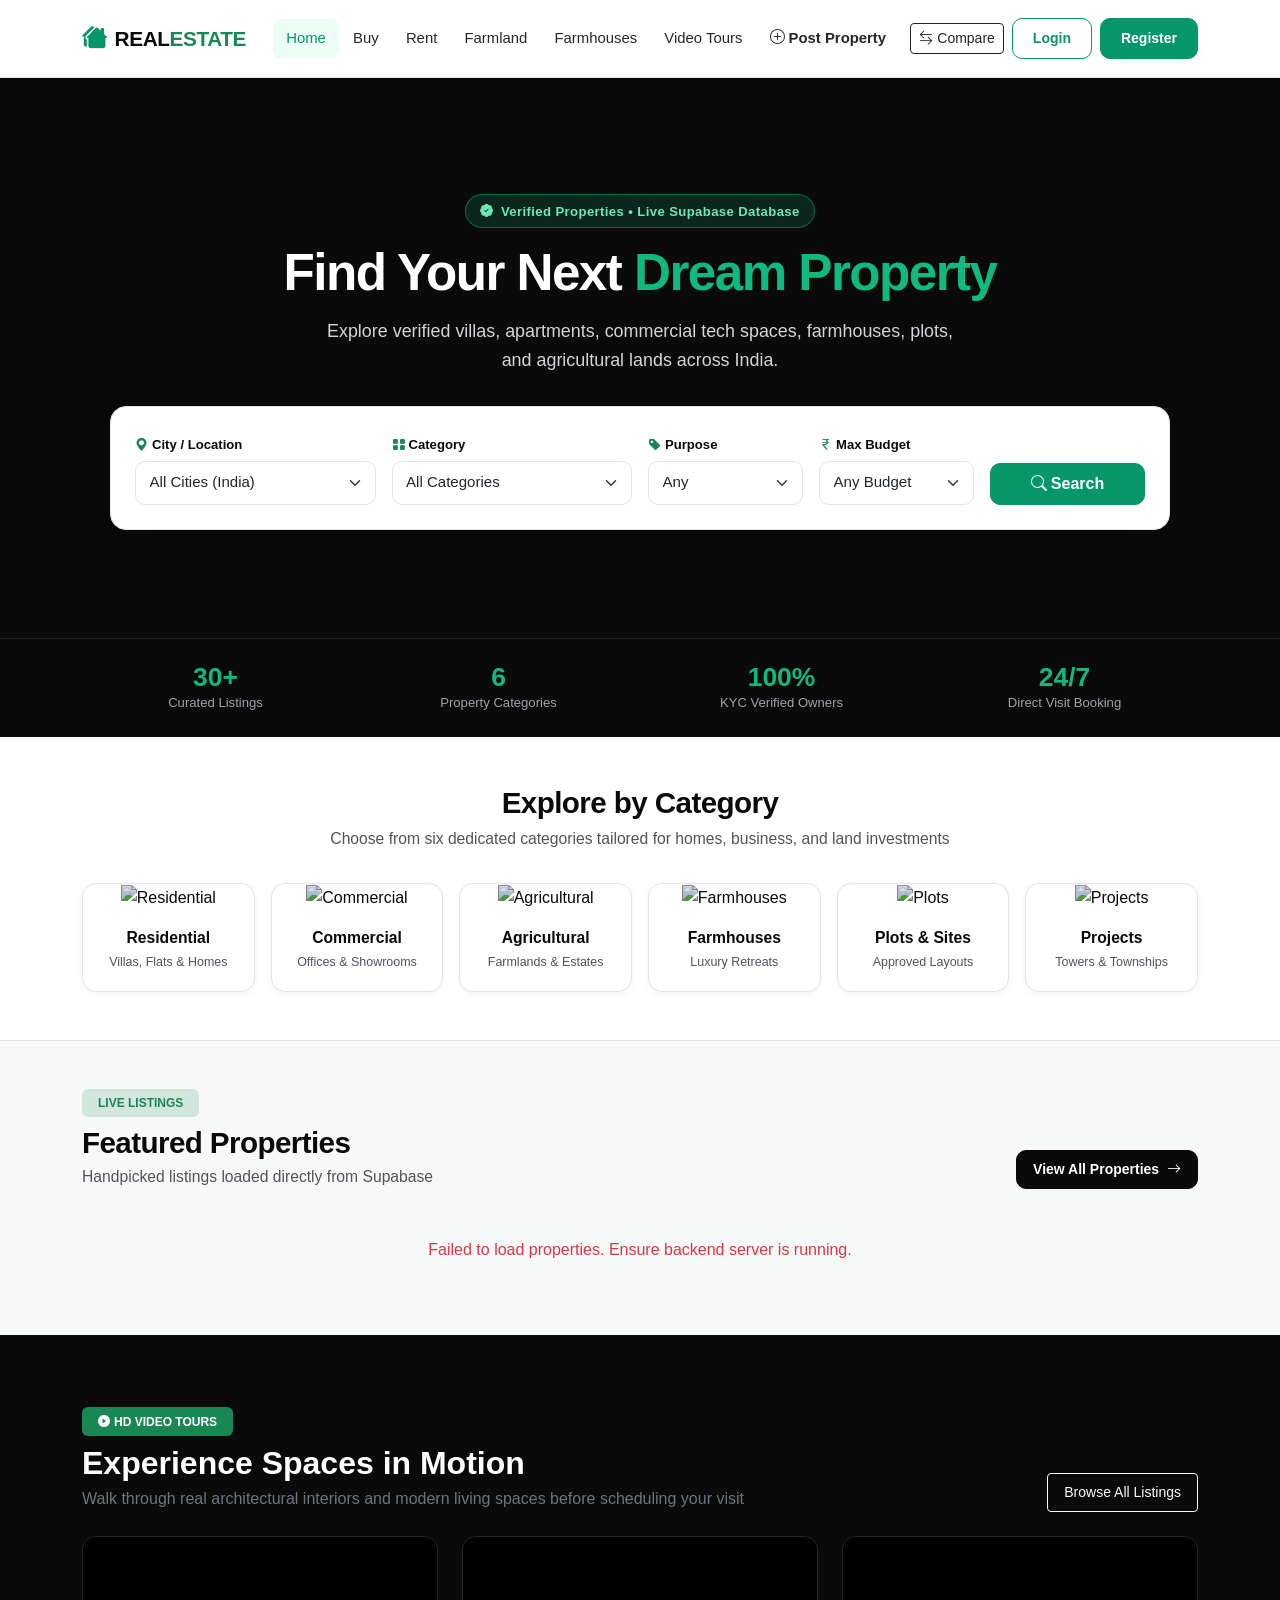
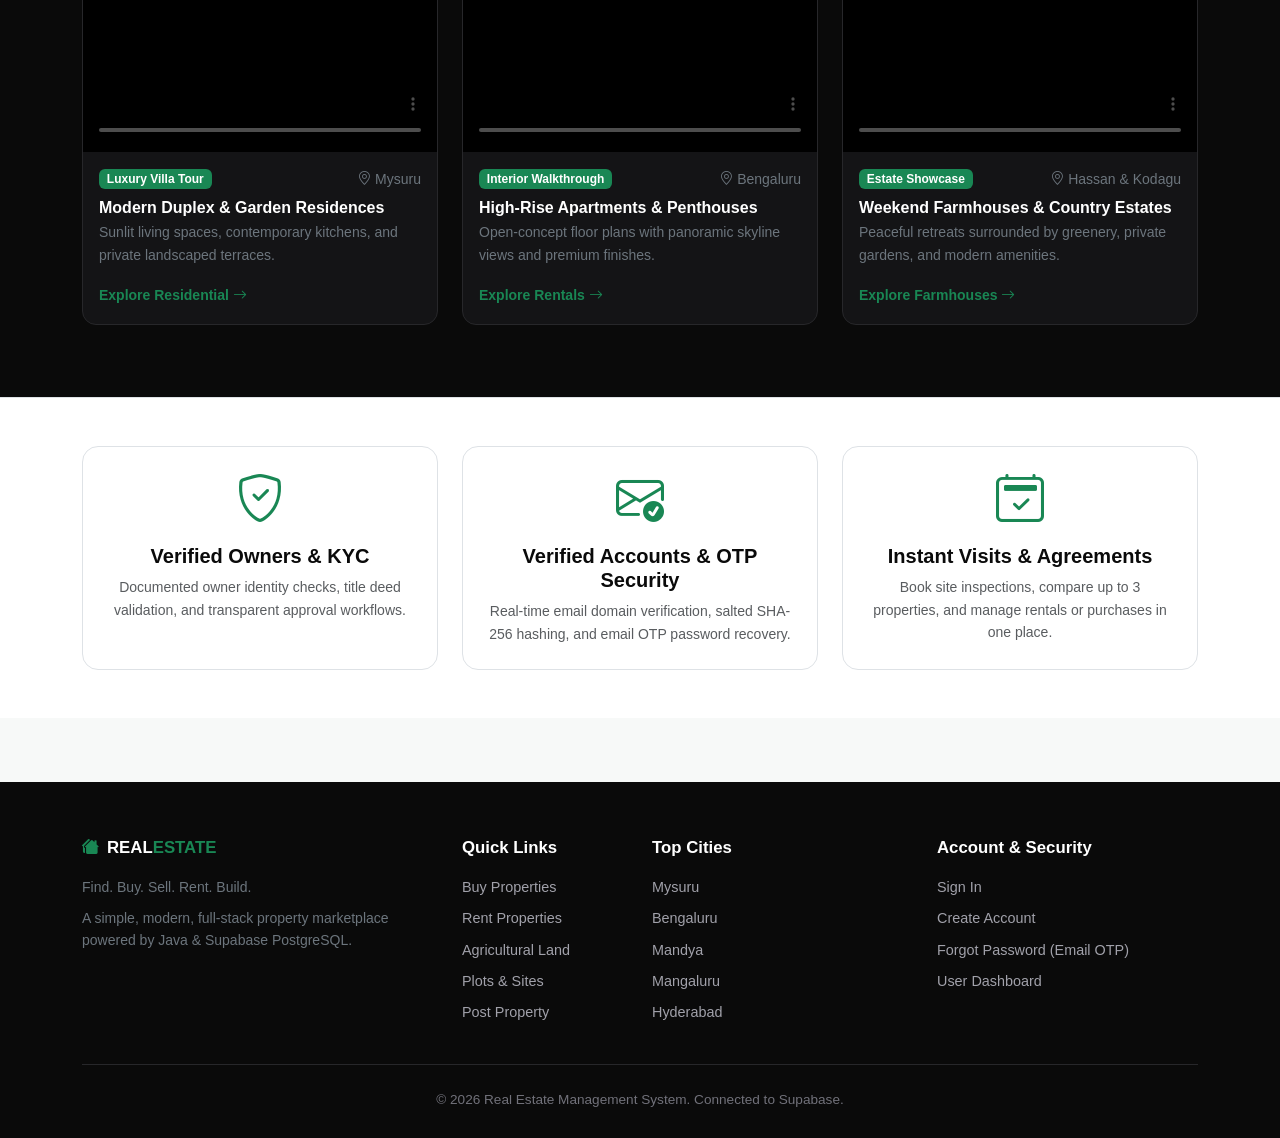
==== src/main/webapp/index.html @ 127e5653 "Initial commit: Real Estate web app with Java 11 backend, Supabase DB, and single-file frontend" ====
<!DOCTYPE html>
<html lang="en">
<head>
  <meta charset="UTF-8">
  <meta name="viewport" content="width=device-width, initial-scale=1.0">
  <title>Real Estate Management System | Find. Buy. Sell. Rent. Build.</title>
  <link href="https://cdn.jsdelivr.net/npm/bootstrap@5.3.2/dist/css/bootstrap.min.css" rel="stylesheet">
  <link href="https://cdn.jsdelivr.net/npm/bootstrap-icons@1.11.2/font/bootstrap-icons.min.css" rel="stylesheet">
  <link href="css/style.css" rel="stylesheet">
</head>
<body>

  <!-- NAVIGATION BAR -->
  <nav class="navbar navbar-expand-lg navbar-custom sticky-top">
    <div class="container">
      <a class="navbar-brand" href="index.html">
        <i class="bi bi-houses-fill"></i>
        <span>REAL<span class="text-success">ESTATE</span></span>
      </a>
      <button class="navbar-toggler" type="button" data-bs-toggle="collapse" data-bs-target="#mainNav">
        <span class="navbar-toggler-icon"></span>
      </button>

      <div class="collapse navbar-collapse" id="mainNav">
        <ul class="navbar-nav mx-auto mb-2 mb-lg-0">
          <li class="nav-item"><a class="nav-link active" href="index.html">Home</a></li>
          <li class="nav-item"><a class="nav-link" href="properties.html?purpose=BUY">Buy</a></li>
          <li class="nav-item"><a class="nav-link" href="properties.html?purpose=RENT">Rent</a></li>
          <li class="nav-item"><a class="nav-link" href="properties.html?category=AGRICULTURAL">Farmland</a></li>
          <li class="nav-item"><a class="nav-link" href="properties.html?category=FARMHOUSE">Farmhouses</a></li>
          <li class="nav-item"><a class="nav-link" href="#video-tours">Video Tours</a></li>
          <li class="nav-item"><a class="nav-link fw-semibold text-success" href="post-property.html"><i class="bi bi-plus-circle me-1"></i>Post Property</a></li>
        </ul>

        <div class="d-flex align-items-center gap-2">
          <a href="compare.html" id="nav-compare-link" class="btn btn-outline-dark btn-sm position-relative">
            <i class="bi bi-arrow-left-right me-1"></i>Compare
            <span id="compare-count-badge" class="position-absolute top-0 start-100 translate-middle badge rounded-pill bg-success" style="display:none">0</span>
          </a>
          <div id="nav-auth-container">
            <a href="login.html" class="btn btn-outline-custom btn-sm">Login</a>
            <a href="register.html" class="btn btn-primary-custom btn-sm">Register</a>
          </div>
        </div>
      </div>
    </div>
  </nav>

  <!-- VIDEO HERO & SEARCH -->
  <header class="hero-video-section">
    <video class="hero-bg-video" autoplay muted loop playsinline poster="https://images.unsplash.com/photo-1600596542815-ffad4c1539a9?auto=format&fit=crop&w=1600&q=80">
      <source src="https://videos.pexels.com/video-files/7578552/7578552-hd_1280_720_30fps.mp4" type="video/mp4">
    </video>
    <div class="hero-video-overlay"></div>

    <div class="container text-center hero-content">
      <div class="hero-pill">
        <i class="bi bi-patch-check-fill"></i>
        <span>Verified Properties &bull; Live Supabase Database</span>
      </div>
      <h1 class="hero-title">Find Your Next <span class="text-accent">Dream Property</span></h1>
      <p class="hero-subtitle">Explore verified villas, apartments, commercial tech spaces, farmhouses, plots, and agricultural lands across India.</p>

      <!-- SEARCH FORM -->
      <div class="search-card mx-auto mt-4" style="max-width: 1060px;">
        <form id="hero-search-form" onsubmit="handleSearch(event)">
          <div class="row g-3 align-items-end text-start">
            <div class="col-md-3 col-sm-6">
              <label class="form-label"><i class="bi bi-geo-alt-fill text-success me-1"></i>City / Location</label>
              <select class="form-select" id="search-city">
                <option value="ALL">All Cities (India)</option>
                <option value="Mysuru">Mysuru</option>
                <option value="Bengaluru">Bengaluru</option>
                <option value="Mandya">Mandya</option>
                <option value="Hassan">Hassan</option>
                <option value="Kodagu">Kodagu</option>
                <option value="Mangaluru">Mangaluru</option>
                <option value="Chennai">Chennai</option>
                <option value="Hyderabad">Hyderabad</option>
                <option value="Mumbai">Mumbai</option>
                <option value="Pune">Pune</option>
              </select>
            </div>

            <div class="col-md-3 col-sm-6">
              <label class="form-label"><i class="bi bi-grid-fill text-success me-1"></i>Category</label>
              <select class="form-select" id="search-category">
                <option value="ALL">All Categories</option>
                <option value="RESIDENTIAL">Residential Properties</option>
                <option value="COMMERCIAL">Commercial Spaces</option>
                <option value="AGRICULTURAL">Agricultural Land</option>
                <option value="FARMHOUSE">Farmhouses</option>
                <option value="PLOT">Plots &amp; Sites</option>
                <option value="BUILDING">Buildings &amp; Projects</option>
              </select>
            </div>

            <div class="col-md-2 col-sm-6">
              <label class="form-label"><i class="bi bi-tag-fill text-success me-1"></i>Purpose</label>
              <select class="form-select" id="search-purpose">
                <option value="ALL">Any</option>
                <option value="BUY">Buy</option>
                <option value="RENT">Rent</option>
                <option value="LEASE">Lease</option>
              </select>
            </div>

            <div class="col-md-2 col-sm-6">
              <label class="form-label"><i class="bi bi-currency-rupee text-success me-1"></i>Max Budget</label>
              <select class="form-select" id="search-max-price">
                <option value="">Any Budget</option>
                <option value="100000">Up to ₹ 1 Lakh</option>
                <option value="5000000">Up to ₹ 50 Lakhs</option>
                <option value="10000000">Up to ₹ 1 Crore</option>
                <option value="25000000">Up to ₹ 2.5 Crores</option>
                <option value="50000000">Up to ₹ 5 Crores</option>
              </select>
            </div>

            <div class="col-md-2 col-sm-12">
              <button type="submit" class="btn btn-primary-custom w-100 py-2">
                <i class="bi bi-search me-1"></i>Search
              </button>
            </div>
          </div>
        </form>
      </div>
    </div>
  </header>

  <!-- LIVE METRICS BAR -->
  <section class="metrics-strip">
    <div class="container">
      <div class="row g-3 text-center">
        <div class="col-6 col-md-3">
          <div class="metric-value">30+</div>
          <div class="metric-label">Curated Listings</div>
        </div>
        <div class="col-6 col-md-3">
          <div class="metric-value">6</div>
          <div class="metric-label">Property Categories</div>
        </div>
        <div class="col-6 col-md-3">
          <div class="metric-value">100%</div>
          <div class="metric-label">KYC Verified Owners</div>
        </div>
        <div class="col-6 col-md-3">
          <div class="metric-value">24/7</div>
          <div class="metric-label">Direct Visit Booking</div>
        </div>
      </div>
    </div>
  </section>

  <!-- 6 VISUAL PROPERTY CATEGORIES WITH REAL IMAGES -->
  <section class="py-5 bg-white border-bottom">
    <div class="container">
      <div class="section-header text-center">
        <h2 class="section-title">Explore by Category</h2>
        <p class="section-subtitle">Choose from six dedicated categories tailored for homes, business, and land investments</p>
      </div>

      <div class="row g-3">
        <div class="col-lg-2 col-md-4 col-6">
          <a href="properties.html?category=RESIDENTIAL" class="category-card">
            <img src="https://images.unsplash.com/photo-1600596542815-ffad4c1539a9?auto=format&fit=crop&w=500&q=80" alt="Residential" class="category-thumb">
            <div class="category-card-body">
              <div class="category-title">Residential</div>
              <p class="category-desc">Villas, Flats &amp; Homes</p>
            </div>
          </a>
        </div>
        <div class="col-lg-2 col-md-4 col-6">
          <a href="properties.html?category=COMMERCIAL" class="category-card">
            <img src="https://images.unsplash.com/photo-1497366216548-37526070297c?auto=format&fit=crop&w=500&q=80" alt="Commercial" class="category-thumb">
            <div class="category-card-body">
              <div class="category-title">Commercial</div>
              <p class="category-desc">Offices &amp; Showrooms</p>
            </div>
          </a>
        </div>
        <div class="col-lg-2 col-md-4 col-6">
          <a href="properties.html?category=AGRICULTURAL" class="category-card">
            <img src="https://images.unsplash.com/photo-1500382017468-9049fed747ef?auto=format&fit=crop&w=500&q=80" alt="Agricultural" class="category-thumb">
            <div class="category-card-body">
              <div class="category-title">Agricultural</div>
              <p class="category-desc">Farmlands &amp; Estates</p>
            </div>
          </a>
        </div>
        <div class="col-lg-2 col-md-4 col-6">
          <a href="properties.html?category=FARMHOUSE" class="category-card">
            <img src="https://images.unsplash.com/photo-1580587771525-78b9dba3b914?auto=format&fit=crop&w=500&q=80" alt="Farmhouses" class="category-thumb">
            <div class="category-card-body">
              <div class="category-title">Farmhouses</div>
              <p class="category-desc">Luxury Retreats</p>
            </div>
          </a>
        </div>
        <div class="col-lg-2 col-md-4 col-6">
          <a href="properties.html?category=PLOT" class="category-card">
            <img src="https://images.unsplash.com/photo-1524813686514-a57563d77d61?auto=format&fit=crop&w=500&q=80" alt="Plots" class="category-thumb">
            <div class="category-card-body">
              <div class="category-title">Plots &amp; Sites</div>
              <p class="category-desc">Approved Layouts</p>
            </div>
          </a>
        </div>
        <div class="col-lg-2 col-md-4 col-6">
          <a href="properties.html?category=BUILDING" class="category-card">
            <img src="https://images.unsplash.com/photo-1545324418-cc1a3fa10c00?auto=format&fit=crop&w=500&q=80" alt="Projects" class="category-thumb">
            <div class="category-card-body">
              <div class="category-title">Projects</div>
              <p class="category-desc">Towers &amp; Townships</p>
            </div>
          </a>
        </div>
      </div>
    </div>
  </section>

  <!-- FEATURED PROPERTIES (DYNAMIC FROM SUPABASE) -->
  <section class="py-5">
    <div class="container">
      <div class="d-flex flex-wrap justify-content-between align-items-end gap-3 mb-4">
        <div>
          <span class="badge bg-success-subtle text-success fw-semibold px-3 py-2 mb-2">LIVE LISTINGS</span>
          <h2 class="section-title mb-1">Featured Properties</h2>
          <p class="section-subtitle mb-0">Handpicked listings loaded directly from Supabase</p>
        </div>
        <a href="properties.html" class="btn btn-black btn-sm px-3 py-2">View All Properties <i class="bi bi-arrow-right ms-1"></i></a>
      </div>

      <div class="row g-4" id="featured-properties-container">
        <div class="col-12 text-center py-5">
          <div class="spinner-border text-success" role="status"></div>
          <p class="text-muted mt-2">Loading verified properties from Supabase...</p>
        </div>
      </div>
    </div>
  </section>

  <!-- VIRTUAL PROPERTY VIDEO TOURS (BLACK + EMERALD SHOWCASE) -->
  <section class="video-showcase-section" id="video-tours">
    <div class="container">
      <div class="d-flex flex-wrap justify-content-between align-items-end gap-3 mb-4">
        <div>
          <span class="badge bg-success text-white px-3 py-2 mb-2"><i class="bi bi-play-circle-fill me-1"></i>HD VIDEO TOURS</span>
          <h2 class="fw-bold text-white mb-1">Experience Spaces in Motion</h2>
          <p class="text-secondary mb-0">Walk through real architectural interiors and modern living spaces before scheduling your visit</p>
        </div>
        <a href="properties.html" class="btn btn-outline-light btn-sm px-3 py-2">Browse All Listings</a>
      </div>

      <div class="row g-4">
        <div class="col-lg-4 col-md-6">
          <div class="video-tour-card">
            <video class="video-tour-player" controls muted playsinline preload="metadata" poster="https://images.unsplash.com/photo-1600585154340-be6161a56a0c?auto=format&fit=crop&w=900&q=80">
              <source src="https://videos.pexels.com/video-files/7578552/7578552-hd_1280_720_30fps.mp4" type="video/mp4">
            </video>
            <div class="p-3">
              <div class="d-flex justify-content-between align-items-center mb-1">
                <span class="badge bg-success">Luxury Villa Tour</span>
                <span class="text-secondary small"><i class="bi bi-geo-alt me-1"></i>Mysuru</span>
              </div>
              <h5 class="fw-bold text-white fs-6 mt-2 mb-1">Modern Duplex &amp; Garden Residences</h5>
              <p class="text-secondary small mb-3">Sunlit living spaces, contemporary kitchens, and private landscaped terraces.</p>
              <a href="properties.html?category=RESIDENTIAL" class="text-success fw-semibold small text-decoration-none">Explore Residential <i class="bi bi-arrow-right"></i></a>
            </div>
          </div>
        </div>

        <div class="col-lg-4 col-md-6">
          <div class="video-tour-card">
            <video class="video-tour-player" controls muted playsinline preload="metadata" poster="https://images.unsplash.com/photo-1512917774080-9991f1c4c750?auto=format&fit=crop&w=900&q=80">
              <source src="https://videos.pexels.com/video-files/7578544/7578544-hd_1280_720_30fps.mp4" type="video/mp4">
            </video>
            <div class="p-3">
              <div class="d-flex justify-content-between align-items-center mb-1">
                <span class="badge bg-success">Interior Walkthrough</span>
                <span class="text-secondary small"><i class="bi bi-geo-alt me-1"></i>Bengaluru</span>
              </div>
              <h5 class="fw-bold text-white fs-6 mt-2 mb-1">High-Rise Apartments &amp; Penthouses</h5>
              <p class="text-secondary small mb-3">Open-concept floor plans with panoramic skyline views and premium finishes.</p>
              <a href="properties.html?purpose=RENT" class="text-success fw-semibold small text-decoration-none">Explore Rentals <i class="bi bi-arrow-right"></i></a>
            </div>
          </div>
        </div>

        <div class="col-lg-4 col-md-12">
          <div class="video-tour-card">
            <video class="video-tour-player" controls muted playsinline preload="metadata" poster="https://images.unsplash.com/photo-1580587771525-78b9dba3b914?auto=format&fit=crop&w=900&q=80">
              <source src="https://videos.pexels.com/video-files/7578550/7578550-hd_1280_720_30fps.mp4" type="video/mp4">
            </video>
            <div class="p-3">
              <div class="d-flex justify-content-between align-items-center mb-1">
                <span class="badge bg-success">Estate Showcase</span>
                <span class="text-secondary small"><i class="bi bi-geo-alt me-1"></i>Hassan &amp; Kodagu</span>
              </div>
              <h5 class="fw-bold text-white fs-6 mt-2 mb-1">Weekend Farmhouses &amp; Country Estates</h5>
              <p class="text-secondary small mb-3">Peaceful retreats surrounded by greenery, private gardens, and modern amenities.</p>
              <a href="properties.html?category=FARMHOUSE" class="text-success fw-semibold small text-decoration-none">Explore Farmhouses <i class="bi bi-arrow-right"></i></a>
            </div>
          </div>
        </div>
      </div>
    </div>
  </section>

  <!-- TRUST & SECURITY FEATURES -->
  <section class="py-5 bg-white border-top">
    <div class="container">
      <div class="row g-4 text-center">
        <div class="col-md-4">
          <div class="p-4 rounded-4 border h-100">
            <i class="bi bi-shield-check text-success display-5 mb-3 d-inline-block"></i>
            <h5 class="fw-bold">Verified Owners &amp; KYC</h5>
            <p class="text-muted small mb-0">Documented owner identity checks, title deed validation, and transparent approval workflows.</p>
          </div>
        </div>
        <div class="col-md-4">
          <div class="p-4 rounded-4 border h-100">
            <i class="bi bi-envelope-check text-success display-5 mb-3 d-inline-block"></i>
            <h5 class="fw-bold">Verified Accounts &amp; OTP Security</h5>
            <p class="text-muted small mb-0">Real-time email domain verification, salted SHA-256 hashing, and email OTP password recovery.</p>
          </div>
        </div>
        <div class="col-md-4">
          <div class="p-4 rounded-4 border h-100">
            <i class="bi bi-calendar2-check text-success display-5 mb-3 d-inline-block"></i>
            <h5 class="fw-bold">Instant Visits &amp; Agreements</h5>
            <p class="text-muted small mb-0">Book site inspections, compare up to 3 properties, and manage rentals or purchases in one place.</p>
          </div>
        </div>
      </div>
    </div>
  </section>

  <!-- FOOTER -->
  <footer class="footer-custom">
    <div class="container">
      <div class="row g-4">
        <div class="col-lg-4 col-md-6">
          <h5><i class="bi bi-houses-fill text-success me-2"></i>REAL<span class="text-success">ESTATE</span></h5>
          <p class="small text-secondary mb-2">Find. Buy. Sell. Rent. Build.</p>
          <p class="small text-secondary mb-0">A simple, modern, full-stack property marketplace powered by Java &amp; Supabase PostgreSQL.</p>
        </div>
        <div class="col-lg-2 col-md-3 col-6">
          <h5>Quick Links</h5>
          <a href="properties.html?purpose=BUY">Buy Properties</a>
          <a href="properties.html?purpose=RENT">Rent Properties</a>
          <a href="properties.html?category=AGRICULTURAL">Agricultural Land</a>
          <a href="properties.html?category=PLOT">Plots &amp; Sites</a>
          <a href="post-property.html">Post Property</a>
        </div>
        <div class="col-lg-3 col-md-3 col-6">
          <h5>Top Cities</h5>
          <a href="properties.html?city=Mysuru">Mysuru</a>
          <a href="properties.html?city=Bengaluru">Bengaluru</a>
          <a href="properties.html?city=Mandya">Mandya</a>
          <a href="properties.html?city=Mangaluru">Mangaluru</a>
          <a href="properties.html?city=Hyderabad">Hyderabad</a>
        </div>
        <div class="col-lg-3 col-md-12">
          <h5>Account &amp; Security</h5>
          <a href="login.html">Sign In</a>
          <a href="register.html">Create Account</a>
          <a href="forgot-password.html">Forgot Password (Email OTP)</a>
          <a href="dashboard.html">User Dashboard</a>
        </div>
      </div>
      <div class="footer-bottom text-center">
        <p class="mb-0">&copy; 2026 Real Estate Management System. Connected to Supabase.</p>
      </div>
    </div>
  </footer>

  <script src="https://cdn.jsdelivr.net/npm/bootstrap@5.3.2/dist/js/bootstrap.bundle.min.js"></script>
  <script src="js/app.js"></script>
  <script>
    function handleSearch(e) {
      e.preventDefault();
      const params = new URLSearchParams();
      const city = document.getElementById('search-city').value;
      const category = document.getElementById('search-category').value;
      const purpose = document.getElementById('search-purpose').value;
      const maxPrice = document.getElementById('search-max-price').value;
      if (city && city !== 'ALL') params.append('city', city);
      if (category && category !== 'ALL') params.append('category', category);
      if (purpose && purpose !== 'ALL') params.append('purpose', purpose);
      if (maxPrice) params.append('maxPrice', maxPrice);
      window.location.href = 'properties.html?' + params.toString();
    }

    async function loadFeaturedProperties() {
      const container = document.getElementById('featured-properties-container');
      try {
        const res = await fetch('/api/properties?featured=true');
        const json = await res.json();
        if (json.status === 'success' && json.data && json.data.length > 0) {
          container.innerHTML = json.data.map(p => renderPropertyCard(p)).join('');
        } else {
          container.innerHTML = '<div class="col-12 text-center text-muted py-4">No featured properties available right now.</div>';
        }
      } catch (err) {
        container.innerHTML = '<div class="col-12 text-center text-danger py-4">Failed to load properties. Ensure backend server is running.</div>';
      }
    }

    function renderPropertyCard(p) {
      const purposeBadgeClass = p.purpose === 'BUY' ? 'badge-buy' : (p.purpose === 'RENT' ? 'badge-rent' : 'badge-lease');
      const inCompare = App.compareList.includes(p.propertyId);

      return `
        <div class="col-lg-4 col-md-6">
          <div class="property-card">
            <div class="property-img-wrapper">
              <img src="${p.primaryImageUrl || 'https://images.unsplash.com/photo-1600596542815-ffad4c1539a9?auto=format&fit=crop&w=1000&q=80'}" alt="${App.escapeHtml(p.title)}" class="property-img">
              <span class="badge-purpose ${purposeBadgeClass}">${App.escapeHtml(p.purpose)}</span>
              <span class="badge-category">${App.escapeHtml(p.categoryName)}</span>
            </div>
            <div class="property-body">
              <div class="d-flex justify-content-between align-items-center mb-1">
                <div class="property-price">${App.formatPrice(p.price, p.purpose)}</div>
                ${p.ownerVerified ? '<span class="badge-verified"><i class="bi bi-patch-check-fill"></i> Verified</span>' : ''}
              </div>
              <h5 class="property-title">${App.escapeHtml(p.title)}</h5>
              <div class="property-location">
                <i class="bi bi-geo-alt text-success"></i> ${App.escapeHtml(p.locality)}, ${App.escapeHtml(p.city)}
              </div>
              <div class="property-features">
                <span><i class="bi bi-aspect-ratio text-success"></i> ${p.propertyArea} ${App.escapeHtml(p.areaUnit)}</span>
                ${p.bedrooms > 0 ? `<span><i class="bi bi-door-open text-success"></i> ${p.bedrooms} Beds</span>` : ''}
                ${p.bathrooms > 0 ? `<span><i class="bi bi-droplet text-success"></i> ${p.bathrooms} Baths</span>` : ''}
              </div>
              <div class="d-flex gap-2 mt-3 pt-2">
                <a href="property-details.html?id=${p.propertyId}" class="btn btn-black btn-sm flex-grow-1 py-2">View Details</a>
                <button type="button" class="btn ${inCompare ? 'btn-primary-custom' : 'btn-outline-dark'} btn-sm px-3" onclick="App.toggleCompare(${p.propertyId}, this)" title="Compare">
                  <i class="bi ${inCompare ? 'bi-check2' : 'bi-arrow-left-right'}"></i>
                </button>
              </div>
            </div>
          </div>
        </div>
      `;
    }

    document.addEventListener('DOMContentLoaded', loadFeaturedProperties);
  </script>
</body>
</html>
---- src/main/webapp/css/style.css ----
/* =============================================================================
   REAL ESTATE MANAGEMENT SYSTEM - WHITE, GREEN & BLACK THEME
   Clean, Simple, Modern & User-Friendly Design
   Palette:
     - White:   #ffffff / #f7faf8
     - Black:   #0a0a0a / #141414 / #1f1f23
     - Green:   #059669 (primary) / #10b981 (bright) / #047857 (hover)
============================================================================= */

:root {
  --black-pure: #0a0a0a;
  --black-soft: #141416;
  --black-muted: #27272a;
  --green-primary: #059669;
  --green-bright: #10b981;
  --green-hover: #047857;
  --green-soft: #ecfdf5;
  --white-pure: #ffffff;
  --bg-surface: #f7f9f8;
  --text-main: #0a0a0a;
  --text-muted: #52525b;
  --border-light: #e4e4e7;
  --card-radius: 14px;
  --shadow-sm: 0 2px 6px rgba(0, 0, 0, 0.05);
  --shadow-md: 0 8px 20px rgba(0, 0, 0, 0.08);
  --shadow-lg: 0 18px 36px rgba(0, 0, 0, 0.12);

  /* Backward-compatible aliases so all existing pages adopt White/Green/Black */
  --primary-navy: var(--black-pure);
  --secondary-navy: var(--black-soft);
  --accent-green: var(--green-primary);
  --accent-green-hover: var(--green-hover);
  --accent-blue: var(--green-primary);
  --bg-light: var(--bg-surface);
  --bg-white: var(--white-pure);
  --text-dark: var(--text-main);
  --border-color: var(--border-light);
}

* {
  box-sizing: border-box;
}

body {
  font-family: "Inter", -apple-system, BlinkMacSystemFont, "Segoe UI", Roboto, "Helvetica Neue", Arial, sans-serif;
  color: var(--text-main);
  background-color: var(--bg-surface);
  line-height: 1.6;
  margin: 0;
  padding: 0;
}

/* =============================================================================
   NAVBAR (Crisp White + Black Text + Emerald Green Accents)
============================================================================= */
.navbar-custom {
  background-color: var(--white-pure);
  border-bottom: 1px solid var(--border-light);
  padding: 0.85rem 0;
  box-shadow: var(--shadow-sm);
}

.navbar-brand {
  font-weight: 800;
  font-size: 1.3rem;
  color: var(--black-pure) !important;
  display: flex;
  align-items: center;
  gap: 0.5rem;
  letter-spacing: -0.02em;
}

.navbar-brand i {
  color: var(--green-primary);
  font-size: 1.55rem;
}

.nav-link {
  color: var(--black-muted) !important;
  font-weight: 500;
  font-size: 0.93rem;
  padding: 0.48rem 0.85rem !important;
  border-radius: 8px;
  transition: all 0.2s ease;
}

.nav-link:hover, .nav-link.active {
  color: var(--green-primary) !important;
  background-color: var(--green-soft);
}

/* =============================================================================
   BUTTONS (Green Primary + Rich Black + Crisp Outline)
============================================================================= */
.btn-primary-custom {
  background-color: var(--green-primary);
  border: 1.5px solid var(--green-primary);
  color: var(--white-pure);
  font-weight: 600;
  border-radius: 10px;
  padding: 0.55rem 1.25rem;
  transition: all 0.2s ease;
}

.btn-primary-custom:hover, .btn-primary-custom:focus {
  background-color: var(--green-hover);
  border-color: var(--green-hover);
  color: var(--white-pure);
  transform: translateY(-1px);
}

.btn-outline-custom {
  color: var(--green-primary);
  border: 1.5px solid var(--green-primary);
  background-color: transparent;
  font-weight: 600;
  border-radius: 10px;
  padding: 0.55rem 1.25rem;
  transition: all 0.2s ease;
}

.btn-outline-custom:hover {
  background-color: var(--green-primary);
  color: var(--white-pure);
}

.btn-black, .btn-navy {
  background-color: var(--black-pure);
  border: 1.5px solid var(--black-pure);
  color: var(--white-pure);
  font-weight: 600;
  border-radius: 10px;
  transition: all 0.2s ease;
}

.btn-black:hover, .btn-navy:hover {
  background-color: var(--black-muted);
  border-color: var(--black-muted);
  color: var(--white-pure);
}

.bg-navy {
  background-color: var(--black-pure) !important;
  color: var(--white-pure) !important;
}

/* =============================================================================
   VIDEO HERO SECTION (Black Overlay + Real Looping Video + Green Accent)
============================================================================= */
.hero-video-section {
  position: relative;
  min-height: 560px;
  display: flex;
  align-items: center;
  background-color: var(--black-pure);
  overflow: hidden;
  padding: 4.5rem 0 4rem 0;
}

.hero-bg-video {
  position: absolute;
  inset: 0;
  width: 100%;
  height: 100%;
  object-fit: cover;
  opacity: 0.48;
  z-index: 0;
}

.hero-video-overlay {
  position: absolute;
  inset: 0;
  background: linear-gradient(180deg, rgba(10, 10, 10, 0.72) 0%, rgba(10, 10, 10, 0.58) 50%, rgba(10, 10, 10, 0.85) 100%);
  z-index: 1;
}

.hero-content {
  position: relative;
  z-index: 2;
}

.hero-pill {
  display: inline-flex;
  align-items: center;
  gap: 0.45rem;
  background: rgba(16, 185, 129, 0.16);
  border: 1px solid rgba(16, 185, 129, 0.45);
  color: #6ee7b7;
  font-size: 0.82rem;
  font-weight: 600;
  padding: 0.35rem 0.9rem;
  border-radius: 999px;
  margin-bottom: 1rem;
  letter-spacing: 0.03em;
}

.hero-section {
  background-color: var(--white-pure);
  padding: 3.5rem 0 2.5rem 0;
  border-bottom: 1px solid var(--border-light);
}

.hero-title {
  font-weight: 800;
  font-size: clamp(2.1rem, 4vw, 3.25rem);
  color: var(--white-pure);
  letter-spacing: -0.03em;
  line-height: 1.15;
}

.hero-title .text-accent {
  color: var(--green-bright);
}

.hero-subtitle {
  color: #d4d4d8;
  font-size: 1.12rem;
  max-width: 660px;
  margin: 0.85rem auto 2rem auto;
}

/* SEARCH CARD */
.search-card {
  background: var(--white-pure);
  border: 1px solid var(--border-light);
  border-radius: 16px;
  box-shadow: var(--shadow-lg);
  padding: 1.5rem;
}

.search-card .form-label {
  font-weight: 600;
  font-size: 0.82rem;
  color: var(--black-pure);
  margin-bottom: 0.35rem;
}

.search-card .form-control,
.search-card .form-select,
.form-control,
.form-select {
  border: 1.5px solid var(--border-light);
  border-radius: 10px;
  padding: 0.6rem 0.85rem;
  font-size: 0.94rem;
}

.form-control:focus,
.form-select:focus {
  border-color: var(--green-primary);
  box-shadow: 0 0 0 3px rgba(5, 150, 105, 0.16);
}

/* =============================================================================
   LIVE METRICS STRIP (Black Bar with Emerald Numbers)
============================================================================= */
.metrics-strip {
  background-color: var(--black-pure);
  color: var(--white-pure);
  padding: 1.5rem 0;
  border-top: 1px solid #1f1f23;
}

.metric-value {
  font-size: 1.65rem;
  font-weight: 800;
  color: var(--green-bright);
  line-height: 1.1;
}

.metric-label {
  font-size: 0.82rem;
  color: #a1a1aa;
}

/* =============================================================================
   CATEGORY CARDS (With Real Images)
============================================================================= */
.category-card {
  background: var(--white-pure);
  border: 1.5px solid var(--border-light);
  border-radius: var(--card-radius);
  overflow: hidden;
  text-align: center;
  transition: all 0.25s ease;
  text-decoration: none;
  display: block;
  color: var(--black-pure);
  box-shadow: var(--shadow-sm);
  height: 100%;
}

.category-card:hover {
  transform: translateY(-5px);
  box-shadow: var(--shadow-md);
  border-color: var(--green-primary);
  color: var(--green-primary);
}

.category-thumb {
  height: 92px;
  width: 100%;
  object-fit: cover;
  filter: brightness(0.88);
  transition: transform 0.3s ease;
}

.category-card:hover .category-thumb {
  transform: scale(1.06);
  filter: brightness(1);
}

.category-card-body {
  padding: 0.9rem 0.75rem 1.1rem;
}

.category-icon {
  font-size: 1.7rem;
  color: var(--green-primary);
  margin-bottom: 0.35rem;
}

.category-title {
  font-weight: 700;
  font-size: 0.98rem;
  margin-bottom: 0.2rem;
}

.category-desc {
  font-size: 0.78rem;
  color: var(--text-muted);
  margin: 0;
}

/* =============================================================================
   PROPERTY CARDS
============================================================================= */
.property-card {
  background: var(--white-pure);
  border: 1px solid var(--border-light);
  border-radius: var(--card-radius);
  overflow: hidden;
  box-shadow: var(--shadow-sm);
  transition: all 0.25s ease;
  display: flex;
  flex-direction: column;
  height: 100%;
}

.property-card:hover {
  transform: translateY(-5px);
  box-shadow: var(--shadow-lg);
  border-color: var(--green-primary);
}

.property-img-wrapper {
  position: relative;
  height: 220px;
  overflow: hidden;
  background-color: #18181b;
}

.property-img {
  width: 100%;
  height: 100%;
  object-fit: cover;
  transition: transform 0.35s ease;
}

.property-card:hover .property-img {
  transform: scale(1.05);
}

.badge-purpose {
  position: absolute;
  top: 12px;
  left: 12px;
  font-size: 0.72rem;
  font-weight: 700;
  padding: 0.32rem 0.68rem;
  border-radius: 6px;
  text-transform: uppercase;
  letter-spacing: 0.04em;
}

.badge-buy { background-color: var(--black-pure); color: var(--white-pure); }
.badge-rent { background-color: var(--green-primary); color: var(--white-pure); }
.badge-lease { background-color: #18181b; color: #6ee7b7; border: 1px solid var(--green-bright); }

.badge-category {
  position: absolute;
  bottom: 12px;
  left: 12px;
  background: rgba(10, 10, 10, 0.82);
  color: var(--white-pure);
  font-size: 0.74rem;
  padding: 0.25rem 0.6rem;
  border-radius: 6px;
  backdrop-filter: blur(4px);
}

.badge-verified {
  background-color: var(--green-soft);
  color: var(--green-hover);
  font-size: 0.74rem;
  font-weight: 600;
  padding: 0.22rem 0.55rem;
  border-radius: 6px;
  display: inline-flex;
  align-items: center;
  gap: 0.25rem;
}

.property-body {
  padding: 1.25rem;
  display: flex;
  flex-direction: column;
  flex-grow: 1;
}

.property-price {
  font-size: 1.32rem;
  font-weight: 800;
  color: var(--green-primary);
  margin-bottom: 0.3rem;
}

.property-title {
  font-size: 1.04rem;
  font-weight: 700;
  color: var(--black-pure);
  margin-bottom: 0.4rem;
  line-height: 1.35;
  display: -webkit-box;
  -webkit-line-clamp: 2;
  -webkit-box-orient: vertical;
  overflow: hidden;
}

.property-location {
  color: var(--text-muted);
  font-size: 0.87rem;
  margin-bottom: 0.85rem;
  display: flex;
  align-items: center;
  gap: 0.35rem;
}

.property-features {
  display: flex;
  flex-wrap: wrap;
  gap: 0.75rem;
  padding: 0.75rem 0;
  margin-top: auto;
  border-top: 1px solid var(--border-light);
  font-size: 0.84rem;
  color: var(--black-muted);
}

.property-features span {
  display: flex;
  align-items: center;
  gap: 0.3rem;
}

/* =============================================================================
   VIDEO TOURS SECTION (Dark Black Showcase + Emerald Accents)
============================================================================= */
.video-showcase-section {
  background-color: var(--black-pure);
  color: var(--white-pure);
  padding: 4.5rem 0;
}

.video-tour-card {
  background-color: var(--black-soft);
  border: 1px solid #27272a;
  border-radius: var(--card-radius);
  overflow: hidden;
  transition: all 0.25s ease;
  height: 100%;
}

.video-tour-card:hover {
  border-color: var(--green-bright);
  transform: translateY(-4px);
}

.video-tour-player {
  width: 100%;
  height: 215px;
  object-fit: cover;
  background-color: #000;
  display: block;
}

/* =============================================================================
   SECTION HEADERS & MISC COMPONENTS
============================================================================= */
.section-header {
  margin-bottom: 2rem;
}

.section-title {
  font-weight: 800;
  color: var(--black-pure);
  font-size: 1.85rem;
  margin-bottom: 0.35rem;
  letter-spacing: -0.02em;
}

.section-subtitle {
  color: var(--text-muted);
  font-size: 0.98rem;
}

.option-select-card {
  background: var(--white-pure);
  border: 2px solid var(--border-light);
  border-radius: var(--card-radius);
  padding: 2rem 1.5rem;
  text-align: center;
  cursor: pointer;
  transition: all 0.2s ease;
}

.option-select-card:hover, .option-select-card.selected {
  border-color: var(--green-primary);
  background-color: var(--green-soft);
}

.option-select-card i {
  font-size: 2.4rem;
  color: var(--green-primary);
  margin-bottom: 1rem;
}

.table-compare th {
  background-color: var(--black-pure);
  color: var(--white-pure);
  font-weight: 600;
}

.table-compare td, .table-compare th {
  padding: 1rem;
  vertical-align: middle;
}

/* =============================================================================
   AUTH PAGES (Split-Screen White/Green/Black + Email Validator + OTP Inputs)
============================================================================= */
.auth-page {
  min-height: 100vh;
  background-color: var(--bg-surface);
  display: flex;
  align-items: center;
  justify-content: center;
  padding: 2rem 1rem;
}

.auth-split-card {
  background: var(--white-pure);
  border: 1px solid var(--border-light);
  border-radius: 20px;
  overflow: hidden;
  box-shadow: var(--shadow-lg);
  max-width: 980px;
  width: 100%;
}

.auth-visual-panel {
  position: relative;
  background-color: var(--black-pure);
  color: var(--white-pure);
  min-height: 100%;
  overflow: hidden;
  display: flex;
  flex-direction: column;
  justify-content: space-between;
  padding: 2.5rem;
}

.auth-visual-media {
  position: absolute;
  inset: 0;
  width: 100%;
  height: 100%;
  object-fit: cover;
  opacity: 0.42;
}

.auth-visual-overlay {
  position: absolute;
  inset: 0;
  background: linear-gradient(180deg, rgba(10, 10, 10, 0.55) 0%, rgba(10, 10, 10, 0.88) 100%);
}

.auth-visual-content {
  position: relative;
  z-index: 2;
}

.email-feedback {
  font-size: 0.8rem;
  margin-top: 0.35rem;
  display: flex;
  align-items: center;
  gap: 0.35rem;
  min-height: 1.2rem;
}

.email-feedback.valid { color: var(--green-primary); font-weight: 600; }
.email-feedback.invalid { color: #dc2626; font-weight: 500; }
.email-feedback.checking { color: var(--text-muted); }

.otp-inputs-group {
  display: flex;
  gap: 0.6rem;
  justify-content: center;
  margin: 1.25rem 0;
}

.otp-digit {
  width: 50px;
  height: 58px;
  text-align: center;
  font-size: 1.5rem;
  font-weight: 800;
  border: 2px solid var(--border-light);
  border-radius: 12px;
  background: var(--white-pure);
  color: var(--black-pure);
  transition: all 0.2s ease;
}

.otp-digit:focus {
  outline: none;
  border-color: var(--green-primary);
  box-shadow: 0 0 0 3px rgba(5, 150, 105, 0.18);
}

.step-indicator {
  display: flex;
  align-items: center;
  justify-content: space-between;
  margin-bottom: 1.75rem;
  position: relative;
}

.step-item {
  display: flex;
  flex-direction: column;
  align-items: center;
  gap: 0.35rem;
  z-index: 1;
  flex: 1;
}

.step-circle {
  width: 34px;
  height: 34px;
  border-radius: 50%;
  display: flex;
  align-items: center;
  justify-content: center;
  font-weight: 700;
  font-size: 0.85rem;
  background: #e4e4e7;
  color: #52525b;
  transition: all 0.25s ease;
}

.step-item.active .step-circle {
  background: var(--green-primary);
  color: var(--white-pure);
  box-shadow: 0 0 0 4px rgba(5, 150, 105, 0.18);
}

.step-item.done .step-circle {
  background: var(--black-pure);
  color: var(--green-bright);
}

.step-label {
  font-size: 0.74rem;
  font-weight: 600;
  color: var(--text-muted);
}

.step-item.active .step-label {
  color: var(--black-pure);
}

/* =============================================================================
   FOOTER (Rich Black + White + Green Hover)
============================================================================= */
.footer-custom {
  background-color: var(--black-pure);
  color: #d4d4d8;
  padding: 3.5rem 0 1.75rem 0;
  margin-top: 4rem;
}

.footer-custom h5 {
  color: var(--white-pure);
  font-weight: 700;
  font-size: 1.05rem;
  margin-bottom: 1.15rem;
}

.footer-custom a {
  color: #a1a1aa;
  text-decoration: none;
  font-size: 0.9rem;
  display: block;
  margin-bottom: 0.5rem;
  transition: color 0.2s ease;
}

.footer-custom a:hover {
  color: var(--green-bright);
}

.footer-bottom {
  border-top: 1px solid #27272a;
  padding-top: 1.5rem;
  margin-top: 2rem;
  font-size: 0.85rem;
  color: #71717a;
}

/* TOAST / ALERTS */
.toast-container-custom {
  position: fixed;
  bottom: 24px;
  right: 24px;
  z-index: 1090;
}
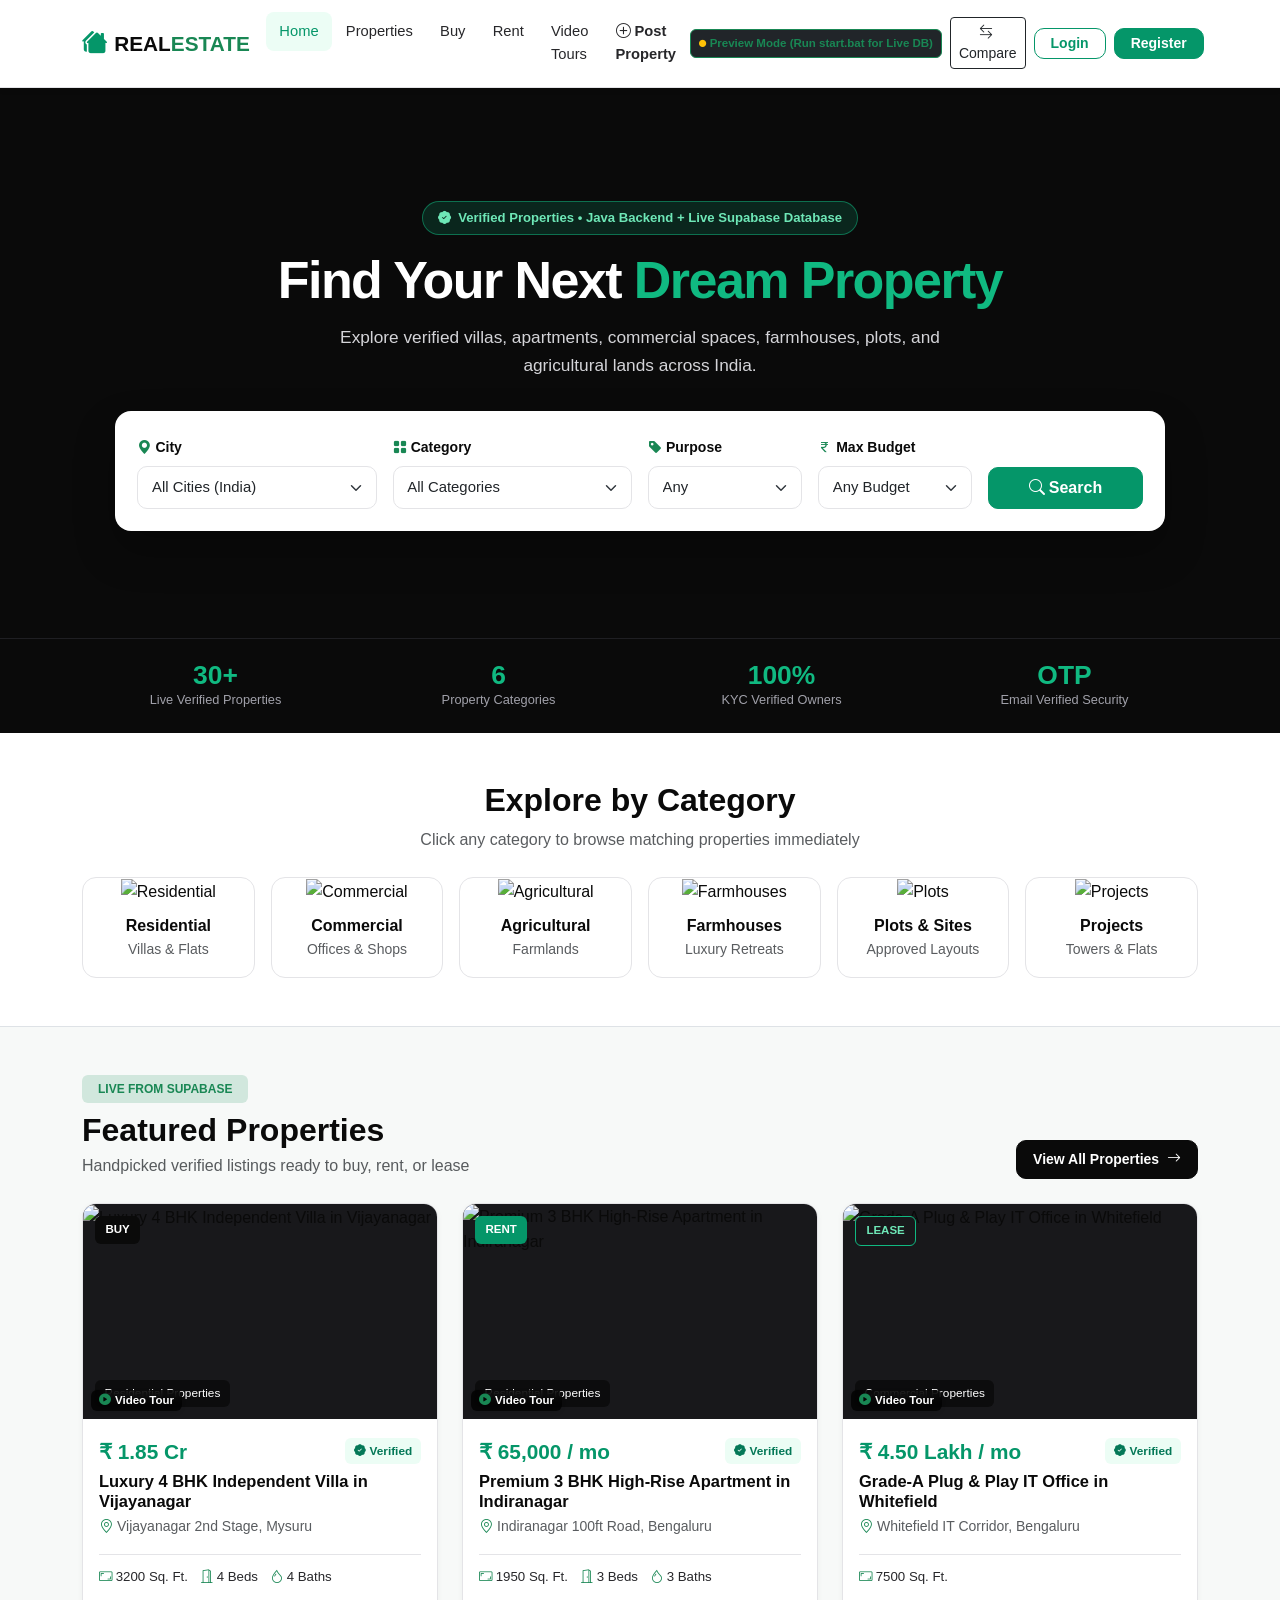
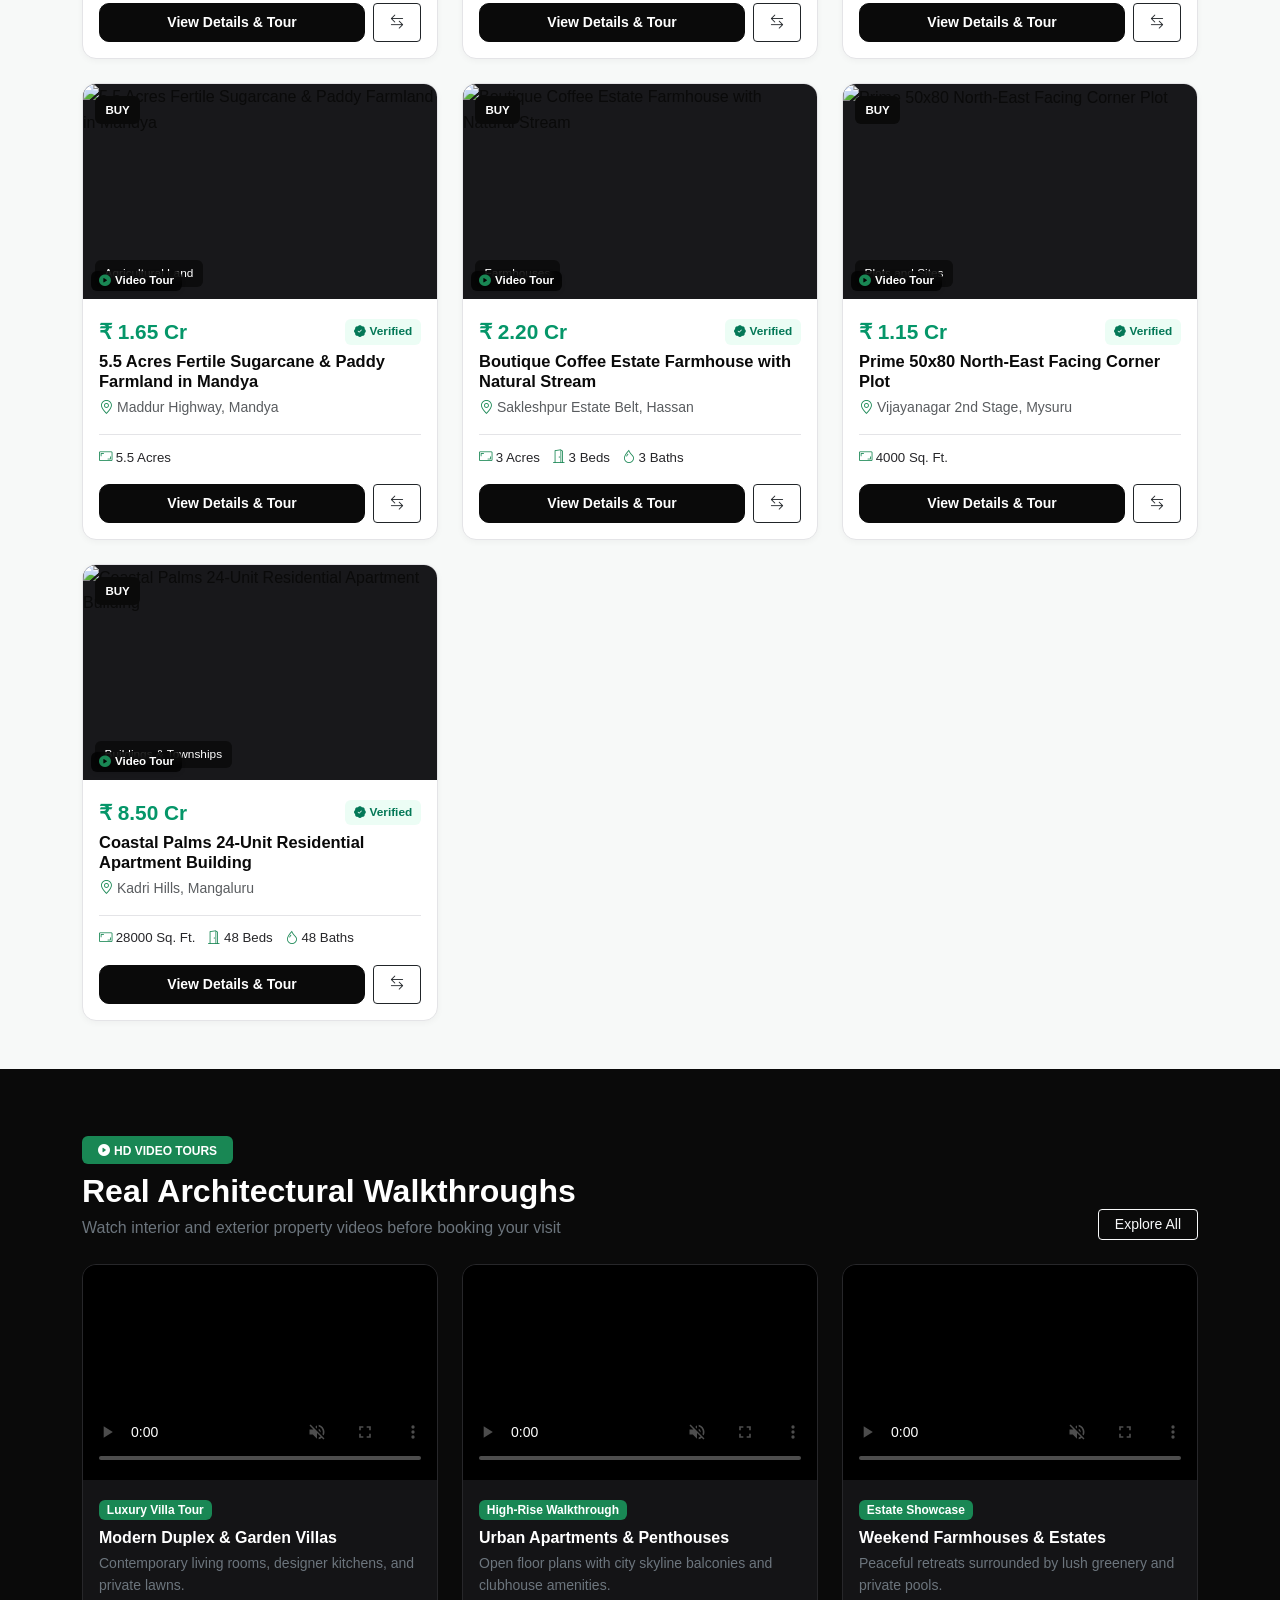
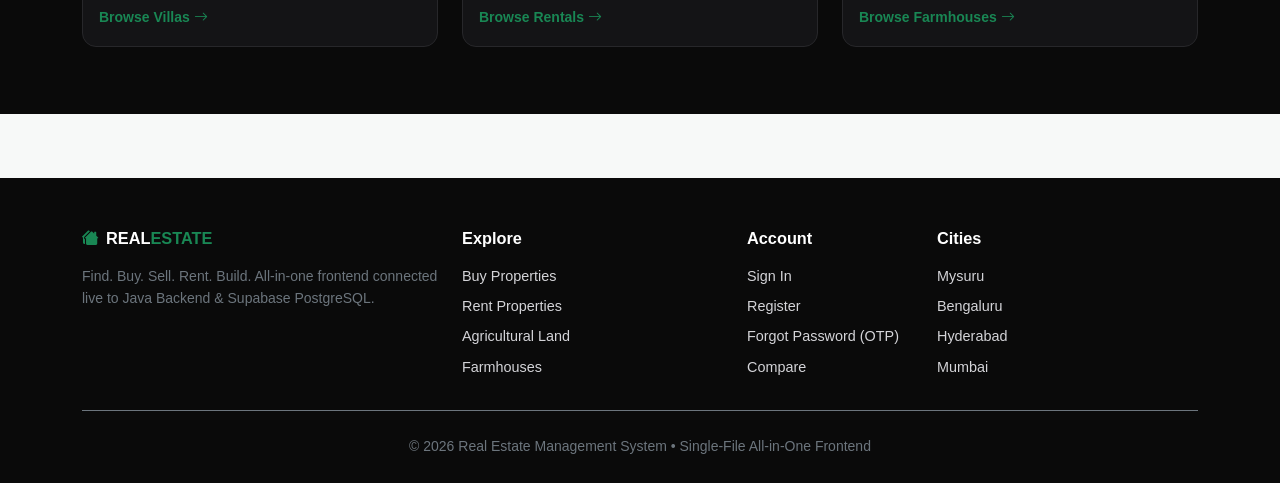
==== commit 69257cb8: "Add category-specific HD video walkthroughs and matching image galleries" ====
--- a/src/main/webapp/index.html
+++ b/src/main/webapp/index.html
@@ -6,14 +6,283 @@
   <title>Real Estate Management System | Find. Buy. Sell. Rent. Build.</title>
   <link href="https://cdn.jsdelivr.net/npm/bootstrap@5.3.2/dist/css/bootstrap.min.css" rel="stylesheet">
   <link href="https://cdn.jsdelivr.net/npm/bootstrap-icons@1.11.2/font/bootstrap-icons.min.css" rel="stylesheet">
-  <link href="css/style.css" rel="stylesheet">
+  <style>
+    /* =========================================================================
+       WHITE, GREEN & BLACK REAL ESTATE DESIGN SYSTEM (ALL-IN-ONE)
+    ========================================================================= */
+    :root {
+      --black: #0a0a0a;
+      --black-soft: #141416;
+      --black-muted: #27272a;
+      --green: #059669;
+      --green-bright: #10b981;
+      --green-hover: #047857;
+      --green-soft: #ecfdf5;
+      --white: #ffffff;
+      --surface: #f7f9f8;
+      --text-muted: #52525b;
+      --border: #e4e4e7;
+    }
+
+    * { box-sizing: border-box; }
+    body {
+      font-family: "Inter", -apple-system, BlinkMacSystemFont, "Segoe UI", Roboto, Arial, sans-serif;
+      color: var(--black);
+      background-color: var(--surface);
+      margin: 0;
+      line-height: 1.6;
+    }
+
+    /* NAVBAR */
+    .navbar-custom {
+      background: var(--white);
+      border-bottom: 1px solid var(--border);
+      padding: 0.78rem 0;
+      box-shadow: 0 2px 8px rgba(0,0,0,0.04);
+    }
+    .navbar-brand {
+      font-weight: 800;
+      font-size: 1.3rem;
+      color: var(--black) !important;
+      display: flex;
+      align-items: center;
+      gap: 0.45rem;
+      cursor: pointer;
+    }
+    .navbar-brand i { color: var(--green); font-size: 1.55rem; }
+    .nav-link {
+      color: var(--black-muted) !important;
+      font-weight: 500;
+      font-size: 0.92rem;
+      padding: 0.46rem 0.85rem !important;
+      border-radius: 8px;
+      cursor: pointer;
+      transition: all 0.2s;
+    }
+    .nav-link:hover, .nav-link.active {
+      color: var(--green) !important;
+      background: var(--green-soft);
+    }
+
+    /* BUTTONS */
+    .btn-green {
+      background: var(--green);
+      border: 1.5px solid var(--green);
+      color: var(--white);
+      font-weight: 600;
+      border-radius: 10px;
+      transition: all 0.2s;
+    }
+    .btn-green:hover { background: var(--green-hover); border-color: var(--green-hover); color: var(--white); transform: translateY(-1px); }
+    .btn-outline-green {
+      color: var(--green);
+      border: 1.5px solid var(--green);
+      background: transparent;
+      font-weight: 600;
+      border-radius: 10px;
+    }
+    .btn-outline-green:hover { background: var(--green); color: var(--white); }
+    .btn-black {
+      background: var(--black);
+      border: 1.5px solid var(--black);
+      color: var(--white);
+      font-weight: 600;
+      border-radius: 10px;
+    }
+    .btn-black:hover { background: var(--black-muted); border-color: var(--black-muted); color: var(--white); }
+
+    .form-control, .form-select {
+      border: 1.5px solid var(--border);
+      border-radius: 10px;
+      padding: 0.58rem 0.85rem;
+      font-size: 0.93rem;
+    }
+    .form-control:focus, .form-select:focus {
+      border-color: var(--green);
+      box-shadow: 0 0 0 3px rgba(5, 150, 105, 0.16);
+    }
+
+    /* SPA VIEWS */
+    .spa-view { display: none; animation: fadeIn 0.25s ease; }
+    .spa-view.active { display: block; }
+    @keyframes fadeIn { from { opacity: 0; transform: translateY(6px); } to { opacity: 1; transform: translateY(0); } }
+
+    /* VIDEO HERO */
+    .hero-video-section {
+      position: relative;
+      min-height: 550px;
+      display: flex;
+      align-items: center;
+      background: var(--black);
+      overflow: hidden;
+      padding: 4.2rem 0 3.8rem;
+    }
+    .hero-bg-video {
+      position: absolute;
+      inset: 0;
+      width: 100%;
+      height: 100%;
+      object-fit: cover;
+      opacity: 0.46;
+      z-index: 0;
+    }
+    .hero-overlay {
+      position: absolute;
+      inset: 0;
+      background: linear-gradient(180deg, rgba(10,10,10,0.72), rgba(10,10,10,0.62), rgba(10,10,10,0.88));
+      z-index: 1;
+    }
+    .hero-content { position: relative; z-index: 2; }
+    .hero-pill {
+      display: inline-flex;
+      align-items: center;
+      gap: 0.45rem;
+      background: rgba(16,185,129,0.16);
+      border: 1px solid rgba(16,185,129,0.5);
+      color: #6ee7b7;
+      font-size: 0.82rem;
+      font-weight: 600;
+      padding: 0.35rem 0.95rem;
+      border-radius: 999px;
+      margin-bottom: 1rem;
+    }
+    .hero-title {
+      font-weight: 800;
+      font-size: clamp(2.1rem, 4.2vw, 3.25rem);
+      color: var(--white);
+      letter-spacing: -0.03em;
+      line-height: 1.15;
+    }
+    .hero-title span { color: var(--green-bright); }
+    .hero-subtitle { color: #d4d4d8; font-size: 1.08rem; max-width: 650px; margin: 0.85rem auto 2rem; }
+    .search-card {
+      background: var(--white);
+      border-radius: 16px;
+      box-shadow: 0 20px 40px rgba(0,0,0,0.28);
+      padding: 1.4rem;
+    }
+
+    /* METRICS STRIP */
+    .metrics-strip {
+      background: var(--black);
+      color: var(--white);
+      padding: 1.4rem 0;
+      border-top: 1px solid #1f1f23;
+    }
+    .metric-val { font-size: 1.65rem; font-weight: 800; color: var(--green-bright); line-height: 1.1; }
+    .metric-lbl { font-size: 0.8rem; color: #a1a1aa; }
+
+    /* CATEGORIES */
+    .cat-card {
+      background: var(--white);
+      border: 1.5px solid var(--border);
+      border-radius: 14px;
+      overflow: hidden;
+      text-align: center;
+      cursor: pointer;
+      transition: all 0.25s;
+      height: 100%;
+    }
+    .cat-card:hover { transform: translateY(-5px); border-color: var(--green); box-shadow: 0 10px 22px rgba(0,0,0,0.08); }
+    .cat-thumb { width: 100%; height: 92px; object-fit: cover; transition: transform 0.3s; }
+    .cat-card:hover .cat-thumb { transform: scale(1.06); }
+
+    /* PROPERTY CARDS */
+    .prop-card {
+      background: var(--white);
+      border: 1px solid var(--border);
+      border-radius: 14px;
+      overflow: hidden;
+      transition: all 0.25s;
+      display: flex;
+      flex-direction: column;
+      height: 100%;
+      box-shadow: 0 2px 6px rgba(0,0,0,0.04);
+    }
+    .prop-card:hover { transform: translateY(-5px); border-color: var(--green); box-shadow: 0 16px 32px rgba(0,0,0,0.1); }
+    .prop-img-box { position: relative; height: 215px; overflow: hidden; background: #18181b; }
+    .prop-img { width: 100%; height: 100%; object-fit: cover; transition: transform 0.35s; }
+    .prop-card:hover .prop-img { transform: scale(1.05); }
+    .badge-purpose {
+      position: absolute; top: 12px; left: 12px; font-size: 0.72rem; font-weight: 700;
+      padding: 0.3rem 0.65rem; border-radius: 6px; text-transform: uppercase;
+    }
+    .b-buy { background: var(--black); color: var(--white); }
+    .b-rent { background: var(--green); color: var(--white); }
+    .b-lease { background: #18181b; color: #6ee7b7; border: 1px solid var(--green-bright); }
+    .badge-cat {
+      position: absolute; bottom: 12px; left: 12px; background: rgba(10,10,10,0.82);
+      color: var(--white); font-size: 0.74rem; padding: 0.25rem 0.6rem; border-radius: 6px;
+    }
+    .badge-verified {
+      background: var(--green-soft); color: var(--green-hover); font-size: 0.74rem;
+      font-weight: 600; padding: 0.22rem 0.55rem; border-radius: 6px;
+    }
+    .prop-price { font-size: 1.3rem; font-weight: 800; color: var(--green); }
+    .prop-title {
+      font-size: 1.03rem; font-weight: 700; color: var(--black);
+      display: -webkit-box; -webkit-line-clamp: 2; -webkit-box-orient: vertical; overflow: hidden;
+    }
+    .prop-features {
+      display: flex; flex-wrap: wrap; gap: 0.75rem; padding-top: 0.7rem; margin-top: auto;
+      border-top: 1px solid var(--border); font-size: 0.83rem; color: var(--black-muted);
+    }
+
+    /* VIDEO SHOWCASE */
+    .video-section { background: var(--black); color: var(--white); padding: 4.2rem 0; }
+    .video-card {
+      background: var(--black-soft); border: 1px solid #27272a; border-radius: 14px;
+      overflow: hidden; transition: all 0.25s; height: 100%;
+    }
+    .video-card:hover { border-color: var(--green-bright); transform: translateY(-4px); }
+    .video-player { width: 100%; height: 215px; object-fit: cover; background: #000; display: block; }
+
+    /* AUTH & OTP */
+    .email-feedback { font-size: 0.8rem; margin-top: 0.35rem; min-height: 1.2rem; display: flex; align-items: center; gap: 0.35rem; }
+    .email-feedback.valid { color: var(--green); font-weight: 600; }
+    .email-feedback.invalid { color: #dc2626; font-weight: 500; }
+    .email-feedback.checking { color: var(--text-muted); }
+
+    .otp-group { display: flex; gap: 0.55rem; justify-content: center; margin: 1.15rem 0; }
+    .otp-digit {
+      width: 48px; height: 56px; text-align: center; font-size: 1.45rem; font-weight: 800;
+      border: 2px solid var(--border); border-radius: 12px; color: var(--black);
+    }
+    .otp-digit:focus { outline: none; border-color: var(--green); box-shadow: 0 0 0 3px rgba(5,150,105,0.18); }
+
+    .step-bar { display: flex; justify-content: space-between; margin-bottom: 1.4rem; }
+    .step-node { flex: 1; text-align: center; }
+    .step-dot {
+      width: 32px; height: 32px; border-radius: 50%; margin: 0 auto 0.3rem;
+      display: flex; align-items: center; justify-content: center; font-weight: 700; font-size: 0.85rem;
+      background: #e4e4e7; color: #52525b;
+    }
+    .step-node.active .step-dot { background: var(--green); color: var(--white); box-shadow: 0 0 0 4px rgba(5,150,105,0.2); }
+    .step-node.done .step-dot { background: var(--black); color: var(--green-bright); }
+    .step-lbl { font-size: 0.74rem; font-weight: 600; color: var(--text-muted); }
+
+    /* GALLERY THUMBS */
+    .detail-thumb { width: 76px; height: 54px; object-fit: cover; border-radius: 8px; cursor: pointer; border: 2px solid transparent; opacity: 0.75; }
+    .detail-thumb.active, .detail-thumb:hover { border-color: var(--green); opacity: 1; }
+
+    /* FOOTER */
+    .footer-custom { background: var(--black); color: #d4d4d8; padding: 3.2rem 0 1.6rem; margin-top: 4rem; }
+    .footer-custom h5 { color: var(--white); font-weight: 700; font-size: 1.02rem; margin-bottom: 1rem; }
+    .footer-custom a { color: #a1a1aa; text-decoration: none; display: block; margin-bottom: 0.45rem; font-size: 0.9rem; cursor: pointer; }
+    .footer-custom a:hover { color: var(--green-bright); }
+
+    /* TOASTS */
+    .toast-box { position: fixed; bottom: 22px; right: 22px; z-index: 2000; max-width: 360px; }
+  </style>
 </head>
 <body>
 
-  <!-- NAVIGATION BAR -->
+  <!-- =========================================================================
+       NAVIGATION BAR
+  ========================================================================= -->
   <nav class="navbar navbar-expand-lg navbar-custom sticky-top">
     <div class="container">
-      <a class="navbar-brand" href="index.html">
+      <a class="navbar-brand" onclick="navigate('home')">
         <i class="bi bi-houses-fill"></i>
         <span>REAL<span class="text-success">ESTATE</span></span>
       </a>
@@ -23,429 +292,1612 @@
 
       <div class="collapse navbar-collapse" id="mainNav">
         <ul class="navbar-nav mx-auto mb-2 mb-lg-0">
-          <li class="nav-item"><a class="nav-link active" href="index.html">Home</a></li>
-          <li class="nav-item"><a class="nav-link" href="properties.html?purpose=BUY">Buy</a></li>
-          <li class="nav-item"><a class="nav-link" href="properties.html?purpose=RENT">Rent</a></li>
-          <li class="nav-item"><a class="nav-link" href="properties.html?category=AGRICULTURAL">Farmland</a></li>
-          <li class="nav-item"><a class="nav-link" href="properties.html?category=FARMHOUSE">Farmhouses</a></li>
-          <li class="nav-item"><a class="nav-link" href="#video-tours">Video Tours</a></li>
-          <li class="nav-item"><a class="nav-link fw-semibold text-success" href="post-property.html"><i class="bi bi-plus-circle me-1"></i>Post Property</a></li>
+          <li class="nav-item"><a class="nav-link active" id="nav-home" onclick="navigate('home')">Home</a></li>
+          <li class="nav-item"><a class="nav-link" id="nav-properties" onclick="openProperties({})">Properties</a></li>
+          <li class="nav-item"><a class="nav-link" onclick="openProperties({purpose:'BUY'})">Buy</a></li>
+          <li class="nav-item"><a class="nav-link" onclick="openProperties({purpose:'RENT'})">Rent</a></li>
+          <li class="nav-item"><a class="nav-link" onclick="navigate('home'); setTimeout(()=>document.getElementById('video-tours').scrollIntoView({behavior:'smooth'}),120)">Video Tours</a></li>
+          <li class="nav-item"><a class="nav-link fw-semibold text-success" id="nav-post" onclick="navigate('post')"><i class="bi bi-plus-circle me-1"></i>Post Property</a></li>
         </ul>
 
         <div class="d-flex align-items-center gap-2">
-          <a href="compare.html" id="nav-compare-link" class="btn btn-outline-dark btn-sm position-relative">
+          <span id="backend-status-pill" class="badge bg-dark text-success border border-success d-none d-xl-inline-flex align-items-center gap-1 py-2 px-2" style="font-size:0.72rem">
+            <i class="bi bi-circle-fill" style="font-size:0.45rem"></i> Connecting...
+          </span>
+          <button class="btn btn-outline-dark btn-sm position-relative" onclick="navigate('compare')">
             <i class="bi bi-arrow-left-right me-1"></i>Compare
-            <span id="compare-count-badge" class="position-absolute top-0 start-100 translate-middle badge rounded-pill bg-success" style="display:none">0</span>
-          </a>
-          <div id="nav-auth-container">
-            <a href="login.html" class="btn btn-outline-custom btn-sm">Login</a>
-            <a href="register.html" class="btn btn-primary-custom btn-sm">Register</a>
+            <span id="compare-badge" class="position-absolute top-0 start-100 translate-middle badge rounded-pill bg-success" style="display:none">0</span>
+          </button>
+          <div id="nav-auth-slot" class="d-flex gap-2">
+            <button class="btn btn-outline-green btn-sm px-3" onclick="openAuthModal('login')">Login</button>
+            <button class="btn btn-green btn-sm px-3" onclick="openAuthModal('register')">Register</button>
           </div>
         </div>
       </div>
     </div>
   </nav>
 
-  <!-- VIDEO HERO & SEARCH -->
-  <header class="hero-video-section">
-    <video class="hero-bg-video" autoplay muted loop playsinline poster="https://images.unsplash.com/photo-1600596542815-ffad4c1539a9?auto=format&fit=crop&w=1600&q=80">
-      <source src="https://videos.pexels.com/video-files/7578552/7578552-hd_1280_720_30fps.mp4" type="video/mp4">
-    </video>
-    <div class="hero-video-overlay"></div>
-
-    <div class="container text-center hero-content">
-      <div class="hero-pill">
-        <i class="bi bi-patch-check-fill"></i>
-        <span>Verified Properties &bull; Live Supabase Database</span>
+  <!-- =========================================================================
+       VIEW 1: HOME PAGE (VIDEO HERO + CATEGORIES + FEATURED + HD VIDEO TOURS)
+  ========================================================================= -->
+  <section id="view-home" class="spa-view active">
+    <header class="hero-video-section">
+      <video class="hero-bg-video" autoplay muted loop playsinline poster="https://images.unsplash.com/photo-1600596542815-ffad4c1539a9?auto=format&fit=crop&w=1600&q=80">
+        <source src="https://videos.pexels.com/video-files/7578552/7578552-hd_1280_720_30fps.mp4" type="video/mp4">
+      </video>
+      <div class="hero-overlay"></div>
+
+      <div class="container text-center hero-content">
+        <div class="hero-pill">
+          <i class="bi bi-patch-check-fill"></i>
+          <span>Verified Properties &bull; Java Backend + Live Supabase Database</span>
+        </div>
+        <h1 class="hero-title">Find Your Next <span>Dream Property</span></h1>
+        <p class="hero-subtitle">Explore verified villas, apartments, commercial spaces, farmhouses, plots, and agricultural lands across India.</p>
+
+        <div class="search-card mx-auto mt-4" style="max-width: 1050px;">
+          <form onsubmit="handleHeroSearch(event)">
+            <div class="row g-3 align-items-end text-start">
+              <div class="col-md-3 col-sm-6">
+                <label class="form-label small fw-bold"><i class="bi bi-geo-alt-fill text-success me-1"></i>City</label>
+                <select class="form-select" id="hero-city">
+                  <option value="ALL">All Cities (India)</option>
+                  <option value="Mysuru">Mysuru</option>
+                  <option value="Bengaluru">Bengaluru</option>
+                  <option value="Mandya">Mandya</option>
+                  <option value="Hassan">Hassan</option>
+                  <option value="Kodagu">Kodagu</option>
+                  <option value="Mangaluru">Mangaluru</option>
+                  <option value="Chennai">Chennai</option>
+                  <option value="Hyderabad">Hyderabad</option>
+                  <option value="Mumbai">Mumbai</option>
+                  <option value="Pune">Pune</option>
+                </select>
+              </div>
+              <div class="col-md-3 col-sm-6">
+                <label class="form-label small fw-bold"><i class="bi bi-grid-fill text-success me-1"></i>Category</label>
+                <select class="form-select" id="hero-cat">
+                  <option value="ALL">All Categories</option>
+                  <option value="RESIDENTIAL">Residential</option>
+                  <option value="COMMERCIAL">Commercial</option>
+                  <option value="AGRICULTURAL">Agricultural Land</option>
+                  <option value="FARMHOUSE">Farmhouses</option>
+                  <option value="PLOT">Plots &amp; Sites</option>
+                  <option value="BUILDING">Buildings &amp; Projects</option>
+                </select>
+              </div>
+              <div class="col-md-2 col-sm-6">
+                <label class="form-label small fw-bold"><i class="bi bi-tag-fill text-success me-1"></i>Purpose</label>
+                <select class="form-select" id="hero-purpose">
+                  <option value="ALL">Any</option>
+                  <option value="BUY">Buy</option>
+                  <option value="RENT">Rent</option>
+                  <option value="LEASE">Lease</option>
+                </select>
+              </div>
+              <div class="col-md-2 col-sm-6">
+                <label class="form-label small fw-bold"><i class="bi bi-currency-rupee text-success me-1"></i>Max Budget</label>
+                <select class="form-select" id="hero-max">
+                  <option value="">Any Budget</option>
+                  <option value="100000">Up to ₹ 1 Lakh</option>
+                  <option value="5000000">Up to ₹ 50 Lakhs</option>
+                  <option value="10000000">Up to ₹ 1 Crore</option>
+                  <option value="25000000">Up to ₹ 2.5 Crores</option>
+                  <option value="50000000">Up to ₹ 5 Crores</option>
+                </select>
+              </div>
+              <div class="col-md-2 col-sm-12">
+                <button type="submit" class="btn btn-green w-100 py-2"><i class="bi bi-search me-1"></i>Search</button>
+              </div>
+            </div>
+          </form>
+        </div>
       </div>
-      <h1 class="hero-title">Find Your Next <span class="text-accent">Dream Property</span></h1>
-      <p class="hero-subtitle">Explore verified villas, apartments, commercial tech spaces, farmhouses, plots, and agricultural lands across India.</p>
-
-      <!-- SEARCH FORM -->
-      <div class="search-card mx-auto mt-4" style="max-width: 1060px;">
-        <form id="hero-search-form" onsubmit="handleSearch(event)">
-          <div class="row g-3 align-items-end text-start">
-            <div class="col-md-3 col-sm-6">
-              <label class="form-label"><i class="bi bi-geo-alt-fill text-success me-1"></i>City / Location</label>
-              <select class="form-select" id="search-city">
-                <option value="ALL">All Cities (India)</option>
-                <option value="Mysuru">Mysuru</option>
-                <option value="Bengaluru">Bengaluru</option>
-                <option value="Mandya">Mandya</option>
-                <option value="Hassan">Hassan</option>
-                <option value="Kodagu">Kodagu</option>
-                <option value="Mangaluru">Mangaluru</option>
-                <option value="Chennai">Chennai</option>
-                <option value="Hyderabad">Hyderabad</option>
-                <option value="Mumbai">Mumbai</option>
-                <option value="Pune">Pune</option>
+    </header>
+
+    <!-- METRICS -->
+    <div class="metrics-strip">
+      <div class="container">
+        <div class="row g-3 text-center">
+          <div class="col-6 col-md-3"><div class="metric-val">30+</div><div class="metric-lbl">Live Verified Properties</div></div>
+          <div class="col-6 col-md-3"><div class="metric-val">6</div><div class="metric-lbl">Property Categories</div></div>
+          <div class="col-6 col-md-3"><div class="metric-val">100%</div><div class="metric-lbl">KYC Verified Owners</div></div>
+          <div class="col-6 col-md-3"><div class="metric-val">OTP</div><div class="metric-lbl">Email Verified Security</div></div>
+        </div>
+      </div>
+    </div>
+
+    <!-- 6 CATEGORIES WITH REAL PHOTOS -->
+    <section class="py-5 bg-white border-bottom">
+      <div class="container">
+        <div class="text-center mb-4">
+          <h2 class="fw-bold">Explore by Category</h2>
+          <p class="text-muted">Click any category to browse matching properties immediately</p>
+        </div>
+        <div class="row g-3">
+          <div class="col-lg-2 col-md-4 col-6">
+            <div class="cat-card" onclick="openProperties({category:'RESIDENTIAL'})">
+              <img src="https://images.unsplash.com/photo-1600596542815-ffad4c1539a9?auto=format&fit=crop&w=500&q=80" class="cat-thumb" alt="Residential">
+              <div class="p-2 pb-3"><div class="fw-bold">Residential</div><div class="small text-muted">Villas &amp; Flats</div></div>
+            </div>
+          </div>
+          <div class="col-lg-2 col-md-4 col-6">
+            <div class="cat-card" onclick="openProperties({category:'COMMERCIAL'})">
+              <img src="https://images.unsplash.com/photo-1497366216548-37526070297c?auto=format&fit=crop&w=500&q=80" class="cat-thumb" alt="Commercial">
+              <div class="p-2 pb-3"><div class="fw-bold">Commercial</div><div class="small text-muted">Offices &amp; Shops</div></div>
+            </div>
+          </div>
+          <div class="col-lg-2 col-md-4 col-6">
+            <div class="cat-card" onclick="openProperties({category:'AGRICULTURAL'})">
+              <img src="https://images.unsplash.com/photo-1500382017468-9049fed747ef?auto=format&fit=crop&w=500&q=80" class="cat-thumb" alt="Agricultural">
+              <div class="p-2 pb-3"><div class="fw-bold">Agricultural</div><div class="small text-muted">Farmlands</div></div>
+            </div>
+          </div>
+          <div class="col-lg-2 col-md-4 col-6">
+            <div class="cat-card" onclick="openProperties({category:'FARMHOUSE'})">
+              <img src="https://images.unsplash.com/photo-1580587771525-78b9dba3b914?auto=format&fit=crop&w=500&q=80" class="cat-thumb" alt="Farmhouses">
+              <div class="p-2 pb-3"><div class="fw-bold">Farmhouses</div><div class="small text-muted">Luxury Retreats</div></div>
+            </div>
+          </div>
+          <div class="col-lg-2 col-md-4 col-6">
+            <div class="cat-card" onclick="openProperties({category:'PLOT'})">
+              <img src="https://images.unsplash.com/photo-1524813686514-a57563d77d61?auto=format&fit=crop&w=500&q=80" class="cat-thumb" alt="Plots">
+              <div class="p-2 pb-3"><div class="fw-bold">Plots &amp; Sites</div><div class="small text-muted">Approved Layouts</div></div>
+            </div>
+          </div>
+          <div class="col-lg-2 col-md-4 col-6">
+            <div class="cat-card" onclick="openProperties({category:'BUILDING'})">
+              <img src="https://images.unsplash.com/photo-1545324418-cc1a3fa10c00?auto=format&fit=crop&w=500&q=80" class="cat-thumb" alt="Projects">
+              <div class="p-2 pb-3"><div class="fw-bold">Projects</div><div class="small text-muted">Towers &amp; Flats</div></div>
+            </div>
+          </div>
+        </div>
+      </div>
+    </section>
+
+    <!-- FEATURED PROPERTIES -->
+    <section class="py-5">
+      <div class="container">
+        <div class="d-flex flex-wrap justify-content-between align-items-end gap-2 mb-4">
+          <div>
+            <span class="badge bg-success-subtle text-success px-3 py-2 mb-2">LIVE FROM SUPABASE</span>
+            <h2 class="fw-bold mb-1">Featured Properties</h2>
+            <p class="text-muted mb-0">Handpicked verified listings ready to buy, rent, or lease</p>
+          </div>
+          <button class="btn btn-black btn-sm px-3 py-2" onclick="openProperties({})">View All Properties <i class="bi bi-arrow-right ms-1"></i></button>
+        </div>
+        <div class="row g-4" id="featured-grid">
+          <div class="col-12 text-center py-5"><div class="spinner-border text-success"></div><p class="text-muted mt-2">Loading properties...</p></div>
+        </div>
+      </div>
+    </section>
+
+    <!-- HD VIRTUAL VIDEO TOURS -->
+    <section class="video-section" id="video-tours">
+      <div class="container">
+        <div class="d-flex flex-wrap justify-content-between align-items-end gap-2 mb-4">
+          <div>
+            <span class="badge bg-success px-3 py-2 mb-2"><i class="bi bi-play-circle-fill me-1"></i>HD VIDEO TOURS</span>
+            <h2 class="fw-bold text-white mb-1">Real Architectural Walkthroughs</h2>
+            <p class="text-secondary mb-0">Watch interior and exterior property videos before booking your visit</p>
+          </div>
+          <button class="btn btn-outline-light btn-sm px-3" onclick="openProperties({})">Explore All</button>
+        </div>
+
+        <div class="row g-4">
+          <div class="col-lg-4 col-md-6">
+            <div class="video-card">
+              <video class="video-player" controls muted playsinline preload="metadata" poster="https://images.unsplash.com/photo-1600585154340-be6161a56a0c?auto=format&fit=crop&w=900&q=80">
+                <source src="https://videos.pexels.com/video-files/7578552/7578552-hd_1280_720_30fps.mp4" type="video/mp4">
+              </video>
+              <div class="p-3">
+                <span class="badge bg-success mb-2">Luxury Villa Tour</span>
+                <h5 class="text-white fs-6 fw-bold mb-1">Modern Duplex &amp; Garden Villas</h5>
+                <p class="text-secondary small mb-2">Contemporary living rooms, designer kitchens, and private lawns.</p>
+                <a class="text-success small fw-semibold text-decoration-none" style="cursor:pointer" onclick="openProperties({category:'RESIDENTIAL'})">Browse Villas <i class="bi bi-arrow-right"></i></a>
+              </div>
+            </div>
+          </div>
+          <div class="col-lg-4 col-md-6">
+            <div class="video-card">
+              <video class="video-player" controls muted playsinline preload="metadata" poster="https://images.unsplash.com/photo-1512917774080-9991f1c4c750?auto=format&fit=crop&w=900&q=80">
+                <source src="https://videos.pexels.com/video-files/7578544/7578544-hd_1280_720_30fps.mp4" type="video/mp4">
+              </video>
+              <div class="p-3">
+                <span class="badge bg-success mb-2">High-Rise Walkthrough</span>
+                <h5 class="text-white fs-6 fw-bold mb-1">Urban Apartments &amp; Penthouses</h5>
+                <p class="text-secondary small mb-2">Open floor plans with city skyline balconies and clubhouse amenities.</p>
+                <a class="text-success small fw-semibold text-decoration-none" style="cursor:pointer" onclick="openProperties({purpose:'RENT'})">Browse Rentals <i class="bi bi-arrow-right"></i></a>
+              </div>
+            </div>
+          </div>
+          <div class="col-lg-4 col-md-12">
+            <div class="video-card">
+              <video class="video-player" controls muted playsinline preload="metadata" poster="https://images.unsplash.com/photo-1580587771525-78b9dba3b914?auto=format&fit=crop&w=900&q=80">
+                <source src="https://videos.pexels.com/video-files/7578550/7578550-hd_1280_720_30fps.mp4" type="video/mp4">
+              </video>
+              <div class="p-3">
+                <span class="badge bg-success mb-2">Estate Showcase</span>
+                <h5 class="text-white fs-6 fw-bold mb-1">Weekend Farmhouses &amp; Estates</h5>
+                <p class="text-secondary small mb-2">Peaceful retreats surrounded by lush greenery and private pools.</p>
+                <a class="text-success small fw-semibold text-decoration-none" style="cursor:pointer" onclick="openProperties({category:'FARMHOUSE'})">Browse Farmhouses <i class="bi bi-arrow-right"></i></a>
+              </div>
+            </div>
+          </div>
+        </div>
+      </div>
+    </section>
+  </section>
+
+  <!-- =========================================================================
+       VIEW 2: ALL PROPERTIES EXPLORER
+  ========================================================================= -->
+  <section id="view-properties" class="spa-view py-5">
+    <div class="container">
+      <div class="bg-white p-4 rounded-4 border shadow-sm mb-4">
+        <div class="row g-3 align-items-end">
+          <div class="col-md-2">
+            <label class="form-label small fw-bold">City</label>
+            <select class="form-select form-select-sm" id="f-city">
+              <option value="ALL">All Cities</option>
+              <option value="Mysuru">Mysuru</option><option value="Bengaluru">Bengaluru</option>
+              <option value="Mandya">Mandya</option><option value="Hassan">Hassan</option>
+              <option value="Kodagu">Kodagu</option><option value="Mangaluru">Mangaluru</option>
+              <option value="Chennai">Chennai</option><option value="Hyderabad">Hyderabad</option>
+              <option value="Mumbai">Mumbai</option><option value="Pune">Pune</option>
+            </select>
+          </div>
+          <div class="col-md-2">
+            <label class="form-label small fw-bold">Category</label>
+            <select class="form-select form-select-sm" id="f-cat">
+              <option value="ALL">All</option>
+              <option value="RESIDENTIAL">Residential</option><option value="COMMERCIAL">Commercial</option>
+              <option value="AGRICULTURAL">Agricultural</option><option value="FARMHOUSE">Farmhouse</option>
+              <option value="PLOT">Plot</option><option value="BUILDING">Building</option>
+            </select>
+          </div>
+          <div class="col-md-2">
+            <label class="form-label small fw-bold">Purpose</label>
+            <select class="form-select form-select-sm" id="f-purpose">
+              <option value="ALL">All</option>
+              <option value="BUY">Buy</option><option value="RENT">Rent</option><option value="LEASE">Lease</option>
+            </select>
+          </div>
+          <div class="col-md-2">
+            <label class="form-label small fw-bold">Keyword</label>
+            <input type="text" class="form-control form-control-sm" id="f-keyword" placeholder="Villa, IT Park...">
+          </div>
+          <div class="col-md-2">
+            <label class="form-label small fw-bold">Sort By</label>
+            <select class="form-select form-select-sm" id="f-sort">
+              <option value="newest">Newest</option>
+              <option value="price_asc">Price: Low to High</option>
+              <option value="price_desc">Price: High to Low</option>
+              <option value="area_desc">Area: Largest</option>
+            </select>
+          </div>
+          <div class="col-md-2 d-grid">
+            <button class="btn btn-green btn-sm py-2" onclick="loadAllProperties()"><i class="bi bi-funnel me-1"></i>Apply</button>
+          </div>
+        </div>
+      </div>
+
+      <div class="d-flex justify-content-between align-items-center mb-3">
+        <h4 class="fw-bold mb-0">Available Properties <span class="badge bg-dark ms-1" id="prop-count">0</span></h4>
+        <button class="btn btn-outline-dark btn-sm" onclick="resetFilters()">Reset Filters</button>
+      </div>
+      <div class="row g-4" id="all-properties-grid"></div>
+    </div>
+  </section>
+
+  <!-- =========================================================================
+       VIEW 3: COMPARE PROPERTIES
+  ========================================================================= -->
+  <section id="view-compare" class="spa-view py-5">
+    <div class="container">
+      <div class="d-flex justify-content-between align-items-center mb-4">
+        <div>
+          <h2 class="fw-bold mb-1">Side-by-Side Property Comparison</h2>
+          <p class="text-muted small mb-0">Compare up to 3 selected properties across price, area, registration fees, and specs</p>
+        </div>
+        <button class="btn btn-outline-danger btn-sm" onclick="clearCompare()">Clear List</button>
+      </div>
+      <div id="compare-container" class="bg-white rounded-4 border shadow-sm p-4"></div>
+    </div>
+  </section>
+
+  <!-- =========================================================================
+       VIEW 4: POST PROPERTY
+  ========================================================================= -->
+  <section id="view-post" class="spa-view py-5">
+    <div class="container" style="max-width: 820px;">
+      <div class="bg-white p-4 p-md-5 rounded-4 border shadow-sm">
+        <span class="badge bg-success mb-2">SUBMIT TO SUPABASE</span>
+        <h2 class="fw-bold mb-1">Post a New Property Listing</h2>
+        <p class="text-muted small mb-4">New listings are submitted for administrator approval before going live publicly.</p>
+
+        <form id="post-prop-form" onsubmit="submitNewProperty(event)">
+          <div class="row g-3">
+            <div class="col-md-4">
+              <label class="form-label small fw-bold">Category *</label>
+              <select class="form-select" name="categoryCode" id="post-cat" onchange="renderCategoryExtra()">
+                <option value="RESIDENTIAL">Residential</option>
+                <option value="COMMERCIAL">Commercial</option>
+                <option value="AGRICULTURAL">Agricultural Land</option>
+                <option value="FARMHOUSE">Farmhouse</option>
+                <option value="PLOT">Plot / Site</option>
+                <option value="BUILDING">Building / Project</option>
               </select>
             </div>
-
-            <div class="col-md-3 col-sm-6">
-              <label class="form-label"><i class="bi bi-grid-fill text-success me-1"></i>Category</label>
-              <select class="form-select" id="search-category">
-                <option value="ALL">All Categories</option>
-                <option value="RESIDENTIAL">Residential Properties</option>
-                <option value="COMMERCIAL">Commercial Spaces</option>
-                <option value="AGRICULTURAL">Agricultural Land</option>
-                <option value="FARMHOUSE">Farmhouses</option>
-                <option value="PLOT">Plots &amp; Sites</option>
-                <option value="BUILDING">Buildings &amp; Projects</option>
-              </select>
-            </div>
-
-            <div class="col-md-2 col-sm-6">
-              <label class="form-label"><i class="bi bi-tag-fill text-success me-1"></i>Purpose</label>
-              <select class="form-select" id="search-purpose">
-                <option value="ALL">Any</option>
-                <option value="BUY">Buy</option>
+            <div class="col-md-4">
+              <label class="form-label small fw-bold">Purpose *</label>
+              <select class="form-select" name="purpose">
+                <option value="BUY">Sell (Buy)</option>
                 <option value="RENT">Rent</option>
                 <option value="LEASE">Lease</option>
               </select>
             </div>
-
-            <div class="col-md-2 col-sm-6">
-              <label class="form-label"><i class="bi bi-currency-rupee text-success me-1"></i>Max Budget</label>
-              <select class="form-select" id="search-max-price">
-                <option value="">Any Budget</option>
-                <option value="100000">Up to ₹ 1 Lakh</option>
-                <option value="5000000">Up to ₹ 50 Lakhs</option>
-                <option value="10000000">Up to ₹ 1 Crore</option>
-                <option value="25000000">Up to ₹ 2.5 Crores</option>
-                <option value="50000000">Up to ₹ 5 Crores</option>
-              </select>
-            </div>
-
-            <div class="col-md-2 col-sm-12">
-              <button type="submit" class="btn btn-primary-custom w-100 py-2">
-                <i class="bi bi-search me-1"></i>Search
-              </button>
-            </div>
+            <div class="col-md-4">
+              <label class="form-label small fw-bold">Price (₹) *</label>
+              <input type="number" class="form-control" name="price" placeholder="e.g. 9500000" required min="1">
+            </div>
+            <div class="col-12">
+              <label class="form-label small fw-bold">Property Title *</label>
+              <input type="text" class="form-control" name="title" placeholder="e.g. Modern 3 BHK Independent Villa in Vijayanagar" required minlength="5">
+            </div>
+            <div class="col-md-4">
+              <label class="form-label small fw-bold">Area *</label>
+              <input type="number" step="0.01" class="form-control" name="propertyArea" placeholder="e.g. 2400" required min="1">
+            </div>
+            <div class="col-md-4">
+              <label class="form-label small fw-bold">Area Unit</label>
+              <input type="text" class="form-control" name="areaUnit" id="post-area-unit" value="Sq. Ft.">
+            </div>
+            <div class="col-md-4">
+              <label class="form-label small fw-bold">City *</label>
+              <input type="text" class="form-control" name="city" placeholder="e.g. Mysuru" required>
+            </div>
+            <div class="col-md-6">
+              <label class="form-label small fw-bold">Locality *</label>
+              <input type="text" class="form-control" name="locality" placeholder="e.g. Vijayanagar 2nd Stage" required>
+            </div>
+            <div class="col-md-6">
+              <label class="form-label small fw-bold">Full Address *</label>
+              <input type="text" class="form-control" name="address" placeholder="Door No, Street, Landmark" required>
+            </div>
+            <div class="col-12">
+              <label class="form-label small fw-bold">Description *</label>
+              <textarea class="form-control" name="description" rows="3" placeholder="Highlight key features, connectivity, and highlights..." required></textarea>
+            </div>
+            <div class="col-12 p-3 bg-light rounded-3 border" id="post-extra-fields"></div>
+            <div class="col-md-6">
+              <label class="form-label small fw-bold">Image URL (optional)</label>
+              <input type="url" class="form-control" name="imageUrls" placeholder="https://images.unsplash.com/...">
+            </div>
+            <div class="col-md-6">
+              <label class="form-label small fw-bold">Amenities (comma-separated)</label>
+              <input type="text" class="form-control" name="amenities" placeholder="Garden, Parking, Security, Power Backup">
+            </div>
+          </div>
+          <div class="d-grid mt-4">
+            <button type="submit" class="btn btn-green py-2 fw-bold" id="btn-post-prop"><i class="bi bi-cloud-arrow-up-fill me-2"></i>Submit Property</button>
           </div>
         </form>
       </div>
     </div>
-  </header>
-
-  <!-- LIVE METRICS BAR -->
-  <section class="metrics-strip">
+  </section>
+
+  <!-- =========================================================================
+       VIEW 5: USER DASHBOARD
+  ========================================================================= -->
+  <section id="view-dashboard" class="spa-view py-5">
     <div class="container">
-      <div class="row g-3 text-center">
-        <div class="col-6 col-md-3">
-          <div class="metric-value">30+</div>
-          <div class="metric-label">Curated Listings</div>
-        </div>
-        <div class="col-6 col-md-3">
-          <div class="metric-value">6</div>
-          <div class="metric-label">Property Categories</div>
-        </div>
-        <div class="col-6 col-md-3">
-          <div class="metric-value">100%</div>
-          <div class="metric-label">KYC Verified Owners</div>
-        </div>
-        <div class="col-6 col-md-3">
-          <div class="metric-value">24/7</div>
-          <div class="metric-label">Direct Visit Booking</div>
+      <div class="d-flex flex-wrap justify-content-between align-items-center mb-4">
+        <div>
+          <h2 class="fw-bold mb-1" id="dash-welcome">My Dashboard</h2>
+          <p class="text-muted small mb-0">Manage your posted properties, site visits, rental agreements, purchases, and KYC verification.</p>
+        </div>
+        <button class="btn btn-green btn-sm" onclick="navigate('post')"><i class="bi bi-plus-circle me-1"></i>Post New Listing</button>
+      </div>
+
+      <ul class="nav nav-pills gap-2 mb-4" id="dash-tabs">
+        <li class="nav-item"><button class="btn btn-black btn-sm" onclick="showDashTab('listings', this)">My Listings</button></li>
+        <li class="nav-item"><button class="btn btn-outline-dark btn-sm" onclick="showDashTab('visits', this)">Visits</button></li>
+        <li class="nav-item"><button class="btn btn-outline-dark btn-sm" onclick="showDashTab('rentals', this)">Rentals</button></li>
+        <li class="nav-item"><button class="btn btn-outline-dark btn-sm" onclick="showDashTab('purchases', this)">Purchases</button></li>
+        <li class="nav-item"><button class="btn btn-outline-dark btn-sm" onclick="showDashTab('kyc', this)">Owner KYC</button></li>
+      </ul>
+
+      <div class="bg-white rounded-4 border shadow-sm p-4">
+        <div id="dash-tab-listings"><div class="row g-3" id="dash-my-props"></div></div>
+        <div id="dash-tab-visits" style="display:none"><div class="table-responsive"><table class="table align-middle mb-0"><thead class="table-dark"><tr><th>Property</th><th>Date</th><th>Time</th><th>Contact</th><th>Status</th><th>Notes</th></tr></thead><tbody id="dash-visits-body"></tbody></table></div></div>
+        <div id="dash-tab-rentals" style="display:none"><div class="table-responsive"><table class="table align-middle mb-0"><thead class="table-dark"><tr><th>Property</th><th>Monthly Rent</th><th>Deposit</th><th>Term</th><th>Status</th><th>Action</th></tr></thead><tbody id="dash-rentals-body"></tbody></table></div></div>
+        <div id="dash-tab-purchases" style="display:none"><div class="table-responsive"><table class="table align-middle mb-0"><thead class="table-dark"><tr><th>Property</th><th>Price</th><th>Reference</th><th>Status</th><th>Remarks</th></tr></thead><tbody id="dash-purchases-body"></tbody></table></div></div>
+        <div id="dash-tab-kyc" style="display:none">
+          <div id="dash-kyc-status" class="alert alert-secondary small">Checking KYC status...</div>
+          <form id="dash-kyc-form" onsubmit="submitKyc(event)" style="max-width:560px">
+            <div class="mb-3">
+              <label class="form-label small fw-bold">Identity Proof Type</label>
+              <select class="form-select" id="kyc-type">
+                <option value="AADHAAR">Aadhaar Card</option>
+                <option value="PAN">PAN Card</option>
+                <option value="PASSPORT">Passport</option>
+                <option value="DRIVING_LICENSE">Driving License</option>
+                <option value="RERA_CERT">RERA Certificate</option>
+              </select>
+            </div>
+            <div class="mb-3"><label class="form-label small fw-bold">Document Number</label><input type="text" class="form-control" id="kyc-num" required placeholder="e.g. XXXX-XXXX-9821"></div>
+            <div class="mb-3"><label class="form-label small fw-bold">Property Address</label><textarea class="form-control" id="kyc-addr" rows="2" required></textarea></div>
+            <button type="submit" class="btn btn-green btn-sm px-4">Submit KYC</button>
+          </form>
         </div>
       </div>
     </div>
   </section>
 
-  <!-- 6 VISUAL PROPERTY CATEGORIES WITH REAL IMAGES -->
-  <section class="py-5 bg-white border-bottom">
+  <!-- =========================================================================
+       VIEW 6: ADMIN PORTAL
+  ========================================================================= -->
+  <section id="view-admin" class="spa-view py-5">
     <div class="container">
-      <div class="section-header text-center">
-        <h2 class="section-title">Explore by Category</h2>
-        <p class="section-subtitle">Choose from six dedicated categories tailored for homes, business, and land investments</p>
+      <div class="d-flex justify-content-between align-items-center mb-4">
+        <div>
+          <span class="badge bg-dark text-success mb-1">ADMINISTRATOR</span>
+          <h2 class="fw-bold mb-0">Admin Governance Portal</h2>
+        </div>
+        <button class="btn btn-outline-dark btn-sm" onclick="loadAdminPortal()"><i class="bi bi-arrow-clockwise me-1"></i>Refresh</button>
       </div>
 
-      <div class="row g-3">
-        <div class="col-lg-2 col-md-4 col-6">
-          <a href="properties.html?category=RESIDENTIAL" class="category-card">
-            <img src="https://images.unsplash.com/photo-1600596542815-ffad4c1539a9?auto=format&fit=crop&w=500&q=80" alt="Residential" class="category-thumb">
-            <div class="category-card-body">
-              <div class="category-title">Residential</div>
-              <p class="category-desc">Villas, Flats &amp; Homes</p>
-            </div>
-          </a>
-        </div>
-        <div class="col-lg-2 col-md-4 col-6">
-          <a href="properties.html?category=COMMERCIAL" class="category-card">
-            <img src="https://images.unsplash.com/photo-1497366216548-37526070297c?auto=format&fit=crop&w=500&q=80" alt="Commercial" class="category-thumb">
-            <div class="category-card-body">
-              <div class="category-title">Commercial</div>
-              <p class="category-desc">Offices &amp; Showrooms</p>
-            </div>
-          </a>
-        </div>
-        <div class="col-lg-2 col-md-4 col-6">
-          <a href="properties.html?category=AGRICULTURAL" class="category-card">
-            <img src="https://images.unsplash.com/photo-1500382017468-9049fed747ef?auto=format&fit=crop&w=500&q=80" alt="Agricultural" class="category-thumb">
-            <div class="category-card-body">
-              <div class="category-title">Agricultural</div>
-              <p class="category-desc">Farmlands &amp; Estates</p>
-            </div>
-          </a>
-        </div>
-        <div class="col-lg-2 col-md-4 col-6">
-          <a href="properties.html?category=FARMHOUSE" class="category-card">
-            <img src="https://images.unsplash.com/photo-1580587771525-78b9dba3b914?auto=format&fit=crop&w=500&q=80" alt="Farmhouses" class="category-thumb">
-            <div class="category-card-body">
-              <div class="category-title">Farmhouses</div>
-              <p class="category-desc">Luxury Retreats</p>
-            </div>
-          </a>
-        </div>
-        <div class="col-lg-2 col-md-4 col-6">
-          <a href="properties.html?category=PLOT" class="category-card">
-            <img src="https://images.unsplash.com/photo-1524813686514-a57563d77d61?auto=format&fit=crop&w=500&q=80" alt="Plots" class="category-thumb">
-            <div class="category-card-body">
-              <div class="category-title">Plots &amp; Sites</div>
-              <p class="category-desc">Approved Layouts</p>
-            </div>
-          </a>
-        </div>
-        <div class="col-lg-2 col-md-4 col-6">
-          <a href="properties.html?category=BUILDING" class="category-card">
-            <img src="https://images.unsplash.com/photo-1545324418-cc1a3fa10c00?auto=format&fit=crop&w=500&q=80" alt="Projects" class="category-thumb">
-            <div class="category-card-body">
-              <div class="category-title">Projects</div>
-              <p class="category-desc">Towers &amp; Townships</p>
-            </div>
-          </a>
-        </div>
+      <div class="row g-3 mb-4" id="admin-kpi-row"></div>
+
+      <div class="bg-white rounded-4 border shadow-sm p-4 mb-4">
+        <h5 class="fw-bold mb-3">Pending Property Approvals</h5>
+        <div class="table-responsive"><table class="table align-middle mb-0"><thead class="table-dark"><tr><th>Property</th><th>Category</th><th>Owner</th><th>Price</th><th class="text-end">Action</th></tr></thead><tbody id="admin-pending-body"></tbody></table></div>
+      </div>
+
+      <div class="bg-white rounded-4 border shadow-sm p-4 mb-4">
+        <h5 class="fw-bold mb-3">Pending Owner KYC Verifications</h5>
+        <div class="table-responsive"><table class="table align-middle mb-0"><thead class="table-dark"><tr><th>Owner</th><th>Proof</th><th>Number</th><th>Address</th><th class="text-end">Action</th></tr></thead><tbody id="admin-kyc-body"></tbody></table></div>
+      </div>
+
+      <div class="bg-white rounded-4 border shadow-sm p-4">
+        <h5 class="fw-bold mb-3">All Registered Users</h5>
+        <div class="table-responsive"><table class="table align-middle mb-0"><thead class="table-dark"><tr><th>ID</th><th>Name</th><th>Email</th><th>Mobile</th><th>Role</th><th>Status</th></tr></thead><tbody id="admin-users-body"></tbody></table></div>
       </div>
     </div>
   </section>
 
-  <!-- FEATURED PROPERTIES (DYNAMIC FROM SUPABASE) -->
-  <section class="py-5">
-    <div class="container">
-      <div class="d-flex flex-wrap justify-content-between align-items-end gap-3 mb-4">
-        <div>
-          <span class="badge bg-success-subtle text-success fw-semibold px-3 py-2 mb-2">LIVE LISTINGS</span>
-          <h2 class="section-title mb-1">Featured Properties</h2>
-          <p class="section-subtitle mb-0">Handpicked listings loaded directly from Supabase</p>
-        </div>
-        <a href="properties.html" class="btn btn-black btn-sm px-3 py-2">View All Properties <i class="bi bi-arrow-right ms-1"></i></a>
-      </div>
-
-      <div class="row g-4" id="featured-properties-container">
-        <div class="col-12 text-center py-5">
-          <div class="spinner-border text-success" role="status"></div>
-          <p class="text-muted mt-2">Loading verified properties from Supabase...</p>
-        </div>
+  <!-- =========================================================================
+       MODAL: PROPERTY DETAILS + VIDEO + VISIT BOOKING + BUY/RENT
+  ========================================================================= -->
+  <div class="modal fade" id="propertyModal" tabindex="-1">
+    <div class="modal-dialog modal-xl modal-dialog-scrollable">
+      <div class="modal-content rounded-4 overflow-hidden">
+        <div class="modal-header bg-dark text-white border-0">
+          <div>
+            <span class="badge bg-success me-2" id="md-purpose">BUY</span>
+            <span class="fw-bold" id="md-title">Property Details</span>
+          </div>
+          <button type="button" class="btn-close btn-close-white" data-bs-dismiss="modal"></button>
+        </div>
+        <div class="modal-body p-4" id="md-body"></div>
       </div>
     </div>
-  </section>
-
-  <!-- VIRTUAL PROPERTY VIDEO TOURS (BLACK + EMERALD SHOWCASE) -->
-  <section class="video-showcase-section" id="video-tours">
-    <div class="container">
-      <div class="d-flex flex-wrap justify-content-between align-items-end gap-3 mb-4">
-        <div>
-          <span class="badge bg-success text-white px-3 py-2 mb-2"><i class="bi bi-play-circle-fill me-1"></i>HD VIDEO TOURS</span>
-          <h2 class="fw-bold text-white mb-1">Experience Spaces in Motion</h2>
-          <p class="text-secondary mb-0">Walk through real architectural interiors and modern living spaces before scheduling your visit</p>
-        </div>
-        <a href="properties.html" class="btn btn-outline-light btn-sm px-3 py-2">Browse All Listings</a>
-      </div>
-
-      <div class="row g-4">
-        <div class="col-lg-4 col-md-6">
-          <div class="video-tour-card">
-            <video class="video-tour-player" controls muted playsinline preload="metadata" poster="https://images.unsplash.com/photo-1600585154340-be6161a56a0c?auto=format&fit=crop&w=900&q=80">
-              <source src="https://videos.pexels.com/video-files/7578552/7578552-hd_1280_720_30fps.mp4" type="video/mp4">
-            </video>
-            <div class="p-3">
-              <div class="d-flex justify-content-between align-items-center mb-1">
-                <span class="badge bg-success">Luxury Villa Tour</span>
-                <span class="text-secondary small"><i class="bi bi-geo-alt me-1"></i>Mysuru</span>
+  </div>
+
+  <!-- =========================================================================
+       MODAL: AUTHENTICATION (LOGIN + REGISTER + 3-STEP FORGOT PASSWORD OTP)
+  ========================================================================= -->
+  <div class="modal fade" id="authModal" tabindex="-1">
+    <div class="modal-dialog modal-lg modal-dialog-centered">
+      <div class="modal-content rounded-4 overflow-hidden border-0 shadow-lg">
+        <div class="row g-0">
+          <!-- LEFT FORM PANEL -->
+          <div class="col-lg-7 p-4 p-md-5 bg-white position-relative">
+            <button type="button" class="btn-close position-absolute top-0 end-0 m-3" data-bs-dismiss="modal"></button>
+
+            <!-- PANEL A: LOGIN -->
+            <div id="auth-panel-login">
+              <h3 class="fw-bold mb-1">Sign In</h3>
+              <p class="text-muted small mb-4">Access your properties, bookings, and dashboard.</p>
+              <form onsubmit="handleLogin(event)" novalidate>
+                <div class="mb-3">
+                  <label class="form-label small fw-bold">Email Address</label>
+                  <input type="email" class="form-control" id="in-login-email" placeholder="name@example.com" required>
+                  <div id="fb-login-email" class="email-feedback"></div>
+                </div>
+                <div class="mb-3">
+                  <div class="d-flex justify-content-between mb-1">
+                    <label class="form-label small fw-bold mb-0">Password</label>
+                    <a class="small text-success fw-semibold text-decoration-none" style="cursor:pointer" onclick="switchAuthTab('forgot')">Forgot Password?</a>
+                  </div>
+                  <div class="input-group">
+                    <input type="password" class="form-control" id="in-login-pwd" placeholder="Enter password" required>
+                    <button class="btn btn-outline-secondary" type="button" onclick="toggleEye('in-login-pwd', this)"><i class="bi bi-eye"></i></button>
+                  </div>
+                </div>
+                <div class="d-grid mb-3">
+                  <button type="submit" class="btn btn-green py-2 fw-bold" id="btn-do-login">Sign In</button>
+                </div>
+                <div class="border-top pt-3 text-center">
+                  <div class="small text-muted mb-2">1-Click Demo Credentials:</div>
+                  <div class="d-flex justify-content-center gap-1 flex-wrap">
+                    <button type="button" class="btn btn-outline-dark btn-sm py-0 px-2" onclick="fillDemo('admin@realestate.com','Admin@123')">Admin</button>
+                    <button type="button" class="btn btn-outline-dark btn-sm py-0 px-2" onclick="fillDemo('rajesh.owner@example.com','Password@123')">Owner</button>
+                    <button type="button" class="btn btn-outline-dark btn-sm py-0 px-2" onclick="fillDemo('priya.buyer@example.com','Password@123')">Buyer</button>
+                    <button type="button" class="btn btn-outline-dark btn-sm py-0 px-2" onclick="fillDemo('kiran.tenant@example.com','Password@123')">Tenant</button>
+                  </div>
+                </div>
+                <p class="text-center small text-muted mt-3 mb-0">New here? <a class="text-success fw-bold text-decoration-none" style="cursor:pointer" onclick="switchAuthTab('register')">Create Account</a></p>
+              </form>
+            </div>
+
+            <!-- PANEL B: REGISTER -->
+            <div id="auth-panel-register" style="display:none">
+              <h3 class="fw-bold mb-1">Create Account</h3>
+              <p class="text-muted small mb-3">Verified email registration connected directly to Supabase.</p>
+              <form onsubmit="handleRegister(event)" novalidate>
+                <div class="row g-2">
+                  <div class="col-6"><label class="form-label small fw-bold">Full Name</label><input type="text" class="form-control" id="in-reg-name" required minlength="2"></div>
+                  <div class="col-6"><label class="form-label small fw-bold">Mobile</label><input type="tel" class="form-control" id="in-reg-mobile" required minlength="8" placeholder="+91 ..."></div>
+                  <div class="col-12">
+                    <label class="form-label small fw-bold">Email Address</label>
+                    <input type="email" class="form-control" id="in-reg-email" placeholder="you@gmail.com" required>
+                    <div id="fb-reg-email" class="email-feedback"></div>
+                  </div>
+                  <div class="col-6">
+                    <label class="form-label small fw-bold">Password</label>
+                    <input type="password" class="form-control" id="in-reg-pwd" minlength="6" required placeholder="Min 6 chars">
+                  </div>
+                  <div class="col-6">
+                    <label class="form-label small fw-bold">Role</label>
+                    <select class="form-select" id="in-reg-role">
+                      <option value="BUYER">Buyer</option>
+                      <option value="SELLER">Seller</option>
+                      <option value="PROPERTY_OWNER">Property Owner</option>
+                      <option value="TENANT">Tenant</option>
+                      <option value="AGENT">Agent / Broker</option>
+                    </select>
+                  </div>
+                </div>
+                <div class="d-grid mt-3">
+                  <button type="submit" class="btn btn-green py-2 fw-bold" id="btn-do-reg">Create Account</button>
+                </div>
+                <p class="text-center small text-muted mt-3 mb-0">Already registered? <a class="text-success fw-bold text-decoration-none" style="cursor:pointer" onclick="switchAuthTab('login')">Sign In</a></p>
+              </form>
+            </div>
+
+            <!-- PANEL C: FORGOT PASSWORD (3-STEP EMAIL OTP) -->
+            <div id="auth-panel-forgot" style="display:none">
+              <h3 class="fw-bold mb-1">Forgot Password</h3>
+              <p class="text-muted small mb-3">We will send a 6-digit OTP to your registered email address.</p>
+
+              <div class="step-bar">
+                <div class="step-node active" id="fp-dot-1"><div class="step-dot">1</div><div class="step-lbl">Email</div></div>
+                <div class="step-node" id="fp-dot-2"><div class="step-dot">2</div><div class="step-lbl">OTP</div></div>
+                <div class="step-node" id="fp-dot-3"><div class="step-dot">3</div><div class="step-lbl">Reset</div></div>
               </div>
-              <h5 class="fw-bold text-white fs-6 mt-2 mb-1">Modern Duplex &amp; Garden Residences</h5>
-              <p class="text-secondary small mb-3">Sunlit living spaces, contemporary kitchens, and private landscaped terraces.</p>
-              <a href="properties.html?category=RESIDENTIAL" class="text-success fw-semibold small text-decoration-none">Explore Residential <i class="bi bi-arrow-right"></i></a>
-            </div>
-          </div>
-        </div>
-
-        <div class="col-lg-4 col-md-6">
-          <div class="video-tour-card">
-            <video class="video-tour-player" controls muted playsinline preload="metadata" poster="https://images.unsplash.com/photo-1512917774080-9991f1c4c750?auto=format&fit=crop&w=900&q=80">
+
+              <!-- Step 1 -->
+              <div id="fp-step-1">
+                <form onsubmit="handleSendOtp(event)" novalidate>
+                  <label class="form-label small fw-bold">Registered Email</label>
+                  <input type="email" class="form-control" id="in-fp-email" placeholder="Enter your registered email" required>
+                  <div id="fb-fp-email" class="email-feedback"></div>
+                  <div class="d-grid mt-3">
+                    <button type="submit" class="btn btn-green py-2 fw-bold" id="btn-fp-send"><i class="bi bi-send-fill me-1"></i>Send 6-Digit OTP</button>
+                  </div>
+                </form>
+              </div>
+
+              <!-- Step 2 -->
+              <div id="fp-step-2" style="display:none">
+                <div id="fp-otp-banner" class="alert alert-success small mb-2"></div>
+                <form onsubmit="handleVerifyOtp(event)">
+                  <div class="otp-group" id="fp-otp-boxes">
+                    <input maxlength="1" inputmode="numeric" class="otp-digit" required>
+                    <input maxlength="1" inputmode="numeric" class="otp-digit" required>
+                    <input maxlength="1" inputmode="numeric" class="otp-digit" required>
+                    <input maxlength="1" inputmode="numeric" class="otp-digit" required>
+                    <input maxlength="1" inputmode="numeric" class="otp-digit" required>
+                    <input maxlength="1" inputmode="numeric" class="otp-digit" required>
+                  </div>
+                  <div class="d-flex justify-content-between small text-muted mb-3">
+                    <span>Expires in <strong id="fp-timer" class="text-dark">05:00</strong></span>
+                    <button type="button" class="btn btn-link btn-sm p-0 text-success fw-semibold text-decoration-none" onclick="handleResendOtp()">Resend OTP</button>
+                  </div>
+                  <div class="d-grid"><button type="submit" class="btn btn-green py-2 fw-bold" id="btn-fp-verify">Verify OTP</button></div>
+                </form>
+              </div>
+
+              <!-- Step 3 -->
+              <div id="fp-step-3" style="display:none">
+                <form onsubmit="handleResetPassword(event)">
+                  <div class="mb-3"><label class="form-label small fw-bold">New Password</label><input type="password" class="form-control" id="in-fp-newpwd" minlength="6" required></div>
+                  <div class="mb-3"><label class="form-label small fw-bold">Confirm Password</label><input type="password" class="form-control" id="in-fp-confpwd" minlength="6" required></div>
+                  <div class="d-grid"><button type="submit" class="btn btn-green py-2 fw-bold" id="btn-fp-reset">Update Password</button></div>
+                </form>
+              </div>
+
+              <p class="text-center small mt-3 mb-0"><a class="text-success fw-semibold text-decoration-none" style="cursor:pointer" onclick="switchAuthTab('login')"><i class="bi bi-arrow-left me-1"></i>Back to Sign In</a></p>
+            </div>
+          </div>
+
+          <!-- RIGHT BLACK VISUAL PANEL -->
+          <div class="col-lg-5 d-none d-lg-flex flex-column justify-content-between p-4 position-relative bg-dark text-white" style="min-height:460px;overflow:hidden">
+            <video autoplay muted loop playsinline style="position:absolute;inset:0;width:100%;height:100%;object-fit:cover;opacity:0.38">
               <source src="https://videos.pexels.com/video-files/7578544/7578544-hd_1280_720_30fps.mp4" type="video/mp4">
             </video>
-            <div class="p-3">
-              <div class="d-flex justify-content-between align-items-center mb-1">
-                <span class="badge bg-success">Interior Walkthrough</span>
-                <span class="text-secondary small"><i class="bi bi-geo-alt me-1"></i>Bengaluru</span>
-              </div>
-              <h5 class="fw-bold text-white fs-6 mt-2 mb-1">High-Rise Apartments &amp; Penthouses</h5>
-              <p class="text-secondary small mb-3">Open-concept floor plans with panoramic skyline views and premium finishes.</p>
-              <a href="properties.html?purpose=RENT" class="text-success fw-semibold small text-decoration-none">Explore Rentals <i class="bi bi-arrow-right"></i></a>
-            </div>
-          </div>
-        </div>
-
-        <div class="col-lg-4 col-md-12">
-          <div class="video-tour-card">
-            <video class="video-tour-player" controls muted playsinline preload="metadata" poster="https://images.unsplash.com/photo-1580587771525-78b9dba3b914?auto=format&fit=crop&w=900&q=80">
-              <source src="https://videos.pexels.com/video-files/7578550/7578550-hd_1280_720_30fps.mp4" type="video/mp4">
-            </video>
-            <div class="p-3">
-              <div class="d-flex justify-content-between align-items-center mb-1">
-                <span class="badge bg-success">Estate Showcase</span>
-                <span class="text-secondary small"><i class="bi bi-geo-alt me-1"></i>Hassan &amp; Kodagu</span>
-              </div>
-              <h5 class="fw-bold text-white fs-6 mt-2 mb-1">Weekend Farmhouses &amp; Country Estates</h5>
-              <p class="text-secondary small mb-3">Peaceful retreats surrounded by greenery, private gardens, and modern amenities.</p>
-              <a href="properties.html?category=FARMHOUSE" class="text-success fw-semibold small text-decoration-none">Explore Farmhouses <i class="bi bi-arrow-right"></i></a>
+            <div style="position:relative;z-index:2"><span class="badge bg-success px-3 py-2">WHITE &bull; GREEN &bull; BLACK</span></div>
+            <div style="position:relative;z-index:2">
+              <h4 class="fw-bold mb-2">Verified Real Estate Access</h4>
+              <p class="small text-light opacity-75 mb-3">Live DNS email validation, salted SHA-256 authentication, and 6-digit Email OTP password recovery backed by Supabase.</p>
+              <div class="small text-success fw-semibold"><i class="bi bi-shield-lock-fill me-1"></i>End-to-End Protected</div>
             </div>
           </div>
         </div>
       </div>
     </div>
-  </section>
-
-  <!-- TRUST & SECURITY FEATURES -->
-  <section class="py-5 bg-white border-top">
-    <div class="container">
-      <div class="row g-4 text-center">
-        <div class="col-md-4">
-          <div class="p-4 rounded-4 border h-100">
-            <i class="bi bi-shield-check text-success display-5 mb-3 d-inline-block"></i>
-            <h5 class="fw-bold">Verified Owners &amp; KYC</h5>
-            <p class="text-muted small mb-0">Documented owner identity checks, title deed validation, and transparent approval workflows.</p>
-          </div>
-        </div>
-        <div class="col-md-4">
-          <div class="p-4 rounded-4 border h-100">
-            <i class="bi bi-envelope-check text-success display-5 mb-3 d-inline-block"></i>
-            <h5 class="fw-bold">Verified Accounts &amp; OTP Security</h5>
-            <p class="text-muted small mb-0">Real-time email domain verification, salted SHA-256 hashing, and email OTP password recovery.</p>
-          </div>
-        </div>
-        <div class="col-md-4">
-          <div class="p-4 rounded-4 border h-100">
-            <i class="bi bi-calendar2-check text-success display-5 mb-3 d-inline-block"></i>
-            <h5 class="fw-bold">Instant Visits &amp; Agreements</h5>
-            <p class="text-muted small mb-0">Book site inspections, compare up to 3 properties, and manage rentals or purchases in one place.</p>
-          </div>
-        </div>
-      </div>
-    </div>
-  </section>
+  </div>
 
   <!-- FOOTER -->
   <footer class="footer-custom">
     <div class="container">
       <div class="row g-4">
-        <div class="col-lg-4 col-md-6">
+        <div class="col-lg-4">
           <h5><i class="bi bi-houses-fill text-success me-2"></i>REAL<span class="text-success">ESTATE</span></h5>
-          <p class="small text-secondary mb-2">Find. Buy. Sell. Rent. Build.</p>
-          <p class="small text-secondary mb-0">A simple, modern, full-stack property marketplace powered by Java &amp; Supabase PostgreSQL.</p>
-        </div>
-        <div class="col-lg-2 col-md-3 col-6">
-          <h5>Quick Links</h5>
-          <a href="properties.html?purpose=BUY">Buy Properties</a>
-          <a href="properties.html?purpose=RENT">Rent Properties</a>
-          <a href="properties.html?category=AGRICULTURAL">Agricultural Land</a>
-          <a href="properties.html?category=PLOT">Plots &amp; Sites</a>
-          <a href="post-property.html">Post Property</a>
-        </div>
-        <div class="col-lg-3 col-md-3 col-6">
-          <h5>Top Cities</h5>
-          <a href="properties.html?city=Mysuru">Mysuru</a>
-          <a href="properties.html?city=Bengaluru">Bengaluru</a>
-          <a href="properties.html?city=Mandya">Mandya</a>
-          <a href="properties.html?city=Mangaluru">Mangaluru</a>
-          <a href="properties.html?city=Hyderabad">Hyderabad</a>
-        </div>
-        <div class="col-lg-3 col-md-12">
-          <h5>Account &amp; Security</h5>
-          <a href="login.html">Sign In</a>
-          <a href="register.html">Create Account</a>
-          <a href="forgot-password.html">Forgot Password (Email OTP)</a>
-          <a href="dashboard.html">User Dashboard</a>
+          <p class="small text-secondary">Find. Buy. Sell. Rent. Build. All-in-one frontend connected live to Java Backend &amp; Supabase PostgreSQL.</p>
+        </div>
+        <div class="col-lg-3 col-6">
+          <h5>Explore</h5>
+          <a onclick="openProperties({purpose:'BUY'})">Buy Properties</a>
+          <a onclick="openProperties({purpose:'RENT'})">Rent Properties</a>
+          <a onclick="openProperties({category:'AGRICULTURAL'})">Agricultural Land</a>
+          <a onclick="openProperties({category:'FARMHOUSE'})">Farmhouses</a>
+        </div>
+        <div class="col-lg-2 col-6">
+          <h5>Account</h5>
+          <a onclick="openAuthModal('login')">Sign In</a>
+          <a onclick="openAuthModal('register')">Register</a>
+          <a onclick="openAuthModal('forgot')">Forgot Password (OTP)</a>
+          <a onclick="navigate('compare')">Compare</a>
+        </div>
+        <div class="col-lg-3">
+          <h5>Cities</h5>
+          <a onclick="openProperties({city:'Mysuru'})">Mysuru</a>
+          <a onclick="openProperties({city:'Bengaluru'})">Bengaluru</a>
+          <a onclick="openProperties({city:'Hyderabad'})">Hyderabad</a>
+          <a onclick="openProperties({city:'Mumbai'})">Mumbai</a>
         </div>
       </div>
-      <div class="footer-bottom text-center">
-        <p class="mb-0">&copy; 2026 Real Estate Management System. Connected to Supabase.</p>
+      <div class="text-center pt-4 mt-4 border-top border-secondary small text-secondary">
+        &copy; 2026 Real Estate Management System &bull; Single-File All-in-One Frontend
       </div>
     </div>
   </footer>
 
+  <div class="toast-box" id="toast-box"></div>
+
   <script src="https://cdn.jsdelivr.net/npm/bootstrap@5.3.2/dist/js/bootstrap.bundle.min.js"></script>
-  <script src="js/app.js"></script>
   <script>
-    function handleSearch(e) {
+    /* =========================================================================
+       ALL-IN-ONE REAL ESTATE SPA CLIENT
+       Works both via double-click (file:// -> http://localhost:8080) & HTTP!
+    ========================================================================= */
+    const API_BASE = (window.location.protocol === 'file:') ? 'http://localhost:8080' : '';
+    let authToken = localStorage.getItem('re_auth_token') || '';
+    let currentUser = null;
+    let backendOnline = false;
+    let compareIds = JSON.parse(localStorage.getItem('re_compare') || '[]');
+    let fpEmail = '', fpOtp = '', fpResetToken = '', fpTimer = null;
+    let cachedProps = [];
+
+    // Built-in showcase fallback (rich category-accurate images & walkthrough videos)
+    const FALLBACK_PROPERTIES = [
+      {
+        propertyId: 1, ownerId: 2, title: 'Luxury 4 BHK Independent Villa in Vijayanagar', categoryCode: 'RESIDENTIAL', categoryName: 'Residential Properties', purpose: 'BUY', price: 18500000, propertyArea: 3200, areaUnit: 'Sq. Ft.', city: 'Mysuru', locality: 'Vijayanagar 2nd Stage', address: 'No 45, 12th Cross, Vijayanagar 2nd Stage, Mysuru', description: 'Exquisite brand-new 4 BHK duplex villa with Burma teakwood finish, landscaped garden, and Italian marble flooring.', bedrooms: 4, bathrooms: 4, ownerName: 'Rajesh Gowda', ownerPhone: '+91 9845012345', ownerVerified: true, estMaintenance: 8000, estRegistration: 1221000,
+        primaryImageUrl: 'https://images.unsplash.com/photo-1600596542815-ffad4c1539a9?auto=format&fit=crop&w=1200&q=80',
+        images: ['https://images.unsplash.com/photo-1600596542815-ffad4c1539a9?auto=format&fit=crop&w=1200&q=80','https://images.unsplash.com/photo-1600585154340-be6161a56a0c?auto=format&fit=crop&w=1200&q=80','https://images.unsplash.com/photo-1600566753376-12c8ab7fb75b?auto=format&fit=crop&w=1200&q=80','https://images.unsplash.com/photo-1600566753086-00f18fb6b3ea?auto=format&fit=crop&w=1200&q=80'],
+        videoUrl: 'https://videos.pexels.com/video-files/7578552/7578552-hd_1280_720_30fps.mp4',
+        videoLabel: 'Luxury 4 BHK Duplex Villa Tour',
+        amenities: ['Private Garden','Modular Kitchen','Covered Parking','Solar Water Heater','24/7 CCTV Security']
+      },
+      {
+        propertyId: 2, ownerId: 3, title: 'Premium 3 BHK High-Rise Apartment in Indiranagar', categoryCode: 'RESIDENTIAL', categoryName: 'Residential Properties', purpose: 'RENT', price: 65000, propertyArea: 1950, areaUnit: 'Sq. Ft.', city: 'Bengaluru', locality: 'Indiranagar 100ft Road', address: 'Flat 802, Prestige Ozone Towers, Indiranagar, Bengaluru', description: 'Spacious semi-furnished apartment with panoramic Bengaluru skyline views, modular kitchen, and clubhouse access.', bedrooms: 3, bathrooms: 3, ownerName: 'Anand Kulkarni', ownerPhone: '+91 9845198765', ownerVerified: true, estMaintenance: 4875, estRegistration: 0,
+        primaryImageUrl: 'https://images.unsplash.com/photo-1545324418-cc1a3fa10c00?auto=format&fit=crop&w=1200&q=80',
+        images: ['https://images.unsplash.com/photo-1545324418-cc1a3fa10c00?auto=format&fit=crop&w=1200&q=80','https://images.unsplash.com/photo-1502672260266-1c1ef2d93688?auto=format&fit=crop&w=1200&q=80','https://images.unsplash.com/photo-1560448204-e02f11c3d0e2?auto=format&fit=crop&w=1200&q=80','https://images.unsplash.com/photo-1512917774080-9991f1c4c750?auto=format&fit=crop&w=1200&q=80'],
+        videoUrl: 'https://videos.pexels.com/video-files/7578547/7578547-hd_1280_720_30fps.mp4',
+        videoLabel: 'High-Rise Apartment & Skyline Living Tour',
+        amenities: ['Swimming Pool','Gymnasium','Clubhouse','24/7 Security','High Speed Elevators']
+      },
+      {
+        propertyId: 8, ownerId: 6, title: 'Grade-A Plug & Play IT Office in Whitefield', categoryCode: 'COMMERCIAL', categoryName: 'Commercial Properties', purpose: 'LEASE', price: 450000, propertyArea: 7500, areaUnit: 'Sq. Ft.', city: 'Bengaluru', locality: 'Whitefield IT Corridor', address: 'Level 4, Sigma Tech Park, Whitefield, Bengaluru', description: 'Fully furnished 90-seater IT office space with boardrooms, server room, cafeteria, and 24/7 security.', bedrooms: 0, bathrooms: 0, ownerName: 'Suresh Reddy Properties', ownerPhone: '+91 9900887766', ownerVerified: true, estMaintenance: 33750, estRegistration: 0,
+        primaryImageUrl: 'https://images.unsplash.com/photo-1486406146926-c627a92ad1ab?auto=format&fit=crop&w=1200&q=80',
+        images: ['https://images.unsplash.com/photo-1486406146926-c627a92ad1ab?auto=format&fit=crop&w=1200&q=80','https://images.unsplash.com/photo-1497366216548-37526070297c?auto=format&fit=crop&w=1200&q=80','https://images.unsplash.com/photo-1497215728101-856f4ea42174?auto=format&fit=crop&w=1200&q=80','https://images.unsplash.com/photo-1586528116311-ad8dd3c8310d?auto=format&fit=crop&w=1200&q=80'],
+        videoUrl: 'https://videos.pexels.com/video-files/853870/853870-hd_1280_720_25fps.mp4',
+        videoLabel: 'Grade-A Commercial IT Park Tour',
+        amenities: ['High Speed Fiber Internet','Central HVAC','Executive Cafeteria','100% DG Power Backup']
+      },
+      {
+        propertyId: 12, ownerId: 3, title: '5.5 Acres Fertile Sugarcane & Paddy Farmland in Mandya', categoryCode: 'AGRICULTURAL', categoryName: 'Agricultural Land', purpose: 'BUY', price: 16500000, propertyArea: 5.5, areaUnit: 'Acres', city: 'Mandya', locality: 'Maddur Highway', address: 'Survey No 142/3, Maddur Taluk, Mandya', description: 'Highly fertile irrigated agricultural land with perennial Cauvery canal water supply and 2 running borewells.', bedrooms: 0, bathrooms: 0, ownerName: 'Anand Kulkarni', ownerPhone: '+91 9845198765', ownerVerified: true, estMaintenance: 8250, estRegistration: 1089000,
+        primaryImageUrl: 'https://images.unsplash.com/photo-1500382017468-9049fed747ef?auto=format&fit=crop&w=1200&q=80',
+        images: ['https://images.unsplash.com/photo-1500382017468-9049fed747ef?auto=format&fit=crop&w=1200&q=80','https://images.unsplash.com/photo-1500937386664-56d1dfef3854?auto=format&fit=crop&w=1200&q=80','https://images.unsplash.com/photo-1464226184884-fa280b87c399?auto=format&fit=crop&w=1200&q=80','https://images.unsplash.com/photo-1523348837708-15d4a09cfac2?auto=format&fit=crop&w=1200&q=80'],
+        videoUrl: 'https://videos.pexels.com/video-files/1851190/1851190-hd_1280_720_25fps.mp4',
+        videoLabel: 'Fertile Sugarcane & Paddy Farmland Drone Tour',
+        amenities: ['Perennial Canal Water','2 Running Borewells','3-Phase Agri Power','Tar Road Access']
+      },
+      {
+        propertyId: 17, ownerId: 2, title: 'Boutique Coffee Estate Farmhouse with Natural Stream', categoryCode: 'FARMHOUSE', categoryName: 'Farmhouses', purpose: 'BUY', price: 22000000, propertyArea: 3.0, areaUnit: 'Acres', city: 'Hassan', locality: 'Sakleshpur Estate Belt', address: 'Valley View Estate, NH 75, Sakleshpur, Hassan', description: 'Scenic weekend farmhouse inside a 3-acre coffee plantation with natural stream and organic orchard.', bedrooms: 3, bathrooms: 3, ownerName: 'Rajesh Gowda', ownerPhone: '+91 9845012345', ownerVerified: true, estMaintenance: 8000, estRegistration: 1452000,
+        primaryImageUrl: 'https://images.unsplash.com/photo-1580587771525-78b9dba3b914?auto=format&fit=crop&w=1200&q=80',
+        images: ['https://images.unsplash.com/photo-1580587771525-78b9dba3b914?auto=format&fit=crop&w=1200&q=80','https://images.unsplash.com/photo-1564013799919-ab600027ffc6?auto=format&fit=crop&w=1200&q=80','https://images.unsplash.com/photo-1613490493576-7fde63acd811?auto=format&fit=crop&w=1200&q=80','https://images.unsplash.com/photo-1600585154340-be6161a56a0c?auto=format&fit=crop&w=1200&q=80'],
+        videoUrl: 'https://videos.pexels.com/video-files/5527788/5527788-hd_1280_720_25fps.mp4',
+        videoLabel: 'Coffee Estate Farmhouse & Countryside Tour',
+        amenities: ['Natural Running Stream','Private Swimming Pool','Garden Gazebo','Organic Fruit Orchard']
+      },
+      {
+        propertyId: 22, ownerId: 3, title: 'Prime 50x80 North-East Facing Corner Plot', categoryCode: 'PLOT', categoryName: 'Plots and Sites', purpose: 'BUY', price: 11500000, propertyArea: 4000, areaUnit: 'Sq. Ft.', city: 'Mysuru', locality: 'Vijayanagar 2nd Stage', address: 'Site No 102, H-Block, Vijayanagar, Mysuru', description: 'MUDA-approved residential corner site in a fully developed gated layout with 60ft asphalt road.', bedrooms: 0, bathrooms: 0, ownerName: 'Anand Kulkarni', ownerPhone: '+91 9845198765', ownerVerified: true, estMaintenance: 500, estRegistration: 759000,
+        primaryImageUrl: 'https://images.unsplash.com/photo-1524813686514-a57563d77d61?auto=format&fit=crop&w=1200&q=80',
+        images: ['https://images.unsplash.com/photo-1524813686514-a57563d77d61?auto=format&fit=crop&w=1200&q=80','https://images.unsplash.com/photo-1513694203232-719a280e022f?auto=format&fit=crop&w=1200&q=80','https://images.unsplash.com/photo-1500382017468-9049fed747ef?auto=format&fit=crop&w=1200&q=80'],
+        videoUrl: 'https://videos.pexels.com/video-files/3129957/3129957-hd_1280_720_25fps.mp4',
+        videoLabel: 'Plot Boundary & Gated Layout Drone Flyover',
+        amenities: ['MUDA Approved','Gated Asphalt Road','Underground Drainage','A-Khata Clear Title']
+      },
+      {
+        propertyId: 27, ownerId: 2, title: 'Coastal Palms 24-Unit Residential Apartment Building', categoryCode: 'BUILDING', categoryName: 'Buildings & Townships', purpose: 'BUY', price: 85000000, propertyArea: 28000, areaUnit: 'Sq. Ft.', city: 'Mangaluru', locality: 'Kadri Hills', address: 'Coastal Palms, Kadri Main Road, Mangaluru', description: 'Fully approved 24-unit stilt+4 residential complex with automatic elevators, terrace garden, and power backup.', bedrooms: 48, bathrooms: 48, ownerName: 'Rajesh Gowda', ownerPhone: '+91 9845012345', ownerVerified: true, estMaintenance: 45000, estRegistration: 5610000,
+        primaryImageUrl: 'https://images.unsplash.com/photo-1545324418-cc1a3fa10c00?auto=format&fit=crop&w=1200&q=80',
+        images: ['https://images.unsplash.com/photo-1545324418-cc1a3fa10c00?auto=format&fit=crop&w=1200&q=80','https://images.unsplash.com/photo-1486406146926-c627a92ad1ab?auto=format&fit=crop&w=1200&q=80','https://images.unsplash.com/photo-1497366216548-37526070297c?auto=format&fit=crop&w=1200&q=80','https://images.unsplash.com/photo-1512917774080-9991f1c4c750?auto=format&fit=crop&w=1200&q=80'],
+        videoUrl: 'https://videos.pexels.com/video-files/2882118/2882118-hd_1280_720_24fps.mp4',
+        videoLabel: '24-Unit Apartment Building Architectural Tour',
+        amenities: ['Twin Elevators','100% Generator Backup','Rainwater Harvesting','Basement Parking']
+      }
+    ];
+
+    /* Dynamic Video and Gallery Resolvers - Matches each property to its exact category tour */
+    function getPropertyVideo(p) {
+      if (p.videoUrl && String(p.videoUrl).trim()) {
+        return { url: p.videoUrl.trim(), label: p.videoLabel || 'HD Walkthrough Tour' };
+      }
+      const cat = (p.categoryCode || '').toUpperCase();
+      const title = (p.title || '').toLowerCase();
+      if (cat === 'AGRICULTURAL') {
+        return {
+          url: 'https://videos.pexels.com/video-files/1851190/1851190-hd_1280_720_25fps.mp4',
+          label: 'Aerial Farmland & Crop Survey Tour'
+        };
+      }
+      if (cat === 'FARMHOUSE') {
+        return {
+          url: 'https://videos.pexels.com/video-files/5527788/5527788-hd_1280_720_25fps.mp4',
+          label: 'Scenic Countryside Farmhouse & Orchard Tour'
+        };
+      }
+      if (cat === 'PLOT') {
+        return {
+          url: 'https://videos.pexels.com/video-files/3129957/3129957-hd_1280_720_25fps.mp4',
+          label: 'Plot Boundary & Layout Drone Flyover'
+        };
+      }
+      if (cat === 'COMMERCIAL') {
+        return {
+          url: 'https://videos.pexels.com/video-files/853870/853870-hd_1280_720_25fps.mp4',
+          label: 'Commercial IT Park & Office Space Walkthrough'
+        };
+      }
+      if (cat === 'BUILDING') {
+        return {
+          url: 'https://videos.pexels.com/video-files/2882118/2882118-hd_1280_720_24fps.mp4',
+          label: 'Multi-Unit Complex Architecture Walkthrough'
+        };
+      }
+      // Residential category: differentiate between apartment/flat/PG vs Villa/Independent House
+      if (title.includes('apartment') || title.includes('flat') || title.includes('pg') || title.includes('high-rise') || title.includes('condo')) {
+        return {
+          url: 'https://videos.pexels.com/video-files/7578547/7578547-hd_1280_720_30fps.mp4',
+          label: 'Modern Apartment & High-Rise Tour'
+        };
+      }
+      return {
+        url: 'https://videos.pexels.com/video-files/7578552/7578552-hd_1280_720_30fps.mp4',
+        label: 'Luxury Villa & Duplex Walkthrough Tour'
+      };
+    }
+
+    function getPropertyGallery(p) {
+      if (p.images && p.images.length > 1) return p.images;
+      const cat = (p.categoryCode || '').toUpperCase();
+      const title = (p.title || '').toLowerCase();
+      const prim = p.primaryImageUrl;
+      let gallery = [];
+      if (cat === 'AGRICULTURAL') {
+        gallery = [
+          prim || 'https://images.unsplash.com/photo-1500382017468-9049fed747ef?auto=format&fit=crop&w=1200&q=80',
+          'https://images.unsplash.com/photo-1500937386664-56d1dfef3854?auto=format&fit=crop&w=1200&q=80',
+          'https://images.unsplash.com/photo-1464226184884-fa280b87c399?auto=format&fit=crop&w=1200&q=80',
+          'https://images.unsplash.com/photo-1523348837708-15d4a09cfac2?auto=format&fit=crop&w=1200&q=80'
+        ];
+      } else if (cat === 'FARMHOUSE') {
+        gallery = [
+          prim || 'https://images.unsplash.com/photo-1580587771525-78b9dba3b914?auto=format&fit=crop&w=1200&q=80',
+          'https://images.unsplash.com/photo-1564013799919-ab600027ffc6?auto=format&fit=crop&w=1200&q=80',
+          'https://images.unsplash.com/photo-1613490493576-7fde63acd811?auto=format&fit=crop&w=1200&q=80',
+          'https://images.unsplash.com/photo-1600585154340-be6161a56a0c?auto=format&fit=crop&w=1200&q=80'
+        ];
+      } else if (cat === 'PLOT') {
+        gallery = [
+          prim || 'https://images.unsplash.com/photo-1524813686514-a57563d77d61?auto=format&fit=crop&w=1200&q=80',
+          'https://images.unsplash.com/photo-1513694203232-719a280e022f?auto=format&fit=crop&w=1200&q=80',
+          'https://images.unsplash.com/photo-1500382017468-9049fed747ef?auto=format&fit=crop&w=1200&q=80'
+        ];
+      } else if (cat === 'COMMERCIAL') {
+        gallery = [
+          prim || 'https://images.unsplash.com/photo-1486406146926-c627a92ad1ab?auto=format&fit=crop&w=1200&q=80',
+          'https://images.unsplash.com/photo-1497366216548-37526070297c?auto=format&fit=crop&w=1200&q=80',
+          'https://images.unsplash.com/photo-1497215728101-856f4ea42174?auto=format&fit=crop&w=1200&q=80',
+          'https://images.unsplash.com/photo-1586528116311-ad8dd3c8310d?auto=format&fit=crop&w=1200&q=80'
+        ];
+      } else if (cat === 'BUILDING') {
+        gallery = [
+          prim || 'https://images.unsplash.com/photo-1545324418-cc1a3fa10c00?auto=format&fit=crop&w=1200&q=80',
+          'https://images.unsplash.com/photo-1486406146926-c627a92ad1ab?auto=format&fit=crop&w=1200&q=80',
+          'https://images.unsplash.com/photo-1497366216548-37526070297c?auto=format&fit=crop&w=1200&q=80',
+          'https://images.unsplash.com/photo-1512917774080-9991f1c4c750?auto=format&fit=crop&w=1200&q=80'
+        ];
+      } else {
+        if (title.includes('apartment') || title.includes('flat') || title.includes('pg')) {
+          gallery = [
+            prim || 'https://images.unsplash.com/photo-1545324418-cc1a3fa10c00?auto=format&fit=crop&w=1200&q=80',
+            'https://images.unsplash.com/photo-1502672260266-1c1ef2d93688?auto=format&fit=crop&w=1200&q=80',
+            'https://images.unsplash.com/photo-1560448204-e02f11c3d0e2?auto=format&fit=crop&w=1200&q=80',
+            'https://images.unsplash.com/photo-1512917774080-9991f1c4c750?auto=format&fit=crop&w=1200&q=80'
+          ];
+        } else {
+          gallery = [
+            prim || 'https://images.unsplash.com/photo-1600596542815-ffad4c1539a9?auto=format&fit=crop&w=1200&q=80',
+            'https://images.unsplash.com/photo-1600585154340-be6161a56a0c?auto=format&fit=crop&w=1200&q=80',
+            'https://images.unsplash.com/photo-1600566753376-12c8ab7fb75b?auto=format&fit=crop&w=1200&q=80',
+            'https://images.unsplash.com/photo-1600566753086-00f18fb6b3ea?auto=format&fit=crop&w=1200&q=80'
+          ];
+        }
+      }
+      return gallery;
+    }
+
+    async function apiFetch(path, options = {}) {
+      const headers = Object.assign({}, options.headers || {});
+      if (authToken) headers['X-Auth-Token'] = authToken;
+      const res = await fetch(API_BASE + path, Object.assign({}, options, { headers }));
+      return res.json();
+    }
+
+    function esc(s) {
+      if (!s) return '';
+      return String(s).replace(/&/g,'&amp;').replace(/</g,'&lt;').replace(/>/g,'&gt;').replace(/"/g,'&quot;');
+    }
+
+    function fmtPrice(price, purpose) {
+      const n = Number(price);
+      if (!n || isNaN(n)) return 'Price on Request';
+      const suf = (purpose === 'RENT' || purpose === 'LEASE') ? ' / mo' : '';
+      if (n >= 10000000) return '₹ ' + (n / 10000000).toFixed(2) + ' Cr' + suf;
+      if (n >= 100000) return '₹ ' + (n / 100000).toFixed(2) + ' Lakh' + suf;
+      return '₹ ' + n.toLocaleString('en-IN') + suf;
+    }
+
+    function toast(msg, type = 'success') {
+      const box = document.getElementById('toast-box');
+      const el = document.createElement('div');
+      const cls = type === 'success' ? 'bg-success' : (type === 'warning' ? 'bg-dark border border-success' : 'bg-danger');
+      el.className = `toast show text-white ${cls} border-0 shadow-lg mb-2`;
+      el.innerHTML = `<div class="d-flex align-items-center p-3 gap-2"><i class="bi ${type==='success'?'bi-check-circle-fill':'bi-exclamation-triangle-fill'}"></i><div class="small flex-grow-1">${esc(msg)}</div><button type="button" class="btn-close btn-close-white btn-sm" onclick="this.closest('.toast').remove()"></button></div>`;
+      box.appendChild(el);
+      setTimeout(() => el.remove(), 4500);
+    }
+
+    /* =========================================================================
+       NAVIGATION & INITIALIZATION
+    ========================================================================= */
+    function navigate(view) {
+      if (view === 'dashboard' && !currentUser) { openAuthModal('login'); toast('Please sign in to open your dashboard.', 'warning'); return; }
+      if (view === 'admin' && (!currentUser || currentUser.role !== 'ADMIN')) { openAuthModal('login'); toast('Administrator sign-in required.', 'warning'); return; }
+      if (view === 'post' && !currentUser) { openAuthModal('login'); toast('Please sign in to post a property.', 'warning'); return; }
+
+      document.querySelectorAll('.spa-view').forEach(v => v.classList.remove('active'));
+      const target = document.getElementById('view-' + view);
+      if (target) target.classList.add('active');
+      document.querySelectorAll('.nav-link').forEach(a => a.classList.remove('active'));
+      const navEl = document.getElementById('nav-' + view);
+      if (navEl) navEl.classList.add('active');
+      window.scrollTo({ top: 0, behavior: 'smooth' });
+
+      if (view === 'properties') loadAllProperties();
+      if (view === 'compare') loadCompareView();
+      if (view === 'post') renderCategoryExtra();
+      if (view === 'dashboard') loadDashboard();
+      if (view === 'admin') loadAdminPortal();
+    }
+
+    function openProperties(filters) {
+      document.getElementById('f-city').value = filters.city || 'ALL';
+      document.getElementById('f-cat').value = filters.category || 'ALL';
+      document.getElementById('f-purpose').value = filters.purpose || 'ALL';
+      document.getElementById('f-keyword').value = filters.keyword || '';
+      navigate('properties');
+    }
+
+    function handleHeroSearch(e) {
       e.preventDefault();
-      const params = new URLSearchParams();
-      const city = document.getElementById('search-city').value;
-      const category = document.getElementById('search-category').value;
-      const purpose = document.getElementById('search-purpose').value;
-      const maxPrice = document.getElementById('search-max-price').value;
-      if (city && city !== 'ALL') params.append('city', city);
-      if (category && category !== 'ALL') params.append('category', category);
-      if (purpose && purpose !== 'ALL') params.append('purpose', purpose);
-      if (maxPrice) params.append('maxPrice', maxPrice);
-      window.location.href = 'properties.html?' + params.toString();
-    }
-
-    async function loadFeaturedProperties() {
-      const container = document.getElementById('featured-properties-container');
-      try {
-        const res = await fetch('/api/properties?featured=true');
-        const json = await res.json();
-        if (json.status === 'success' && json.data && json.data.length > 0) {
-          container.innerHTML = json.data.map(p => renderPropertyCard(p)).join('');
-        } else {
-          container.innerHTML = '<div class="col-12 text-center text-muted py-4">No featured properties available right now.</div>';
-        }
-      } catch (err) {
-        container.innerHTML = '<div class="col-12 text-center text-danger py-4">Failed to load properties. Ensure backend server is running.</div>';
-      }
-    }
-
-    function renderPropertyCard(p) {
-      const purposeBadgeClass = p.purpose === 'BUY' ? 'badge-buy' : (p.purpose === 'RENT' ? 'badge-rent' : 'badge-lease');
-      const inCompare = App.compareList.includes(p.propertyId);
-
+      openProperties({
+        city: document.getElementById('hero-city').value,
+        category: document.getElementById('hero-cat').value,
+        purpose: document.getElementById('hero-purpose').value
+      });
+    }
+
+    function resetFilters() {
+      document.getElementById('f-city').value = 'ALL';
+      document.getElementById('f-cat').value = 'ALL';
+      document.getElementById('f-purpose').value = 'ALL';
+      document.getElementById('f-keyword').value = '';
+      document.getElementById('f-sort').value = 'newest';
+      loadAllProperties();
+    }
+
+    /* =========================================================================
+       PROPERTY CARDS, FEATURED & EXPLORER
+    ========================================================================= */
+    function renderPropCard(p) {
+      const bCls = p.purpose === 'BUY' ? 'b-buy' : (p.purpose === 'RENT' ? 'b-rent' : 'b-lease');
+      const inCmp = compareIds.includes(p.propertyId);
+      const gallery = getPropertyGallery(p);
+      const vid = getPropertyVideo(p);
+      const cardImg = p.primaryImageUrl || (gallery.length ? gallery[0] : 'https://images.unsplash.com/photo-1600596542815-ffad4c1539a9?auto=format&fit=crop&w=1000&q=80');
       return `
         <div class="col-lg-4 col-md-6">
-          <div class="property-card">
-            <div class="property-img-wrapper">
-              <img src="${p.primaryImageUrl || 'https://images.unsplash.com/photo-1600596542815-ffad4c1539a9?auto=format&fit=crop&w=1000&q=80'}" alt="${App.escapeHtml(p.title)}" class="property-img">
-              <span class="badge-purpose ${purposeBadgeClass}">${App.escapeHtml(p.purpose)}</span>
-              <span class="badge-category">${App.escapeHtml(p.categoryName)}</span>
-            </div>
-            <div class="property-body">
+          <div class="prop-card">
+            <div class="prop-img-box position-relative">
+              <img src="${esc(cardImg)}" class="prop-img" alt="${esc(p.title)}" loading="lazy">
+              <span class="badge-purpose ${bCls}">${esc(p.purpose)}</span>
+              <span class="badge-cat">${esc(p.categoryName || p.categoryCode)}</span>
+              <span class="badge bg-black bg-opacity-75 text-white position-absolute bottom-0 start-0 m-2 px-2 py-1 small rounded-2 d-inline-flex align-items-center gap-1 shadow-sm" style="font-size:0.72rem;backdrop-filter:blur(4px)">
+                <i class="bi bi-play-circle-fill text-success"></i> Video Tour
+              </span>
+            </div>
+            <div class="p-3 d-flex flex-column flex-grow-1">
               <div class="d-flex justify-content-between align-items-center mb-1">
-                <div class="property-price">${App.formatPrice(p.price, p.purpose)}</div>
+                <div class="prop-price">${fmtPrice(p.price, p.purpose)}</div>
                 ${p.ownerVerified ? '<span class="badge-verified"><i class="bi bi-patch-check-fill"></i> Verified</span>' : ''}
               </div>
-              <h5 class="property-title">${App.escapeHtml(p.title)}</h5>
-              <div class="property-location">
-                <i class="bi bi-geo-alt text-success"></i> ${App.escapeHtml(p.locality)}, ${App.escapeHtml(p.city)}
-              </div>
-              <div class="property-features">
-                <span><i class="bi bi-aspect-ratio text-success"></i> ${p.propertyArea} ${App.escapeHtml(p.areaUnit)}</span>
+              <h5 class="prop-title mb-1">${esc(p.title)}</h5>
+              <div class="small text-muted mb-3"><i class="bi bi-geo-alt text-success me-1"></i>${esc(p.locality)}, ${esc(p.city)}</div>
+              <div class="prop-features">
+                <span><i class="bi bi-aspect-ratio text-success"></i> ${p.propertyArea} ${esc(p.areaUnit || 'Sq. Ft.')}</span>
                 ${p.bedrooms > 0 ? `<span><i class="bi bi-door-open text-success"></i> ${p.bedrooms} Beds</span>` : ''}
                 ${p.bathrooms > 0 ? `<span><i class="bi bi-droplet text-success"></i> ${p.bathrooms} Baths</span>` : ''}
               </div>
-              <div class="d-flex gap-2 mt-3 pt-2">
-                <a href="property-details.html?id=${p.propertyId}" class="btn btn-black btn-sm flex-grow-1 py-2">View Details</a>
-                <button type="button" class="btn ${inCompare ? 'btn-primary-custom' : 'btn-outline-dark'} btn-sm px-3" onclick="App.toggleCompare(${p.propertyId}, this)" title="Compare">
-                  <i class="bi ${inCompare ? 'bi-check2' : 'bi-arrow-left-right'}"></i>
+              <div class="d-flex gap-2 mt-3">
+                <button class="btn btn-black btn-sm flex-grow-1 py-2" onclick="openPropertyDetails(${p.propertyId})">View Details & Tour</button>
+                <button class="btn ${inCmp ? 'btn-green' : 'btn-outline-dark'} btn-sm px-3" onclick="toggleCompare(${p.propertyId}, this)" title="Compare">
+                  <i class="bi ${inCmp ? 'bi-check2' : 'bi-arrow-left-right'}"></i>
                 </button>
               </div>
             </div>
           </div>
-        </div>
-      `;
-    }
-
-    document.addEventListener('DOMContentLoaded', loadFeaturedProperties);
+        </div>`;
+    }
+
+    async function loadFeatured() {
+      const grid = document.getElementById('featured-grid');
+      const pill = document.getElementById('backend-status-pill');
+      try {
+        const json = await apiFetch('/api/properties?featured=true');
+        if (json.status === 'success' && Array.isArray(json.data)) {
+          backendOnline = true;
+          cachedProps = json.data;
+          pill.innerHTML = '<i class="bi bi-circle-fill text-success" style="font-size:0.45rem"></i> Live: Supabase';
+          grid.innerHTML = json.data.map(renderPropCard).join('') || '<div class="col-12 text-center text-muted py-4">No properties found.</div>';
+          return;
+        }
+      } catch (e) {}
+      backendOnline = false;
+      cachedProps = FALLBACK_PROPERTIES;
+      pill.innerHTML = '<i class="bi bi-circle-fill text-warning" style="font-size:0.45rem"></i> Preview Mode (Run start.bat for Live DB)';
+      grid.innerHTML = FALLBACK_PROPERTIES.map(renderPropCard).join('');
+    }
+
+    async function loadAllProperties() {
+      const grid = document.getElementById('all-properties-grid');
+      grid.innerHTML = '<div class="col-12 text-center py-5"><div class="spinner-border text-success"></div></div>';
+      const params = new URLSearchParams();
+      const city = document.getElementById('f-city').value;
+      const cat = document.getElementById('f-cat').value;
+      const purpose = document.getElementById('f-purpose').value;
+      const kw = document.getElementById('f-keyword').value.trim();
+      const sort = document.getElementById('f-sort').value;
+      if (city !== 'ALL') params.set('city', city);
+      if (cat !== 'ALL') params.set('category', cat);
+      if (purpose !== 'ALL') params.set('purpose', purpose);
+      if (kw) params.set('keyword', kw);
+      if (sort) params.set('sortBy', sort);
+
+      try {
+        const json = await apiFetch('/api/properties?' + params.toString());
+        if (json.status === 'success' && Array.isArray(json.data)) {
+          cachedProps = json.data;
+          document.getElementById('prop-count').textContent = json.data.length;
+          grid.innerHTML = json.data.length ? json.data.map(renderPropCard).join('') : '<div class="col-12 text-center text-muted py-5">No properties match your filters.</div>';
+          return;
+        }
+      } catch (e) {}
+      let list = FALLBACK_PROPERTIES.filter(p =>
+        (city === 'ALL' || p.city.toLowerCase() === city.toLowerCase()) &&
+        (cat === 'ALL' || p.categoryCode === cat) &&
+        (purpose === 'ALL' || p.purpose === purpose) &&
+        (!kw || p.title.toLowerCase().includes(kw.toLowerCase()))
+      );
+      document.getElementById('prop-count').textContent = list.length;
+      grid.innerHTML = list.length ? list.map(renderPropCard).join('') : '<div class="col-12 text-center text-muted py-5">No matching properties.</div>';
+    }
+
+    /* =========================================================================
+       PROPERTY DETAILS MODAL + VISIT BOOKING + BUY/RENT
+    ========================================================================= */
+    async function openPropertyDetails(id) {
+      let p = null;
+      try {
+        const json = await apiFetch('/api/properties/details?id=' + id);
+        if (json.status === 'success' && json.data) p = json.data;
+      } catch (e) {}
+      if (!p) p = cachedProps.find(x => x.propertyId === id) || FALLBACK_PROPERTIES.find(x => x.propertyId === id);
+      if (!p) { toast('Property details unavailable.', 'danger'); return; }
+
+      document.getElementById('md-purpose').textContent = p.purpose;
+      document.getElementById('md-title').textContent = p.title;
+      const vid = getPropertyVideo(p);
+      const imgs = getPropertyGallery(p);
+      const amens = p.amenities || [];
+      const isBuy = p.purpose === 'BUY';
+
+      document.getElementById('md-body').innerHTML = `
+        <div class="row g-4">
+          <div class="col-lg-7">
+            <img id="md-main-img" src="${esc(imgs[0])}" class="w-100 rounded-3 mb-2" style="height:320px;object-fit:cover">
+            <div class="d-flex gap-2 mb-3 flex-wrap">
+              ${imgs.map((u,i) => `<img src="${esc(u)}" class="detail-thumb ${i===0?'active':''}" onclick="document.getElementById('md-main-img').src=this.src;document.querySelectorAll('.detail-thumb').forEach(t=>t.classList.remove('active'));this.classList.add('active')">`).join('')}
+            </div>
+            <h5 class="fw-bold mb-2">About This Property</h5>
+            <p class="text-muted small">${esc(p.description)}</p>
+            <div class="mb-3">
+              <h6 class="fw-bold mb-2">Amenities</h6>
+              <div class="d-flex flex-wrap gap-2">${amens.map(a => `<span class="badge bg-success-subtle text-success border border-success-subtle px-3 py-2">${esc(a)}</span>`).join('') || '<span class="text-muted small">Standard utilities</span>'}</div>
+            </div>
+            <!-- CATEGORY-SPECIFIC HD VIDEO TOUR -->
+            <div class="bg-dark text-white p-3 rounded-3 shadow-sm border border-secondary border-opacity-25 mt-3">
+              <div class="d-flex justify-content-between align-items-center mb-2">
+                <div class="small fw-bold text-white d-flex align-items-center gap-2">
+                  <i class="bi bi-camera-reels-fill text-success fs-6"></i>
+                  <span>${esc(vid.label)}</span>
+                </div>
+                <span class="badge bg-success-subtle text-success border border-success-subtle small px-2 py-1">HD Video Tour</span>
+              </div>
+              <video id="md-prop-video" class="w-100 rounded-2" style="max-height:260px;object-fit:cover;background:#000" controls playsinline preload="metadata" poster="${esc(imgs[0])}">
+                <source src="${esc(vid.url)}" type="video/mp4">
+                Your browser does not support HTML5 video.
+              </video>
+              <div class="small text-muted mt-2 d-flex align-items-center justify-content-between">
+                <span><i class="bi bi-geo-alt text-success me-1"></i>${esc(p.locality || p.address || '')}, ${esc(p.city || '')}</span>
+                <span class="text-secondary">${esc(p.categoryName || p.categoryCode || 'Property')} Verified Video</span>
+              </div>
+            </div>
+          </div>
+
+          <div class="col-lg-5">
+            <div class="p-3 rounded-3 bg-light border mb-3">
+              <div class="prop-price mb-1">${fmtPrice(p.price, p.purpose)}</div>
+              <div class="small text-muted mb-2"><i class="bi bi-geo-alt text-success me-1"></i>${esc(p.address || (p.locality + ', ' + p.city))}</div>
+              <div class="small"><strong>Area:</strong> ${p.propertyArea} ${esc(p.areaUnit)} &bull; <strong>Category:</strong> ${esc(p.categoryName)}</div>
+              <div class="small mt-1"><strong>Est. Maintenance:</strong> ₹ ${Math.round(p.estMaintenance || 0).toLocaleString('en-IN')} / mo</div>
+              ${isBuy ? `<div class="small"><strong>Est. Stamp Duty (6.6%):</strong> ₹ ${Math.round(p.estRegistration || 0).toLocaleString('en-IN')}</div>` : ''}
+            </div>
+
+            <div class="p-3 rounded-3 border mb-3">
+              <div class="small text-muted">Listed By</div>
+              <div class="fw-bold">${esc(p.ownerName || 'Verified Owner')} ${p.ownerVerified ? '<span class="badge-verified ms-1"><i class="bi bi-patch-check-fill"></i> Verified</span>' : ''}</div>
+              <div class="small text-muted">${esc(p.ownerPhone || '')}</div>
+            </div>
+
+            <!-- BOOK VISIT -->
+            <div class="p-3 rounded-3 border mb-3">
+              <h6 class="fw-bold mb-2"><i class="bi bi-calendar-check text-success me-1"></i>Book a Site Visit</h6>
+              <form onsubmit="bookVisit(event, ${p.propertyId})">
+                <div class="row g-2 mb-2">
+                  <div class="col-6"><input type="date" class="form-control form-control-sm" id="bv-date" required></div>
+                  <div class="col-6"><input type="time" class="form-control form-control-sm" id="bv-time" value="10:30" required></div>
+                </div>
+                <input type="text" class="form-control form-control-sm mb-2" id="bv-notes" placeholder="Notes (optional)">
+                <button type="submit" class="btn btn-green btn-sm w-100">Schedule Visit</button>
+              </form>
+            </div>
+
+            <!-- BUY / RENT -->
+            <div class="d-grid gap-2">
+              <button class="btn btn-black py-2" onclick="executeTransaction(${p.propertyId}, ${p.ownerId}, ${p.price}, '${esc(p.purpose)}')">
+                <i class="bi bi-cash-stack me-1"></i>${isBuy ? 'Simulate Property Purchase' : 'Initiate Rental Agreement'}
+              </button>
+            </div>
+          </div>
+        </div>`;
+
+      new bootstrap.Modal(document.getElementById('propertyModal')).show();
+    }
+
+    async function bookVisit(e, propertyId) {
+      e.preventDefault();
+      if (!currentUser) { openAuthModal('login'); toast('Please sign in to schedule a visit.', 'warning'); return; }
+      try {
+        const body = new URLSearchParams({
+          propertyId,
+          visitDate: document.getElementById('bv-date').value,
+          visitTime: document.getElementById('bv-time').value,
+          notes: document.getElementById('bv-notes').value
+        });
+        const json = await apiFetch('/api/appointments', { method: 'POST', headers: { 'Content-Type': 'application/x-www-form-urlencoded' }, body: body.toString() });
+        toast(json.message || 'Visit booked!', json.status === 'success' ? 'success' : 'danger');
+      } catch (err) { toast('Server error booking visit.', 'danger'); }
+    }
+
+    async function executeTransaction(propertyId, ownerId, price, purpose) {
+      if (!currentUser) { openAuthModal('login'); toast('Please sign in first.', 'warning'); return; }
+      const isBuy = purpose === 'BUY';
+      if (!confirm(isBuy ? `Confirm simulated purchase for ${fmtPrice(price, 'BUY')}?` : `Confirm rental agreement at ${fmtPrice(price, 'RENT')}?`)) return;
+      try {
+        const endpoint = isBuy ? '/api/purchases' : '/api/rentals';
+        const payload = isBuy
+          ? { propertyId, sellerId: ownerId, purchasePrice: price }
+          : { propertyId, ownerId, monthlyRent: price, securityDeposit: price * 5, startDate: '2026-12-01', endDate: '2027-11-30' };
+        const json = await apiFetch(endpoint, { method: 'POST', headers: { 'Content-Type': 'application/x-www-form-urlencoded' }, body: new URLSearchParams(payload).toString() });
+        toast(json.message || 'Completed!', json.status === 'success' ? 'success' : 'danger');
+        if (json.status === 'success') { bootstrap.Modal.getInstance(document.getElementById('propertyModal')).hide(); loadFeatured(); }
+      } catch (err) { toast('Transaction failed.', 'danger'); }
+    }
+
+    /* =========================================================================
+       COMPARE
+    ========================================================================= */
+    function updateCompareBadge() {
+      const b = document.getElementById('compare-badge');
+      b.textContent = compareIds.length;
+      b.style.display = compareIds.length ? 'inline-block' : 'none';
+    }
+
+    function toggleCompare(id, btn) {
+      const i = compareIds.indexOf(id);
+      if (i > -1) { compareIds.splice(i, 1); toast('Removed from comparison'); }
+      else {
+        if (compareIds.length >= 3) { toast('Maximum 3 properties can be compared.', 'warning'); return; }
+        compareIds.push(id); toast('Added to comparison');
+      }
+      localStorage.setItem('re_compare', JSON.stringify(compareIds));
+      updateCompareBadge();
+      if (btn) {
+        const on = compareIds.includes(id);
+        btn.className = `btn ${on ? 'btn-green' : 'btn-outline-dark'} btn-sm px-3`;
+        btn.innerHTML = `<i class="bi ${on ? 'bi-check2' : 'bi-arrow-left-right'}"></i>`;
+      }
+    }
+
+    function clearCompare() { compareIds = []; localStorage.setItem('re_compare', '[]'); updateCompareBadge(); loadCompareView(); }
+
+    async function loadCompareView() {
+      const box = document.getElementById('compare-container');
+      if (!compareIds.length) {
+        box.innerHTML = '<div class="text-center py-5 text-muted">No properties selected. Click the compare icon (<i class="bi bi-arrow-left-right"></i>) on any property card.</div>';
+        return;
+      }
+      let list = [];
+      try {
+        const json = await apiFetch('/api/properties/compare?ids=' + compareIds.join(','));
+        if (json.status === 'success' && json.data) list = json.data;
+      } catch (e) {}
+      if (!list.length) list = FALLBACK_PROPERTIES.filter(p => compareIds.includes(p.propertyId));
+
+      const rows = [
+        ['Image', p => `<img src="${esc(p.primaryImageUrl)}" class="rounded-3" style="width:160px;height:100px;object-fit:cover">`],
+        ['Title', p => `<strong>${esc(p.title)}</strong>`],
+        ['Price', p => `<span class="fw-bold text-success">${fmtPrice(p.price, p.purpose)}</span>`],
+        ['Purpose', p => `<span class="badge ${p.purpose==='BUY'?'bg-dark':'bg-success'}">${esc(p.purpose)}</span>`],
+        ['Category', p => esc(p.categoryName)],
+        ['Location', p => `${esc(p.locality)}, ${esc(p.city)}`],
+        ['Area', p => `${p.propertyArea} ${esc(p.areaUnit)}`],
+        ['Est. Maintenance', p => `₹ ${Math.round(p.estMaintenance || 0).toLocaleString('en-IN')} / mo`]
+      ];
+      box.innerHTML = `<div class="table-responsive"><table class="table table-bordered align-middle mb-0">
+        <thead class="table-dark"><tr><th>Attribute</th>${list.map(p => `<th>${esc(p.city)} #${p.propertyId}</th>`).join('')}</tr></thead>
+        <tbody>${rows.map(r => `<tr><td class="fw-bold bg-light">${r[0]}</td>${list.map(p => `<td>${r[1](p)}</td>`).join('')}</tr>`).join('')}</tbody>
+      </table></div>`;
+    }
+
+    /* =========================================================================
+       POST PROPERTY
+    ========================================================================= */
+    function renderCategoryExtra() {
+      const cat = document.getElementById('post-cat').value;
+      const box = document.getElementById('post-extra-fields');
+      const unit = document.getElementById('post-area-unit');
+      if (cat === 'RESIDENTIAL') {
+        unit.value = 'Sq. Ft.';
+        box.innerHTML = `<div class="row g-2"><div class="col-4"><label class="form-label small fw-bold">Type</label><select class="form-select form-select-sm" name="residentialType"><option value="APARTMENT">Apartment</option><option value="VILLA">Villa</option><option value="INDEPENDENT_HOUSE">Independent House</option></select></div><div class="col-4"><label class="form-label small fw-bold">Bedrooms</label><input type="number" class="form-control form-control-sm" name="bedrooms" value="3" min="1"></div><div class="col-4"><label class="form-label small fw-bold">Bathrooms</label><input type="number" class="form-control form-control-sm" name="bathrooms" value="2" min="1"></div></div>`;
+      } else if (cat === 'COMMERCIAL') {
+        unit.value = 'Sq. Ft.';
+        box.innerHTML = `<div class="row g-2"><div class="col-6"><label class="form-label small fw-bold">Commercial Type</label><select class="form-select form-select-sm" name="commercialType"><option value="OFFICE_SPACE">Office Space</option><option value="SHOWROOM">Showroom</option><option value="SHOP">Shop</option><option value="WAREHOUSE">Warehouse</option></select></div><div class="col-6"><label class="form-label small fw-bold">Usage</label><input type="text" class="form-control form-control-sm" name="commercialUsage" placeholder="IT Office / Retail"></div></div>`;
+      } else if (cat === 'AGRICULTURAL') {
+        unit.value = 'Acres';
+        box.innerHTML = `<div class="row g-2"><div class="col-4"><label class="form-label small fw-bold">Land Type</label><select class="form-select form-select-sm" name="landType"><option value="FARMLAND">Farmland</option><option value="PLANTATION">Plantation</option></select></div><div class="col-4"><label class="form-label small fw-bold">Soil Type</label><input type="text" class="form-control form-control-sm" name="soilType" placeholder="Red Loamy"></div><div class="col-4"><label class="form-label small fw-bold">Water</label><input type="text" class="form-control form-control-sm" name="waterAvailability" placeholder="Borewell / Canal"></div></div>`;
+      } else if (cat === 'FARMHOUSE') {
+        unit.value = 'Acres';
+        box.innerHTML = `<div class="row g-2"><div class="col-6"><label class="form-label small fw-bold">Bedrooms</label><input type="number" class="form-control form-control-sm" name="bedrooms" value="3" min="1"></div><div class="col-6"><label class="form-label small fw-bold">Swimming Pool</label><select class="form-select form-select-sm" name="hasSwimmingPool"><option value="true">Yes</option><option value="false">No</option></select></div></div>`;
+      } else if (cat === 'PLOT') {
+        unit.value = 'Sq. Ft.';
+        box.innerHTML = `<div class="row g-2"><div class="col-4"><label class="form-label small fw-bold">Dimensions</label><input type="text" class="form-control form-control-sm" name="plotDimensions" placeholder="40 x 60"></div><div class="col-4"><label class="form-label small fw-bold">Facing</label><select class="form-select form-select-sm" name="facingDirection"><option value="EAST">East</option><option value="NORTH">North</option><option value="NORTH_EAST">North-East</option></select></div><div class="col-4"><label class="form-label small fw-bold">Authority</label><input type="text" class="form-control form-control-sm" name="approvalAuthority" placeholder="MUDA / BDA"></div></div>`;
+      } else {
+        unit.value = 'Sq. Ft.';
+        box.innerHTML = `<div class="row g-2"><div class="col-6"><label class="form-label small fw-bold">Total Units</label><input type="number" class="form-control form-control-sm" name="totalUnits" value="20" min="1"></div><div class="col-6"><label class="form-label small fw-bold">Builder Name</label><input type="text" class="form-control form-control-sm" name="builderName" placeholder="Developer Name"></div></div>`;
+      }
+    }
+
+    async function submitNewProperty(e) {
+      e.preventDefault();
+      const form = new FormData(e.target);
+      const body = new URLSearchParams();
+      for (const [k, v] of form.entries()) body.append(k, v);
+      try {
+        const json = await apiFetch('/api/properties', { method: 'POST', headers: { 'Content-Type': 'application/x-www-form-urlencoded' }, body: body.toString() });
+        if (json.status === 'success') { toast('Property submitted for admin approval!'); e.target.reset(); navigate('dashboard'); }
+        else toast(json.message || 'Failed to save property', 'danger');
+      } catch (err) { toast('Server error submitting property.', 'danger'); }
+    }
+
+    /* =========================================================================
+       USER DASHBOARD & ADMIN PORTAL
+    ========================================================================= */
+    function showDashTab(name, btn) {
+      ['listings','visits','rentals','purchases','kyc'].forEach(t => document.getElementById('dash-tab-' + t).style.display = (t === name ? 'block' : 'none'));
+      document.querySelectorAll('#dash-tabs button').forEach(b => { b.className = 'btn btn-outline-dark btn-sm'; });
+      if (btn) btn.className = 'btn btn-black btn-sm';
+    }
+
+    async function loadDashboard() {
+      document.getElementById('dash-welcome').textContent = `Welcome, ${currentUser.fullName} (${currentUser.role})`;
+      try {
+        const [my, vis, ren, pur, kyc] = await Promise.all([
+          apiFetch('/api/properties/my'), apiFetch('/api/appointments'), apiFetch('/api/rentals'), apiFetch('/api/purchases'), apiFetch('/api/verifications')
+        ]);
+        document.getElementById('dash-my-props').innerHTML = (my.data && my.data.length)
+          ? my.data.map(p => `<div class="col-md-4"><div class="border rounded-3 p-3 h-100"><div class="d-flex justify-content-between mb-1"><span class="badge ${p.approvalStatus==='APPROVED'?'bg-success':'bg-dark'}">${p.approvalStatus}</span><span class="fw-bold text-success">${fmtPrice(p.price,p.purpose)}</span></div><div class="fw-bold small">${esc(p.title)}</div><div class="small text-muted mb-2">${esc(p.city)}</div><button class="btn btn-outline-danger btn-sm" onclick="deleteMyProp(${p.propertyId})">Delete</button></div></div>`).join('')
+          : '<div class="col-12 text-muted small">No properties posted yet.</div>';
+
+        document.getElementById('dash-visits-body').innerHTML = (vis.data && vis.data.length)
+          ? vis.data.map(v => `<tr><td>${esc(v.propertyTitle)}</td><td>${esc(v.visitDate)}</td><td>${esc(v.visitTime)}</td><td>${esc(v.contactNumber)}</td><td><span class="badge bg-success">${esc(v.status)}</span></td><td class="small">${esc(v.notes||'-')}</td></tr>`).join('')
+          : '<tr><td colspan="6" class="text-center text-muted">No scheduled visits.</td></tr>';
+
+        document.getElementById('dash-rentals-body').innerHTML = (ren.data && ren.data.length)
+          ? ren.data.map(r => `<tr><td>${esc(r.propertyTitle)}</td><td class="fw-bold text-success">₹ ${Number(r.monthlyRent).toLocaleString('en-IN')}</td><td>₹ ${Number(r.securityDeposit).toLocaleString('en-IN')}</td><td class="small">${esc(r.startDate)} → ${esc(r.endDate)}</td><td><span class="badge bg-success">${esc(r.status)}</span></td><td><button class="btn btn-green btn-sm" onclick="payRent(${r.agreementId},${r.monthlyRent})">Pay Rent</button></td></tr>`).join('')
+          : '<tr><td colspan="6" class="text-center text-muted">No rental agreements.</td></tr>';
+
+        document.getElementById('dash-purchases-body').innerHTML = (pur.data && pur.data.length)
+          ? pur.data.map(p => `<tr><td>${esc(p.propertyTitle)}</td><td class="fw-bold text-success">₹ ${Number(p.purchasePrice).toLocaleString('en-IN')}</td><td><code>${esc(p.txnRef)}</code></td><td><span class="badge bg-success">${esc(p.status)}</span></td><td class="small">${esc(p.remarks||'-')}</td></tr>`).join('')
+          : '<tr><td colspan="5" class="text-center text-muted">No purchase records.</td></tr>';
+
+        const k = kyc.data || { status: 'NOT_SUBMITTED' };
+        document.getElementById('dash-kyc-status').className = k.status === 'APPROVED' ? 'alert alert-success small' : 'alert alert-dark small';
+        document.getElementById('dash-kyc-status').innerHTML = `<strong>KYC Status:</strong> ${esc(k.status)}`;
+      } catch (e) { toast('Could not load dashboard data.', 'danger'); }
+    }
+
+    async function deleteMyProp(propertyId) {
+      if (!confirm('Delete this listing?')) return;
+      const json = await apiFetch('/api/properties/delete', { method: 'POST', headers: { 'Content-Type': 'application/x-www-form-urlencoded' }, body: 'propertyId=' + propertyId });
+      toast(json.message, json.status === 'success' ? 'success' : 'danger');
+      loadDashboard();
+    }
+
+    async function payRent(agreementId, amount) {
+      const month = prompt('Enter payment month (e.g. December 2026):', 'December 2026');
+      if (!month) return;
+      const json = await apiFetch('/api/rentals/pay', { method: 'POST', headers: { 'Content-Type': 'application/x-www-form-urlencoded' }, body: new URLSearchParams({ agreementId, paymentMonth: month, amount, paymentMethod: 'SIMULATED_UPI' }).toString() });
+      toast(json.message, json.status === 'success' ? 'success' : 'danger');
+    }
+
+    async function submitKyc(e) {
+      e.preventDefault();
+      const body = new URLSearchParams({
+        proofType: document.getElementById('kyc-type').value,
+        proofNumber: document.getElementById('kyc-num').value,
+        propertyAddress: document.getElementById('kyc-addr').value
+      });
+      const json = await apiFetch('/api/verifications', { method: 'POST', headers: { 'Content-Type': 'application/x-www-form-urlencoded' }, body: body.toString() });
+      toast(json.message, json.status === 'success' ? 'success' : 'danger');
+      loadDashboard();
+    }
+
+    async function loadAdminPortal() {
+      try {
+        const [st, pend, ver, usrs] = await Promise.all([
+          apiFetch('/api/admin/stats'), apiFetch('/api/admin/properties/pending'), apiFetch('/api/admin/verifications'), apiFetch('/api/admin/users')
+        ]);
+        const s = st.data || {};
+        const kpis = [['Total Users', s.totalUsers], ['Total Properties', s.totalProperties], ['For Sale', s.propertiesForSale], ['Rent / Lease', s.propertiesForRent], ['Pending Approvals', s.pendingApprovals], ['Verified Owners', s.verifiedOwners], ['Appointments', s.totalAppointments], ['Purchases', s.purchaseTransactions]];
+        document.getElementById('admin-kpi-row').innerHTML = kpis.map(k => `<div class="col-6 col-md-3"><div class="bg-white border rounded-3 p-3 shadow-sm"><div class="small text-muted">${k[0]}</div><div class="fs-3 fw-bold text-success">${k[1] || 0}</div></div></div>`).join('');
+
+        document.getElementById('admin-pending-body').innerHTML = (pend.data && pend.data.length)
+          ? pend.data.map(p => `<tr><td><strong>${esc(p.title)}</strong><div class="small text-muted">${esc(p.city)}</div></td><td>${esc(p.categoryName)}</td><td>${esc(p.ownerName)}</td><td class="text-success fw-bold">${fmtPrice(p.price,p.purpose)}</td><td class="text-end"><button class="btn btn-green btn-sm me-1" onclick="adminProp(${p.propertyId},'approve')">Approve</button><button class="btn btn-outline-danger btn-sm" onclick="adminProp(${p.propertyId},'reject')">Reject</button></td></tr>`).join('')
+          : '<tr><td colspan="5" class="text-center text-success">No pending approvals.</td></tr>';
+
+        document.getElementById('admin-kyc-body').innerHTML = (ver.data && ver.data.length)
+          ? ver.data.map(v => `<tr><td>${esc(v.userName)}</td><td>${esc(v.proofType)}</td><td><code>${esc(v.proofNumber)}</code></td><td class="small">${esc(v.address)}</td><td class="text-end"><button class="btn btn-green btn-sm me-1" onclick="adminKyc(${v.verificationId},'APPROVED')">Verify</button><button class="btn btn-outline-danger btn-sm" onclick="adminKyc(${v.verificationId},'REJECTED')">Reject</button></td></tr>`).join('')
+          : '<tr><td colspan="5" class="text-center text-muted">No pending KYC requests.</td></tr>';
+
+        document.getElementById('admin-users-body').innerHTML = (usrs.data || []).map(u => `<tr><td>#${u.userId}</td><td><strong>${esc(u.fullName)}</strong></td><td>${esc(u.email)}</td><td>${esc(u.mobile)}</td><td><span class="badge bg-dark">${esc(u.role)}</span></td><td>${u.isVerified?'<span class="badge bg-success">Verified</span>':'<span class="badge bg-secondary">Standard</span>'}</td></tr>`).join('');
+      } catch (e) { toast('Failed to load admin portal.', 'danger'); }
+    }
+
+    async function adminProp(propertyId, action) {
+      const json = await apiFetch('/api/admin/properties/' + action, { method: 'POST', headers: { 'Content-Type': 'application/x-www-form-urlencoded' }, body: new URLSearchParams({ propertyId, reason: 'Reviewed by admin' }).toString() });
+      toast(json.message); loadAdminPortal();
+    }
+
+    async function adminKyc(verificationId, status) {
+      const json = await apiFetch('/api/admin/verifications/action', { method: 'POST', headers: { 'Content-Type': 'application/x-www-form-urlencoded' }, body: new URLSearchParams({ verificationId, status, notes: 'Reviewed by admin' }).toString() });
+      toast(json.message); loadAdminPortal();
+    }
+
+    /* =========================================================================
+       LIVE EMAIL VALIDATOR + AUTH + FORGOT PASSWORD (EMAIL OTP)
+    ========================================================================= */
+    function isEmailSyntaxValid(email) {
+      return /^[A-Za-z0-9](?:[A-Za-z0-9._%+-]{0,62}[A-Za-z0-9])?@[A-Za-z0-9](?:[A-Za-z0-9-]{0,61}[A-Za-z0-9])?(?:\.[A-Za-z0-9](?:[A-Za-z0-9-]{0,61}[A-Za-z0-9])?)*\.[A-Za-z]{2,63}$/.test(email) && !email.includes('..');
+    }
+
+    function attachValidator(inputId, fbId, opts = {}) {
+      const inp = document.getElementById(inputId), fb = document.getElementById(fbId);
+      let ok = false, timer = null;
+      const run = async (now = false) => {
+        const val = inp.value.trim();
+        if (!val) { ok = false; inp.classList.remove('is-valid','is-invalid'); fb.className = 'email-feedback'; fb.innerHTML = ''; return false; }
+        if (!isEmailSyntaxValid(val)) {
+          ok = false; inp.classList.add('is-invalid'); inp.classList.remove('is-valid');
+          fb.className = 'email-feedback invalid'; fb.innerHTML = '<i class="bi bi-x-circle-fill"></i> Invalid email format (e.g. name@domain.com)';
+          return false;
+        }
+        const check = async () => {
+          fb.className = 'email-feedback checking'; fb.innerHTML = 'Checking email domain...';
+          try {
+            const json = await apiFetch('/api/auth/validate-email', {
+              method: 'POST', headers: { 'Content-Type': 'application/x-www-form-urlencoded' },
+              body: new URLSearchParams({ email: val, checkExists: opts.checkExists ? 'true' : 'false' }).toString()
+            });
+            const d = json.data || {};
+            if (!d.valid) {
+              ok = false; inp.classList.add('is-invalid'); inp.classList.remove('is-valid'); fb.className = 'email-feedback invalid';
+              fb.innerHTML = d.suggestion
+                ? `<i class="bi bi-exclamation-circle-fill"></i> ${esc(d.message)} <button type="button" class="btn btn-link btn-sm p-0 text-success fw-bold" id="${fbId}-fix">Fix</button>`
+                : `<i class="bi bi-x-circle-fill"></i> ${esc(d.message)}`;
+              const fx = document.getElementById(fbId + '-fix');
+              if (fx) fx.onclick = () => { inp.value = d.suggestion; run(true); };
+              return false;
+            }
+            if (opts.mustBeNew && d.registered) { ok = false; inp.classList.add('is-invalid'); fb.className = 'email-feedback invalid'; fb.innerHTML = '<i class="bi bi-x-circle-fill"></i> Email already registered.'; return false; }
+            if (opts.mustExist && !d.registered) { ok = false; inp.classList.add('is-invalid'); fb.className = 'email-feedback invalid'; fb.innerHTML = '<i class="bi bi-x-circle-fill"></i> No account found with this email.'; return false; }
+            ok = true; inp.classList.remove('is-invalid'); inp.classList.add('is-valid'); fb.className = 'email-feedback valid';
+            fb.innerHTML = `<i class="bi bi-check-circle-fill"></i> ${esc(d.message)}`;
+            return true;
+          } catch (e) { ok = true; inp.classList.add('is-valid'); fb.className = 'email-feedback valid'; fb.innerHTML = '<i class="bi bi-check-circle-fill"></i> Valid format'; return true; }
+        };
+        if (now) return check();
+        clearTimeout(timer); timer = setTimeout(check, 400); return ok;
+      };
+      inp.addEventListener('input', () => run(false));
+      inp.addEventListener('blur', () => run(true));
+      return { validateNow: () => run(true) };
+    }
+
+    let valLogin, valReg, valFp;
+
+    function openAuthModal(tab) {
+      switchAuthTab(tab);
+      new bootstrap.Modal(document.getElementById('authModal')).show();
+    }
+
+    function switchAuthTab(tab) {
+      ['login','register','forgot'].forEach(t => document.getElementById('auth-panel-' + t).style.display = (t === tab ? 'block' : 'none'));
+      if (tab === 'forgot') setFpStep(1);
+    }
+
+    function toggleEye(id, btn) {
+      const el = document.getElementById(id);
+      const show = el.type === 'password';
+      el.type = show ? 'text' : 'password';
+      btn.innerHTML = show ? '<i class="bi bi-eye-slash"></i>' : '<i class="bi bi-eye"></i>';
+    }
+
+    function fillDemo(email, pwd) {
+      document.getElementById('in-login-email').value = email;
+      document.getElementById('in-login-pwd').value = pwd;
+      valLogin.validateNow();
+    }
+
+    function renderAuthNav() {
+      const slot = document.getElementById('nav-auth-slot');
+      if (currentUser) {
+        slot.innerHTML = `
+          <div class="dropdown">
+            <button class="btn btn-black btn-sm dropdown-toggle d-flex align-items-center gap-2" data-bs-toggle="dropdown">
+              <i class="bi bi-person-circle text-success"></i><span>${esc(currentUser.fullName)}</span>
+              <span class="badge bg-success">${esc(currentUser.role)}</span>
+            </button>
+            <ul class="dropdown-menu dropdown-menu-end shadow border-0">
+              <li><a class="dropdown-item" style="cursor:pointer" onclick="navigate('dashboard')"><i class="bi bi-speedometer2 me-2 text-success"></i>Dashboard</a></li>
+              <li><a class="dropdown-item" style="cursor:pointer" onclick="navigate('post')"><i class="bi bi-plus-circle me-2 text-success"></i>Post Property</a></li>
+              ${currentUser.role === 'ADMIN' ? '<li><a class="dropdown-item text-success fw-bold" style="cursor:pointer" onclick="navigate(\'admin\')"><i class="bi bi-shield-check me-2"></i>Admin Portal</a></li>' : ''}
+              <li><hr class="dropdown-divider"></li>
+              <li><a class="dropdown-item text-danger" style="cursor:pointer" onclick="handleLogout()"><i class="bi bi-box-arrow-right me-2"></i>Logout</a></li>
+            </ul>
+          </div>`;
+      } else {
+        slot.innerHTML = `<button class="btn btn-outline-green btn-sm px-3" onclick="openAuthModal('login')">Login</button><button class="btn btn-green btn-sm px-3" onclick="openAuthModal('register')">Register</button>`;
+      }
+    }
+
+    async function checkSession() {
+      try {
+        const json = await apiFetch('/api/auth/me');
+        currentUser = (json.status === 'success' && json.data) ? json.data : null;
+      } catch (e) { currentUser = null; }
+      renderAuthNav();
+    }
+
+    async function handleLogin(e) {
+      e.preventDefault();
+      if (!(await valLogin.validateNow())) { toast('Enter a valid email address.', 'danger'); return; }
+      const email = document.getElementById('in-login-email').value.trim();
+      const password = document.getElementById('in-login-pwd').value;
+      try {
+        const json = await apiFetch('/api/auth/login', { method: 'POST', headers: { 'Content-Type': 'application/x-www-form-urlencoded' }, body: new URLSearchParams({ email, password }).toString() });
+        if (json.status === 'success' && json.data) {
+          currentUser = json.data;
+          if (json.data.authToken) { authToken = json.data.authToken; localStorage.setItem('re_auth_token', authToken); }
+          renderAuthNav();
+          bootstrap.Modal.getInstance(document.getElementById('authModal')).hide();
+          toast(`Welcome back, ${currentUser.fullName}!`);
+          navigate(currentUser.role === 'ADMIN' ? 'admin' : 'dashboard');
+        } else toast(json.message || 'Invalid credentials', 'danger');
+      } catch (err) { toast('Backend server offline. Run start.bat or java RealEstateBackend.java.', 'danger'); }
+    }
+
+    async function handleRegister(e) {
+      e.preventDefault();
+      if (!(await valReg.validateNow())) { toast('Enter a valid, unregistered email.', 'danger'); return; }
+      const body = new URLSearchParams({
+        fullName: document.getElementById('in-reg-name').value.trim(),
+        mobile: document.getElementById('in-reg-mobile').value.trim(),
+        email: document.getElementById('in-reg-email').value.trim(),
+        password: document.getElementById('in-reg-pwd').value,
+        role: document.getElementById('in-reg-role').value
+      });
+      try {
+        const json = await apiFetch('/api/auth/register', { method: 'POST', headers: { 'Content-Type': 'application/x-www-form-urlencoded' }, body: body.toString() });
+        if (json.status === 'success' && json.data) {
+          currentUser = json.data;
+          if (json.data.authToken) { authToken = json.data.authToken; localStorage.setItem('re_auth_token', authToken); }
+          renderAuthNav();
+          bootstrap.Modal.getInstance(document.getElementById('authModal')).hide();
+          toast('Account created in Supabase!');
+          navigate('dashboard');
+        } else toast(json.message || 'Registration failed', 'danger');
+      } catch (err) { toast('Backend server offline.', 'danger'); }
+    }
+
+    async function handleLogout() {
+      try { await apiFetch('/api/auth/logout', { method: 'POST' }); } catch (e) {}
+      authToken = ''; currentUser = null; localStorage.removeItem('re_auth_token');
+      renderAuthNav(); navigate('home'); toast('Signed out successfully.');
+    }
+
+    // FORGOT PASSWORD (3-STEP EMAIL OTP)
+    function setFpStep(n) {
+      [1,2,3].forEach(i => {
+        document.getElementById('fp-step-' + i).style.display = (i === n ? 'block' : 'none');
+        const d = document.getElementById('fp-dot-' + i);
+        d.classList.remove('active','done');
+        if (i < n) d.classList.add('done'); else if (i === n) d.classList.add('active');
+      });
+    }
+
+    function startFpTimer(sec) {
+      clearInterval(fpTimer);
+      let rem = sec;
+      const el = document.getElementById('fp-timer');
+      const tick = () => {
+        el.textContent = `${String(Math.floor(rem/60)).padStart(2,'0')}:${String(rem%60).padStart(2,'0')}`;
+        if (rem-- <= 0) { clearInterval(fpTimer); el.textContent = 'Expired'; }
+      };
+      tick(); fpTimer = setInterval(tick, 1000);
+    }
+
+    async function handleSendOtp(e) {
+      e.preventDefault();
+      if (!(await valFp.validateNow())) { toast('Enter a valid, registered email.', 'danger'); return; }
+      fpEmail = document.getElementById('in-fp-email').value.trim();
+      try {
+        const json = await apiFetch('/api/auth/forgot-password', { method: 'POST', headers: { 'Content-Type': 'application/x-www-form-urlencoded' }, body: new URLSearchParams({ email: fpEmail }).toString() });
+        if (json.status === 'success' && json.data) {
+          const d = json.data;
+          const b = document.getElementById('fp-otp-banner');
+          b.className = d.sentToInbox ? 'alert alert-success small mb-2' : 'alert alert-dark border-success small mb-2';
+          b.innerHTML = d.sentToInbox
+            ? `<i class="bi bi-envelope-check-fill me-1"></i>${esc(d.infoMessage)}`
+            : `<div>${esc(d.infoMessage)}</div>${d.demoOtp ? `<div class="mt-1">Dev OTP: <span class="badge bg-success fs-6">${esc(d.demoOtp)}</span></div>` : ''}`;
+          setFpStep(2); startFpTimer(d.expiresInSeconds || 300); toast('6-digit OTP sent!');
+        } else toast(json.message || 'Could not send OTP', 'danger');
+      } catch (err) { toast('Backend server offline.', 'danger'); }
+    }
+
+    async function handleResendOtp() {
+      if (!fpEmail) return;
+      const json = await apiFetch('/api/auth/forgot-password', { method: 'POST', headers: { 'Content-Type': 'application/x-www-form-urlencoded' }, body: new URLSearchParams({ email: fpEmail }).toString() });
+      if (json.status === 'success') {
+        startFpTimer(300); toast('Fresh OTP sent!');
+        if (json.data && json.data.demoOtp) document.getElementById('fp-otp-banner').innerHTML = `<div>${esc(json.data.infoMessage)}</div><div class="mt-1">Dev OTP: <span class="badge bg-success fs-6">${esc(json.data.demoOtp)}</span></div>`;
+      } else toast(json.message, 'warning');
+    }
+
+    async function handleVerifyOtp(e) {
+      e.preventDefault();
+      const otp = Array.from(document.querySelectorAll('#fp-otp-boxes .otp-digit')).map(i => i.value).join('');
+      if (otp.length !== 6) { toast('Enter all 6 digits.', 'danger'); return; }
+      const json = await apiFetch('/api/auth/verify-otp', { method: 'POST', headers: { 'Content-Type': 'application/x-www-form-urlencoded' }, body: new URLSearchParams({ email: fpEmail, otp }).toString() });
+      if (json.status === 'success' && json.data) {
+        fpOtp = otp; fpResetToken = json.data.resetToken; clearInterval(fpTimer);
+        setFpStep(3); toast('OTP verified! Set your new password.');
+      } else toast(json.message || 'Invalid OTP', 'danger');
+    }
+
+    async function handleResetPassword(e) {
+      e.preventDefault();
+      const p1 = document.getElementById('in-fp-newpwd').value, p2 = document.getElementById('in-fp-confpwd').value;
+      if (p1 !== p2) { toast('Passwords do not match.', 'danger'); return; }
+      const json = await apiFetch('/api/auth/reset-password', { method: 'POST', headers: { 'Content-Type': 'application/x-www-form-urlencoded' }, body: new URLSearchParams({ email: fpEmail, resetToken: fpResetToken, otp: fpOtp, newPassword: p1 }).toString() });
+      if (json.status === 'success') { toast('Password updated in Supabase! Sign in now.'); switchAuthTab('login'); }
+      else toast(json.message || 'Reset failed', 'danger');
+    }
+
+    document.addEventListener('DOMContentLoaded', () => {
+      valLogin = attachValidator('in-login-email', 'fb-login-email', { checkExists: false });
+      valReg = attachValidator('in-reg-email', 'fb-reg-email', { checkExists: true, mustBeNew: true });
+      valFp = attachValidator('in-fp-email', 'fb-fp-email', { checkExists: true, mustExist: true });
+
+      const boxes = document.querySelectorAll('#fp-otp-boxes .otp-digit');
+      boxes.forEach((b, idx) => {
+        b.addEventListener('input', () => { b.value = b.value.replace(/\D/g,'').slice(0,1); if (b.value && idx < 5) boxes[idx+1].focus(); });
+        b.addEventListener('keydown', e => { if (e.key === 'Backspace' && !b.value && idx > 0) boxes[idx-1].focus(); });
+        b.addEventListener('paste', e => {
+          e.preventDefault();
+          const d = (e.clipboardData.getData('text')||'').replace(/\D/g,'').slice(0,6);
+          d.split('').forEach((ch,i) => { if (boxes[i]) boxes[i].value = ch; });
+        });
+      });
+
+      const propModalEl = document.getElementById('propertyModal');
+      if (propModalEl) {
+        propModalEl.addEventListener('hidden.bs.modal', () => {
+          const v = document.getElementById('md-prop-video');
+          if (v) { v.pause(); v.currentTime = 0; }
+        });
+      }
+
+      updateCompareBadge();
+      checkSession();
+      loadFeatured();
+    });
   </script>
 </body>
 </html>
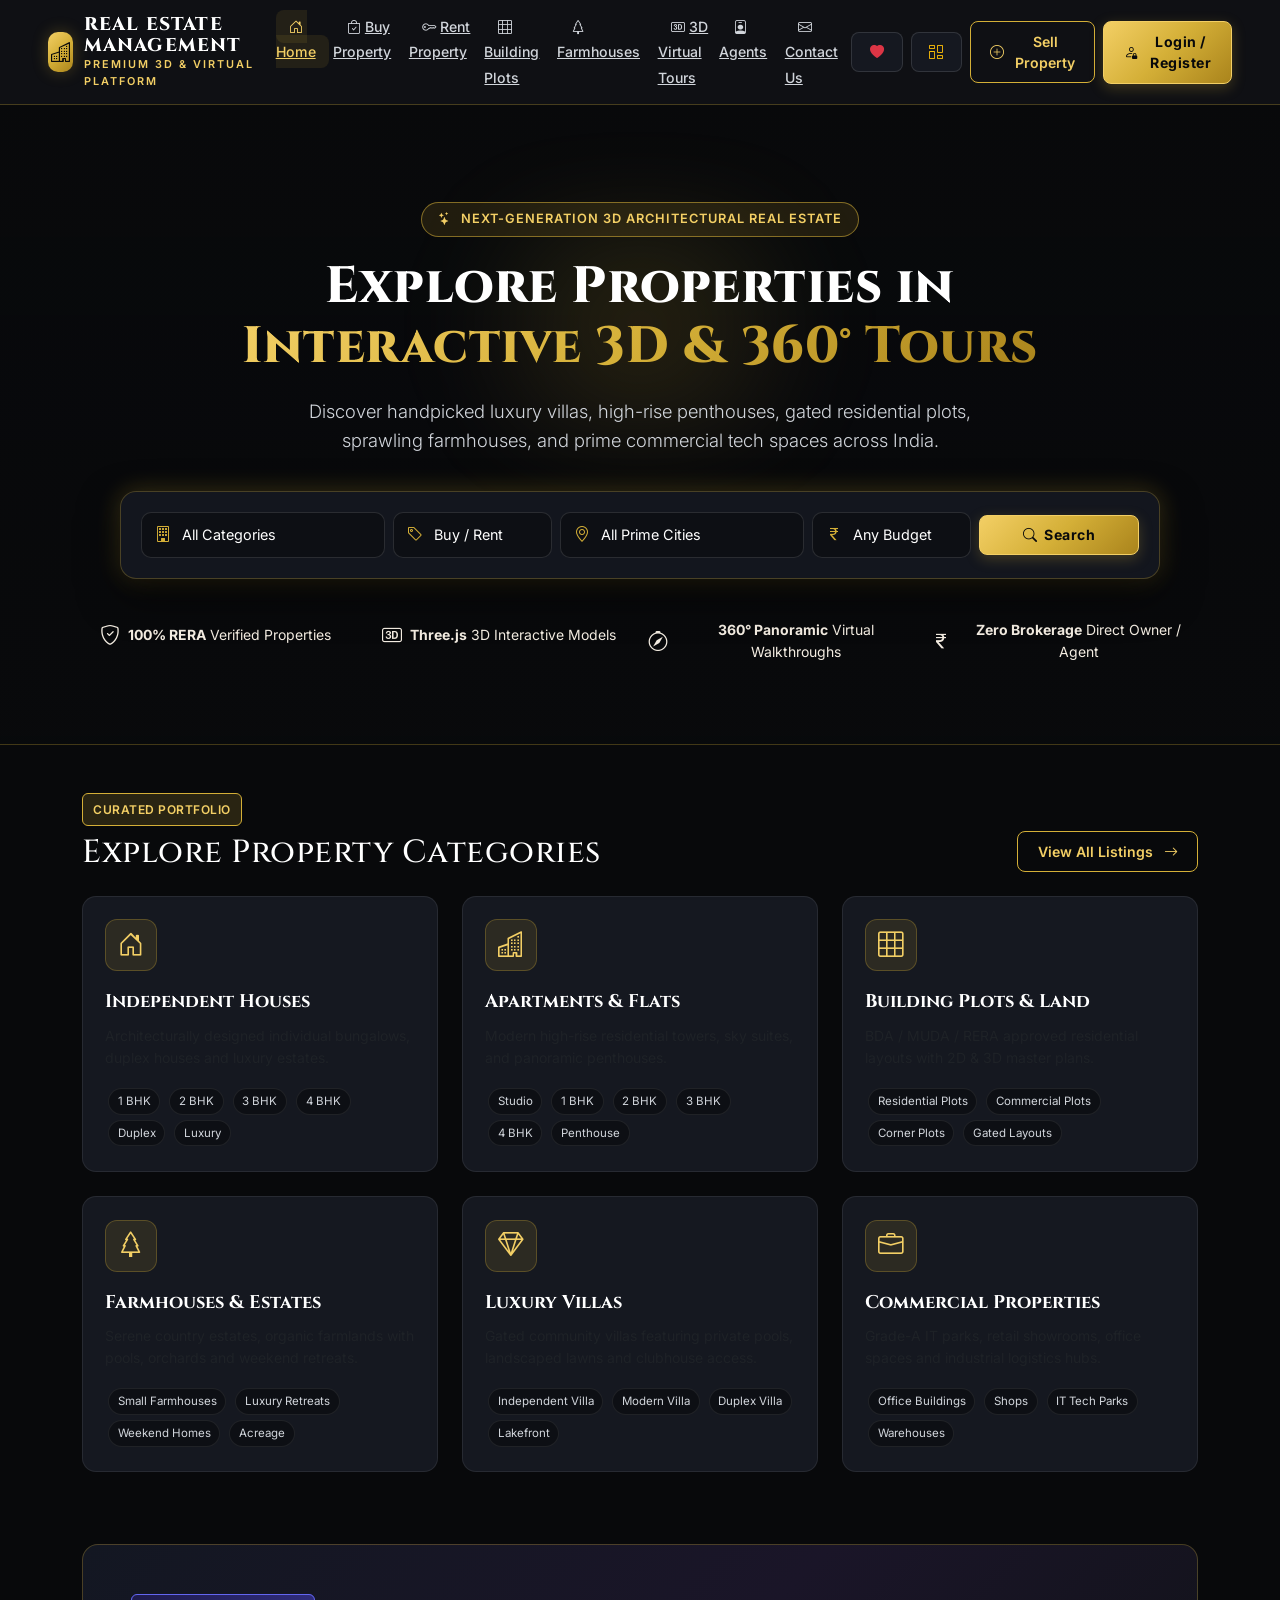
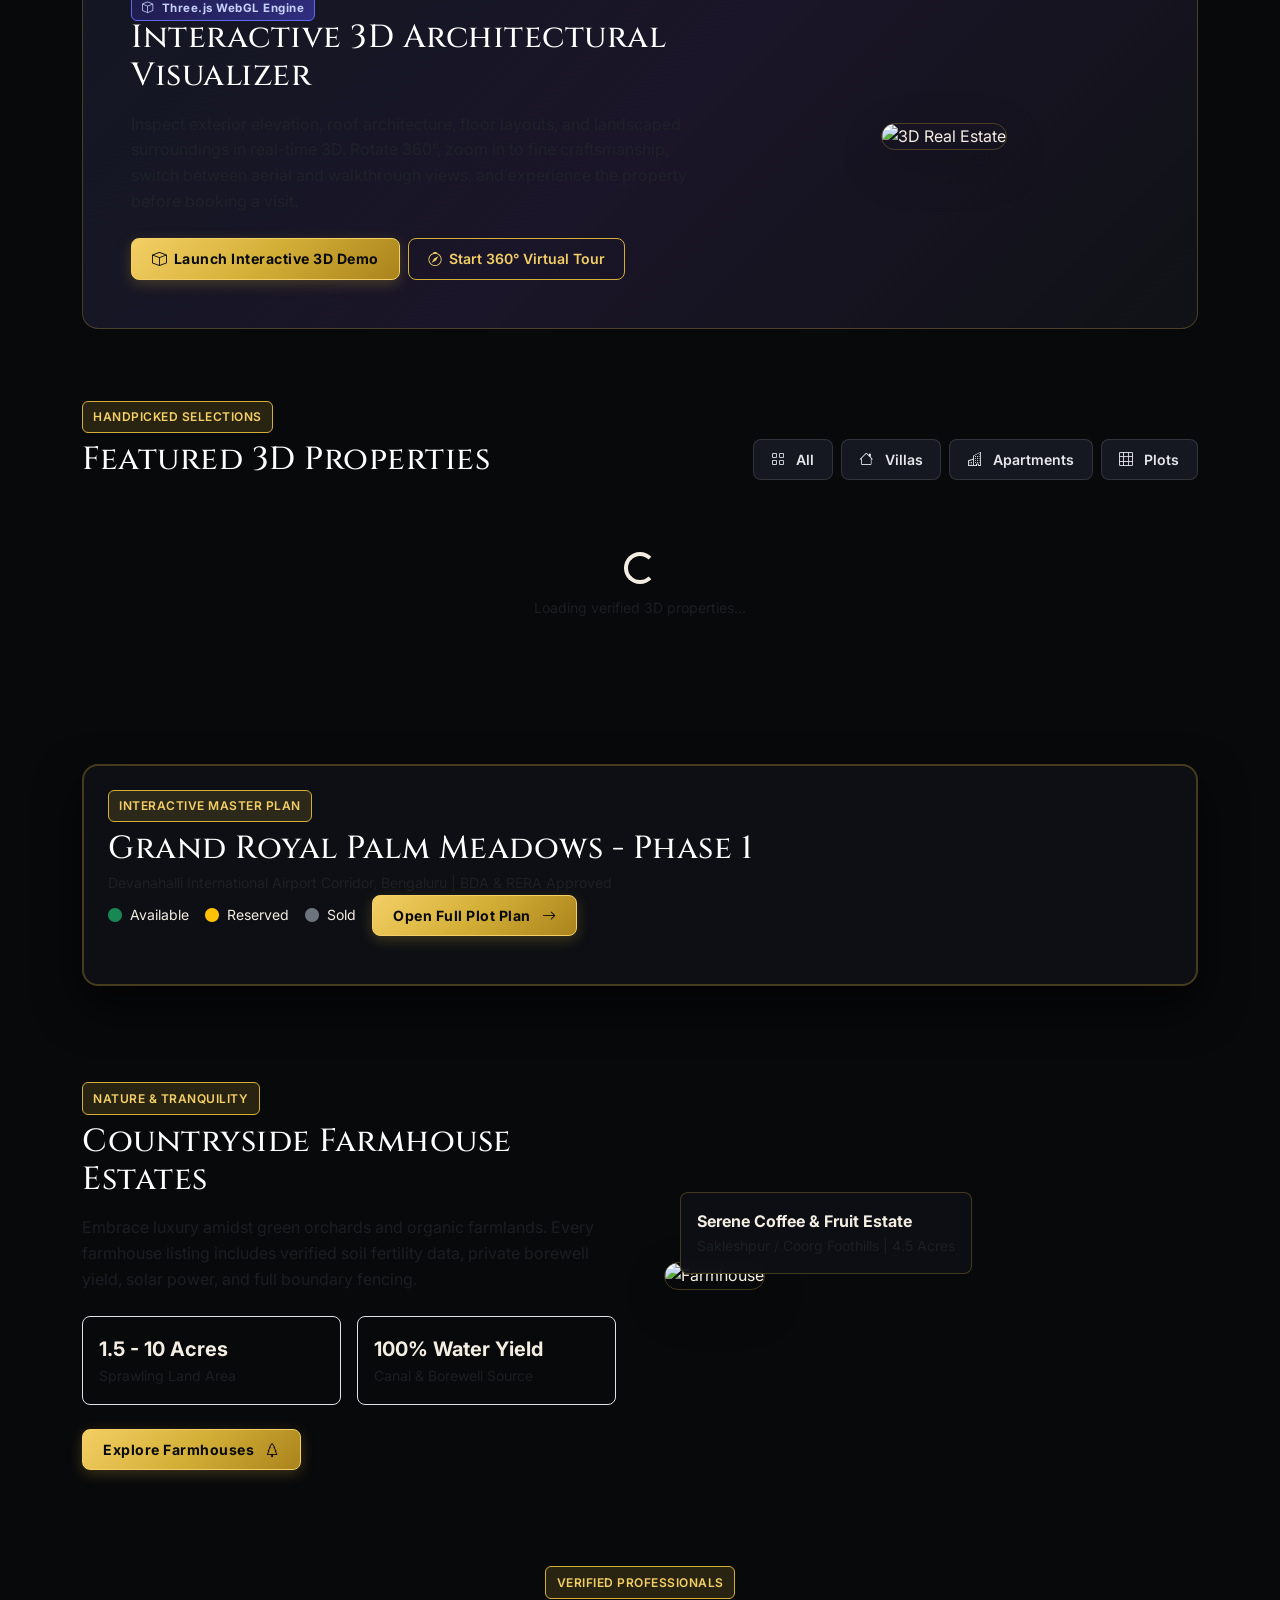
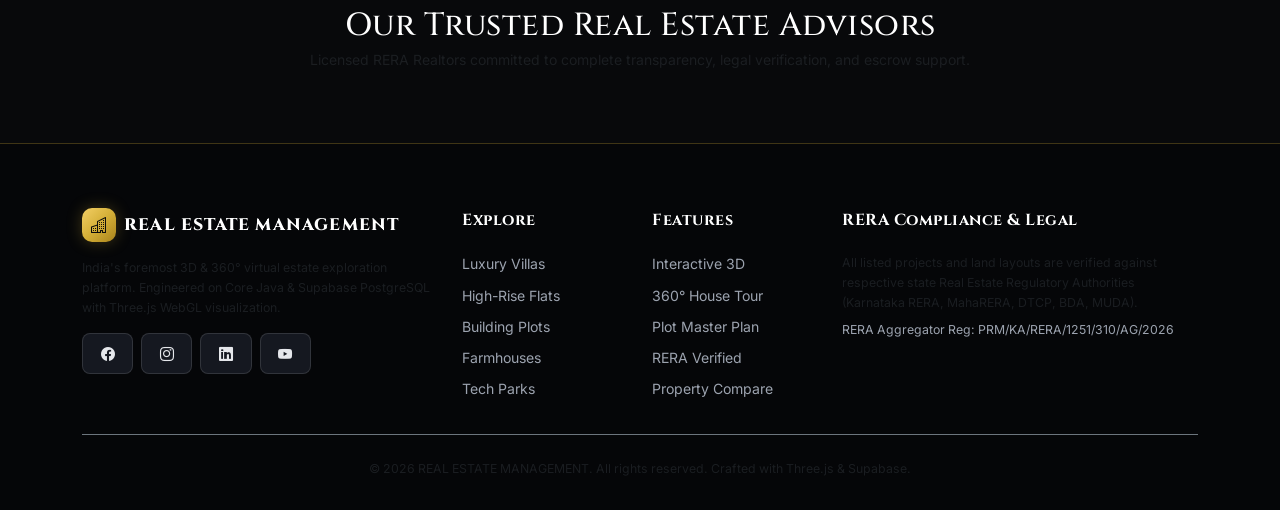
==== commit a5645788: "Upgrade to Premium 3D Real Estate Management Platform with Three.js WebGL, 360 virtual tours, plot l" ====
--- a/src/main/webapp/index.html
+++ b/src/main/webapp/index.html
@@ -3,684 +3,1635 @@
 <head>
   <meta charset="UTF-8">
   <meta name="viewport" content="width=device-width, initial-scale=1.0">
-  <title>Real Estate Management System | Find. Buy. Sell. Rent. Build.</title>
+  <title>REAL ESTATE MANAGEMENT | Luxury 3D & Virtual Tour Platform</title>
+  
+  <!-- Google Fonts: Cinzel, Playfair Display & Inter -->
+  <link rel="preconnect" href="https://fonts.googleapis.com">
+  <link rel="preconnect" href="https://fonts.gstatic.com" crossorigin>
+  <link href="https://fonts.googleapis.com/css2?family=Cinzel:wght@500;600;700;800;900&family=Inter:wght@300;400;500;600;700;800&family=Playfair+Display:ital,wght@0,600;0,700;0,800;1,600&display=swap" rel="stylesheet">
+  
+  <!-- Bootstrap 5.3.2 & Bootstrap Icons -->
   <link href="https://cdn.jsdelivr.net/npm/bootstrap@5.3.2/dist/css/bootstrap.min.css" rel="stylesheet">
   <link href="https://cdn.jsdelivr.net/npm/bootstrap-icons@1.11.2/font/bootstrap-icons.min.css" rel="stylesheet">
+  
+  <!-- Three.js r128, OrbitControls & GLTFLoader -->
+  <script src="https://cdnjs.cloudflare.com/ajax/libs/three.js/r128/three.min.js"></script>
+  <script src="https://cdn.jsdelivr.net/npm/three@0.128.0/examples/js/controls/OrbitControls.js"></script>
+  <script src="https://cdn.jsdelivr.net/npm/three@0.128.0/examples/js/loaders/GLTFLoader.js"></script>
+
   <style>
     /* =========================================================================
-       WHITE, GREEN & BLACK REAL ESTATE DESIGN SYSTEM (ALL-IN-ONE)
+       LUXURY BLACK, WHITE & GOLD DESIGN SYSTEM
+       REAL ESTATE MANAGEMENT - 3D PLATFORM
     ========================================================================= */
     :root {
-      --black: #0a0a0a;
-      --black-soft: #141416;
-      --black-muted: #27272a;
-      --green: #059669;
-      --green-bright: #10b981;
-      --green-hover: #047857;
-      --green-soft: #ecfdf5;
-      --white: #ffffff;
-      --surface: #f7f9f8;
-      --text-muted: #52525b;
-      --border: #e4e4e7;
+      --bg-base: #08090b;
+      --bg-surface: #101216;
+      --bg-card: #151820;
+      --bg-card-hover: #1c202a;
+      --bg-card-alt: #12141a;
+      --gold-primary: #d4af37;
+      --gold-light: #f3cf65;
+      --gold-dark: #9b7a1e;
+      --gold-glow: rgba(212, 175, 55, 0.28);
+      --gold-border: rgba(212, 175, 55, 0.22);
+      --gold-border-bright: rgba(212, 175, 55, 0.55);
+      --gold-gradient: linear-gradient(135deg, #f3cf65 0%, #d4af37 50%, #aa841c 100%);
+      --gold-gradient-subtle: linear-gradient(135deg, rgba(243, 207, 101, 0.12) 0%, rgba(212, 175, 55, 0.05) 100%);
+      --text-white: #ffffff;
+      --text-cream: #f4ede2;
+      --text-muted: #9ca3af;
+      --text-muted-dark: #6b7280;
+      --border-subtle: rgba(255, 255, 255, 0.08);
+      --border-gold: rgba(212, 175, 55, 0.28);
+      --font-display: "Cinzel", "Playfair Display", Georgia, serif;
+      --font-body: "Inter", -apple-system, BlinkMacSystemFont, "Segoe UI", Roboto, sans-serif;
     }
 
     * { box-sizing: border-box; }
     body {
-      font-family: "Inter", -apple-system, BlinkMacSystemFont, "Segoe UI", Roboto, Arial, sans-serif;
-      color: var(--black);
-      background-color: var(--surface);
+      background-color: var(--bg-base);
+      color: var(--text-cream);
+      font-family: var(--font-body);
       margin: 0;
       line-height: 1.6;
-    }
+      overflow-x: hidden;
+    }
+
+    /* Headings */
+    h1, h2, h3, h4, .font-luxury {
+      font-family: var(--font-display);
+      letter-spacing: 0.5px;
+    }
+
+    /* Scrollbar */
+    ::-webkit-scrollbar { width: 8px; height: 8px; }
+    ::-webkit-scrollbar-track { background: var(--bg-base); }
+    ::-webkit-scrollbar-thumb { background: #2a2e39; border-radius: 4px; }
+    ::-webkit-scrollbar-thumb:hover { background: var(--gold-dark); }
 
     /* NAVBAR */
-    .navbar-custom {
-      background: var(--white);
-      border-bottom: 1px solid var(--border);
-      padding: 0.78rem 0;
-      box-shadow: 0 2px 8px rgba(0,0,0,0.04);
-    }
-    .navbar-brand {
-      font-weight: 800;
-      font-size: 1.3rem;
-      color: var(--black) !important;
+    .navbar-luxury {
+      background: rgba(16, 18, 22, 0.94);
+      backdrop-filter: blur(14px);
+      -webkit-backdrop-filter: blur(14px);
+      border-bottom: 1px solid var(--border-gold);
+      padding: 0.85rem 0;
+      position: sticky;
+      top: 0;
+      z-index: 1040;
+      transition: all 0.3s ease;
+    }
+    .navbar-brand-luxury {
       display: flex;
       align-items: center;
-      gap: 0.45rem;
+      gap: 0.65rem;
+      text-decoration: none;
       cursor: pointer;
     }
-    .navbar-brand i { color: var(--green); font-size: 1.55rem; }
-    .nav-link {
-      color: var(--black-muted) !important;
-      font-weight: 500;
-      font-size: 0.92rem;
-      padding: 0.46rem 0.85rem !important;
-      border-radius: 8px;
-      cursor: pointer;
-      transition: all 0.2s;
-    }
-    .nav-link:hover, .nav-link.active {
-      color: var(--green) !important;
-      background: var(--green-soft);
-    }
-
-    /* BUTTONS */
-    .btn-green {
-      background: var(--green);
-      border: 1.5px solid var(--green);
-      color: var(--white);
-      font-weight: 600;
+    .navbar-brand-icon {
+      width: 40px;
+      height: 40px;
       border-radius: 10px;
-      transition: all 0.2s;
-    }
-    .btn-green:hover { background: var(--green-hover); border-color: var(--green-hover); color: var(--white); transform: translateY(-1px); }
-    .btn-outline-green {
-      color: var(--green);
-      border: 1.5px solid var(--green);
-      background: transparent;
-      font-weight: 600;
-      border-radius: 10px;
-    }
-    .btn-outline-green:hover { background: var(--green); color: var(--white); }
-    .btn-black {
-      background: var(--black);
-      border: 1.5px solid var(--black);
-      color: var(--white);
-      font-weight: 600;
-      border-radius: 10px;
-    }
-    .btn-black:hover { background: var(--black-muted); border-color: var(--black-muted); color: var(--white); }
-
-    .form-control, .form-select {
-      border: 1.5px solid var(--border);
-      border-radius: 10px;
-      padding: 0.58rem 0.85rem;
-      font-size: 0.93rem;
-    }
-    .form-control:focus, .form-select:focus {
-      border-color: var(--green);
-      box-shadow: 0 0 0 3px rgba(5, 150, 105, 0.16);
-    }
-
-    /* SPA VIEWS */
-    .spa-view { display: none; animation: fadeIn 0.25s ease; }
-    .spa-view.active { display: block; }
-    @keyframes fadeIn { from { opacity: 0; transform: translateY(6px); } to { opacity: 1; transform: translateY(0); } }
-
-    /* VIDEO HERO */
-    .hero-video-section {
-      position: relative;
-      min-height: 550px;
+      background: var(--gold-gradient);
       display: flex;
       align-items: center;
-      background: var(--black);
+      justify-content: center;
+      color: #08090b;
+      font-size: 1.25rem;
+      box-shadow: 0 0 16px var(--gold-glow);
+    }
+    .brand-title {
+      font-family: var(--font-display);
+      font-weight: 800;
+      font-size: 1.15rem;
+      color: var(--text-white);
+      letter-spacing: 1.2px;
+      line-height: 1.15;
+    }
+    .brand-subtitle {
+      font-size: 0.68rem;
+      letter-spacing: 2px;
+      color: var(--gold-light);
+      font-weight: 600;
+      text-transform: uppercase;
+    }
+    .nav-link-luxury {
+      color: #d1d5db !important;
+      font-size: 0.88rem;
+      font-weight: 500;
+      padding: 0.5rem 0.85rem !important;
+      border-radius: 8px;
+      transition: all 0.25s ease;
+      cursor: pointer;
+    }
+    .nav-link-luxury:hover, .nav-link-luxury.active {
+      color: var(--gold-light) !important;
+      background: rgba(212, 175, 55, 0.1);
+    }
+
+    /* BUTTONS */
+    .btn-gold {
+      background: var(--gold-gradient);
+      border: 1px solid var(--gold-light);
+      color: #08090b !important;
+      font-weight: 700;
+      font-size: 0.88rem;
+      letter-spacing: 0.5px;
+      border-radius: 8px;
+      padding: 0.58rem 1.25rem;
+      transition: all 0.3s cubic-bezier(0.16, 1, 0.3, 1);
+      box-shadow: 0 4px 14px rgba(212, 175, 55, 0.25);
+      display: inline-flex;
+      align-items: center;
+      justify-content: center;
+      gap: 0.45rem;
+      text-decoration: none;
+    }
+    .btn-gold:hover {
+      transform: translateY(-2px);
+      box-shadow: 0 6px 22px rgba(212, 175, 55, 0.45);
+      background: linear-gradient(135deg, #fce488 0%, #e2be4b 50%, #b88d22 100%);
+      color: #08090b !important;
+    }
+    .btn-outline-gold {
+      background: transparent;
+      border: 1.5px solid var(--gold-primary);
+      color: var(--gold-light) !important;
+      font-weight: 600;
+      font-size: 0.88rem;
+      border-radius: 8px;
+      padding: 0.55rem 1.2rem;
+      transition: all 0.25s ease;
+      display: inline-flex;
+      align-items: center;
+      justify-content: center;
+      gap: 0.45rem;
+      text-decoration: none;
+    }
+    .btn-outline-gold:hover {
+      background: rgba(212, 175, 55, 0.14);
+      border-color: var(--gold-light);
+      color: #ffffff !important;
+      transform: translateY(-1px);
+    }
+    .btn-dark-luxury {
+      background: var(--bg-card);
+      border: 1px solid rgba(255, 255, 255, 0.12);
+      color: #e5e7eb !important;
+      font-weight: 600;
+      font-size: 0.88rem;
+      border-radius: 8px;
+      padding: 0.55rem 1.1rem;
+      transition: all 0.2s ease;
+      display: inline-flex;
+      align-items: center;
+      gap: 0.45rem;
+    }
+    .btn-dark-luxury:hover {
+      background: var(--bg-card-hover);
+      border-color: var(--gold-primary);
+      color: var(--gold-light) !important;
+    }
+
+    /* BADGES */
+    .badge-gold {
+      background: rgba(212, 175, 55, 0.16);
+      border: 1px solid var(--gold-primary);
+      color: var(--gold-light);
+      font-weight: 600;
+      padding: 0.35rem 0.65rem;
+      border-radius: 6px;
+      font-size: 0.75rem;
+      display: inline-flex;
+      align-items: center;
+      gap: 0.3rem;
+      letter-spacing: 0.5px;
+    }
+    .badge-3d {
+      background: linear-gradient(135deg, #1e1b4b, #312e81);
+      border: 1px solid #6366f1;
+      color: #c7d2fe;
+      font-weight: 700;
+      font-size: 0.72rem;
+      padding: 0.35rem 0.6rem;
+      border-radius: 6px;
+      letter-spacing: 0.5px;
+    }
+    .badge-vr {
+      background: linear-gradient(135deg, #064e3b, #047857);
+      border: 1px solid #10b981;
+      color: #a7f3d0;
+      font-weight: 700;
+      font-size: 0.72rem;
+      padding: 0.35rem 0.6rem;
+      border-radius: 6px;
+      letter-spacing: 0.5px;
+    }
+    .badge-video {
+      background: linear-gradient(135deg, #701a75, #86198f);
+      border: 1px solid #c026d3;
+      color: #f5d0fe;
+      font-weight: 700;
+      font-size: 0.72rem;
+      padding: 0.35rem 0.6rem;
+      border-radius: 6px;
+      letter-spacing: 0.5px;
+    }
+
+    /* SPA VIEWS */
+    .spa-view { display: none; animation: fadeInView 0.3s ease; }
+    .spa-view.active { display: block; }
+    @keyframes fadeInView { from { opacity: 0; transform: translateY(8px); } to { opacity: 1; transform: translateY(0); } }
+
+    /* HERO SECTION */
+    .hero-luxury {
+      position: relative;
+      min-height: 640px;
+      background: linear-gradient(rgba(8,9,11,0.78), rgba(8,9,11,0.94)), url('https://images.unsplash.com/photo-1600596542815-ffad4c1539a9?auto=format&fit=crop&w=2000&q=85') center/cover no-repeat;
+      display: flex;
+      align-items: center;
+      padding: 5rem 0 4rem;
+      border-bottom: 1px solid var(--border-gold);
+    }
+    .hero-glow-blob {
+      position: absolute;
+      top: 15%;
+      left: 50%;
+      transform: translateX(-50%);
+      width: 500px;
+      height: 250px;
+      background: radial-gradient(circle, rgba(212, 175, 55, 0.16) 0%, transparent 70%);
+      pointer-events: none;
+      filter: blur(40px);
+    }
+    .hero-badge-pill {
+      display: inline-flex;
+      align-items: center;
+      gap: 0.55rem;
+      background: rgba(212, 175, 55, 0.12);
+      border: 1px solid var(--gold-border-bright);
+      padding: 0.4rem 1rem;
+      border-radius: 50px;
+      color: var(--gold-light);
+      font-size: 0.8rem;
+      font-weight: 600;
+      letter-spacing: 1px;
+      text-transform: uppercase;
+      margin-bottom: 1.25rem;
+    }
+    .hero-title {
+      font-size: 3.2rem;
+      font-weight: 800;
+      color: #ffffff;
+      line-height: 1.18;
+      margin-bottom: 1.2rem;
+    }
+    .hero-title span {
+      background: var(--gold-gradient);
+      -webkit-background-clip: text;
+      -webkit-text-fill-color: transparent;
+    }
+    .hero-subtitle {
+      font-size: 1.15rem;
+      color: #d1d5db;
+      max-width: 680px;
+      margin: 0 auto 2.2rem;
+      font-weight: 300;
+    }
+
+    /* SEARCH BAR */
+    .luxury-search-box {
+      background: rgba(21, 24, 32, 0.95);
+      border: 1.5px solid var(--border-gold);
+      border-radius: 16px;
+      padding: 1.25rem;
+      box-shadow: 0 16px 40px rgba(0, 0, 0, 0.6), 0 0 25px var(--gold-glow);
+      backdrop-filter: blur(12px);
+      max-width: 1040px;
+      margin: 0 auto;
+    }
+    .search-input-wrap {
+      position: relative;
+    }
+    .search-input-wrap i {
+      position: absolute;
+      left: 14px;
+      top: 50%;
+      transform: translateY(-50%);
+      color: var(--gold-primary);
+      font-size: 1rem;
+    }
+    .form-control-luxury, .form-select-luxury {
+      background: #0d0f14;
+      border: 1px solid rgba(255, 255, 255, 0.12);
+      color: #ffffff;
+      border-radius: 10px;
+      padding: 0.7rem 1rem 0.7rem 2.5rem;
+      font-size: 0.9rem;
+    }
+    .form-control-luxury:focus, .form-select-luxury:focus {
+      background: #0d0f14;
+      color: #ffffff;
+      border-color: var(--gold-primary);
+      box-shadow: 0 0 0 3px rgba(212, 175, 55, 0.2);
+    }
+    .form-select-luxury option {
+      background: #111317;
+      color: #ffffff;
+    }
+
+    /* LUXURY CARDS */
+    .luxury-card {
+      background: var(--bg-card);
+      border: 1px solid var(--border-subtle);
+      border-radius: 14px;
       overflow: hidden;
-      padding: 4.2rem 0 3.8rem;
-    }
-    .hero-bg-video {
-      position: absolute;
-      inset: 0;
+      transition: all 0.3s cubic-bezier(0.16, 1, 0.3, 1);
+      display: flex;
+      flex-direction: column;
+      height: 100%;
+      position: relative;
+    }
+    .luxury-card:hover {
+      transform: translateY(-6px);
+      border-color: var(--gold-border-bright);
+      box-shadow: 0 16px 36px rgba(0, 0, 0, 0.5), 0 0 24px rgba(212, 175, 55, 0.2);
+    }
+    .luxury-card-img-wrap {
+      position: relative;
+      height: 240px;
+      overflow: hidden;
+      background: #0d0f14;
+    }
+    .luxury-card-img {
       width: 100%;
       height: 100%;
       object-fit: cover;
-      opacity: 0.46;
-      z-index: 0;
-    }
-    .hero-overlay {
+      transition: transform 0.6s ease;
+    }
+    .luxury-card:hover .luxury-card-img {
+      transform: scale(1.06);
+    }
+    .card-top-badges {
       position: absolute;
-      inset: 0;
-      background: linear-gradient(180deg, rgba(10,10,10,0.72), rgba(10,10,10,0.62), rgba(10,10,10,0.88));
-      z-index: 1;
-    }
-    .hero-content { position: relative; z-index: 2; }
-    .hero-pill {
-      display: inline-flex;
+      top: 12px;
+      left: 12px;
+      right: 12px;
+      display: flex;
+      justify-content: space-between;
       align-items: center;
-      gap: 0.45rem;
-      background: rgba(16,185,129,0.16);
-      border: 1px solid rgba(16,185,129,0.5);
-      color: #6ee7b7;
-      font-size: 0.82rem;
-      font-weight: 600;
-      padding: 0.35rem 0.95rem;
-      border-radius: 999px;
-      margin-bottom: 1rem;
-    }
-    .hero-title {
-      font-weight: 800;
-      font-size: clamp(2.1rem, 4.2vw, 3.25rem);
-      color: var(--white);
-      letter-spacing: -0.03em;
-      line-height: 1.15;
-    }
-    .hero-title span { color: var(--green-bright); }
-    .hero-subtitle { color: #d4d4d8; font-size: 1.08rem; max-width: 650px; margin: 0.85rem auto 2rem; }
-    .search-card {
-      background: var(--white);
-      border-radius: 16px;
-      box-shadow: 0 20px 40px rgba(0,0,0,0.28);
-      padding: 1.4rem;
-    }
-
-    /* METRICS STRIP */
-    .metrics-strip {
-      background: var(--black);
-      color: var(--white);
-      padding: 1.4rem 0;
-      border-top: 1px solid #1f1f23;
-    }
-    .metric-val { font-size: 1.65rem; font-weight: 800; color: var(--green-bright); line-height: 1.1; }
-    .metric-lbl { font-size: 0.8rem; color: #a1a1aa; }
-
-    /* CATEGORIES */
-    .cat-card {
-      background: var(--white);
-      border: 1.5px solid var(--border);
-      border-radius: 14px;
-      overflow: hidden;
-      text-align: center;
+      z-index: 2;
+    }
+    .card-floating-actions {
+      position: absolute;
+      bottom: 12px;
+      right: 12px;
+      display: flex;
+      gap: 0.4rem;
+      z-index: 2;
+    }
+    .action-circle-btn {
+      width: 36px;
+      height: 36px;
+      border-radius: 50%;
+      background: rgba(16, 18, 22, 0.85);
+      border: 1px solid rgba(255, 255, 255, 0.15);
+      color: #ffffff;
+      display: flex;
+      align-items: center;
+      justify-content: center;
       cursor: pointer;
-      transition: all 0.25s;
-      height: 100%;
-    }
-    .cat-card:hover { transform: translateY(-5px); border-color: var(--green); box-shadow: 0 10px 22px rgba(0,0,0,0.08); }
-    .cat-thumb { width: 100%; height: 92px; object-fit: cover; transition: transform 0.3s; }
-    .cat-card:hover .cat-thumb { transform: scale(1.06); }
-
-    /* PROPERTY CARDS */
-    .prop-card {
-      background: var(--white);
-      border: 1px solid var(--border);
-      border-radius: 14px;
-      overflow: hidden;
-      transition: all 0.25s;
+      backdrop-filter: blur(6px);
+      transition: all 0.2s ease;
+    }
+    .action-circle-btn:hover {
+      background: var(--gold-gradient);
+      color: #08090b;
+      border-color: var(--gold-light);
+      transform: scale(1.1);
+    }
+    .action-circle-btn.favorited {
+      background: #ef4444;
+      color: #ffffff;
+      border-color: #ef4444;
+    }
+    .card-body-luxury {
+      padding: 1.3rem;
       display: flex;
       flex-direction: column;
+      flex-grow: 1;
+    }
+    .card-price-row {
+      display: flex;
+      justify-content: space-between;
+      align-items: baseline;
+      margin-bottom: 0.4rem;
+    }
+    .card-price {
+      font-family: var(--font-display);
+      font-size: 1.4rem;
+      font-weight: 700;
+      color: var(--gold-light);
+    }
+    .card-title {
+      font-size: 1.05rem;
+      font-weight: 600;
+      color: #ffffff;
+      margin-bottom: 0.4rem;
+      display: -webkit-box;
+      -webkit-line-clamp: 1;
+      -webkit-box-orient: vertical;
+      overflow: hidden;
+    }
+    .card-loc {
+      color: var(--text-muted);
+      font-size: 0.82rem;
+      margin-bottom: 0.85rem;
+      display: flex;
+      align-items: center;
+      gap: 0.35rem;
+    }
+    .specs-grid {
+      display: grid;
+      grid-template-columns: repeat(3, 1fr);
+      gap: 0.5rem;
+      background: #0d0f14;
+      border: 1px solid rgba(255, 255, 255, 0.05);
+      border-radius: 8px;
+      padding: 0.6rem 0.5rem;
+      margin-bottom: 1rem;
+      text-align: center;
+    }
+    .spec-item .spec-label {
+      font-size: 0.68rem;
+      color: var(--text-muted);
+      text-transform: uppercase;
+      letter-spacing: 0.5px;
+    }
+    .spec-item .spec-val {
+      font-size: 0.85rem;
+      font-weight: 700;
+      color: var(--text-cream);
+    }
+    .card-action-bar {
+      margin-top: auto;
+      display: grid;
+      grid-template-columns: 1fr 1fr;
+      gap: 0.45rem;
+    }
+
+    /* CATEGORIES GRID */
+    .category-card {
+      background: var(--bg-card);
+      border: 1px solid var(--border-subtle);
+      border-radius: 14px;
+      padding: 1.4rem;
+      transition: all 0.3s ease;
+      cursor: pointer;
+      position: relative;
+      overflow: hidden;
       height: 100%;
-      box-shadow: 0 2px 6px rgba(0,0,0,0.04);
-    }
-    .prop-card:hover { transform: translateY(-5px); border-color: var(--green); box-shadow: 0 16px 32px rgba(0,0,0,0.1); }
-    .prop-img-box { position: relative; height: 215px; overflow: hidden; background: #18181b; }
-    .prop-img { width: 100%; height: 100%; object-fit: cover; transition: transform 0.35s; }
-    .prop-card:hover .prop-img { transform: scale(1.05); }
-    .badge-purpose {
-      position: absolute; top: 12px; left: 12px; font-size: 0.72rem; font-weight: 700;
-      padding: 0.3rem 0.65rem; border-radius: 6px; text-transform: uppercase;
-    }
-    .b-buy { background: var(--black); color: var(--white); }
-    .b-rent { background: var(--green); color: var(--white); }
-    .b-lease { background: #18181b; color: #6ee7b7; border: 1px solid var(--green-bright); }
-    .badge-cat {
-      position: absolute; bottom: 12px; left: 12px; background: rgba(10,10,10,0.82);
-      color: var(--white); font-size: 0.74rem; padding: 0.25rem 0.6rem; border-radius: 6px;
-    }
-    .badge-verified {
-      background: var(--green-soft); color: var(--green-hover); font-size: 0.74rem;
-      font-weight: 600; padding: 0.22rem 0.55rem; border-radius: 6px;
-    }
-    .prop-price { font-size: 1.3rem; font-weight: 800; color: var(--green); }
-    .prop-title {
-      font-size: 1.03rem; font-weight: 700; color: var(--black);
-      display: -webkit-box; -webkit-line-clamp: 2; -webkit-box-orient: vertical; overflow: hidden;
-    }
-    .prop-features {
-      display: flex; flex-wrap: wrap; gap: 0.75rem; padding-top: 0.7rem; margin-top: auto;
-      border-top: 1px solid var(--border); font-size: 0.83rem; color: var(--black-muted);
-    }
-
-    /* VIDEO SHOWCASE */
-    .video-section { background: var(--black); color: var(--white); padding: 4.2rem 0; }
-    .video-card {
-      background: var(--black-soft); border: 1px solid #27272a; border-radius: 14px;
-      overflow: hidden; transition: all 0.25s; height: 100%;
-    }
-    .video-card:hover { border-color: var(--green-bright); transform: translateY(-4px); }
-    .video-player { width: 100%; height: 215px; object-fit: cover; background: #000; display: block; }
-
-    /* AUTH & OTP */
-    .email-feedback { font-size: 0.8rem; margin-top: 0.35rem; min-height: 1.2rem; display: flex; align-items: center; gap: 0.35rem; }
-    .email-feedback.valid { color: var(--green); font-weight: 600; }
-    .email-feedback.invalid { color: #dc2626; font-weight: 500; }
-    .email-feedback.checking { color: var(--text-muted); }
-
-    .otp-group { display: flex; gap: 0.55rem; justify-content: center; margin: 1.15rem 0; }
+    }
+    .category-card:hover {
+      border-color: var(--gold-primary);
+      transform: translateY(-4px);
+      box-shadow: 0 12px 28px rgba(0,0,0,0.4), 0 0 20px var(--gold-glow);
+    }
+    .category-icon-box {
+      width: 52px;
+      height: 52px;
+      border-radius: 12px;
+      background: rgba(212, 175, 55, 0.12);
+      border: 1px solid var(--border-gold);
+      display: flex;
+      align-items: center;
+      justify-content: center;
+      color: var(--gold-light);
+      font-size: 1.6rem;
+      margin-bottom: 1rem;
+    }
+    .category-title {
+      font-family: var(--font-display);
+      font-size: 1.15rem;
+      font-weight: 700;
+      color: #ffffff;
+      margin-bottom: 0.5rem;
+    }
+    .subcategory-pill {
+      display: inline-block;
+      font-size: 0.72rem;
+      color: #d1d5db;
+      background: #0d0f14;
+      border: 1px solid rgba(255,255,255,0.08);
+      padding: 0.2rem 0.55rem;
+      border-radius: 20px;
+      margin: 0.15rem;
+      transition: all 0.2s ease;
+    }
+    .subcategory-pill:hover {
+      background: var(--gold-primary);
+      color: #08090b;
+      border-color: var(--gold-primary);
+    }
+
+    /* BUILDING PLOTS INTERACTIVE MASTER PLAN */
+    .plot-layout-box {
+      background: #0d0f14;
+      border: 2px solid var(--border-gold);
+      border-radius: 16px;
+      padding: 1.5rem;
+      box-shadow: 0 20px 45px rgba(0,0,0,0.7);
+    }
+    .plot-grid {
+      display: grid;
+      grid-template-columns: repeat(4, 1fr);
+      gap: 1rem;
+    }
+    @media (max-width: 768px) {
+      .plot-grid { grid-template-columns: repeat(2, 1fr); }
+    }
+    .plot-tile {
+      background: #14171f;
+      border: 1.5px solid rgba(255,255,255,0.08);
+      border-radius: 12px;
+      padding: 1.1rem;
+      cursor: pointer;
+      transition: all 0.25s cubic-bezier(0.16, 1, 0.3, 1);
+      position: relative;
+    }
+    .plot-tile:hover {
+      transform: scale(1.03);
+      border-color: var(--gold-light);
+      box-shadow: 0 8px 24px rgba(0,0,0,0.5), 0 0 18px var(--gold-glow);
+    }
+    .plot-tile.selected {
+      border-color: var(--gold-light);
+      background: rgba(212, 175, 55, 0.12);
+      box-shadow: 0 0 20px var(--gold-glow);
+    }
+    .plot-tile.status-available { border-top: 4px solid #10b981; }
+    .plot-tile.status-reserved { border-top: 4px solid #f59e0b; }
+    .plot-tile.status-sold { border-top: 4px solid #6b7280; opacity: 0.75; }
+
+    /* 3D VIEWER MODAL & CANVAS */
+    .modal-3d-content {
+      background: #0b0d11;
+      border: 1.5px solid var(--border-gold);
+      border-radius: 16px;
+      overflow: hidden;
+      box-shadow: 0 25px 60px rgba(0,0,0,0.9), 0 0 30px var(--gold-glow);
+    }
+    .three-canvas-container {
+      width: 100%;
+      height: 520px;
+      position: relative;
+      background: radial-gradient(circle at 50% 50%, #1a1e28 0%, #0a0b0e 100%);
+      overflow: hidden;
+      cursor: grab;
+    }
+    .three-canvas-container:active { cursor: grabbing; }
+    .three-controls-overlay {
+      position: absolute;
+      bottom: 20px;
+      left: 50%;
+      transform: translateX(-50%);
+      display: flex;
+      gap: 0.5rem;
+      background: rgba(14, 16, 22, 0.88);
+      border: 1px solid var(--border-gold);
+      padding: 0.5rem 0.85rem;
+      border-radius: 50px;
+      backdrop-filter: blur(10px);
+      z-index: 10;
+    }
+    .three-btn {
+      background: transparent;
+      border: none;
+      color: #e5e7eb;
+      font-size: 0.85rem;
+      font-weight: 600;
+      padding: 0.4rem 0.75rem;
+      border-radius: 20px;
+      transition: all 0.2s ease;
+      cursor: pointer;
+      display: flex;
+      align-items: center;
+      gap: 0.35rem;
+    }
+    .three-btn:hover, .three-btn.active {
+      background: var(--gold-gradient);
+      color: #08090b;
+    }
+    .three-loading-spinner {
+      position: absolute;
+      top: 50%;
+      left: 50%;
+      transform: translate(-50%, -50%);
+      z-index: 20;
+      text-align: center;
+      color: var(--gold-light);
+      pointer-events: none;
+    }
+    .three-badge-watermark {
+      position: absolute;
+      top: 16px;
+      left: 16px;
+      z-index: 10;
+      background: rgba(14, 16, 22, 0.8);
+      border: 1px solid var(--border-gold);
+      padding: 0.4rem 0.8rem;
+      border-radius: 8px;
+      backdrop-filter: blur(6px);
+      font-size: 0.78rem;
+      color: var(--gold-light);
+      font-weight: 600;
+    }
+
+    /* 360 PANORAMA ROOM NAV */
+    .tour-rooms-nav {
+      position: absolute;
+      bottom: 20px;
+      left: 50%;
+      transform: translateX(-50%);
+      display: flex;
+      gap: 0.45rem;
+      background: rgba(10, 12, 16, 0.9);
+      border: 1px solid var(--border-gold);
+      padding: 0.5rem 0.85rem;
+      border-radius: 50px;
+      backdrop-filter: blur(10px);
+      z-index: 10;
+      overflow-x: auto;
+      max-width: 90%;
+    }
+    .tour-room-pill {
+      background: transparent;
+      border: 1px solid rgba(255,255,255,0.12);
+      color: #d1d5db;
+      font-size: 0.78rem;
+      font-weight: 600;
+      padding: 0.35rem 0.8rem;
+      border-radius: 20px;
+      white-space: nowrap;
+      cursor: pointer;
+      transition: all 0.2s ease;
+    }
+    .tour-room-pill:hover, .tour-room-pill.active {
+      background: var(--gold-gradient);
+      color: #08090b;
+      border-color: var(--gold-light);
+    }
+
+    /* MODAL BASE STYLING */
+    .modal-content-luxury {
+      background: var(--bg-surface);
+      border: 1.5px solid var(--border-gold);
+      border-radius: 16px;
+      color: #ffffff;
+      box-shadow: 0 25px 50px rgba(0,0,0,0.85);
+    }
+    .modal-header-luxury {
+      border-bottom: 1px solid var(--border-gold);
+      padding: 1.2rem 1.5rem;
+      display: flex;
+      justify-content: space-between;
+      align-items: center;
+    }
+    .modal-footer-luxury {
+      border-top: 1px solid rgba(255,255,255,0.08);
+      padding: 1rem 1.5rem;
+    }
+
+    /* TOAST */
+    #toast-container {
+      position: fixed;
+      top: 24px;
+      right: 24px;
+      z-index: 9999;
+      display: flex;
+      flex-direction: column;
+      gap: 0.65rem;
+    }
+    .toast-luxury {
+      background: rgba(20, 24, 32, 0.96);
+      border: 1px solid var(--gold-primary);
+      box-shadow: 0 10px 25px rgba(0,0,0,0.6), 0 0 15px var(--gold-glow);
+      color: #ffffff;
+      padding: 0.85rem 1.25rem;
+      border-radius: 10px;
+      backdrop-filter: blur(10px);
+      min-width: 280px;
+      font-size: 0.9rem;
+      animation: slideInToast 0.25s ease;
+    }
+    @keyframes slideInToast { from { transform: translateX(100%); opacity: 0; } to { transform: translateX(0); opacity: 1; } }
+
+    /* AUTH TABS & OTP STYLING */
+    .auth-tab-btn {
+      flex: 1;
+      padding: 0.65rem;
+      background: transparent;
+      border: none;
+      border-bottom: 2px solid transparent;
+      color: var(--text-muted);
+      font-weight: 600;
+      font-size: 0.92rem;
+      cursor: pointer;
+    }
+    .auth-tab-btn.active {
+      color: var(--gold-light);
+      border-bottom-color: var(--gold-primary);
+    }
     .otp-digit {
-      width: 48px; height: 56px; text-align: center; font-size: 1.45rem; font-weight: 800;
-      border: 2px solid var(--border); border-radius: 12px; color: var(--black);
-    }
-    .otp-digit:focus { outline: none; border-color: var(--green); box-shadow: 0 0 0 3px rgba(5,150,105,0.18); }
-
-    .step-bar { display: flex; justify-content: space-between; margin-bottom: 1.4rem; }
-    .step-node { flex: 1; text-align: center; }
-    .step-dot {
-      width: 32px; height: 32px; border-radius: 50%; margin: 0 auto 0.3rem;
-      display: flex; align-items: center; justify-content: center; font-weight: 700; font-size: 0.85rem;
-      background: #e4e4e7; color: #52525b;
-    }
-    .step-node.active .step-dot { background: var(--green); color: var(--white); box-shadow: 0 0 0 4px rgba(5,150,105,0.2); }
-    .step-node.done .step-dot { background: var(--black); color: var(--green-bright); }
-    .step-lbl { font-size: 0.74rem; font-weight: 600; color: var(--text-muted); }
-
-    /* GALLERY THUMBS */
-    .detail-thumb { width: 76px; height: 54px; object-fit: cover; border-radius: 8px; cursor: pointer; border: 2px solid transparent; opacity: 0.75; }
-    .detail-thumb.active, .detail-thumb:hover { border-color: var(--green); opacity: 1; }
+      width: 48px;
+      height: 52px;
+      font-size: 1.5rem;
+      font-weight: 700;
+      text-align: center;
+      background: #0d0f14;
+      border: 1.5px solid rgba(255,255,255,0.15);
+      border-radius: 10px;
+      color: var(--gold-light);
+    }
+    .otp-digit:focus {
+      border-color: var(--gold-primary);
+      box-shadow: 0 0 10px var(--gold-glow);
+      outline: none;
+    }
+    .email-feedback {
+      font-size: 0.8rem;
+      margin-top: 0.35rem;
+      display: none;
+    }
+    .email-feedback.valid { display: block; color: #10b981; }
+    .email-feedback.invalid { display: block; color: #ef4444; }
+    .email-feedback.checking { display: block; color: #f59e0b; }
+
+    /* TRUSTED AGENTS SECTION */
+    .agent-card {
+      background: var(--bg-card);
+      border: 1px solid var(--border-subtle);
+      border-radius: 14px;
+      padding: 1.4rem;
+      text-align: center;
+      transition: all 0.3s ease;
+      height: 100%;
+    }
+    .agent-card:hover {
+      border-color: var(--gold-primary);
+      transform: translateY(-4px);
+      box-shadow: 0 12px 28px rgba(0,0,0,0.5), 0 0 20px var(--gold-glow);
+    }
+    .agent-avatar {
+      width: 90px;
+      height: 90px;
+      border-radius: 50%;
+      object-fit: cover;
+      border: 2px solid var(--gold-primary);
+      margin: 0 auto 1rem;
+      box-shadow: 0 0 16px var(--gold-glow);
+    }
 
     /* FOOTER */
-    .footer-custom { background: var(--black); color: #d4d4d8; padding: 3.2rem 0 1.6rem; margin-top: 4rem; }
-    .footer-custom h5 { color: var(--white); font-weight: 700; font-size: 1.02rem; margin-bottom: 1rem; }
-    .footer-custom a { color: #a1a1aa; text-decoration: none; display: block; margin-bottom: 0.45rem; font-size: 0.9rem; cursor: pointer; }
-    .footer-custom a:hover { color: var(--green-bright); }
-
-    /* TOASTS */
-    .toast-box { position: fixed; bottom: 22px; right: 22px; z-index: 2000; max-width: 360px; }
+    .footer-luxury {
+      background: #050608;
+      border-top: 1px solid var(--border-gold);
+      padding: 4rem 0 2rem;
+      color: #9ca3af;
+      font-size: 0.88rem;
+    }
+    .footer-heading {
+      font-family: var(--font-display);
+      color: #ffffff;
+      font-size: 1rem;
+      font-weight: 700;
+      margin-bottom: 1.2rem;
+      letter-spacing: 0.5px;
+    }
+    .footer-link {
+      color: #9ca3af;
+      text-decoration: none;
+      display: block;
+      margin-bottom: 0.55rem;
+      transition: color 0.2s ease;
+    }
+    .footer-link:hover { color: var(--gold-light); }
   </style>
 </head>
 <body>
 
+  <!-- TOAST CONTAINER -->
+  <div id="toast-container"></div>
+
+  <!-- LUXURY NAVBAR -->
+  <nav class="navbar navbar-expand-lg navbar-luxury">
+    <div class="container-fluid px-lg-5">
+      <a class="navbar-brand-luxury" onclick="navigate('home')">
+        <div class="navbar-brand-icon"><i class="bi bi-buildings"></i></div>
+        <div>
+          <div class="brand-title">REAL ESTATE MANAGEMENT</div>
+          <div class="brand-subtitle">PREMIUM 3D &amp; VIRTUAL PLATFORM</div>
+        </div>
+      </a>
+      
+      <button class="navbar-toggler border-0 text-white" type="button" data-bs-toggle="collapse" data-bs-target="#navMenu">
+        <i class="bi bi-list fs-2 text-gold"></i>
+      </button>
+
+      <div class="collapse navbar-collapse" id="navMenu">
+        <ul class="navbar-nav mx-auto mb-2 mb-lg-0 gap-1">
+          <li class="nav-item"><a class="nav-link-luxury active" onclick="navigate('home')"><i class="bi bi-house-door me-1"></i>Home</a></li>
+          <li class="nav-item"><a class="nav-link-luxury" onclick="openProperties({purpose:'BUY'})"><i class="bi bi-bag-check me-1"></i>Buy Property</a></li>
+          <li class="nav-item"><a class="nav-link-luxury" onclick="openProperties({purpose:'RENT'})"><i class="bi bi-key me-1"></i>Rent Property</a></li>
+          <li class="nav-item"><a class="nav-link-luxury" onclick="navigate('plots')"><i class="bi bi-grid-3x3 me-1"></i>Building Plots</a></li>
+          <li class="nav-item"><a class="nav-link-luxury" onclick="navigate('farmhouses')"><i class="bi bi-tree me-1"></i>Farmhouses</a></li>
+          <li class="nav-item"><a class="nav-link-luxury" onclick="navigate('tours')"><i class="bi bi-badge-3d me-1"></i>3D Virtual Tours</a></li>
+          <li class="nav-item"><a class="nav-link-luxury" onclick="navigate('agents')"><i class="bi bi-person-badge me-1"></i>Agents</a></li>
+          <li class="nav-item"><a class="nav-link-luxury" onclick="navigate('contact')"><i class="bi bi-envelope me-1"></i>Contact Us</a></li>
+        </ul>
+
+        <div class="d-flex align-items-center gap-2">
+          <!-- Favorites Counter -->
+          <button class="btn btn-dark-luxury btn-sm position-relative" onclick="openFavoritesModal()" title="Saved Favorites">
+            <i class="bi bi-heart-fill text-danger"></i>
+            <span class="position-absolute top-0 start-100 translate-middle badge rounded-pill bg-gold text-dark" id="nav-fav-badge" style="font-size:0.7rem; display:none;">0</span>
+          </button>
+
+          <!-- Compare Counter -->
+          <button class="btn btn-dark-luxury btn-sm position-relative" onclick="navigate('compare')" title="Compare Properties">
+            <i class="bi bi-columns-gap text-warning"></i>
+            <span class="position-absolute top-0 start-100 translate-middle badge rounded-pill bg-warning text-dark" id="nav-compare-badge" style="font-size:0.7rem; display:none;">0</span>
+          </button>
+
+          <!-- Post Property CTA -->
+          <button class="btn btn-outline-gold btn-sm" onclick="navigate('post')">
+            <i class="bi bi-plus-circle me-1"></i>Sell Property
+          </button>
+
+          <!-- User Auth Slot -->
+          <div id="nav-auth-slot">
+            <button class="btn btn-gold btn-sm" onclick="openAuthModal('login')">
+              <i class="bi bi-person-lock me-1"></i>Login / Register
+            </button>
+          </div>
+        </div>
+      </div>
+    </div>
+  </nav>
+
   <!-- =========================================================================
-       NAVIGATION BAR
-  ========================================================================= -->
-  <nav class="navbar navbar-expand-lg navbar-custom sticky-top">
-    <div class="container">
-      <a class="navbar-brand" onclick="navigate('home')">
-        <i class="bi bi-houses-fill"></i>
-        <span>REAL<span class="text-success">ESTATE</span></span>
-      </a>
-      <button class="navbar-toggler" type="button" data-bs-toggle="collapse" data-bs-target="#mainNav">
-        <span class="navbar-toggler-icon"></span>
-      </button>
-
-      <div class="collapse navbar-collapse" id="mainNav">
-        <ul class="navbar-nav mx-auto mb-2 mb-lg-0">
-          <li class="nav-item"><a class="nav-link active" id="nav-home" onclick="navigate('home')">Home</a></li>
-          <li class="nav-item"><a class="nav-link" id="nav-properties" onclick="openProperties({})">Properties</a></li>
-          <li class="nav-item"><a class="nav-link" onclick="openProperties({purpose:'BUY'})">Buy</a></li>
-          <li class="nav-item"><a class="nav-link" onclick="openProperties({purpose:'RENT'})">Rent</a></li>
-          <li class="nav-item"><a class="nav-link" onclick="navigate('home'); setTimeout(()=>document.getElementById('video-tours').scrollIntoView({behavior:'smooth'}),120)">Video Tours</a></li>
-          <li class="nav-item"><a class="nav-link fw-semibold text-success" id="nav-post" onclick="navigate('post')"><i class="bi bi-plus-circle me-1"></i>Post Property</a></li>
-        </ul>
-
-        <div class="d-flex align-items-center gap-2">
-          <span id="backend-status-pill" class="badge bg-dark text-success border border-success d-none d-xl-inline-flex align-items-center gap-1 py-2 px-2" style="font-size:0.72rem">
-            <i class="bi bi-circle-fill" style="font-size:0.45rem"></i> Connecting...
-          </span>
-          <button class="btn btn-outline-dark btn-sm position-relative" onclick="navigate('compare')">
-            <i class="bi bi-arrow-left-right me-1"></i>Compare
-            <span id="compare-badge" class="position-absolute top-0 start-100 translate-middle badge rounded-pill bg-success" style="display:none">0</span>
-          </button>
-          <div id="nav-auth-slot" class="d-flex gap-2">
-            <button class="btn btn-outline-green btn-sm px-3" onclick="openAuthModal('login')">Login</button>
-            <button class="btn btn-green btn-sm px-3" onclick="openAuthModal('register')">Register</button>
-          </div>
-        </div>
-      </div>
-    </div>
-  </nav>
-
-  <!-- =========================================================================
-       VIEW 1: HOME PAGE (VIDEO HERO + CATEGORIES + FEATURED + HD VIDEO TOURS)
+       VIEW 1: LUXURY HOMEPAGE
   ========================================================================= -->
   <section id="view-home" class="spa-view active">
-    <header class="hero-video-section">
-      <video class="hero-bg-video" autoplay muted loop playsinline poster="https://images.unsplash.com/photo-1600596542815-ffad4c1539a9?auto=format&fit=crop&w=1600&q=80">
-        <source src="https://videos.pexels.com/video-files/7578552/7578552-hd_1280_720_30fps.mp4" type="video/mp4">
-      </video>
-      <div class="hero-overlay"></div>
-
-      <div class="container text-center hero-content">
-        <div class="hero-pill">
-          <i class="bi bi-patch-check-fill"></i>
-          <span>Verified Properties &bull; Java Backend + Live Supabase Database</span>
-        </div>
-        <h1 class="hero-title">Find Your Next <span>Dream Property</span></h1>
-        <p class="hero-subtitle">Explore verified villas, apartments, commercial spaces, farmhouses, plots, and agricultural lands across India.</p>
-
-        <div class="search-card mx-auto mt-4" style="max-width: 1050px;">
-          <form onsubmit="handleHeroSearch(event)">
-            <div class="row g-3 align-items-end text-start">
-              <div class="col-md-3 col-sm-6">
-                <label class="form-label small fw-bold"><i class="bi bi-geo-alt-fill text-success me-1"></i>City</label>
-                <select class="form-select" id="hero-city">
-                  <option value="ALL">All Cities (India)</option>
-                  <option value="Mysuru">Mysuru</option>
-                  <option value="Bengaluru">Bengaluru</option>
-                  <option value="Mandya">Mandya</option>
-                  <option value="Hassan">Hassan</option>
-                  <option value="Kodagu">Kodagu</option>
-                  <option value="Mangaluru">Mangaluru</option>
-                  <option value="Chennai">Chennai</option>
-                  <option value="Hyderabad">Hyderabad</option>
-                  <option value="Mumbai">Mumbai</option>
-                  <option value="Pune">Pune</option>
+    <!-- HERO SECTION -->
+    <div class="hero-luxury">
+      <div class="hero-glow-blob"></div>
+      <div class="container text-center position-relative" style="z-index: 2;">
+        <div class="hero-badge-pill">
+          <i class="bi bi-stars"></i> Next-Generation 3D Architectural Real Estate
+        </div>
+        <h1 class="hero-title">
+          Explore Properties in<br><span>Interactive 3D &amp; 360° Tours</span>
+        </h1>
+        <p class="hero-subtitle">
+          Discover handpicked luxury villas, high-rise penthouses, gated residential plots, sprawling farmhouses, and prime commercial tech spaces across India.
+        </p>
+
+        <!-- LUXURY QUICK SEARCH -->
+        <div class="luxury-search-box">
+          <form onsubmit="handleHeroSearch(event)" class="row g-2 align-items-center">
+            <div class="col-md-3">
+              <div class="search-input-wrap">
+                <i class="bi bi-building"></i>
+                <select class="form-select form-select-luxury" id="hero-cat">
+                  <option value="">All Categories</option>
+                  <option value="RESIDENTIAL">Villas &amp; Houses</option>
+                  <option value="APARTMENT">Luxury Apartments</option>
+                  <option value="PLOT">Building Plots</option>
+                  <option value="FARMHOUSE">Farmhouses &amp; Estates</option>
+                  <option value="COMMERCIAL">Commercial Tech Parks</option>
+                  <option value="AGRICULTURAL">Agricultural Land</option>
                 </select>
               </div>
-              <div class="col-md-3 col-sm-6">
-                <label class="form-label small fw-bold"><i class="bi bi-grid-fill text-success me-1"></i>Category</label>
-                <select class="form-select" id="hero-cat">
-                  <option value="ALL">All Categories</option>
-                  <option value="RESIDENTIAL">Residential</option>
-                  <option value="COMMERCIAL">Commercial</option>
-                  <option value="AGRICULTURAL">Agricultural Land</option>
-                  <option value="FARMHOUSE">Farmhouses</option>
-                  <option value="PLOT">Plots &amp; Sites</option>
-                  <option value="BUILDING">Buildings &amp; Projects</option>
+            </div>
+            <div class="col-md-2">
+              <div class="search-input-wrap">
+                <i class="bi bi-tag"></i>
+                <select class="form-select form-select-luxury" id="hero-purpose">
+                  <option value="">Buy / Rent</option>
+                  <option value="BUY">Buy</option>
+                  <option value="RENT">Rent / Lease</option>
                 </select>
               </div>
-              <div class="col-md-2 col-sm-6">
-                <label class="form-label small fw-bold"><i class="bi bi-tag-fill text-success me-1"></i>Purpose</label>
-                <select class="form-select" id="hero-purpose">
-                  <option value="ALL">Any</option>
-                  <option value="BUY">Buy</option>
-                  <option value="RENT">Rent</option>
-                  <option value="LEASE">Lease</option>
+            </div>
+            <div class="col-md-3">
+              <div class="search-input-wrap">
+                <i class="bi bi-geo-alt"></i>
+                <select class="form-select form-select-luxury" id="hero-city">
+                  <option value="">All Prime Cities</option>
+                  <option value="Bengaluru">Bengaluru</option>
+                  <option value="Mumbai">Mumbai</option>
+                  <option value="Delhi-NCR">Delhi-NCR</option>
+                  <option value="Hyderabad">Hyderabad</option>
+                  <option value="Pune">Pune</option>
+                  <option value="Goa">Goa</option>
                 </select>
               </div>
-              <div class="col-md-2 col-sm-6">
-                <label class="form-label small fw-bold"><i class="bi bi-currency-rupee text-success me-1"></i>Max Budget</label>
-                <select class="form-select" id="hero-max">
+            </div>
+            <div class="col-md-2">
+              <div class="search-input-wrap">
+                <i class="bi bi-currency-rupee"></i>
+                <select class="form-select form-select-luxury" id="hero-budget">
                   <option value="">Any Budget</option>
-                  <option value="100000">Up to ₹ 1 Lakh</option>
-                  <option value="5000000">Up to ₹ 50 Lakhs</option>
-                  <option value="10000000">Up to ₹ 1 Crore</option>
-                  <option value="25000000">Up to ₹ 2.5 Crores</option>
-                  <option value="50000000">Up to ₹ 5 Crores</option>
+                  <option value="5000000">Up to ₹50 Lakhs</option>
+                  <option value="15000000">₹50L - ₹1.5 Cr</option>
+                  <option value="30000000">₹1.5 Cr - ₹3 Cr</option>
+                  <option value="100000000">₹3 Cr &amp; Above</option>
                 </select>
               </div>
-              <div class="col-md-2 col-sm-12">
-                <button type="submit" class="btn btn-green w-100 py-2"><i class="bi bi-search me-1"></i>Search</button>
+            </div>
+            <div class="col-md-2">
+              <button type="submit" class="btn btn-gold w-100 py-2">
+                <i class="bi bi-search"></i> Search
+              </button>
+            </div>
+          </form>
+        </div>
+
+        <!-- LIVE KPIS RIBBON -->
+        <div class="row g-3 justify-content-center mt-4">
+          <div class="col-6 col-md-3">
+            <div class="d-flex align-items-center justify-content-center gap-2 text-cream small">
+              <i class="bi bi-shield-check text-gold fs-5"></i>
+              <span><strong>100% RERA</strong> Verified Properties</span>
+            </div>
+          </div>
+          <div class="col-6 col-md-3">
+            <div class="d-flex align-items-center justify-content-center gap-2 text-cream small">
+              <i class="bi bi-badge-3d text-gold fs-5"></i>
+              <span><strong>Three.js</strong> 3D Interactive Models</span>
+            </div>
+          </div>
+          <div class="col-6 col-md-3">
+            <div class="d-flex align-items-center justify-content-center gap-2 text-cream small">
+              <i class="bi bi-compass text-gold fs-5"></i>
+              <span><strong>360° Panoramic</strong> Virtual Walkthroughs</span>
+            </div>
+          </div>
+          <div class="col-6 col-md-3">
+            <div class="d-flex align-items-center justify-content-center gap-2 text-cream small">
+              <i class="bi bi-currency-rupee text-gold fs-5"></i>
+              <span><strong>Zero Brokerage</strong> Direct Owner / Agent</span>
+            </div>
+          </div>
+        </div>
+      </div>
+    </div>
+
+    <!-- 1. EXPLORE PROPERTY CATEGORIES SECTION -->
+    <div class="container py-5">
+      <div class="d-flex justify-content-between align-items-end mb-4">
+        <div>
+          <span class="badge-gold mb-2">CURATED PORTFOLIO</span>
+          <h2 class="text-white mb-0">Explore Property Categories</h2>
+        </div>
+        <button class="btn btn-outline-gold btn-sm" onclick="openProperties({})">
+          View All Listings <i class="bi bi-arrow-right ms-1"></i>
+        </button>
+      </div>
+
+      <div class="row g-4">
+        <!-- A. Independent Houses -->
+        <div class="col-md-4 col-sm-6">
+          <div class="category-card" onclick="openProperties({category:'RESIDENTIAL'})">
+            <div class="category-icon-box"><i class="bi bi-house-door"></i></div>
+            <div class="category-title">Independent Houses</div>
+            <p class="text-muted small mb-3">Architecturally designed individual bungalows, duplex houses and luxury estates.</p>
+            <div>
+              <span class="subcategory-pill" onclick="event.stopPropagation(); openProperties({category:'RESIDENTIAL', beds:1})">1 BHK</span>
+              <span class="subcategory-pill" onclick="event.stopPropagation(); openProperties({category:'RESIDENTIAL', beds:2})">2 BHK</span>
+              <span class="subcategory-pill" onclick="event.stopPropagation(); openProperties({category:'RESIDENTIAL', beds:3})">3 BHK</span>
+              <span class="subcategory-pill" onclick="event.stopPropagation(); openProperties({category:'RESIDENTIAL', beds:4})">4 BHK</span>
+              <span class="subcategory-pill" onclick="event.stopPropagation(); openProperties({category:'RESIDENTIAL'})">Duplex</span>
+              <span class="subcategory-pill" onclick="event.stopPropagation(); openProperties({category:'RESIDENTIAL'})">Luxury</span>
+            </div>
+          </div>
+        </div>
+
+        <!-- B. Apartments -->
+        <div class="col-md-4 col-sm-6">
+          <div class="category-card" onclick="openProperties({category:'RESIDENTIAL'})">
+            <div class="category-icon-box"><i class="bi bi-buildings"></i></div>
+            <div class="category-title">Apartments &amp; Flats</div>
+            <p class="text-muted small mb-3">Modern high-rise residential towers, sky suites, and panoramic penthouses.</p>
+            <div>
+              <span class="subcategory-pill" onclick="event.stopPropagation(); openProperties({category:'RESIDENTIAL'})">Studio</span>
+              <span class="subcategory-pill" onclick="event.stopPropagation(); openProperties({category:'RESIDENTIAL', beds:1})">1 BHK</span>
+              <span class="subcategory-pill" onclick="event.stopPropagation(); openProperties({category:'RESIDENTIAL', beds:2})">2 BHK</span>
+              <span class="subcategory-pill" onclick="event.stopPropagation(); openProperties({category:'RESIDENTIAL', beds:3})">3 BHK</span>
+              <span class="subcategory-pill" onclick="event.stopPropagation(); openProperties({category:'RESIDENTIAL', beds:4})">4 BHK</span>
+              <span class="subcategory-pill" onclick="event.stopPropagation(); openProperties({category:'RESIDENTIAL'})">Penthouse</span>
+            </div>
+          </div>
+        </div>
+
+        <!-- C. Building Plots -->
+        <div class="col-md-4 col-sm-6">
+          <div class="category-card" onclick="navigate('plots')">
+            <div class="category-icon-box"><i class="bi bi-grid-3x3"></i></div>
+            <div class="category-title">Building Plots &amp; Land</div>
+            <p class="text-muted small mb-3">BDA / MUDA / RERA approved residential layouts with 2D &amp; 3D master plans.</p>
+            <div>
+              <span class="subcategory-pill" onclick="event.stopPropagation(); navigate('plots')">Residential Plots</span>
+              <span class="subcategory-pill" onclick="event.stopPropagation(); navigate('plots')">Commercial Plots</span>
+              <span class="subcategory-pill" onclick="event.stopPropagation(); navigate('plots')">Corner Plots</span>
+              <span class="subcategory-pill" onclick="event.stopPropagation(); navigate('plots')">Gated Layouts</span>
+            </div>
+          </div>
+        </div>
+
+        <!-- D. Farmhouses -->
+        <div class="col-md-4 col-sm-6">
+          <div class="category-card" onclick="navigate('farmhouses')">
+            <div class="category-icon-box"><i class="bi bi-tree"></i></div>
+            <div class="category-title">Farmhouses &amp; Estates</div>
+            <p class="text-muted small mb-3">Serene country estates, organic farmlands with pools, orchards and weekend retreats.</p>
+            <div>
+              <span class="subcategory-pill" onclick="event.stopPropagation(); navigate('farmhouses')">Small Farmhouses</span>
+              <span class="subcategory-pill" onclick="event.stopPropagation(); navigate('farmhouses')">Luxury Retreats</span>
+              <span class="subcategory-pill" onclick="event.stopPropagation(); navigate('farmhouses')">Weekend Homes</span>
+              <span class="subcategory-pill" onclick="event.stopPropagation(); navigate('farmhouses')">Acreage</span>
+            </div>
+          </div>
+        </div>
+
+        <!-- E. Villas -->
+        <div class="col-md-4 col-sm-6">
+          <div class="category-card" onclick="openProperties({category:'RESIDENTIAL'})">
+            <div class="category-icon-box"><i class="bi bi-gem"></i></div>
+            <div class="category-title">Luxury Villas</div>
+            <p class="text-muted small mb-3">Gated community villas featuring private pools, landscaped lawns and clubhouse access.</p>
+            <div>
+              <span class="subcategory-pill" onclick="event.stopPropagation(); openProperties({category:'RESIDENTIAL'})">Independent Villa</span>
+              <span class="subcategory-pill" onclick="event.stopPropagation(); openProperties({category:'RESIDENTIAL'})">Modern Villa</span>
+              <span class="subcategory-pill" onclick="event.stopPropagation(); openProperties({category:'RESIDENTIAL'})">Duplex Villa</span>
+              <span class="subcategory-pill" onclick="event.stopPropagation(); openProperties({category:'RESIDENTIAL'})">Lakefront</span>
+            </div>
+          </div>
+        </div>
+
+        <!-- F. Commercial Properties -->
+        <div class="col-md-4 col-sm-6">
+          <div class="category-card" onclick="openProperties({category:'COMMERCIAL'})">
+            <div class="category-icon-box"><i class="bi bi-briefcase"></i></div>
+            <div class="category-title">Commercial Properties</div>
+            <p class="text-muted small mb-3">Grade-A IT parks, retail showrooms, office spaces and industrial logistics hubs.</p>
+            <div>
+              <span class="subcategory-pill" onclick="event.stopPropagation(); openProperties({category:'COMMERCIAL'})">Office Buildings</span>
+              <span class="subcategory-pill" onclick="event.stopPropagation(); openProperties({category:'COMMERCIAL'})">Shops</span>
+              <span class="subcategory-pill" onclick="event.stopPropagation(); openProperties({category:'COMMERCIAL'})">IT Tech Parks</span>
+              <span class="subcategory-pill" onclick="event.stopPropagation(); openProperties({category:'COMMERCIAL'})">Warehouses</span>
+            </div>
+          </div>
+        </div>
+      </div>
+    </div>
+
+    <!-- 2. 3D & VIRTUAL TOUR SHOWCASE BANNER -->
+    <div class="container py-4">
+      <div class="p-4 p-md-5 rounded-4 position-relative overflow-hidden" style="background: linear-gradient(135deg, #131722 0%, #1a1528 50%, #101216 100%); border: 1.5px solid var(--border-gold);">
+        <div class="row align-items-center">
+          <div class="col-lg-7">
+            <span class="badge-3d mb-2"><i class="bi bi-box me-1"></i> Three.js WebGL Engine</span>
+            <h2 class="text-white mb-3">Interactive 3D Architectural Visualizer</h2>
+            <p class="text-muted mb-4">
+              Inspect exterior elevation, roof architecture, floor layouts, and landscaped surroundings in real-time 3D. Rotate 360°, zoom in to fine craftsmanship, switch between aerial and walkthrough views, and experience the property before booking a visit.
+            </p>
+            <div class="d-flex flex-wrap gap-2">
+              <button class="btn btn-gold" onclick="open3dViewer(1, 'Luxury 4 BHK Signature Mysuru Villa', 'RESIDENTIAL')">
+                <i class="bi bi-box"></i> Launch Interactive 3D Demo
+              </button>
+              <button class="btn btn-outline-gold" onclick="openVirtualTour(1, 'Luxury 4 BHK Signature Mysuru Villa')">
+                <i class="bi bi-compass"></i> Start 360° Virtual Tour
+              </button>
+            </div>
+          </div>
+          <div class="col-lg-5 text-center mt-4 mt-lg-0">
+            <img src="https://images.unsplash.com/photo-1600585154340-be6161a56a0c?auto=format&fit=crop&w=800&q=80" alt="3D Real Estate" class="img-fluid rounded-4 shadow-lg" style="border: 1px solid var(--border-gold); max-height: 280px; object-fit: cover;">
+          </div>
+        </div>
+      </div>
+    </div>
+
+    <!-- 3. FEATURED PROPERTIES SECTION -->
+    <div class="container py-5">
+      <div class="d-flex justify-content-between align-items-end mb-4">
+        <div>
+          <span class="badge-gold mb-2">HANDPICKED SELECTIONS</span>
+          <h2 class="text-white mb-0">Featured 3D Properties</h2>
+        </div>
+        <div class="d-flex gap-2">
+          <button class="btn btn-dark-luxury btn-sm" onclick="filterFeatured('ALL', this)"><i class="bi bi-grid me-1"></i>All</button>
+          <button class="btn btn-dark-luxury btn-sm" onclick="filterFeatured('VILLA', this)"><i class="bi bi-house me-1"></i>Villas</button>
+          <button class="btn btn-dark-luxury btn-sm" onclick="filterFeatured('APARTMENT', this)"><i class="bi bi-buildings me-1"></i>Apartments</button>
+          <button class="btn btn-dark-luxury btn-sm" onclick="filterFeatured('PLOT', this)"><i class="bi bi-grid-3x3 me-1"></i>Plots</button>
+        </div>
+      </div>
+
+      <!-- GRID OF PROPERTIES -->
+      <div class="row g-4" id="home-featured-grid">
+        <div class="col-12 text-center py-5">
+          <div class="spinner-border text-gold" role="status"></div>
+          <div class="text-muted small mt-2">Loading verified 3D properties...</div>
+        </div>
+      </div>
+    </div>
+
+    <!-- 4. INTERACTIVE BUILDING PLOTS MASTER PLAN PREVIEW -->
+    <div class="container py-5">
+      <div class="plot-layout-box">
+        <div class="d-flex flex-wrap justify-content-between align-items-center mb-4">
+          <div>
+            <span class="badge-gold mb-2">INTERACTIVE MASTER PLAN</span>
+            <h2 class="text-white mb-1">Grand Royal Palm Meadows - Phase 1</h2>
+            <p class="text-muted small mb-0">Devanahalli International Airport Corridor, Bengaluru | BDA &amp; RERA Approved</p>
+          </div>
+          <div class="d-flex gap-3 align-items-center mt-3 mt-md-0">
+            <span class="small text-cream"><i class="bi bi-circle-fill text-success me-1"></i> Available</span>
+            <span class="small text-cream"><i class="bi bi-circle-fill text-warning me-1"></i> Reserved</span>
+            <span class="small text-cream"><i class="bi bi-circle-fill text-secondary me-1"></i> Sold</span>
+            <button class="btn btn-gold btn-sm" onclick="navigate('plots')">
+              Open Full Plot Plan <i class="bi bi-arrow-right ms-1"></i>
+            </button>
+          </div>
+        </div>
+
+        <!-- 12-PLOT INTERACTIVE TILES -->
+        <div class="plot-grid" id="home-plot-preview-grid">
+          <!-- Populated dynamically via loadPlotsView() -->
+        </div>
+      </div>
+    </div>
+
+    <!-- 5. FARMHOUSE 3D RETREAT EXPERIENCE -->
+    <div class="container py-5">
+      <div class="row align-items-center g-5">
+        <div class="col-lg-6">
+          <span class="badge-gold mb-2">NATURE &amp; TRANQUILITY</span>
+          <h2 class="text-white mb-3">Countryside Farmhouse Estates</h2>
+          <p class="text-muted mb-4">
+            Embrace luxury amidst green orchards and organic farmlands. Every farmhouse listing includes verified soil fertility data, private borewell yield, solar power, and full boundary fencing.
+          </p>
+          <div class="row g-3 mb-4">
+            <div class="col-6">
+              <div class="p-3 rounded-3 bg-card border">
+                <div class="text-gold fw-bold fs-5">1.5 - 10 Acres</div>
+                <div class="small text-muted">Sprawling Land Area</div>
               </div>
             </div>
+            <div class="col-6">
+              <div class="p-3 rounded-3 bg-card border">
+                <div class="text-gold fw-bold fs-5">100% Water Yield</div>
+                <div class="small text-muted">Canal &amp; Borewell Source</div>
+              </div>
+            </div>
+          </div>
+          <button class="btn btn-gold" onclick="navigate('farmhouses')">
+            Explore Farmhouses <i class="bi bi-tree ms-1"></i>
+          </button>
+        </div>
+        <div class="col-lg-6">
+          <div class="position-relative">
+            <img src="https://images.unsplash.com/photo-1580587771525-78b9dba3b914?auto=format&fit=crop&w=1000&q=80" alt="Farmhouse" class="img-fluid rounded-4 shadow-lg" style="border: 1.5px solid var(--border-gold);">
+            <div class="position-absolute bottom-0 start-0 p-3 m-3 rounded-3" style="background: rgba(14,16,22,0.85); backdrop-filter: blur(8px); border: 1px solid var(--border-gold);">
+              <div class="text-gold fw-bold">Serene Coffee &amp; Fruit Estate</div>
+              <div class="small text-muted">Sakleshpur / Coorg Foothills | 4.5 Acres</div>
+            </div>
+          </div>
+        </div>
+      </div>
+    </div>
+
+    <!-- 6. TRUSTED RERA AGENTS -->
+    <div class="container py-5">
+      <div class="text-center mb-5">
+        <span class="badge-gold mb-2">VERIFIED PROFESSIONALS</span>
+        <h2 class="text-white mb-1">Our Trusted Real Estate Advisors</h2>
+        <p class="text-muted small">Licensed RERA Realtors committed to complete transparency, legal verification, and escrow support.</p>
+      </div>
+
+      <div class="row g-4" id="home-agents-grid">
+        <!-- Populated via loadAgents() -->
+      </div>
+    </div>
+  </section>
+
+  <!-- =========================================================================
+       VIEW 2: COMPLETE PROPERTIES CATALOG (BUY / RENT / SEARCH)
+  ========================================================================= -->
+  <section id="view-properties" class="spa-view container-fluid px-lg-5 py-4">
+    <div class="d-flex flex-wrap justify-content-between align-items-center mb-4 gap-3">
+      <div>
+        <h2 class="text-white mb-1" id="catalog-title">Property Catalog</h2>
+        <p class="text-muted small mb-0" id="catalog-subtitle">Explore verified properties with 3D models and virtual tours</p>
+      </div>
+      <div class="d-flex gap-2">
+        <button class="btn btn-outline-gold btn-sm" onclick="resetFilters()"><i class="bi bi-arrow-counterclockwise me-1"></i>Reset Filters</button>
+      </div>
+    </div>
+
+    <!-- MULTI-FILTER BAR -->
+    <div class="p-3 rounded-4 mb-4" style="background: var(--bg-card); border: 1px solid var(--border-gold);">
+      <div class="row g-2 align-items-center">
+        <div class="col-md-3">
+          <input type="text" class="form-control form-control-luxury" id="filter-search" placeholder="Search keyword, locality, title..." oninput="debounceApplyFilters()">
+        </div>
+        <div class="col-md-2">
+          <select class="form-select form-select-luxury" id="filter-category" onchange="applyFilters()">
+            <option value="">All Categories</option>
+            <option value="RESIDENTIAL">Villas &amp; Houses</option>
+            <option value="APARTMENT">Apartments</option>
+            <option value="PLOT">Building Plots</option>
+            <option value="FARMHOUSE">Farmhouses</option>
+            <option value="COMMERCIAL">Commercial</option>
+            <option value="AGRICULTURAL">Agricultural</option>
+          </select>
+        </div>
+        <div class="col-md-2">
+          <select class="form-select form-select-luxury" id="filter-purpose" onchange="applyFilters()">
+            <option value="">All Purposes</option>
+            <option value="BUY">For Sale (Buy)</option>
+            <option value="RENT">For Rent / Lease</option>
+          </select>
+        </div>
+        <div class="col-md-2">
+          <select class="form-select form-select-luxury" id="filter-beds" onchange="applyFilters()">
+            <option value="">Any Bedrooms</option>
+            <option value="1">1 BHK</option>
+            <option value="2">2 BHK</option>
+            <option value="3">3 BHK</option>
+            <option value="4">4+ BHK</option>
+          </select>
+        </div>
+        <div class="col-md-3">
+          <select class="form-select form-select-luxury" id="filter-sort" onchange="applyFilters()">
+            <option value="featured">Featured First</option>
+            <option value="price_asc">Price: Low to High</option>
+            <option value="price_desc">Price: High to Low</option>
+            <option value="newest">Recently Added</option>
+          </select>
+        </div>
+      </div>
+      
+      <!-- TOGGLE CHIPS FOR 3D & VR -->
+      <div class="d-flex flex-wrap gap-2 mt-3 pt-2 border-top border-secondary align-items-center">
+        <span class="small text-muted me-2">Quick Filters:</span>
+        <button class="btn btn-dark-luxury btn-sm" id="chip-3d" onclick="toggleQuickFilter('3d')"><i class="bi bi-box me-1"></i>3D Model Available</button>
+        <button class="btn btn-dark-luxury btn-sm" id="chip-vr" onclick="toggleQuickFilter('vr')"><i class="bi bi-compass me-1"></i>360° Virtual Tour</button>
+        <button class="btn btn-dark-luxury btn-sm" id="chip-video" onclick="toggleQuickFilter('video')"><i class="bi bi-play-circle me-1"></i>Video Tour</button>
+      </div>
+    </div>
+
+    <!-- PROPERTIES GRID -->
+    <div class="row g-4" id="all-properties-grid">
+      <div class="col-12 text-center py-5">
+        <div class="spinner-border text-gold" role="status"></div>
+      </div>
+    </div>
+  </section>
+
+  <!-- =========================================================================
+       VIEW 3: DEDICATED BUILDING PLOTS MASTER PLAN
+  ========================================================================= -->
+  <section id="view-plots" class="spa-view container py-5">
+    <div class="text-center max-w-700 mx-auto mb-5">
+      <span class="badge-gold mb-2">INTERACTIVE 2D / 3D LAYOUT</span>
+      <h1 class="text-white">Gated Community Building Plots</h1>
+      <p class="text-muted">
+        Inspect demarcated survey parcels, road frontage, facing direction, underground electrical conduits, and water connections. Select an individual plot to view immediate price and booking reservation.
+      </p>
+    </div>
+
+    <!-- FILTER BUTTONS FOR PLOTS -->
+    <div class="d-flex justify-content-center gap-2 mb-4">
+      <button class="btn btn-gold btn-sm" onclick="filterPlotsByStatus('ALL', this)">All Plots (12)</button>
+      <button class="btn btn-outline-gold btn-sm" onclick="filterPlotsByStatus('AVAILABLE', this)">Available Only</button>
+      <button class="btn btn-outline-gold btn-sm" onclick="filterPlotsByStatus('RESERVED', this)">Reserved</button>
+      <button class="btn btn-outline-gold btn-sm" onclick="filterPlotsByStatus('SOLD', this)">Sold</button>
+    </div>
+
+    <div class="plot-layout-box">
+      <div class="plot-grid" id="full-plot-grid">
+        <!-- Populated via loadPlotsView() -->
+      </div>
+    </div>
+
+    <!-- SELECTED PLOT DETAILS INSPECTOR DRAWER -->
+    <div class="mt-4 p-4 rounded-4 bg-card border" id="plot-inspector" style="display: none; border-color: var(--gold-primary) !important;">
+      <div class="row align-items-center">
+        <div class="col-md-8">
+          <div class="d-flex align-items-center gap-2 mb-2">
+            <span class="badge bg-gold text-dark fw-bold fs-6" id="pi-plot-no">P-101</span>
+            <span class="badge bg-success" id="pi-status">AVAILABLE</span>
+            <span class="text-muted small" id="pi-authority">BDA &amp; RERA Approved</span>
+          </div>
+          <h3 class="text-white mb-2" id="pi-title">Plot Details</h3>
+          <div class="row g-3 text-cream small mb-3">
+            <div class="col-4"><strong>Dimensions:</strong> <span id="pi-dimensions">30 x 50 ft</span></div>
+            <div class="col-4"><strong>Total Area:</strong> <span id="pi-area">1,500 Sq. Ft.</span></div>
+            <div class="col-4"><strong>Facing:</strong> <span id="pi-facing">East</span></div>
+            <div class="col-4"><strong>Road Width:</strong> <span id="pi-road">40 Ft. Tar Road</span></div>
+            <div class="col-4"><strong>Water Supply:</strong> <span id="pi-water">Connected</span></div>
+            <div class="col-4"><strong>Underground Power:</strong> <span id="pi-power">Yes (BESCOM)</span></div>
+          </div>
+        </div>
+        <div class="col-md-4 text-md-end">
+          <div class="text-muted small">Total Consideration</div>
+          <div class="text-gold fw-bold fs-3 mb-3" id="pi-price">₹ 55,00,000</div>
+          <div class="d-flex gap-2 justify-content-md-end">
+            <button class="btn btn-gold" id="pi-reserve-btn" onclick="reserveSelectedPlot()">
+              <i class="bi bi-bookmark-check"></i> Reserve Plot
+            </button>
+            <button class="btn btn-outline-gold" onclick="openPlotInquiry()">
+              <i class="bi bi-chat-dots"></i> Enquire
+            </button>
+          </div>
+        </div>
+      </div>
+    </div>
+  </section>
+
+  <!-- =========================================================================
+       VIEW 4: DEDICATED FARMHOUSES & ESTATES
+  ========================================================================= -->
+  <section id="view-farmhouses" class="spa-view container py-5">
+    <div class="text-center max-w-700 mx-auto mb-5">
+      <span class="badge-gold mb-2">SPRAWLING RETREATS</span>
+      <h1 class="text-white">Luxury Farmhouses &amp; Countryside Acreage</h1>
+      <p class="text-muted">
+        Private weekend escapes, organic orchards, coffee plantations, and sustainable farmlands with swimming pools and guest cottages.
+      </p>
+    </div>
+
+    <div class="row g-4" id="farmhouse-catalog-grid">
+      <!-- Populated via loadFarmhouses() -->
+    </div>
+  </section>
+
+  <!-- =========================================================================
+       VIEW 5: 3D VIRTUAL TOURS HUB
+  ========================================================================= -->
+  <section id="view-tours" class="spa-view container py-5">
+    <div class="text-center max-w-700 mx-auto mb-5">
+      <span class="badge-3d mb-2"><i class="bi bi-badge-3d"></i> IMMERSIVE 3D &amp; 360° VR</span>
+      <h1 class="text-white">Virtual Property Tours Experience</h1>
+      <p class="text-muted">
+        Step into luxury villas, modern apartments, and architectural landmarks from the comfort of your home.
+      </p>
+    </div>
+
+    <div class="row g-4" id="tours-catalog-grid">
+      <!-- Populated via loadToursHub() -->
+    </div>
+  </section>
+
+  <!-- =========================================================================
+       VIEW 6: TRUSTED AGENTS DIRECTORY
+  ========================================================================= -->
+  <section id="view-agents" class="spa-view container py-5">
+    <div class="text-center max-w-700 mx-auto mb-5">
+      <span class="badge-gold mb-2">LICENSED REALTORS</span>
+      <h1 class="text-white">Trusted Real Estate Partners</h1>
+      <p class="text-muted">
+        Connect with seasoned realtors registered with state RERA authorities for transparent pricing, document verification, and site inspections.
+      </p>
+    </div>
+
+    <div class="row g-4" id="agents-full-grid">
+      <!-- Populated via loadAgents() -->
+    </div>
+  </section>
+
+  <!-- =========================================================================
+       VIEW 7: CONTACT US & CONCIERGE
+  ========================================================================= -->
+  <section id="view-contact" class="spa-view container py-5">
+    <div class="row g-5">
+      <div class="col-lg-6">
+        <span class="badge-gold mb-2">VIP CONCIERGE</span>
+        <h1 class="text-white mb-3">Schedule a Private Consultation</h1>
+        <p class="text-muted mb-4">
+          Whether you are looking to acquire a penthouse, invest in gated plots, or list your luxury estate, our private client advisors are at your service.
+        </p>
+        <div class="p-3 rounded-3 bg-card border mb-3">
+          <div class="d-flex align-items-center gap-3">
+            <i class="bi bi-geo-alt fs-3 text-gold"></i>
+            <div>
+              <div class="text-white fw-bold">Executive Office</div>
+              <div class="small text-muted">Level 18, UB City Tower, Vittal Mallya Road, Bengaluru 560001</div>
+            </div>
+          </div>
+        </div>
+        <div class="p-3 rounded-3 bg-card border mb-3">
+          <div class="d-flex align-items-center gap-3">
+            <i class="bi bi-telephone fs-3 text-gold"></i>
+            <div>
+              <div class="text-white fw-bold">Direct Line</div>
+              <div class="small text-muted">+91 98450 11223 / +91 80 4920 8800</div>
+            </div>
+          </div>
+        </div>
+        <div class="p-3 rounded-3 bg-card border">
+          <div class="d-flex align-items-center gap-3">
+            <i class="bi bi-envelope fs-3 text-gold"></i>
+            <div>
+              <div class="text-white fw-bold">Private Client Desk</div>
+              <div class="small text-muted">concierge@realestate.com</div>
+            </div>
+          </div>
+        </div>
+      </div>
+
+      <div class="col-lg-6">
+        <div class="p-4 p-md-5 rounded-4 bg-card border" style="border-color: var(--border-gold) !important;">
+          <h3 class="text-white mb-3">Send Direct Inquiry</h3>
+          <form onsubmit="handleContactSubmit(event)">
+            <div class="mb-3">
+              <label class="form-label small text-muted">Your Full Name</label>
+              <input type="text" class="form-control form-control-luxury" id="contact-name" required placeholder="Vikram Malhotra">
+            </div>
+            <div class="mb-3">
+              <label class="form-label small text-muted">Email Address</label>
+              <input type="email" class="form-control form-control-luxury" id="contact-email" required placeholder="vikram@example.com">
+            </div>
+            <div class="mb-3">
+              <label class="form-label small text-muted">Phone Number</label>
+              <input type="tel" class="form-control form-control-luxury" id="contact-phone" required placeholder="+91 98450 00000">
+            </div>
+            <div class="mb-3">
+              <label class="form-label small text-muted">Interested In</label>
+              <select class="form-select form-select-luxury" id="contact-type">
+                <option value="BUY">Buying Luxury Villa / Apartment</option>
+                <option value="PLOT">Building Plot Investment</option>
+                <option value="FARMHOUSE">Farmhouse &amp; Farmland</option>
+                <option value="SELL">Selling a High-Value Property</option>
+              </select>
+            </div>
+            <div class="mb-4">
+              <label class="form-label small text-muted">Your Requirements / Message</label>
+              <textarea class="form-control form-control-luxury" id="contact-msg" rows="3" placeholder="Tell us about your preferred location, budget, and timing..."></textarea>
+            </div>
+            <button type="submit" class="btn btn-gold w-100 py-2">
+              <i class="bi bi-send me-1"></i> Request VIP Callback
+            </button>
           </form>
         </div>
       </div>
-    </header>
-
-    <!-- METRICS -->
-    <div class="metrics-strip">
-      <div class="container">
-        <div class="row g-3 text-center">
-          <div class="col-6 col-md-3"><div class="metric-val">30+</div><div class="metric-lbl">Live Verified Properties</div></div>
-          <div class="col-6 col-md-3"><div class="metric-val">6</div><div class="metric-lbl">Property Categories</div></div>
-          <div class="col-6 col-md-3"><div class="metric-val">100%</div><div class="metric-lbl">KYC Verified Owners</div></div>
-          <div class="col-6 col-md-3"><div class="metric-val">OTP</div><div class="metric-lbl">Email Verified Security</div></div>
-        </div>
+    </div>
+  </section>
+
+  <!-- =========================================================================
+       VIEW 8: PROPERTY COMPARISON MATRIX
+  ========================================================================= -->
+  <section id="view-compare" class="spa-view container py-5">
+    <div class="d-flex justify-content-between align-items-center mb-4">
+      <div>
+        <h2 class="text-white mb-1">Side-by-Side Property Comparison</h2>
+        <p class="text-muted small mb-0">Compare specifications, price, amenities, maintenance, and registration fees</p>
       </div>
-    </div>
-
-    <!-- 6 CATEGORIES WITH REAL PHOTOS -->
-    <section class="py-5 bg-white border-bottom">
-      <div class="container">
-        <div class="text-center mb-4">
-          <h2 class="fw-bold">Explore by Category</h2>
-          <p class="text-muted">Click any category to browse matching properties immediately</p>
-        </div>
-        <div class="row g-3">
-          <div class="col-lg-2 col-md-4 col-6">
-            <div class="cat-card" onclick="openProperties({category:'RESIDENTIAL'})">
-              <img src="https://images.unsplash.com/photo-1600596542815-ffad4c1539a9?auto=format&fit=crop&w=500&q=80" class="cat-thumb" alt="Residential">
-              <div class="p-2 pb-3"><div class="fw-bold">Residential</div><div class="small text-muted">Villas &amp; Flats</div></div>
-            </div>
-          </div>
-          <div class="col-lg-2 col-md-4 col-6">
-            <div class="cat-card" onclick="openProperties({category:'COMMERCIAL'})">
-              <img src="https://images.unsplash.com/photo-1497366216548-37526070297c?auto=format&fit=crop&w=500&q=80" class="cat-thumb" alt="Commercial">
-              <div class="p-2 pb-3"><div class="fw-bold">Commercial</div><div class="small text-muted">Offices &amp; Shops</div></div>
-            </div>
-          </div>
-          <div class="col-lg-2 col-md-4 col-6">
-            <div class="cat-card" onclick="openProperties({category:'AGRICULTURAL'})">
-              <img src="https://images.unsplash.com/photo-1500382017468-9049fed747ef?auto=format&fit=crop&w=500&q=80" class="cat-thumb" alt="Agricultural">
-              <div class="p-2 pb-3"><div class="fw-bold">Agricultural</div><div class="small text-muted">Farmlands</div></div>
-            </div>
-          </div>
-          <div class="col-lg-2 col-md-4 col-6">
-            <div class="cat-card" onclick="openProperties({category:'FARMHOUSE'})">
-              <img src="https://images.unsplash.com/photo-1580587771525-78b9dba3b914?auto=format&fit=crop&w=500&q=80" class="cat-thumb" alt="Farmhouses">
-              <div class="p-2 pb-3"><div class="fw-bold">Farmhouses</div><div class="small text-muted">Luxury Retreats</div></div>
-            </div>
-          </div>
-          <div class="col-lg-2 col-md-4 col-6">
-            <div class="cat-card" onclick="openProperties({category:'PLOT'})">
-              <img src="https://images.unsplash.com/photo-1524813686514-a57563d77d61?auto=format&fit=crop&w=500&q=80" class="cat-thumb" alt="Plots">
-              <div class="p-2 pb-3"><div class="fw-bold">Plots &amp; Sites</div><div class="small text-muted">Approved Layouts</div></div>
-            </div>
-          </div>
-          <div class="col-lg-2 col-md-4 col-6">
-            <div class="cat-card" onclick="openProperties({category:'BUILDING'})">
-              <img src="https://images.unsplash.com/photo-1545324418-cc1a3fa10c00?auto=format&fit=crop&w=500&q=80" class="cat-thumb" alt="Projects">
-              <div class="p-2 pb-3"><div class="fw-bold">Projects</div><div class="small text-muted">Towers &amp; Flats</div></div>
-            </div>
-          </div>
-        </div>
-      </div>
-    </section>
-
-    <!-- FEATURED PROPERTIES -->
-    <section class="py-5">
-      <div class="container">
-        <div class="d-flex flex-wrap justify-content-between align-items-end gap-2 mb-4">
+      <button class="btn btn-outline-danger btn-sm" onclick="clearCompare()"><i class="bi bi-trash me-1"></i>Clear All</button>
+    </div>
+
+    <div class="table-responsive rounded-4 border bg-card" id="compare-table-box">
+      <table class="table table-dark table-hover mb-0" id="compare-table">
+        <tbody id="compare-tbody">
+          <!-- Populated via loadCompareView() -->
+        </tbody>
+      </table>
+    </div>
+  </section>
+
+  <!-- =========================================================================
+       VIEW 9: SELLER POST PROPERTY PORTAL (WITH 3D & VIDEO UPLOAD)
+  ========================================================================= -->
+  <section id="view-post" class="spa-view container py-5">
+    <div class="max-w-800 mx-auto">
+      <div class="p-4 p-md-5 rounded-4 bg-card border" style="border-color: var(--border-gold) !important;">
+        <div class="d-flex justify-content-between align-items-center mb-4">
           <div>
-            <span class="badge bg-success-subtle text-success px-3 py-2 mb-2">LIVE FROM SUPABASE</span>
-            <h2 class="fw-bold mb-1">Featured Properties</h2>
-            <p class="text-muted mb-0">Handpicked verified listings ready to buy, rent, or lease</p>
-          </div>
-          <button class="btn btn-black btn-sm px-3 py-2" onclick="openProperties({})">View All Properties <i class="bi bi-arrow-right ms-1"></i></button>
-        </div>
-        <div class="row g-4" id="featured-grid">
-          <div class="col-12 text-center py-5"><div class="spinner-border text-success"></div><p class="text-muted mt-2">Loading properties...</p></div>
-        </div>
-      </div>
-    </section>
-
-    <!-- HD VIRTUAL VIDEO TOURS -->
-    <section class="video-section" id="video-tours">
-      <div class="container">
-        <div class="d-flex flex-wrap justify-content-between align-items-end gap-2 mb-4">
-          <div>
-            <span class="badge bg-success px-3 py-2 mb-2"><i class="bi bi-play-circle-fill me-1"></i>HD VIDEO TOURS</span>
-            <h2 class="fw-bold text-white mb-1">Real Architectural Walkthroughs</h2>
-            <p class="text-secondary mb-0">Watch interior and exterior property videos before booking your visit</p>
-          </div>
-          <button class="btn btn-outline-light btn-sm px-3" onclick="openProperties({})">Explore All</button>
-        </div>
-
-        <div class="row g-4">
-          <div class="col-lg-4 col-md-6">
-            <div class="video-card">
-              <video class="video-player" controls muted playsinline preload="metadata" poster="https://images.unsplash.com/photo-1600585154340-be6161a56a0c?auto=format&fit=crop&w=900&q=80">
-                <source src="https://videos.pexels.com/video-files/7578552/7578552-hd_1280_720_30fps.mp4" type="video/mp4">
-              </video>
-              <div class="p-3">
-                <span class="badge bg-success mb-2">Luxury Villa Tour</span>
-                <h5 class="text-white fs-6 fw-bold mb-1">Modern Duplex &amp; Garden Villas</h5>
-                <p class="text-secondary small mb-2">Contemporary living rooms, designer kitchens, and private lawns.</p>
-                <a class="text-success small fw-semibold text-decoration-none" style="cursor:pointer" onclick="openProperties({category:'RESIDENTIAL'})">Browse Villas <i class="bi bi-arrow-right"></i></a>
+            <span class="badge-gold mb-2">SELLER &amp; AGENT PORTAL</span>
+            <h2 class="text-white mb-1">List a New Property</h2>
+            <p class="text-muted small">Upload details, images, 3D models (.glb), 360° virtual tours, and walkthrough videos.</p>
+          </div>
+        </div>
+
+        <form id="post-property-form" onsubmit="submitNewProperty(event)">
+          <div class="row g-3">
+            <div class="col-md-8">
+              <label class="form-label small text-muted">Property Title</label>
+              <input type="text" class="form-control form-control-luxury" name="title" required placeholder="e.g. Signature 4 BHK Lakefront Villa">
+            </div>
+            <div class="col-md-4">
+              <label class="form-label small text-muted">Category</label>
+              <select class="form-select form-select-luxury" name="category" id="post-cat" onchange="renderCategoryExtra()">
+                <option value="RESIDENTIAL">Villas &amp; Houses</option>
+                <option value="APARTMENT">Apartment / Penthouse</option>
+                <option value="PLOT">Building Plot</option>
+                <option value="FARMHOUSE">Farmhouse Estate</option>
+                <option value="COMMERCIAL">Commercial Office</option>
+                <option value="AGRICULTURAL">Agricultural Farmland</option>
+              </select>
+            </div>
+
+            <div class="col-md-4">
+              <label class="form-label small text-muted">Listing Type</label>
+              <select class="form-select form-select-luxury" name="purpose">
+                <option value="BUY">For Sale</option>
+                <option value="RENT">For Rent</option>
+                <option value="LEASE">For Lease</option>
+              </select>
+            </div>
+            <div class="col-md-4">
+              <label class="form-label small text-muted">Price (₹)</label>
+              <input type="number" class="form-control form-control-luxury" name="price" required placeholder="e.g. 18500000">
+            </div>
+            <div class="col-md-4">
+              <label class="form-label small text-muted">Total Area</label>
+              <div class="input-group">
+                <input type="number" class="form-control form-control-luxury" name="propertyArea" required placeholder="3200">
+                <input type="text" class="form-control form-control-luxury" name="areaUnit" id="post-area-unit" value="Sq. Ft." style="max-width: 90px;">
               </div>
             </div>
-          </div>
-          <div class="col-lg-4 col-md-6">
-            <div class="video-card">
-              <video class="video-player" controls muted playsinline preload="metadata" poster="https://images.unsplash.com/photo-1512917774080-9991f1c4c750?auto=format&fit=crop&w=900&q=80">
-                <source src="https://videos.pexels.com/video-files/7578544/7578544-hd_1280_720_30fps.mp4" type="video/mp4">
-              </video>
-              <div class="p-3">
-                <span class="badge bg-success mb-2">High-Rise Walkthrough</span>
-                <h5 class="text-white fs-6 fw-bold mb-1">Urban Apartments &amp; Penthouses</h5>
-                <p class="text-secondary small mb-2">Open floor plans with city skyline balconies and clubhouse amenities.</p>
-                <a class="text-success small fw-semibold text-decoration-none" style="cursor:pointer" onclick="openProperties({purpose:'RENT'})">Browse Rentals <i class="bi bi-arrow-right"></i></a>
-              </div>
-            </div>
-          </div>
-          <div class="col-lg-4 col-md-12">
-            <div class="video-card">
-              <video class="video-player" controls muted playsinline preload="metadata" poster="https://images.unsplash.com/photo-1580587771525-78b9dba3b914?auto=format&fit=crop&w=900&q=80">
-                <source src="https://videos.pexels.com/video-files/7578550/7578550-hd_1280_720_30fps.mp4" type="video/mp4">
-              </video>
-              <div class="p-3">
-                <span class="badge bg-success mb-2">Estate Showcase</span>
-                <h5 class="text-white fs-6 fw-bold mb-1">Weekend Farmhouses &amp; Estates</h5>
-                <p class="text-secondary small mb-2">Peaceful retreats surrounded by lush greenery and private pools.</p>
-                <a class="text-success small fw-semibold text-decoration-none" style="cursor:pointer" onclick="openProperties({category:'FARMHOUSE'})">Browse Farmhouses <i class="bi bi-arrow-right"></i></a>
-              </div>
-            </div>
-          </div>
-        </div>
-      </div>
-    </section>
-  </section>
-
-  <!-- =========================================================================
-       VIEW 2: ALL PROPERTIES EXPLORER
-  ========================================================================= -->
-  <section id="view-properties" class="spa-view py-5">
-    <div class="container">
-      <div class="bg-white p-4 rounded-4 border shadow-sm mb-4">
-        <div class="row g-3 align-items-end">
-          <div class="col-md-2">
-            <label class="form-label small fw-bold">City</label>
-            <select class="form-select form-select-sm" id="f-city">
-              <option value="ALL">All Cities</option>
-              <option value="Mysuru">Mysuru</option><option value="Bengaluru">Bengaluru</option>
-              <option value="Mandya">Mandya</option><option value="Hassan">Hassan</option>
-              <option value="Kodagu">Kodagu</option><option value="Mangaluru">Mangaluru</option>
-              <option value="Chennai">Chennai</option><option value="Hyderabad">Hyderabad</option>
-              <option value="Mumbai">Mumbai</option><option value="Pune">Pune</option>
-            </select>
-          </div>
-          <div class="col-md-2">
-            <label class="form-label small fw-bold">Category</label>
-            <select class="form-select form-select-sm" id="f-cat">
-              <option value="ALL">All</option>
-              <option value="RESIDENTIAL">Residential</option><option value="COMMERCIAL">Commercial</option>
-              <option value="AGRICULTURAL">Agricultural</option><option value="FARMHOUSE">Farmhouse</option>
-              <option value="PLOT">Plot</option><option value="BUILDING">Building</option>
-            </select>
-          </div>
-          <div class="col-md-2">
-            <label class="form-label small fw-bold">Purpose</label>
-            <select class="form-select form-select-sm" id="f-purpose">
-              <option value="ALL">All</option>
-              <option value="BUY">Buy</option><option value="RENT">Rent</option><option value="LEASE">Lease</option>
-            </select>
-          </div>
-          <div class="col-md-2">
-            <label class="form-label small fw-bold">Keyword</label>
-            <input type="text" class="form-control form-control-sm" id="f-keyword" placeholder="Villa, IT Park...">
-          </div>
-          <div class="col-md-2">
-            <label class="form-label small fw-bold">Sort By</label>
-            <select class="form-select form-select-sm" id="f-sort">
-              <option value="newest">Newest</option>
-              <option value="price_asc">Price: Low to High</option>
-              <option value="price_desc">Price: High to Low</option>
-              <option value="area_desc">Area: Largest</option>
-            </select>
-          </div>
-          <div class="col-md-2 d-grid">
-            <button class="btn btn-green btn-sm py-2" onclick="loadAllProperties()"><i class="bi bi-funnel me-1"></i>Apply</button>
-          </div>
-        </div>
-      </div>
-
-      <div class="d-flex justify-content-between align-items-center mb-3">
-        <h4 class="fw-bold mb-0">Available Properties <span class="badge bg-dark ms-1" id="prop-count">0</span></h4>
-        <button class="btn btn-outline-dark btn-sm" onclick="resetFilters()">Reset Filters</button>
-      </div>
-      <div class="row g-4" id="all-properties-grid"></div>
-    </div>
-  </section>
-
-  <!-- =========================================================================
-       VIEW 3: COMPARE PROPERTIES
-  ========================================================================= -->
-  <section id="view-compare" class="spa-view py-5">
-    <div class="container">
-      <div class="d-flex justify-content-between align-items-center mb-4">
-        <div>
-          <h2 class="fw-bold mb-1">Side-by-Side Property Comparison</h2>
-          <p class="text-muted small mb-0">Compare up to 3 selected properties across price, area, registration fees, and specs</p>
-        </div>
-        <button class="btn btn-outline-danger btn-sm" onclick="clearCompare()">Clear List</button>
-      </div>
-      <div id="compare-container" class="bg-white rounded-4 border shadow-sm p-4"></div>
-    </div>
-  </section>
-
-  <!-- =========================================================================
-       VIEW 4: POST PROPERTY
-  ========================================================================= -->
-  <section id="view-post" class="spa-view py-5">
-    <div class="container" style="max-width: 820px;">
-      <div class="bg-white p-4 p-md-5 rounded-4 border shadow-sm">
-        <span class="badge bg-success mb-2">SUBMIT TO SUPABASE</span>
-        <h2 class="fw-bold mb-1">Post a New Property Listing</h2>
-        <p class="text-muted small mb-4">New listings are submitted for administrator approval before going live publicly.</p>
-
-        <form id="post-prop-form" onsubmit="submitNewProperty(event)">
-          <div class="row g-3">
+
+            <!-- Dynamic extra fields per category -->
+            <div class="col-12" id="post-extra-fields"></div>
+
             <div class="col-md-4">
-              <label class="form-label small fw-bold">Category *</label>
-              <select class="form-select" name="categoryCode" id="post-cat" onchange="renderCategoryExtra()">
-                <option value="RESIDENTIAL">Residential</option>
-                <option value="COMMERCIAL">Commercial</option>
-                <option value="AGRICULTURAL">Agricultural Land</option>
-                <option value="FARMHOUSE">Farmhouse</option>
-                <option value="PLOT">Plot / Site</option>
-                <option value="BUILDING">Building / Project</option>
+              <label class="form-label small text-muted">City</label>
+              <input type="text" class="form-control form-control-luxury" name="city" required value="Bengaluru">
+            </div>
+            <div class="col-md-4">
+              <label class="form-label small text-muted">Locality</label>
+              <input type="text" class="form-control form-control-luxury" name="locality" required placeholder="Whitefield / Indiranagar">
+            </div>
+            <div class="col-md-4">
+              <label class="form-label small text-muted">State</label>
+              <input type="text" class="form-control form-control-luxury" name="state" required value="Karnataka">
+            </div>
+            <div class="col-12">
+              <label class="form-label small text-muted">Complete Address</label>
+              <input type="text" class="form-control form-control-luxury" name="address" required placeholder="Door number, building, street...">
+            </div>
+
+            <div class="col-12">
+              <label class="form-label small text-muted">Description &amp; Key Highlights</label>
+              <textarea class="form-control form-control-luxury" name="description" rows="3" placeholder="Describe architectural styling, fittings, sunlight, neighborhood..."></textarea>
+            </div>
+
+            <!-- MEDIA UPLOADS SECTION -->
+            <div class="col-12 mt-4 pt-3 border-top border-secondary">
+              <div class="text-gold fw-bold mb-3"><i class="bi bi-camera-video me-1"></i> Media &amp; 3D Assets</div>
+            </div>
+
+            <div class="col-md-6">
+              <label class="form-label small text-muted">Primary Image URL</label>
+              <input type="url" class="form-control form-control-luxury" name="primaryImageUrl" placeholder="https://images.unsplash.com/photo-...">
+            </div>
+            <div class="col-md-6">
+              <label class="form-label small text-muted">Gallery Image URLs (comma separated)</label>
+              <input type="text" class="form-control form-control-luxury" name="imageUrls" placeholder="https://..., https://...">
+            </div>
+
+            <div class="col-md-6">
+              <label class="form-label small text-muted">3D Model URL (.glb / .gltf)</label>
+              <input type="url" class="form-control form-control-luxury" name="modelUrl" placeholder="https://storage.../model.glb (Optional)">
+              <div class="form-text text-muted" style="font-size:0.75rem;">If left blank, our procedural 3D architectural engine will automatically generate an interactive 3D model!</div>
+            </div>
+            <div class="col-md-6">
+              <label class="form-label small text-muted">Property Video Walkthrough URL (.mp4)</label>
+              <input type="url" class="form-control form-control-luxury" name="videoUrl" placeholder="https://videos.pexels.com/video-files/...">
+            </div>
+
+            <div class="col-md-6">
+              <label class="form-label small text-muted">RERA Registration Number</label>
+              <input type="text" class="form-control form-control-luxury" name="reraNumber" value="PRM/KA/RERA/1251/310/PR/2026/089">
+            </div>
+            <div class="col-md-6">
+              <label class="form-label small text-muted">Facing Direction</label>
+              <select class="form-select form-select-luxury" name="facingDirection">
+                <option value="East">East</option>
+                <option value="North-East">North-East</option>
+                <option value="North">North</option>
+                <option value="West">West</option>
               </select>
             </div>
-            <div class="col-md-4">
-              <label class="form-label small fw-bold">Purpose *</label>
-              <select class="form-select" name="purpose">
-                <option value="BUY">Sell (Buy)</option>
-                <option value="RENT">Rent</option>
-                <option value="LEASE">Lease</option>
-              </select>
-            </div>
-            <div class="col-md-4">
-              <label class="form-label small fw-bold">Price (₹) *</label>
-              <input type="number" class="form-control" name="price" placeholder="e.g. 9500000" required min="1">
-            </div>
-            <div class="col-12">
-              <label class="form-label small fw-bold">Property Title *</label>
-              <input type="text" class="form-control" name="title" placeholder="e.g. Modern 3 BHK Independent Villa in Vijayanagar" required minlength="5">
-            </div>
-            <div class="col-md-4">
-              <label class="form-label small fw-bold">Area *</label>
-              <input type="number" step="0.01" class="form-control" name="propertyArea" placeholder="e.g. 2400" required min="1">
-            </div>
-            <div class="col-md-4">
-              <label class="form-label small fw-bold">Area Unit</label>
-              <input type="text" class="form-control" name="areaUnit" id="post-area-unit" value="Sq. Ft.">
-            </div>
-            <div class="col-md-4">
-              <label class="form-label small fw-bold">City *</label>
-              <input type="text" class="form-control" name="city" placeholder="e.g. Mysuru" required>
-            </div>
-            <div class="col-md-6">
-              <label class="form-label small fw-bold">Locality *</label>
-              <input type="text" class="form-control" name="locality" placeholder="e.g. Vijayanagar 2nd Stage" required>
-            </div>
-            <div class="col-md-6">
-              <label class="form-label small fw-bold">Full Address *</label>
-              <input type="text" class="form-control" name="address" placeholder="Door No, Street, Landmark" required>
-            </div>
-            <div class="col-12">
-              <label class="form-label small fw-bold">Description *</label>
-              <textarea class="form-control" name="description" rows="3" placeholder="Highlight key features, connectivity, and highlights..." required></textarea>
-            </div>
-            <div class="col-12 p-3 bg-light rounded-3 border" id="post-extra-fields"></div>
-            <div class="col-md-6">
-              <label class="form-label small fw-bold">Image URL (optional)</label>
-              <input type="url" class="form-control" name="imageUrls" placeholder="https://images.unsplash.com/...">
-            </div>
-            <div class="col-md-6">
-              <label class="form-label small fw-bold">Amenities (comma-separated)</label>
-              <input type="text" class="form-control" name="amenities" placeholder="Garden, Parking, Security, Power Backup">
-            </div>
-          </div>
-          <div class="d-grid mt-4">
-            <button type="submit" class="btn btn-green py-2 fw-bold" id="btn-post-prop"><i class="bi bi-cloud-arrow-up-fill me-2"></i>Submit Property</button>
+
+            <div class="col-12 mt-4">
+              <button type="submit" class="btn btn-gold w-100 py-3">
+                <i class="bi bi-cloud-arrow-up me-1"></i> Submit Property for Verification
+              </button>
+            </div>
           </div>
         </form>
       </div>
@@ -688,859 +1639,1763 @@
   </section>
 
   <!-- =========================================================================
-       VIEW 5: USER DASHBOARD
+       VIEW 10: USER DASHBOARD
   ========================================================================= -->
-  <section id="view-dashboard" class="spa-view py-5">
-    <div class="container">
-      <div class="d-flex flex-wrap justify-content-between align-items-center mb-4">
-        <div>
-          <h2 class="fw-bold mb-1" id="dash-welcome">My Dashboard</h2>
-          <p class="text-muted small mb-0">Manage your posted properties, site visits, rental agreements, purchases, and KYC verification.</p>
-        </div>
-        <button class="btn btn-green btn-sm" onclick="navigate('post')"><i class="bi bi-plus-circle me-1"></i>Post New Listing</button>
+  <section id="view-dashboard" class="spa-view container py-5">
+    <div class="d-flex justify-content-between align-items-center mb-4">
+      <div>
+        <h2 class="text-white mb-1" id="dash-welcome">User Dashboard</h2>
+        <p class="text-muted small mb-0">Manage your listings, scheduled site visits, agreements and KYC status</p>
       </div>
-
-      <ul class="nav nav-pills gap-2 mb-4" id="dash-tabs">
-        <li class="nav-item"><button class="btn btn-black btn-sm" onclick="showDashTab('listings', this)">My Listings</button></li>
-        <li class="nav-item"><button class="btn btn-outline-dark btn-sm" onclick="showDashTab('visits', this)">Visits</button></li>
-        <li class="nav-item"><button class="btn btn-outline-dark btn-sm" onclick="showDashTab('rentals', this)">Rentals</button></li>
-        <li class="nav-item"><button class="btn btn-outline-dark btn-sm" onclick="showDashTab('purchases', this)">Purchases</button></li>
-        <li class="nav-item"><button class="btn btn-outline-dark btn-sm" onclick="showDashTab('kyc', this)">Owner KYC</button></li>
-      </ul>
-
-      <div class="bg-white rounded-4 border shadow-sm p-4">
-        <div id="dash-tab-listings"><div class="row g-3" id="dash-my-props"></div></div>
-        <div id="dash-tab-visits" style="display:none"><div class="table-responsive"><table class="table align-middle mb-0"><thead class="table-dark"><tr><th>Property</th><th>Date</th><th>Time</th><th>Contact</th><th>Status</th><th>Notes</th></tr></thead><tbody id="dash-visits-body"></tbody></table></div></div>
-        <div id="dash-tab-rentals" style="display:none"><div class="table-responsive"><table class="table align-middle mb-0"><thead class="table-dark"><tr><th>Property</th><th>Monthly Rent</th><th>Deposit</th><th>Term</th><th>Status</th><th>Action</th></tr></thead><tbody id="dash-rentals-body"></tbody></table></div></div>
-        <div id="dash-tab-purchases" style="display:none"><div class="table-responsive"><table class="table align-middle mb-0"><thead class="table-dark"><tr><th>Property</th><th>Price</th><th>Reference</th><th>Status</th><th>Remarks</th></tr></thead><tbody id="dash-purchases-body"></tbody></table></div></div>
-        <div id="dash-tab-kyc" style="display:none">
-          <div id="dash-kyc-status" class="alert alert-secondary small">Checking KYC status...</div>
-          <form id="dash-kyc-form" onsubmit="submitKyc(event)" style="max-width:560px">
-            <div class="mb-3">
-              <label class="form-label small fw-bold">Identity Proof Type</label>
-              <select class="form-select" id="kyc-type">
-                <option value="AADHAAR">Aadhaar Card</option>
-                <option value="PAN">PAN Card</option>
-                <option value="PASSPORT">Passport</option>
-                <option value="DRIVING_LICENSE">Driving License</option>
-                <option value="RERA_CERT">RERA Certificate</option>
-              </select>
-            </div>
-            <div class="mb-3"><label class="form-label small fw-bold">Document Number</label><input type="text" class="form-control" id="kyc-num" required placeholder="e.g. XXXX-XXXX-9821"></div>
-            <div class="mb-3"><label class="form-label small fw-bold">Property Address</label><textarea class="form-control" id="kyc-addr" rows="2" required></textarea></div>
-            <button type="submit" class="btn btn-green btn-sm px-4">Submit KYC</button>
-          </form>
-        </div>
+      <button class="btn btn-outline-gold btn-sm" onclick="handleLogout()"><i class="bi bi-box-arrow-right me-1"></i>Sign Out</button>
+    </div>
+
+    <!-- TABS -->
+    <div class="d-flex gap-2 mb-4" id="dash-tabs">
+      <button class="btn btn-gold btn-sm" onclick="showDashTab('listings', this)">My Listings</button>
+      <button class="btn btn-dark-luxury btn-sm" onclick="showDashTab('visits', this)">Site Visits</button>
+      <button class="btn btn-dark-luxury btn-sm" onclick="showDashTab('rentals', this)">Rental Agreements</button>
+      <button class="btn btn-dark-luxury btn-sm" onclick="showDashTab('purchases', this)">Purchases</button>
+      <button class="btn btn-dark-luxury btn-sm" onclick="showDashTab('kyc', this)">KYC Verification</button>
+    </div>
+
+    <div id="dash-tab-listings">
+      <div class="row g-4" id="dash-my-props"></div>
+    </div>
+
+    <div id="dash-tab-visits" style="display: none;">
+      <div class="table-responsive rounded-4 border bg-card">
+        <table class="table table-dark table-hover mb-0">
+          <thead>
+            <tr><th>Property</th><th>Date</th><th>Time</th><th>Contact</th><th>Status</th><th>Notes</th></tr>
+          </thead>
+          <tbody id="dash-visits-body"></tbody>
+        </table>
       </div>
     </div>
+
+    <div id="dash-tab-rentals" style="display: none;">
+      <div class="table-responsive rounded-4 border bg-card">
+        <table class="table table-dark table-hover mb-0">
+          <thead>
+            <tr><th>Property</th><th>Monthly Rent</th><th>Deposit</th><th>Tenure</th><th>Status</th><th>Action</th></tr>
+          </thead>
+          <tbody id="dash-rentals-body"></tbody>
+        </table>
+      </div>
+    </div>
+
+    <div id="dash-tab-purchases" style="display: none;">
+      <div class="table-responsive rounded-4 border bg-card">
+        <table class="table table-dark table-hover mb-0">
+          <thead>
+            <tr><th>Property</th><th>Price</th><th>Txn Ref</th><th>Status</th><th>Remarks</th></tr>
+          </thead>
+          <tbody id="dash-purchases-body"></tbody>
+        </table>
+      </div>
+    </div>
+
+    <div id="dash-tab-kyc" style="display: none;">
+      <div class="p-4 rounded-4 bg-card border max-w-600">
+        <h4 class="text-white mb-3">Owner KYC Verification</h4>
+        <div id="dash-kyc-status" class="alert alert-dark small mb-3">Checking verification status...</div>
+        <form onsubmit="submitKyc(event)">
+          <div class="mb-3">
+            <label class="form-label small text-muted">ID Proof Document Type</label>
+            <select class="form-select form-select-luxury" id="kyc-type">
+              <option value="AADHAAR">Aadhaar Card (UIDAI)</option>
+              <option value="PAN">PAN Card</option>
+              <option value="PASSPORT">Passport</option>
+              <option value="RERA_CERT">RERA Broker / Builder Certificate</option>
+            </select>
+          </div>
+          <div class="mb-3">
+            <label class="form-label small text-muted">ID Number</label>
+            <input type="text" class="form-control form-control-luxury" id="kyc-num" required placeholder="XXXX-XXXX-XXXX">
+          </div>
+          <div class="mb-3">
+            <label class="form-label small text-muted">Registered Address</label>
+            <textarea class="form-control form-control-luxury" id="kyc-addr" rows="2" required placeholder="Address as printed on ID proof"></textarea>
+          </div>
+          <button type="submit" class="btn btn-gold w-100"><i class="bi bi-shield-check me-1"></i>Submit for Verification</button>
+        </form>
+      </div>
+    </div>
   </section>
 
   <!-- =========================================================================
-       VIEW 6: ADMIN PORTAL
+       VIEW 11: ADMIN PORTAL
   ========================================================================= -->
-  <section id="view-admin" class="spa-view py-5">
-    <div class="container">
-      <div class="d-flex justify-content-between align-items-center mb-4">
-        <div>
-          <span class="badge bg-dark text-success mb-1">ADMINISTRATOR</span>
-          <h2 class="fw-bold mb-0">Admin Governance Portal</h2>
-        </div>
-        <button class="btn btn-outline-dark btn-sm" onclick="loadAdminPortal()"><i class="bi bi-arrow-clockwise me-1"></i>Refresh</button>
+  <section id="view-admin" class="spa-view container py-5">
+    <div class="d-flex justify-content-between align-items-center mb-4">
+      <div>
+        <span class="badge-gold mb-2">ADMINISTRATION CONTROL</span>
+        <h2 class="text-white mb-1">Estate Moderation &amp; KPIs</h2>
       </div>
-
-      <div class="row g-3 mb-4" id="admin-kpi-row"></div>
-
-      <div class="bg-white rounded-4 border shadow-sm p-4 mb-4">
-        <h5 class="fw-bold mb-3">Pending Property Approvals</h5>
-        <div class="table-responsive"><table class="table align-middle mb-0"><thead class="table-dark"><tr><th>Property</th><th>Category</th><th>Owner</th><th>Price</th><th class="text-end">Action</th></tr></thead><tbody id="admin-pending-body"></tbody></table></div>
+    </div>
+
+    <div class="row g-3 mb-4" id="admin-kpi-row"></div>
+
+    <div class="row g-4">
+      <div class="col-lg-6">
+        <div class="p-3 rounded-4 bg-card border h-100">
+          <h4 class="text-white mb-3"><i class="bi bi-hourglass-split text-warning me-1"></i> Pending Property Listings</h4>
+          <div class="table-responsive">
+            <table class="table table-dark table-hover small mb-0">
+              <thead><tr><th>Property</th><th>Category</th><th>Owner</th><th>Price</th><th class="text-end">Action</th></tr></thead>
+              <tbody id="admin-pending-body"></tbody>
+            </table>
+          </div>
+        </div>
       </div>
-
-      <div class="bg-white rounded-4 border shadow-sm p-4 mb-4">
-        <h5 class="fw-bold mb-3">Pending Owner KYC Verifications</h5>
-        <div class="table-responsive"><table class="table align-middle mb-0"><thead class="table-dark"><tr><th>Owner</th><th>Proof</th><th>Number</th><th>Address</th><th class="text-end">Action</th></tr></thead><tbody id="admin-kyc-body"></tbody></table></div>
+      <div class="col-lg-6">
+        <div class="p-3 rounded-4 bg-card border h-100">
+          <h4 class="text-white mb-3"><i class="bi bi-person-check text-gold me-1"></i> Pending KYC Verifications</h4>
+          <div class="table-responsive">
+            <table class="table table-dark table-hover small mb-0">
+              <thead><tr><th>User</th><th>Proof Type</th><th>Proof Number</th><th class="text-end">Action</th></tr></thead>
+              <tbody id="admin-kyc-body"></tbody>
+            </table>
+          </div>
+        </div>
       </div>
-
-      <div class="bg-white rounded-4 border shadow-sm p-4">
-        <h5 class="fw-bold mb-3">All Registered Users</h5>
-        <div class="table-responsive"><table class="table align-middle mb-0"><thead class="table-dark"><tr><th>ID</th><th>Name</th><th>Email</th><th>Mobile</th><th>Role</th><th>Status</th></tr></thead><tbody id="admin-users-body"></tbody></table></div>
+      <div class="col-12">
+        <div class="p-3 rounded-4 bg-card border">
+          <h4 class="text-white mb-3"><i class="bi bi-people text-info me-1"></i> Registered Users Directory</h4>
+          <div class="table-responsive">
+            <table class="table table-dark table-hover small mb-0">
+              <thead><tr><th>ID</th><th>Full Name</th><th>Email</th><th>Mobile</th><th>Role</th><th>Status</th></tr></thead>
+              <tbody id="admin-users-body"></tbody>
+            </table>
+          </div>
+        </div>
       </div>
     </div>
   </section>
 
   <!-- =========================================================================
-       MODAL: PROPERTY DETAILS + VIDEO + VISIT BOOKING + BUY/RENT
+       FOOTER
   ========================================================================= -->
-  <div class="modal fade" id="propertyModal" tabindex="-1">
-    <div class="modal-dialog modal-xl modal-dialog-scrollable">
-      <div class="modal-content rounded-4 overflow-hidden">
-        <div class="modal-header bg-dark text-white border-0">
-          <div>
-            <span class="badge bg-success me-2" id="md-purpose">BUY</span>
-            <span class="fw-bold" id="md-title">Property Details</span>
-          </div>
-          <button type="button" class="btn-close btn-close-white" data-bs-dismiss="modal"></button>
-        </div>
-        <div class="modal-body p-4" id="md-body"></div>
-      </div>
-    </div>
-  </div>
-
-  <!-- =========================================================================
-       MODAL: AUTHENTICATION (LOGIN + REGISTER + 3-STEP FORGOT PASSWORD OTP)
-  ========================================================================= -->
-  <div class="modal fade" id="authModal" tabindex="-1">
-    <div class="modal-dialog modal-lg modal-dialog-centered">
-      <div class="modal-content rounded-4 overflow-hidden border-0 shadow-lg">
-        <div class="row g-0">
-          <!-- LEFT FORM PANEL -->
-          <div class="col-lg-7 p-4 p-md-5 bg-white position-relative">
-            <button type="button" class="btn-close position-absolute top-0 end-0 m-3" data-bs-dismiss="modal"></button>
-
-            <!-- PANEL A: LOGIN -->
-            <div id="auth-panel-login">
-              <h3 class="fw-bold mb-1">Sign In</h3>
-              <p class="text-muted small mb-4">Access your properties, bookings, and dashboard.</p>
-              <form onsubmit="handleLogin(event)" novalidate>
-                <div class="mb-3">
-                  <label class="form-label small fw-bold">Email Address</label>
-                  <input type="email" class="form-control" id="in-login-email" placeholder="name@example.com" required>
-                  <div id="fb-login-email" class="email-feedback"></div>
-                </div>
-                <div class="mb-3">
-                  <div class="d-flex justify-content-between mb-1">
-                    <label class="form-label small fw-bold mb-0">Password</label>
-                    <a class="small text-success fw-semibold text-decoration-none" style="cursor:pointer" onclick="switchAuthTab('forgot')">Forgot Password?</a>
-                  </div>
-                  <div class="input-group">
-                    <input type="password" class="form-control" id="in-login-pwd" placeholder="Enter password" required>
-                    <button class="btn btn-outline-secondary" type="button" onclick="toggleEye('in-login-pwd', this)"><i class="bi bi-eye"></i></button>
-                  </div>
-                </div>
-                <div class="d-grid mb-3">
-                  <button type="submit" class="btn btn-green py-2 fw-bold" id="btn-do-login">Sign In</button>
-                </div>
-                <div class="border-top pt-3 text-center">
-                  <div class="small text-muted mb-2">1-Click Demo Credentials:</div>
-                  <div class="d-flex justify-content-center gap-1 flex-wrap">
-                    <button type="button" class="btn btn-outline-dark btn-sm py-0 px-2" onclick="fillDemo('admin@realestate.com','Admin@123')">Admin</button>
-                    <button type="button" class="btn btn-outline-dark btn-sm py-0 px-2" onclick="fillDemo('rajesh.owner@example.com','Password@123')">Owner</button>
-                    <button type="button" class="btn btn-outline-dark btn-sm py-0 px-2" onclick="fillDemo('priya.buyer@example.com','Password@123')">Buyer</button>
-                    <button type="button" class="btn btn-outline-dark btn-sm py-0 px-2" onclick="fillDemo('kiran.tenant@example.com','Password@123')">Tenant</button>
-                  </div>
-                </div>
-                <p class="text-center small text-muted mt-3 mb-0">New here? <a class="text-success fw-bold text-decoration-none" style="cursor:pointer" onclick="switchAuthTab('register')">Create Account</a></p>
-              </form>
-            </div>
-
-            <!-- PANEL B: REGISTER -->
-            <div id="auth-panel-register" style="display:none">
-              <h3 class="fw-bold mb-1">Create Account</h3>
-              <p class="text-muted small mb-3">Verified email registration connected directly to Supabase.</p>
-              <form onsubmit="handleRegister(event)" novalidate>
-                <div class="row g-2">
-                  <div class="col-6"><label class="form-label small fw-bold">Full Name</label><input type="text" class="form-control" id="in-reg-name" required minlength="2"></div>
-                  <div class="col-6"><label class="form-label small fw-bold">Mobile</label><input type="tel" class="form-control" id="in-reg-mobile" required minlength="8" placeholder="+91 ..."></div>
-                  <div class="col-12">
-                    <label class="form-label small fw-bold">Email Address</label>
-                    <input type="email" class="form-control" id="in-reg-email" placeholder="you@gmail.com" required>
-                    <div id="fb-reg-email" class="email-feedback"></div>
-                  </div>
-                  <div class="col-6">
-                    <label class="form-label small fw-bold">Password</label>
-                    <input type="password" class="form-control" id="in-reg-pwd" minlength="6" required placeholder="Min 6 chars">
-                  </div>
-                  <div class="col-6">
-                    <label class="form-label small fw-bold">Role</label>
-                    <select class="form-select" id="in-reg-role">
-                      <option value="BUYER">Buyer</option>
-                      <option value="SELLER">Seller</option>
-                      <option value="PROPERTY_OWNER">Property Owner</option>
-                      <option value="TENANT">Tenant</option>
-                      <option value="AGENT">Agent / Broker</option>
-                    </select>
-                  </div>
-                </div>
-                <div class="d-grid mt-3">
-                  <button type="submit" class="btn btn-green py-2 fw-bold" id="btn-do-reg">Create Account</button>
-                </div>
-                <p class="text-center small text-muted mt-3 mb-0">Already registered? <a class="text-success fw-bold text-decoration-none" style="cursor:pointer" onclick="switchAuthTab('login')">Sign In</a></p>
-              </form>
-            </div>
-
-            <!-- PANEL C: FORGOT PASSWORD (3-STEP EMAIL OTP) -->
-            <div id="auth-panel-forgot" style="display:none">
-              <h3 class="fw-bold mb-1">Forgot Password</h3>
-              <p class="text-muted small mb-3">We will send a 6-digit OTP to your registered email address.</p>
-
-              <div class="step-bar">
-                <div class="step-node active" id="fp-dot-1"><div class="step-dot">1</div><div class="step-lbl">Email</div></div>
-                <div class="step-node" id="fp-dot-2"><div class="step-dot">2</div><div class="step-lbl">OTP</div></div>
-                <div class="step-node" id="fp-dot-3"><div class="step-dot">3</div><div class="step-lbl">Reset</div></div>
-              </div>
-
-              <!-- Step 1 -->
-              <div id="fp-step-1">
-                <form onsubmit="handleSendOtp(event)" novalidate>
-                  <label class="form-label small fw-bold">Registered Email</label>
-                  <input type="email" class="form-control" id="in-fp-email" placeholder="Enter your registered email" required>
-                  <div id="fb-fp-email" class="email-feedback"></div>
-                  <div class="d-grid mt-3">
-                    <button type="submit" class="btn btn-green py-2 fw-bold" id="btn-fp-send"><i class="bi bi-send-fill me-1"></i>Send 6-Digit OTP</button>
-                  </div>
-                </form>
-              </div>
-
-              <!-- Step 2 -->
-              <div id="fp-step-2" style="display:none">
-                <div id="fp-otp-banner" class="alert alert-success small mb-2"></div>
-                <form onsubmit="handleVerifyOtp(event)">
-                  <div class="otp-group" id="fp-otp-boxes">
-                    <input maxlength="1" inputmode="numeric" class="otp-digit" required>
-                    <input maxlength="1" inputmode="numeric" class="otp-digit" required>
-                    <input maxlength="1" inputmode="numeric" class="otp-digit" required>
-                    <input maxlength="1" inputmode="numeric" class="otp-digit" required>
-                    <input maxlength="1" inputmode="numeric" class="otp-digit" required>
-                    <input maxlength="1" inputmode="numeric" class="otp-digit" required>
-                  </div>
-                  <div class="d-flex justify-content-between small text-muted mb-3">
-                    <span>Expires in <strong id="fp-timer" class="text-dark">05:00</strong></span>
-                    <button type="button" class="btn btn-link btn-sm p-0 text-success fw-semibold text-decoration-none" onclick="handleResendOtp()">Resend OTP</button>
-                  </div>
-                  <div class="d-grid"><button type="submit" class="btn btn-green py-2 fw-bold" id="btn-fp-verify">Verify OTP</button></div>
-                </form>
-              </div>
-
-              <!-- Step 3 -->
-              <div id="fp-step-3" style="display:none">
-                <form onsubmit="handleResetPassword(event)">
-                  <div class="mb-3"><label class="form-label small fw-bold">New Password</label><input type="password" class="form-control" id="in-fp-newpwd" minlength="6" required></div>
-                  <div class="mb-3"><label class="form-label small fw-bold">Confirm Password</label><input type="password" class="form-control" id="in-fp-confpwd" minlength="6" required></div>
-                  <div class="d-grid"><button type="submit" class="btn btn-green py-2 fw-bold" id="btn-fp-reset">Update Password</button></div>
-                </form>
-              </div>
-
-              <p class="text-center small mt-3 mb-0"><a class="text-success fw-semibold text-decoration-none" style="cursor:pointer" onclick="switchAuthTab('login')"><i class="bi bi-arrow-left me-1"></i>Back to Sign In</a></p>
-            </div>
-          </div>
-
-          <!-- RIGHT BLACK VISUAL PANEL -->
-          <div class="col-lg-5 d-none d-lg-flex flex-column justify-content-between p-4 position-relative bg-dark text-white" style="min-height:460px;overflow:hidden">
-            <video autoplay muted loop playsinline style="position:absolute;inset:0;width:100%;height:100%;object-fit:cover;opacity:0.38">
-              <source src="https://videos.pexels.com/video-files/7578544/7578544-hd_1280_720_30fps.mp4" type="video/mp4">
-            </video>
-            <div style="position:relative;z-index:2"><span class="badge bg-success px-3 py-2">WHITE &bull; GREEN &bull; BLACK</span></div>
-            <div style="position:relative;z-index:2">
-              <h4 class="fw-bold mb-2">Verified Real Estate Access</h4>
-              <p class="small text-light opacity-75 mb-3">Live DNS email validation, salted SHA-256 authentication, and 6-digit Email OTP password recovery backed by Supabase.</p>
-              <div class="small text-success fw-semibold"><i class="bi bi-shield-lock-fill me-1"></i>End-to-End Protected</div>
-            </div>
-          </div>
-        </div>
-      </div>
-    </div>
-  </div>
-
-  <!-- FOOTER -->
-  <footer class="footer-custom">
+  <footer class="footer-luxury">
     <div class="container">
       <div class="row g-4">
         <div class="col-lg-4">
-          <h5><i class="bi bi-houses-fill text-success me-2"></i>REAL<span class="text-success">ESTATE</span></h5>
-          <p class="small text-secondary">Find. Buy. Sell. Rent. Build. All-in-one frontend connected live to Java Backend &amp; Supabase PostgreSQL.</p>
-        </div>
-        <div class="col-lg-3 col-6">
-          <h5>Explore</h5>
-          <a onclick="openProperties({purpose:'BUY'})">Buy Properties</a>
-          <a onclick="openProperties({purpose:'RENT'})">Rent Properties</a>
-          <a onclick="openProperties({category:'AGRICULTURAL'})">Agricultural Land</a>
-          <a onclick="openProperties({category:'FARMHOUSE'})">Farmhouses</a>
-        </div>
-        <div class="col-lg-2 col-6">
-          <h5>Account</h5>
-          <a onclick="openAuthModal('login')">Sign In</a>
-          <a onclick="openAuthModal('register')">Register</a>
-          <a onclick="openAuthModal('forgot')">Forgot Password (OTP)</a>
-          <a onclick="navigate('compare')">Compare</a>
-        </div>
-        <div class="col-lg-3">
-          <h5>Cities</h5>
-          <a onclick="openProperties({city:'Mysuru'})">Mysuru</a>
-          <a onclick="openProperties({city:'Bengaluru'})">Bengaluru</a>
-          <a onclick="openProperties({city:'Hyderabad'})">Hyderabad</a>
-          <a onclick="openProperties({city:'Mumbai'})">Mumbai</a>
+          <div class="d-flex align-items-center gap-2 mb-3">
+            <div class="navbar-brand-icon" style="width:34px; height:34px; font-size:1rem;"><i class="bi bi-buildings"></i></div>
+            <div class="brand-title" style="font-size:1.05rem;">REAL ESTATE MANAGEMENT</div>
+          </div>
+          <p class="small text-muted mb-3">
+            India's foremost 3D &amp; 360° virtual estate exploration platform. Engineered on Core Java &amp; Supabase PostgreSQL with Three.js WebGL visualization.
+          </p>
+          <div class="d-flex gap-2">
+            <a href="#" class="btn btn-dark-luxury btn-sm"><i class="bi bi-facebook"></i></a>
+            <a href="#" class="btn btn-dark-luxury btn-sm"><i class="bi bi-instagram"></i></a>
+            <a href="#" class="btn btn-dark-luxury btn-sm"><i class="bi bi-linkedin"></i></a>
+            <a href="#" class="btn btn-dark-luxury btn-sm"><i class="bi bi-youtube"></i></a>
+          </div>
+        </div>
+        <div class="col-6 col-lg-2">
+          <div class="footer-heading">Explore</div>
+          <a class="footer-link" onclick="openProperties({category:'RESIDENTIAL'})">Luxury Villas</a>
+          <a class="footer-link" onclick="openProperties({category:'RESIDENTIAL'})">High-Rise Flats</a>
+          <a class="footer-link" onclick="navigate('plots')">Building Plots</a>
+          <a class="footer-link" onclick="navigate('farmhouses')">Farmhouses</a>
+          <a class="footer-link" onclick="openProperties({category:'COMMERCIAL'})">Tech Parks</a>
+        </div>
+        <div class="col-6 col-lg-2">
+          <div class="footer-heading">Features</div>
+          <a class="footer-link" onclick="navigate('tours')">Interactive 3D</a>
+          <a class="footer-link" onclick="navigate('tours')">360° House Tour</a>
+          <a class="footer-link" onclick="navigate('plots')">Plot Master Plan</a>
+          <a class="footer-link" onclick="navigate('agents')">RERA Verified</a>
+          <a class="footer-link" onclick="navigate('compare')">Property Compare</a>
+        </div>
+        <div class="col-lg-4">
+          <div class="footer-heading">RERA Compliance &amp; Legal</div>
+          <p class="small text-muted mb-2">
+            All listed projects and land layouts are verified against respective state Real Estate Regulatory Authorities (Karnataka RERA, MahaRERA, DTCP, BDA, MUDA).
+          </p>
+          <div class="small text-gold">RERA Aggregator Reg: PRM/KA/RERA/1251/310/AG/2026</div>
         </div>
       </div>
-      <div class="text-center pt-4 mt-4 border-top border-secondary small text-secondary">
-        &copy; 2026 Real Estate Management System &bull; Single-File All-in-One Frontend
+      <div class="text-center pt-4 mt-4 border-top border-secondary small text-muted">
+        &copy; 2026 REAL ESTATE MANAGEMENT. All rights reserved. Crafted with Three.js &amp; Supabase.
       </div>
     </div>
   </footer>
 
-  <div class="toast-box" id="toast-box"></div>
-
+  <!-- =========================================================================
+       MODAL 1: INTERACTIVE 3D PROPERTY VIEWER (THREE.JS)
+  ========================================================================= -->
+  <div class="modal fade" id="modal-3d-viewer" tabindex="-1" aria-hidden="true">
+    <div class="modal-dialog modal-xl modal-dialog-centered">
+      <div class="modal-content modal-3d-content">
+        <div class="modal-header-luxury">
+          <div class="d-flex align-items-center gap-3">
+            <span class="badge-3d"><i class="bi bi-box"></i> THREE.JS 3D ENGINE</span>
+            <div>
+              <h4 class="text-white mb-0" id="m3d-title">3D Architectural Inspection</h4>
+              <div class="small text-gold" id="m3d-cat">Interactive WebGL Model</div>
+            </div>
+          </div>
+          <button type="button" class="btn-close btn-close-white" data-bs-dismiss="modal" onclick="close3dViewer()"></button>
+        </div>
+
+        <div class="modal-body p-0 position-relative">
+          <div id="three-3d-canvas" class="three-canvas-container"></div>
+          
+          <!-- Watermark -->
+          <div class="three-badge-watermark">
+            <i class="bi bi-bounding-box-circles text-gold me-1"></i> Drag to Rotate | Scroll to Zoom | Right Click to Pan
+          </div>
+
+          <!-- Loading Spinner -->
+          <div id="three-3d-loader" class="three-loading-spinner" style="display: none;">
+            <div class="spinner-border text-gold mb-2" style="width: 3rem; height: 3rem;" role="status"></div>
+            <div class="fw-bold">Rendering 3D Model...</div>
+          </div>
+
+          <!-- Controls Overlay Bar -->
+          <div class="three-controls-overlay">
+            <button class="three-btn active" id="btn-ang-front" onclick="set3dCameraPreset('front')"><i class="bi bi-eye"></i> Front</button>
+            <button class="three-btn" id="btn-ang-top" onclick="set3dCameraPreset('top')"><i class="bi bi-arrow-down-square"></i> Aerial</button>
+            <button class="three-btn" id="btn-ang-iso" onclick="set3dCameraPreset('iso')"><i class="bi bi-box"></i> Isometric</button>
+            <button class="three-btn" id="btn-ang-walk" onclick="set3dCameraPreset('walk')"><i class="bi bi-person-walking"></i> Walk</button>
+            <div style="width:1px; background:rgba(255,255,255,0.15); margin: 0 4px;"></div>
+            <button class="three-btn" id="btn-auto-rotate" onclick="toggle3dAutoRotate()"><i class="bi bi-arrow-repeat"></i> Auto-Rotate</button>
+            <button class="three-btn" onclick="reset3dCamera()"><i class="bi bi-arrow-counterclockwise"></i> Reset</button>
+            <button class="three-btn" onclick="toggle3dFullscreen()"><i class="bi bi-arrows-fullscreen"></i></button>
+          </div>
+        </div>
+
+        <div class="modal-footer-luxury d-flex justify-content-between align-items-center">
+          <div class="small text-muted" id="m3d-info-msg">
+            <i class="bi bi-check-circle-fill text-success me-1"></i> Interactive 3D structural model loaded. Full scale architectural rendering.
+          </div>
+          <button type="button" class="btn btn-outline-gold btn-sm" data-bs-dismiss="modal" onclick="close3dViewer()">Close Viewer</button>
+        </div>
+      </div>
+    </div>
+  </div>
+
+  <!-- =========================================================================
+       MODAL 2: 360° VIRTUAL HOUSE TOUR (EQUIRECTANGULAR THREE.JS PANORAMA)
+  ========================================================================= -->
+  <div class="modal fade" id="modal-virtual-tour" tabindex="-1" aria-hidden="true">
+    <div class="modal-dialog modal-xl modal-dialog-centered">
+      <div class="modal-content modal-3d-content">
+        <div class="modal-header-luxury">
+          <div class="d-flex align-items-center gap-3">
+            <span class="badge-vr"><i class="bi bi-compass"></i> 360° VIRTUAL TOUR</span>
+            <div>
+              <h4 class="text-white mb-0" id="mvr-title">Virtual Walkthrough</h4>
+              <div class="small text-gold" id="mvr-room-label">Grand Living Room</div>
+            </div>
+          </div>
+          <button type="button" class="btn-close btn-close-white" data-bs-dismiss="modal" onclick="closeVirtualTour()"></button>
+        </div>
+
+        <div class="modal-body p-0 position-relative">
+          <div id="three-vr-canvas" class="three-canvas-container" style="height: 540px;"></div>
+
+          <div class="three-badge-watermark">
+            <i class="bi bi-cursor-fill text-gold me-1"></i> Click &amp; Drag to Look Around 360° | Switch Rooms Below
+          </div>
+
+          <!-- Bottom Room Selector Pills -->
+          <div class="tour-rooms-nav" id="vr-rooms-container">
+            <!-- Populated via loadTourRooms() -->
+          </div>
+        </div>
+
+        <div class="modal-footer-luxury d-flex justify-content-between align-items-center">
+          <div class="small text-muted">
+            <i class="bi bi-info-circle text-gold me-1"></i> High-resolution 360° Equirectangular panoramic room walkthrough.
+          </div>
+          <button type="button" class="btn btn-outline-gold btn-sm" data-bs-dismiss="modal" onclick="closeVirtualTour()">Exit Tour</button>
+        </div>
+      </div>
+    </div>
+  </div>
+
+  <!-- =========================================================================
+       MODAL 3: PROPERTY VIDEO TOUR MODAL
+  ========================================================================= -->
+  <div class="modal fade" id="modal-video-tour" tabindex="-1" aria-hidden="true">
+    <div class="modal-dialog modal-lg modal-dialog-centered">
+      <div class="modal-content modal-3d-content">
+        <div class="modal-header-luxury">
+          <div class="d-flex align-items-center gap-2">
+            <span class="badge-video"><i class="bi bi-play-circle-fill"></i> VIDEO TOUR</span>
+            <h5 class="text-white mb-0" id="mvid-title">Property Video Tour</h5>
+          </div>
+          <button type="button" class="btn-close btn-close-white" data-bs-dismiss="modal" onclick="closeVideoTour()"></button>
+        </div>
+        <div class="modal-body p-0 bg-black text-center">
+          <video id="modal-html5-video" controls playsinline style="width: 100%; max-height: 480px; outline: none; background: #000;"></video>
+        </div>
+        <div class="modal-footer-luxury d-flex justify-content-between align-items-center">
+          <div class="small text-gold" id="mvid-label">Full HD Cinematic Walkthrough</div>
+          <button type="button" class="btn btn-outline-gold btn-sm" data-bs-dismiss="modal" onclick="closeVideoTour()">Close</button>
+        </div>
+      </div>
+    </div>
+  </div>
+
+  <!-- =========================================================================
+       MODAL 4: PROPERTY DETAILS MODAL
+  ========================================================================= -->
+  <div class="modal fade" id="propertyModal" tabindex="-1" aria-hidden="true">
+    <div class="modal-dialog modal-xl modal-dialog-centered">
+      <div class="modal-content modal-content-luxury">
+        <div class="modal-header-luxury">
+          <div>
+            <div class="d-flex align-items-center gap-2 mb-1">
+              <span class="badge bg-gold text-dark fw-bold" id="md-prop-cat">RESIDENTIAL</span>
+              <span class="badge bg-success" id="md-prop-purpose">FOR SALE</span>
+              <span class="badge-gold" id="md-prop-rera"><i class="bi bi-shield-check"></i> RERA APPROVED</span>
+            </div>
+            <h3 class="text-white mb-0" id="md-prop-title">Property Title</h3>
+            <div class="small text-muted" id="md-prop-loc"><i class="bi bi-geo-alt text-gold"></i> Locality, City</div>
+          </div>
+          <button type="button" class="btn-close btn-close-white" data-bs-dismiss="modal"></button>
+        </div>
+
+        <div class="modal-body p-4">
+          <div class="row g-4">
+            <!-- Left: Gallery & 3D / VR Actions -->
+            <div class="col-lg-7">
+              <!-- Carousel -->
+              <div id="md-carousel" class="carousel slide rounded-4 overflow-hidden mb-3 border" style="border-color: var(--border-gold) !important;" data-bs-ride="carousel">
+                <div class="carousel-inner" id="md-carousel-inner" style="max-height: 380px;"></div>
+                <button class="carousel-control-prev" type="button" data-bs-target="#md-carousel" data-bs-slide="prev"><span class="carousel-control-prev-icon"></span></button>
+                <button class="carousel-control-next" type="button" data-bs-target="#md-carousel" data-bs-slide="next"><span class="carousel-control-next-icon"></span></button>
+              </div>
+
+              <!-- ACTION BUTTONS RIBBON -->
+              <div class="row g-2 mb-3">
+                <div class="col-4">
+                  <button class="btn btn-gold w-100 py-2 btn-sm" id="md-btn-3d" onclick="triggerModal3D()">
+                    <i class="bi bi-box"></i> EXPLORE IN 3D
+                  </button>
+                </div>
+                <div class="col-4">
+                  <button class="btn btn-outline-gold w-100 py-2 btn-sm" id="md-btn-vr" onclick="triggerModalVR()">
+                    <i class="bi bi-compass"></i> 360° VIRTUAL TOUR
+                  </button>
+                </div>
+                <div class="col-4">
+                  <button class="btn btn-dark-luxury w-100 py-2 btn-sm" id="md-btn-vid" onclick="triggerModalVideo()">
+                    <i class="bi bi-play-circle"></i> WATCH VIDEO
+                  </button>
+                </div>
+              </div>
+
+              <!-- DESCRIPTION -->
+              <h5 class="text-white mb-2">Architectural Highlights</h5>
+              <p class="text-cream small mb-4" id="md-prop-desc"></p>
+
+              <!-- AMENITIES -->
+              <h5 class="text-white mb-2">Amenities &amp; Features</h5>
+              <div class="d-flex flex-wrap gap-2 mb-4" id="md-prop-amenities"></div>
+            </div>
+
+            <!-- Right: Specs, Pricing, Agent Card & Booking -->
+            <div class="col-lg-5">
+              <div class="p-3 rounded-4 bg-card border mb-3">
+                <div class="text-muted small">Total Investment</div>
+                <div class="text-gold fw-bold fs-2 mb-2" id="md-prop-price">₹ 1,85,00,000</div>
+                <div class="small text-muted mb-3" id="md-prop-rates">
+                  Est. Maintenance: ₹<span id="md-prop-maint">0</span>/mo | Stamp Duty: ₹<span id="md-prop-stamp">0</span>
+                </div>
+
+                <div class="specs-grid mb-3">
+                  <div class="spec-item"><div class="spec-label">Bedrooms</div><div class="spec-val" id="md-spec-beds">-</div></div>
+                  <div class="spec-item"><div class="spec-label">Bathrooms</div><div class="spec-val" id="md-spec-baths">-</div></div>
+                  <div class="spec-item"><div class="spec-label">Built-Up Area</div><div class="spec-val" id="md-spec-area">-</div></div>
+                  <div class="spec-item"><div class="spec-label">Furnishing</div><div class="spec-val" id="md-spec-furn">-</div></div>
+                  <div class="spec-item"><div class="spec-label">Facing</div><div class="spec-val" id="md-spec-facing">East</div></div>
+                  <div class="spec-item"><div class="spec-label">Road Width</div><div class="spec-val" id="md-spec-road">40 Ft</div></div>
+                </div>
+
+                <div class="d-grid gap-2">
+                  <button class="btn btn-gold py-2" id="md-btn-visit" onclick="openVisitModalFromDetails()">
+                    <i class="bi bi-calendar-check me-1"></i> Book Private Site Visit
+                  </button>
+                  <button class="btn btn-outline-gold py-2" id="md-btn-inquiry" onclick="openInquiryModalFromDetails()">
+                    <i class="bi bi-chat-dots me-1"></i> Submit Property Enquiry
+                  </button>
+                </div>
+              </div>
+
+              <!-- ASSIGNED RERA AGENT CARD -->
+              <div class="p-3 rounded-4 bg-card border">
+                <div class="d-flex align-items-center gap-3">
+                  <img src="https://images.unsplash.com/photo-1560250097-0b93528c311a?auto=format&fit=crop&w=400&q=80" id="md-agent-avatar" class="rounded-circle border" style="width: 58px; height: 58px; object-fit: cover; border-color: var(--gold-primary) !important;">
+                  <div>
+                    <div class="text-white fw-bold" id="md-agent-name">Vikramaditya Singhania</div>
+                    <div class="small text-gold" id="md-agent-agency">Royal Crest Luxury Realty</div>
+                    <div class="small text-muted" id="md-agent-rera">RERA: PRM/KA/RERA/1251/310/AG/2026/001</div>
+                  </div>
+                </div>
+                <div class="d-flex gap-2 mt-3">
+                  <a href="#" id="md-agent-call" class="btn btn-dark-luxury btn-sm flex-fill text-center"><i class="bi bi-telephone text-gold me-1"></i>Call</a>
+                  <a href="#" id="md-agent-email" class="btn btn-dark-luxury btn-sm flex-fill text-center"><i class="bi bi-envelope text-gold me-1"></i>Email</a>
+                </div>
+              </div>
+            </div>
+          </div>
+        </div>
+      </div>
+    </div>
+  </div>
+
+  <!-- =========================================================================
+       MODAL 5: SUBMIT INQUIRY & BOOK VISIT MODAL
+  ========================================================================= -->
+  <div class="modal fade" id="modal-inquiry" tabindex="-1" aria-hidden="true">
+    <div class="modal-dialog modal-md modal-dialog-centered">
+      <div class="modal-content modal-content-luxury">
+        <div class="modal-header-luxury">
+          <h5 class="text-white mb-0" id="inq-modal-title">Property Enquiry &amp; Visit</h5>
+          <button type="button" class="btn-close btn-close-white" data-bs-dismiss="modal"></button>
+        </div>
+        <form onsubmit="handleInquirySubmit(event)">
+          <div class="modal-body p-4">
+            <input type="hidden" id="inq-prop-id" value="1">
+            <div class="mb-3">
+              <label class="form-label small text-muted">Full Name</label>
+              <input type="text" class="form-control form-control-luxury" id="inq-name" required placeholder="Your Name">
+            </div>
+            <div class="mb-3">
+              <label class="form-label small text-muted">Email Address</label>
+              <input type="email" class="form-control form-control-luxury" id="inq-email" required placeholder="name@domain.com">
+            </div>
+            <div class="mb-3">
+              <label class="form-label small text-muted">Phone Number</label>
+              <input type="tel" class="form-control form-control-luxury" id="inq-phone" required placeholder="+91 98450 00000">
+            </div>
+            <div class="mb-3">
+              <label class="form-label small text-muted">Enquiry Type</label>
+              <select class="form-select form-select-luxury" id="inq-type">
+                <option value="BUY">Purchase / Price Negotiation</option>
+                <option value="VISIT">Schedule Site Visit</option>
+                <option value="3D_TOUR">3D Architectural Consultation</option>
+                <option value="GENERAL">Legal &amp; Documentation Enquiry</option>
+              </select>
+            </div>
+            <div class="mb-3">
+              <label class="form-label small text-muted">Message / Special Requests</label>
+              <textarea class="form-control form-control-luxury" id="inq-msg" rows="3" placeholder="I would like to know about available payment plans and arrange a private tour..."></textarea>
+            </div>
+          </div>
+          <div class="modal-footer-luxury">
+            <button type="button" class="btn btn-outline-gold btn-sm" data-bs-dismiss="modal">Cancel</button>
+            <button type="submit" class="btn btn-gold btn-sm"><i class="bi bi-send me-1"></i>Send Request</button>
+          </div>
+        </form>
+      </div>
+    </div>
+  </div>
+
+  <!-- =========================================================================
+       MODAL 6: AUTHENTICATION MODAL (LOGIN / REGISTER / FORGOT PWD WITH OTP)
+  ========================================================================= -->
+  <div class="modal fade" id="authModal" tabindex="-1" aria-hidden="true">
+    <div class="modal-dialog modal-md modal-dialog-centered">
+      <div class="modal-content modal-content-luxury">
+        <div class="modal-header-luxury p-0 border-0">
+          <div class="d-flex w-100 border-bottom" style="border-color: var(--border-gold) !important;">
+            <button class="auth-tab-btn active" id="tab-btn-login" onclick="switchAuthTab('login')">Sign In</button>
+            <button class="auth-tab-btn" id="tab-btn-register" onclick="switchAuthTab('register')">Register</button>
+            <button class="auth-tab-btn" id="tab-btn-forgot" onclick="switchAuthTab('forgot')">Reset Password</button>
+          </div>
+        </div>
+
+        <div class="modal-body p-4">
+          <!-- PANEL A: LOGIN -->
+          <div id="auth-panel-login">
+            <form onsubmit="handleLogin(event)">
+              <div class="mb-3">
+                <label class="form-label small text-muted">Email Address</label>
+                <input type="email" class="form-control form-control-luxury" id="in-login-email" required placeholder="name@domain.com">
+                <div class="email-feedback" id="fb-login-email"></div>
+              </div>
+              <div class="mb-3">
+                <div class="d-flex justify-content-between">
+                  <label class="form-label small text-muted">Password</label>
+                  <a class="small text-gold text-decoration-none" onclick="switchAuthTab('forgot')" style="cursor: pointer;">Forgot Password?</a>
+                </div>
+                <div class="input-group">
+                  <input type="password" class="form-control form-control-luxury" id="in-login-pwd" required placeholder="••••••••">
+                  <button type="button" class="btn btn-dark-luxury" onclick="toggleEye('in-login-pwd', this)"><i class="bi bi-eye"></i></button>
+                </div>
+              </div>
+
+              <!-- Demo Credentials Quick Fill -->
+              <div class="p-2 rounded-3 bg-dark border mb-3 small">
+                <span class="text-gold fw-bold">Demo Logins:</span>
+                <span class="badge bg-secondary ms-1" style="cursor: pointer;" onclick="fillDemo('admin@realestate.com','Admin@123')">Admin</span>
+                <span class="badge bg-secondary ms-1" style="cursor: pointer;" onclick="fillDemo('owner@realestate.com','Owner@123')">Owner</span>
+                <span class="badge bg-secondary ms-1" style="cursor: pointer;" onclick="fillDemo('buyer@realestate.com','Buyer@123')">Buyer</span>
+              </div>
+
+              <button type="submit" class="btn btn-gold w-100 py-2"><i class="bi bi-box-arrow-in-right me-1"></i>Sign In</button>
+            </form>
+          </div>
+
+          <!-- PANEL B: REGISTER -->
+          <div id="auth-panel-register" style="display: none;">
+            <form onsubmit="handleRegister(event)">
+              <div class="mb-2">
+                <label class="form-label small text-muted">Full Name</label>
+                <input type="text" class="form-control form-control-luxury" id="in-reg-name" required placeholder="Siddharth Rao">
+              </div>
+              <div class="mb-2">
+                <label class="form-label small text-muted">Mobile Number</label>
+                <input type="tel" class="form-control form-control-luxury" id="in-reg-mobile" required placeholder="+91 98450 12345">
+              </div>
+              <div class="mb-2">
+                <label class="form-label small text-muted">Email Address (Live Validator)</label>
+                <input type="email" class="form-control form-control-luxury" id="in-reg-email" required placeholder="siddharth@domain.com">
+                <div class="email-feedback" id="fb-reg-email"></div>
+              </div>
+              <div class="mb-2">
+                <label class="form-label small text-muted">Password</label>
+                <div class="input-group">
+                  <input type="password" class="form-control form-control-luxury" id="in-reg-pwd" required placeholder="Minimum 6 characters">
+                  <button type="button" class="btn btn-dark-luxury" onclick="toggleEye('in-reg-pwd', this)"><i class="bi bi-eye"></i></button>
+                </div>
+              </div>
+              <div class="mb-3">
+                <label class="form-label small text-muted">Role</label>
+                <select class="form-select form-select-luxury" id="in-reg-role">
+                  <option value="BUYER">Property Buyer / Investor</option>
+                  <option value="SELLER">Property Owner / Seller</option>
+                  <option value="TENANT">Tenant (Rental)</option>
+                  <option value="AGENT">RERA Certified Agent</option>
+                </select>
+              </div>
+              <button type="submit" class="btn btn-gold w-100 py-2"><i class="bi bi-person-plus me-1"></i>Create Luxury Account</button>
+            </form>
+          </div>
+
+          <!-- PANEL C: FORGOT PASSWORD (3-STEP EMAIL OTP) -->
+          <div id="auth-panel-forgot" style="display: none;">
+            <div class="text-center mb-3">
+              <h5 class="text-white mb-1">Reset Password via Email OTP</h5>
+              <p class="small text-muted">A secure 6-digit one-time password will be delivered to your registered inbox.</p>
+            </div>
+
+            <!-- STEP 1: ENTER EMAIL -->
+            <div id="fp-step-1">
+              <form onsubmit="handleSendOtp(event)">
+                <div class="mb-3">
+                  <label class="form-label small text-muted">Registered Email Address</label>
+                  <input type="email" class="form-control form-control-luxury" id="in-fp-email" required placeholder="name@domain.com">
+                  <div class="email-feedback" id="fb-fp-email"></div>
+                </div>
+                <button type="submit" class="btn btn-gold w-100 py-2"><i class="bi bi-send me-1"></i>Send 6-Digit OTP</button>
+              </form>
+            </div>
+
+            <!-- STEP 2: VERIFY OTP -->
+            <div id="fp-step-2" style="display: none;">
+              <div id="fp-otp-banner"></div>
+              <form onsubmit="handleVerifyOtp(event)">
+                <label class="form-label small text-muted text-center d-block mb-2">Enter 6-Digit Code</label>
+                <div class="d-flex justify-content-center gap-2 mb-3" id="fp-otp-boxes">
+                  <input type="text" maxlength="1" class="otp-digit">
+                  <input type="text" maxlength="1" class="otp-digit">
+                  <input type="text" maxlength="1" class="otp-digit">
+                  <input type="text" maxlength="1" class="otp-digit">
+                  <input type="text" maxlength="1" class="otp-digit">
+                  <input type="text" maxlength="1" class="otp-digit">
+                </div>
+                <div class="d-flex justify-content-between small text-muted mb-3">
+                  <span>Expires in: <strong class="text-gold" id="fp-timer">05:00</strong></span>
+                  <a class="text-gold text-decoration-none" onclick="handleResendOtp()" style="cursor: pointer;">Resend OTP</a>
+                </div>
+                <button type="submit" class="btn btn-gold w-100 py-2"><i class="bi bi-check2-circle me-1"></i>Verify OTP</button>
+              </form>
+            </div>
+
+            <!-- STEP 3: NEW PASSWORD -->
+            <div id="fp-step-3" style="display: none;">
+              <form onsubmit="handleResetPassword(event)">
+                <div class="mb-3">
+                  <label class="form-label small text-muted">New Password</label>
+                  <input type="password" class="form-control form-control-luxury" id="in-fp-newpwd" required placeholder="••••••••">
+                </div>
+                <div class="mb-3">
+                  <label class="form-label small text-muted">Confirm New Password</label>
+                  <input type="password" class="form-control form-control-luxury" id="in-fp-confpwd" required placeholder="••••••••">
+                </div>
+                <button type="submit" class="btn btn-gold w-100 py-2"><i class="bi bi-key-fill me-1"></i>Update Password</button>
+              </form>
+            </div>
+          </div>
+        </div>
+      </div>
+    </div>
+  </div>
+
+  <!-- =========================================================================
+       MODAL 7: FAVORITES OFFCANVAS DRAWER
+  ========================================================================= -->
+  <div class="offcanvas offcanvas-end bg-card border-start" tabindex="-1" id="offcanvas-favorites" style="border-color: var(--border-gold) !important; color: #fff; width: 380px;">
+    <div class="offcanvas-header border-bottom" style="border-color: var(--border-gold) !important;">
+      <h5 class="offcanvas-title text-white"><i class="bi bi-heart-fill text-danger me-2"></i>Saved Favorites</h5>
+      <button type="button" class="btn-close btn-close-white" data-bs-dismiss="offcanvas"></button>
+    </div>
+    <div class="offcanvas-body" id="favorites-drawer-body">
+      <div class="text-center py-5 text-muted small">No saved properties yet. Click the heart icon on any property card to save.</div>
+    </div>
+  </div>
+
+  <!-- SCRIPTS & LOGIC -->
   <script src="https://cdn.jsdelivr.net/npm/bootstrap@5.3.2/dist/js/bootstrap.bundle.min.js"></script>
+
   <script>
     /* =========================================================================
-       ALL-IN-ONE REAL ESTATE SPA CLIENT
-       Works both via double-click (file:// -> http://localhost:8080) & HTTP!
+       GLOBAL PLATFORM STATE & UTILITIES
     ========================================================================= */
     const API_BASE = (window.location.protocol === 'file:') ? 'http://localhost:8080' : '';
+    let currentUser = null;
     let authToken = localStorage.getItem('re_auth_token') || '';
-    let currentUser = null;
-    let backendOnline = false;
+    let allPropertiesData = [];
+    let allPlotsData = [];
+    let allAgentsData = [];
     let compareIds = JSON.parse(localStorage.getItem('re_compare') || '[]');
+    let userFavorites = JSON.parse(localStorage.getItem('re_favorites') || '[]');
+    let quickFilter3d = false, quickFilterVr = false, quickFilterVideo = false;
+    let activeModalProp = null;
+
+    // Email & OTP state
     let fpEmail = '', fpOtp = '', fpResetToken = '', fpTimer = null;
-    let cachedProps = [];
-
-    // Built-in showcase fallback (rich category-accurate images & walkthrough videos)
-    const FALLBACK_PROPERTIES = [
-      {
-        propertyId: 1, ownerId: 2, title: 'Luxury 4 BHK Independent Villa in Vijayanagar', categoryCode: 'RESIDENTIAL', categoryName: 'Residential Properties', purpose: 'BUY', price: 18500000, propertyArea: 3200, areaUnit: 'Sq. Ft.', city: 'Mysuru', locality: 'Vijayanagar 2nd Stage', address: 'No 45, 12th Cross, Vijayanagar 2nd Stage, Mysuru', description: 'Exquisite brand-new 4 BHK duplex villa with Burma teakwood finish, landscaped garden, and Italian marble flooring.', bedrooms: 4, bathrooms: 4, ownerName: 'Rajesh Gowda', ownerPhone: '+91 9845012345', ownerVerified: true, estMaintenance: 8000, estRegistration: 1221000,
-        primaryImageUrl: 'https://images.unsplash.com/photo-1600596542815-ffad4c1539a9?auto=format&fit=crop&w=1200&q=80',
-        images: ['https://images.unsplash.com/photo-1600596542815-ffad4c1539a9?auto=format&fit=crop&w=1200&q=80','https://images.unsplash.com/photo-1600585154340-be6161a56a0c?auto=format&fit=crop&w=1200&q=80','https://images.unsplash.com/photo-1600566753376-12c8ab7fb75b?auto=format&fit=crop&w=1200&q=80','https://images.unsplash.com/photo-1600566753086-00f18fb6b3ea?auto=format&fit=crop&w=1200&q=80'],
-        videoUrl: 'https://videos.pexels.com/video-files/7578552/7578552-hd_1280_720_30fps.mp4',
-        videoLabel: 'Luxury 4 BHK Duplex Villa Tour',
-        amenities: ['Private Garden','Modular Kitchen','Covered Parking','Solar Water Heater','24/7 CCTV Security']
-      },
-      {
-        propertyId: 2, ownerId: 3, title: 'Premium 3 BHK High-Rise Apartment in Indiranagar', categoryCode: 'RESIDENTIAL', categoryName: 'Residential Properties', purpose: 'RENT', price: 65000, propertyArea: 1950, areaUnit: 'Sq. Ft.', city: 'Bengaluru', locality: 'Indiranagar 100ft Road', address: 'Flat 802, Prestige Ozone Towers, Indiranagar, Bengaluru', description: 'Spacious semi-furnished apartment with panoramic Bengaluru skyline views, modular kitchen, and clubhouse access.', bedrooms: 3, bathrooms: 3, ownerName: 'Anand Kulkarni', ownerPhone: '+91 9845198765', ownerVerified: true, estMaintenance: 4875, estRegistration: 0,
-        primaryImageUrl: 'https://images.unsplash.com/photo-1545324418-cc1a3fa10c00?auto=format&fit=crop&w=1200&q=80',
-        images: ['https://images.unsplash.com/photo-1545324418-cc1a3fa10c00?auto=format&fit=crop&w=1200&q=80','https://images.unsplash.com/photo-1502672260266-1c1ef2d93688?auto=format&fit=crop&w=1200&q=80','https://images.unsplash.com/photo-1560448204-e02f11c3d0e2?auto=format&fit=crop&w=1200&q=80','https://images.unsplash.com/photo-1512917774080-9991f1c4c750?auto=format&fit=crop&w=1200&q=80'],
-        videoUrl: 'https://videos.pexels.com/video-files/7578547/7578547-hd_1280_720_30fps.mp4',
-        videoLabel: 'High-Rise Apartment & Skyline Living Tour',
-        amenities: ['Swimming Pool','Gymnasium','Clubhouse','24/7 Security','High Speed Elevators']
-      },
-      {
-        propertyId: 8, ownerId: 6, title: 'Grade-A Plug & Play IT Office in Whitefield', categoryCode: 'COMMERCIAL', categoryName: 'Commercial Properties', purpose: 'LEASE', price: 450000, propertyArea: 7500, areaUnit: 'Sq. Ft.', city: 'Bengaluru', locality: 'Whitefield IT Corridor', address: 'Level 4, Sigma Tech Park, Whitefield, Bengaluru', description: 'Fully furnished 90-seater IT office space with boardrooms, server room, cafeteria, and 24/7 security.', bedrooms: 0, bathrooms: 0, ownerName: 'Suresh Reddy Properties', ownerPhone: '+91 9900887766', ownerVerified: true, estMaintenance: 33750, estRegistration: 0,
-        primaryImageUrl: 'https://images.unsplash.com/photo-1486406146926-c627a92ad1ab?auto=format&fit=crop&w=1200&q=80',
-        images: ['https://images.unsplash.com/photo-1486406146926-c627a92ad1ab?auto=format&fit=crop&w=1200&q=80','https://images.unsplash.com/photo-1497366216548-37526070297c?auto=format&fit=crop&w=1200&q=80','https://images.unsplash.com/photo-1497215728101-856f4ea42174?auto=format&fit=crop&w=1200&q=80','https://images.unsplash.com/photo-1586528116311-ad8dd3c8310d?auto=format&fit=crop&w=1200&q=80'],
-        videoUrl: 'https://videos.pexels.com/video-files/853870/853870-hd_1280_720_25fps.mp4',
-        videoLabel: 'Grade-A Commercial IT Park Tour',
-        amenities: ['High Speed Fiber Internet','Central HVAC','Executive Cafeteria','100% DG Power Backup']
-      },
-      {
-        propertyId: 12, ownerId: 3, title: '5.5 Acres Fertile Sugarcane & Paddy Farmland in Mandya', categoryCode: 'AGRICULTURAL', categoryName: 'Agricultural Land', purpose: 'BUY', price: 16500000, propertyArea: 5.5, areaUnit: 'Acres', city: 'Mandya', locality: 'Maddur Highway', address: 'Survey No 142/3, Maddur Taluk, Mandya', description: 'Highly fertile irrigated agricultural land with perennial Cauvery canal water supply and 2 running borewells.', bedrooms: 0, bathrooms: 0, ownerName: 'Anand Kulkarni', ownerPhone: '+91 9845198765', ownerVerified: true, estMaintenance: 8250, estRegistration: 1089000,
-        primaryImageUrl: 'https://images.unsplash.com/photo-1500382017468-9049fed747ef?auto=format&fit=crop&w=1200&q=80',
-        images: ['https://images.unsplash.com/photo-1500382017468-9049fed747ef?auto=format&fit=crop&w=1200&q=80','https://images.unsplash.com/photo-1500937386664-56d1dfef3854?auto=format&fit=crop&w=1200&q=80','https://images.unsplash.com/photo-1464226184884-fa280b87c399?auto=format&fit=crop&w=1200&q=80','https://images.unsplash.com/photo-1523348837708-15d4a09cfac2?auto=format&fit=crop&w=1200&q=80'],
-        videoUrl: 'https://videos.pexels.com/video-files/1851190/1851190-hd_1280_720_25fps.mp4',
-        videoLabel: 'Fertile Sugarcane & Paddy Farmland Drone Tour',
-        amenities: ['Perennial Canal Water','2 Running Borewells','3-Phase Agri Power','Tar Road Access']
-      },
-      {
-        propertyId: 17, ownerId: 2, title: 'Boutique Coffee Estate Farmhouse with Natural Stream', categoryCode: 'FARMHOUSE', categoryName: 'Farmhouses', purpose: 'BUY', price: 22000000, propertyArea: 3.0, areaUnit: 'Acres', city: 'Hassan', locality: 'Sakleshpur Estate Belt', address: 'Valley View Estate, NH 75, Sakleshpur, Hassan', description: 'Scenic weekend farmhouse inside a 3-acre coffee plantation with natural stream and organic orchard.', bedrooms: 3, bathrooms: 3, ownerName: 'Rajesh Gowda', ownerPhone: '+91 9845012345', ownerVerified: true, estMaintenance: 8000, estRegistration: 1452000,
-        primaryImageUrl: 'https://images.unsplash.com/photo-1580587771525-78b9dba3b914?auto=format&fit=crop&w=1200&q=80',
-        images: ['https://images.unsplash.com/photo-1580587771525-78b9dba3b914?auto=format&fit=crop&w=1200&q=80','https://images.unsplash.com/photo-1564013799919-ab600027ffc6?auto=format&fit=crop&w=1200&q=80','https://images.unsplash.com/photo-1613490493576-7fde63acd811?auto=format&fit=crop&w=1200&q=80','https://images.unsplash.com/photo-1600585154340-be6161a56a0c?auto=format&fit=crop&w=1200&q=80'],
-        videoUrl: 'https://videos.pexels.com/video-files/5527788/5527788-hd_1280_720_25fps.mp4',
-        videoLabel: 'Coffee Estate Farmhouse & Countryside Tour',
-        amenities: ['Natural Running Stream','Private Swimming Pool','Garden Gazebo','Organic Fruit Orchard']
-      },
-      {
-        propertyId: 22, ownerId: 3, title: 'Prime 50x80 North-East Facing Corner Plot', categoryCode: 'PLOT', categoryName: 'Plots and Sites', purpose: 'BUY', price: 11500000, propertyArea: 4000, areaUnit: 'Sq. Ft.', city: 'Mysuru', locality: 'Vijayanagar 2nd Stage', address: 'Site No 102, H-Block, Vijayanagar, Mysuru', description: 'MUDA-approved residential corner site in a fully developed gated layout with 60ft asphalt road.', bedrooms: 0, bathrooms: 0, ownerName: 'Anand Kulkarni', ownerPhone: '+91 9845198765', ownerVerified: true, estMaintenance: 500, estRegistration: 759000,
-        primaryImageUrl: 'https://images.unsplash.com/photo-1524813686514-a57563d77d61?auto=format&fit=crop&w=1200&q=80',
-        images: ['https://images.unsplash.com/photo-1524813686514-a57563d77d61?auto=format&fit=crop&w=1200&q=80','https://images.unsplash.com/photo-1513694203232-719a280e022f?auto=format&fit=crop&w=1200&q=80','https://images.unsplash.com/photo-1500382017468-9049fed747ef?auto=format&fit=crop&w=1200&q=80'],
-        videoUrl: 'https://videos.pexels.com/video-files/3129957/3129957-hd_1280_720_25fps.mp4',
-        videoLabel: 'Plot Boundary & Gated Layout Drone Flyover',
-        amenities: ['MUDA Approved','Gated Asphalt Road','Underground Drainage','A-Khata Clear Title']
-      },
-      {
-        propertyId: 27, ownerId: 2, title: 'Coastal Palms 24-Unit Residential Apartment Building', categoryCode: 'BUILDING', categoryName: 'Buildings & Townships', purpose: 'BUY', price: 85000000, propertyArea: 28000, areaUnit: 'Sq. Ft.', city: 'Mangaluru', locality: 'Kadri Hills', address: 'Coastal Palms, Kadri Main Road, Mangaluru', description: 'Fully approved 24-unit stilt+4 residential complex with automatic elevators, terrace garden, and power backup.', bedrooms: 48, bathrooms: 48, ownerName: 'Rajesh Gowda', ownerPhone: '+91 9845012345', ownerVerified: true, estMaintenance: 45000, estRegistration: 5610000,
-        primaryImageUrl: 'https://images.unsplash.com/photo-1545324418-cc1a3fa10c00?auto=format&fit=crop&w=1200&q=80',
-        images: ['https://images.unsplash.com/photo-1545324418-cc1a3fa10c00?auto=format&fit=crop&w=1200&q=80','https://images.unsplash.com/photo-1486406146926-c627a92ad1ab?auto=format&fit=crop&w=1200&q=80','https://images.unsplash.com/photo-1497366216548-37526070297c?auto=format&fit=crop&w=1200&q=80','https://images.unsplash.com/photo-1512917774080-9991f1c4c750?auto=format&fit=crop&w=1200&q=80'],
-        videoUrl: 'https://videos.pexels.com/video-files/2882118/2882118-hd_1280_720_24fps.mp4',
-        videoLabel: '24-Unit Apartment Building Architectural Tour',
-        amenities: ['Twin Elevators','100% Generator Backup','Rainwater Harvesting','Basement Parking']
-      }
-    ];
-
-    /* Dynamic Video and Gallery Resolvers - Matches each property to its exact category tour */
-    function getPropertyVideo(p) {
-      if (p.videoUrl && String(p.videoUrl).trim()) {
-        return { url: p.videoUrl.trim(), label: p.videoLabel || 'HD Walkthrough Tour' };
-      }
-      const cat = (p.categoryCode || '').toUpperCase();
-      const title = (p.title || '').toLowerCase();
-      if (cat === 'AGRICULTURAL') {
-        return {
-          url: 'https://videos.pexels.com/video-files/1851190/1851190-hd_1280_720_25fps.mp4',
-          label: 'Aerial Farmland & Crop Survey Tour'
-        };
-      }
-      if (cat === 'FARMHOUSE') {
-        return {
-          url: 'https://videos.pexels.com/video-files/5527788/5527788-hd_1280_720_25fps.mp4',
-          label: 'Scenic Countryside Farmhouse & Orchard Tour'
-        };
-      }
-      if (cat === 'PLOT') {
-        return {
-          url: 'https://videos.pexels.com/video-files/3129957/3129957-hd_1280_720_25fps.mp4',
-          label: 'Plot Boundary & Layout Drone Flyover'
-        };
-      }
-      if (cat === 'COMMERCIAL') {
-        return {
-          url: 'https://videos.pexels.com/video-files/853870/853870-hd_1280_720_25fps.mp4',
-          label: 'Commercial IT Park & Office Space Walkthrough'
-        };
-      }
-      if (cat === 'BUILDING') {
-        return {
-          url: 'https://videos.pexels.com/video-files/2882118/2882118-hd_1280_720_24fps.mp4',
-          label: 'Multi-Unit Complex Architecture Walkthrough'
-        };
-      }
-      // Residential category: differentiate between apartment/flat/PG vs Villa/Independent House
-      if (title.includes('apartment') || title.includes('flat') || title.includes('pg') || title.includes('high-rise') || title.includes('condo')) {
-        return {
-          url: 'https://videos.pexels.com/video-files/7578547/7578547-hd_1280_720_30fps.mp4',
-          label: 'Modern Apartment & High-Rise Tour'
-        };
-      }
-      return {
-        url: 'https://videos.pexels.com/video-files/7578552/7578552-hd_1280_720_30fps.mp4',
-        label: 'Luxury Villa & Duplex Walkthrough Tour'
-      };
-    }
-
-    function getPropertyGallery(p) {
-      if (p.images && p.images.length > 1) return p.images;
-      const cat = (p.categoryCode || '').toUpperCase();
-      const title = (p.title || '').toLowerCase();
-      const prim = p.primaryImageUrl;
-      let gallery = [];
-      if (cat === 'AGRICULTURAL') {
-        gallery = [
-          prim || 'https://images.unsplash.com/photo-1500382017468-9049fed747ef?auto=format&fit=crop&w=1200&q=80',
-          'https://images.unsplash.com/photo-1500937386664-56d1dfef3854?auto=format&fit=crop&w=1200&q=80',
-          'https://images.unsplash.com/photo-1464226184884-fa280b87c399?auto=format&fit=crop&w=1200&q=80',
-          'https://images.unsplash.com/photo-1523348837708-15d4a09cfac2?auto=format&fit=crop&w=1200&q=80'
-        ];
-      } else if (cat === 'FARMHOUSE') {
-        gallery = [
-          prim || 'https://images.unsplash.com/photo-1580587771525-78b9dba3b914?auto=format&fit=crop&w=1200&q=80',
-          'https://images.unsplash.com/photo-1564013799919-ab600027ffc6?auto=format&fit=crop&w=1200&q=80',
-          'https://images.unsplash.com/photo-1613490493576-7fde63acd811?auto=format&fit=crop&w=1200&q=80',
-          'https://images.unsplash.com/photo-1600585154340-be6161a56a0c?auto=format&fit=crop&w=1200&q=80'
-        ];
-      } else if (cat === 'PLOT') {
-        gallery = [
-          prim || 'https://images.unsplash.com/photo-1524813686514-a57563d77d61?auto=format&fit=crop&w=1200&q=80',
-          'https://images.unsplash.com/photo-1513694203232-719a280e022f?auto=format&fit=crop&w=1200&q=80',
-          'https://images.unsplash.com/photo-1500382017468-9049fed747ef?auto=format&fit=crop&w=1200&q=80'
-        ];
-      } else if (cat === 'COMMERCIAL') {
-        gallery = [
-          prim || 'https://images.unsplash.com/photo-1486406146926-c627a92ad1ab?auto=format&fit=crop&w=1200&q=80',
-          'https://images.unsplash.com/photo-1497366216548-37526070297c?auto=format&fit=crop&w=1200&q=80',
-          'https://images.unsplash.com/photo-1497215728101-856f4ea42174?auto=format&fit=crop&w=1200&q=80',
-          'https://images.unsplash.com/photo-1586528116311-ad8dd3c8310d?auto=format&fit=crop&w=1200&q=80'
-        ];
-      } else if (cat === 'BUILDING') {
-        gallery = [
-          prim || 'https://images.unsplash.com/photo-1545324418-cc1a3fa10c00?auto=format&fit=crop&w=1200&q=80',
-          'https://images.unsplash.com/photo-1486406146926-c627a92ad1ab?auto=format&fit=crop&w=1200&q=80',
-          'https://images.unsplash.com/photo-1497366216548-37526070297c?auto=format&fit=crop&w=1200&q=80',
-          'https://images.unsplash.com/photo-1512917774080-9991f1c4c750?auto=format&fit=crop&w=1200&q=80'
-        ];
-      } else {
-        if (title.includes('apartment') || title.includes('flat') || title.includes('pg')) {
-          gallery = [
-            prim || 'https://images.unsplash.com/photo-1545324418-cc1a3fa10c00?auto=format&fit=crop&w=1200&q=80',
-            'https://images.unsplash.com/photo-1502672260266-1c1ef2d93688?auto=format&fit=crop&w=1200&q=80',
-            'https://images.unsplash.com/photo-1560448204-e02f11c3d0e2?auto=format&fit=crop&w=1200&q=80',
-            'https://images.unsplash.com/photo-1512917774080-9991f1c4c750?auto=format&fit=crop&w=1200&q=80'
-          ];
-        } else {
-          gallery = [
-            prim || 'https://images.unsplash.com/photo-1600596542815-ffad4c1539a9?auto=format&fit=crop&w=1200&q=80',
-            'https://images.unsplash.com/photo-1600585154340-be6161a56a0c?auto=format&fit=crop&w=1200&q=80',
-            'https://images.unsplash.com/photo-1600566753376-12c8ab7fb75b?auto=format&fit=crop&w=1200&q=80',
-            'https://images.unsplash.com/photo-1600566753086-00f18fb6b3ea?auto=format&fit=crop&w=1200&q=80'
-          ];
-        }
-      }
-      return gallery;
-    }
-
+
+    /* FETCH WRAPPER */
     async function apiFetch(path, options = {}) {
-      const headers = Object.assign({}, options.headers || {});
-      if (authToken) headers['X-Auth-Token'] = authToken;
-      const res = await fetch(API_BASE + path, Object.assign({}, options, { headers }));
-      return res.json();
+      options.headers = options.headers || {};
+      if (authToken) options.headers['X-Auth-Token'] = authToken;
+      const res = await fetch(API_BASE + path, options);
+      return await res.json();
     }
 
     function esc(s) {
       if (!s) return '';
-      return String(s).replace(/&/g,'&amp;').replace(/</g,'&lt;').replace(/>/g,'&gt;').replace(/"/g,'&quot;');
+      return String(s).replace(/&/g, '&amp;').replace(/</g, '&lt;').replace(/>/g, '&gt;').replace(/"/g, '&quot;');
     }
 
     function fmtPrice(price, purpose) {
-      const n = Number(price);
-      if (!n || isNaN(n)) return 'Price on Request';
-      const suf = (purpose === 'RENT' || purpose === 'LEASE') ? ' / mo' : '';
-      if (n >= 10000000) return '₹ ' + (n / 10000000).toFixed(2) + ' Cr' + suf;
-      if (n >= 100000) return '₹ ' + (n / 100000).toFixed(2) + ' Lakh' + suf;
-      return '₹ ' + n.toLocaleString('en-IN') + suf;
+      if (!price) return '₹ 0';
+      const num = Number(price);
+      let s = '';
+      if (num >= 10000000) s = '₹ ' + (num / 10000000).toFixed(2) + ' Cr';
+      else if (num >= 100000) s = '₹ ' + (num / 100000).toFixed(2) + ' Lakhs';
+      else s = '₹ ' + num.toLocaleString('en-IN');
+      if (purpose === 'RENT') s += ' / mo';
+      return s;
     }
 
     function toast(msg, type = 'success') {
-      const box = document.getElementById('toast-box');
+      const c = document.getElementById('toast-container');
       const el = document.createElement('div');
-      const cls = type === 'success' ? 'bg-success' : (type === 'warning' ? 'bg-dark border border-success' : 'bg-danger');
-      el.className = `toast show text-white ${cls} border-0 shadow-lg mb-2`;
-      el.innerHTML = `<div class="d-flex align-items-center p-3 gap-2"><i class="bi ${type==='success'?'bi-check-circle-fill':'bi-exclamation-triangle-fill'}"></i><div class="small flex-grow-1">${esc(msg)}</div><button type="button" class="btn-close btn-close-white btn-sm" onclick="this.closest('.toast').remove()"></button></div>`;
-      box.appendChild(el);
-      setTimeout(() => el.remove(), 4500);
-    }
-
-    /* =========================================================================
-       NAVIGATION & INITIALIZATION
-    ========================================================================= */
+      el.className = 'toast-luxury';
+      const icon = type === 'success' ? 'check-circle-fill text-gold' : (type === 'warning' ? 'exclamation-triangle-fill text-warning' : 'x-circle-fill text-danger');
+      el.innerHTML = '<div class="d-flex align-items-center gap-2"><i class="bi bi-' + icon + '"></i><span>' + esc(msg) + '</span></div>';
+      c.appendChild(el);
+      setTimeout(() => { el.style.opacity = '0'; el.style.transform = 'translateY(-10px)'; setTimeout(() => el.remove(), 300); }, 3800);
+    }
+
     function navigate(view) {
-      if (view === 'dashboard' && !currentUser) { openAuthModal('login'); toast('Please sign in to open your dashboard.', 'warning'); return; }
-      if (view === 'admin' && (!currentUser || currentUser.role !== 'ADMIN')) { openAuthModal('login'); toast('Administrator sign-in required.', 'warning'); return; }
-      if (view === 'post' && !currentUser) { openAuthModal('login'); toast('Please sign in to post a property.', 'warning'); return; }
+      if (view === 'dashboard' && !currentUser) { openAuthModal('login'); toast('Please sign in to access your dashboard.', 'warning'); return; }
+      if (view === 'admin' && (!currentUser || currentUser.role !== 'ADMIN')) { openAuthModal('login'); toast('Administrator credentials required.', 'warning'); return; }
+      if (view === 'post' && !currentUser) { openAuthModal('login'); toast('Please sign in to list a property.', 'warning'); return; }
 
       document.querySelectorAll('.spa-view').forEach(v => v.classList.remove('active'));
       const target = document.getElementById('view-' + view);
-      if (target) target.classList.add('active');
-      document.querySelectorAll('.nav-link').forEach(a => a.classList.remove('active'));
-      const navEl = document.getElementById('nav-' + view);
-      if (navEl) navEl.classList.add('active');
-      window.scrollTo({ top: 0, behavior: 'smooth' });
+      if (target) {
+        target.classList.add('active');
+        window.scrollTo({ top: 0, behavior: 'smooth' });
+      }
+
+      document.querySelectorAll('.navbar-nav .nav-link-luxury').forEach(l => l.classList.remove('active'));
 
       if (view === 'properties') loadAllProperties();
+      if (view === 'plots') loadPlotsView();
+      if (view === 'farmhouses') loadFarmhouses();
+      if (view === 'tours') loadToursHub();
+      if (view === 'agents') loadAgents();
       if (view === 'compare') loadCompareView();
-      if (view === 'post') renderCategoryExtra();
       if (view === 'dashboard') loadDashboard();
       if (view === 'admin') loadAdminPortal();
-    }
-
-    function openProperties(filters) {
-      document.getElementById('f-city').value = filters.city || 'ALL';
-      document.getElementById('f-cat').value = filters.category || 'ALL';
-      document.getElementById('f-purpose').value = filters.purpose || 'ALL';
-      document.getElementById('f-keyword').value = filters.keyword || '';
+      if (view === 'post') renderCategoryExtra();
+    }
+
+    function openProperties(filters = {}) {
       navigate('properties');
+      if (filters.category) document.getElementById('filter-category').value = filters.category;
+      if (filters.purpose) document.getElementById('filter-purpose').value = filters.purpose;
+      if (filters.beds) document.getElementById('filter-beds').value = filters.beds;
+      applyFilters();
     }
 
     function handleHeroSearch(e) {
       e.preventDefault();
-      openProperties({
-        city: document.getElementById('hero-city').value,
-        category: document.getElementById('hero-cat').value,
-        purpose: document.getElementById('hero-purpose').value
-      });
-    }
-
-    function resetFilters() {
-      document.getElementById('f-city').value = 'ALL';
-      document.getElementById('f-cat').value = 'ALL';
-      document.getElementById('f-purpose').value = 'ALL';
-      document.getElementById('f-keyword').value = '';
-      document.getElementById('f-sort').value = 'newest';
-      loadAllProperties();
+      const cat = document.getElementById('hero-cat').value;
+      const pur = document.getElementById('hero-purpose').value;
+      const city = document.getElementById('hero-city').value;
+      const bud = document.getElementById('hero-budget').value;
+      navigate('properties');
+      if (cat) document.getElementById('filter-category').value = cat;
+      if (pur) document.getElementById('filter-purpose').value = pur;
+      if (city) document.getElementById('filter-search').value = city;
+      applyFilters();
     }
 
     /* =========================================================================
-       PROPERTY CARDS, FEATURED & EXPLORER
+       PROPERTY CARD RENDERING
     ========================================================================= */
     function renderPropCard(p) {
-      const bCls = p.purpose === 'BUY' ? 'b-buy' : (p.purpose === 'RENT' ? 'b-rent' : 'b-lease');
-      const inCmp = compareIds.includes(p.propertyId);
-      const gallery = getPropertyGallery(p);
-      const vid = getPropertyVideo(p);
-      const cardImg = p.primaryImageUrl || (gallery.length ? gallery[0] : 'https://images.unsplash.com/photo-1600596542815-ffad4c1539a9?auto=format&fit=crop&w=1000&q=80');
-      return `
-        <div class="col-lg-4 col-md-6">
-          <div class="prop-card">
-            <div class="prop-img-box position-relative">
-              <img src="${esc(cardImg)}" class="prop-img" alt="${esc(p.title)}" loading="lazy">
-              <span class="badge-purpose ${bCls}">${esc(p.purpose)}</span>
-              <span class="badge-cat">${esc(p.categoryName || p.categoryCode)}</span>
-              <span class="badge bg-black bg-opacity-75 text-white position-absolute bottom-0 start-0 m-2 px-2 py-1 small rounded-2 d-inline-flex align-items-center gap-1 shadow-sm" style="font-size:0.72rem;backdrop-filter:blur(4px)">
-                <i class="bi bi-play-circle-fill text-success"></i> Video Tour
-              </span>
-            </div>
-            <div class="p-3 d-flex flex-column flex-grow-1">
-              <div class="d-flex justify-content-between align-items-center mb-1">
-                <div class="prop-price">${fmtPrice(p.price, p.purpose)}</div>
-                ${p.ownerVerified ? '<span class="badge-verified"><i class="bi bi-patch-check-fill"></i> Verified</span>' : ''}
-              </div>
-              <h5 class="prop-title mb-1">${esc(p.title)}</h5>
-              <div class="small text-muted mb-3"><i class="bi bi-geo-alt text-success me-1"></i>${esc(p.locality)}, ${esc(p.city)}</div>
-              <div class="prop-features">
-                <span><i class="bi bi-aspect-ratio text-success"></i> ${p.propertyArea} ${esc(p.areaUnit || 'Sq. Ft.')}</span>
-                ${p.bedrooms > 0 ? `<span><i class="bi bi-door-open text-success"></i> ${p.bedrooms} Beds</span>` : ''}
-                ${p.bathrooms > 0 ? `<span><i class="bi bi-droplet text-success"></i> ${p.bathrooms} Baths</span>` : ''}
-              </div>
-              <div class="d-flex gap-2 mt-3">
-                <button class="btn btn-black btn-sm flex-grow-1 py-2" onclick="openPropertyDetails(${p.propertyId})">View Details & Tour</button>
-                <button class="btn ${inCmp ? 'btn-green' : 'btn-outline-dark'} btn-sm px-3" onclick="toggleCompare(${p.propertyId}, this)" title="Compare">
-                  <i class="bi ${inCmp ? 'bi-check2' : 'bi-arrow-left-right'}"></i>
-                </button>
-              </div>
-            </div>
-          </div>
-        </div>`;
-    }
-
+      const isFav = userFavorites.includes(p.propertyId);
+      const isComp = compareIds.includes(p.propertyId);
+      const img = p.primaryImageUrl || 'https://images.unsplash.com/photo-1600596542815-ffad4c1539a9?auto=format&fit=crop&w=800&q=80';
+      const beds = p.bedrooms ? p.bedrooms + ' BHK' : (p.categoryCode === 'PLOT' ? 'Plot' : 'Commercial');
+      const baths = p.bathrooms ? p.bathrooms + ' Baths' : '-';
+      const area = p.propertyArea ? Number(p.propertyArea).toLocaleString('en-IN') + ' ' + (p.areaUnit || 'Sq. Ft.') : '-';
+      const facing = p.facingDirection || 'East';
+
+      return '<div class="col-md-6 col-lg-4">' +
+        '<div class="luxury-card">' +
+          '<div class="luxury-card-img-wrap">' +
+            '<img src="' + esc(img) + '" alt="' + esc(p.title) + '" class="luxury-card-img" loading="lazy">' +
+            '<div class="card-top-badges">' +
+              '<span class="badge-gold">' + esc(p.categoryName || p.categoryCode) + '</span>' +
+              '<span class="badge-3d"><i class="bi bi-box"></i> 3D READY</span>' +
+            '</div>' +
+            '<div class="card-floating-actions">' +
+              '<button class="action-circle-btn ' + (isFav ? 'favorited' : '') + '" onclick="toggleFavorite(' + p.propertyId + ', this)" title="Save Property">' +
+                '<i class="bi bi-heart' + (isFav ? '-fill' : '') + '"></i>' +
+              '</button>' +
+              '<button class="action-circle-btn ' + (isComp ? 'bg-warning text-dark' : '') + '" onclick="toggleCompare(' + p.propertyId + ', this)" title="Compare Property">' +
+                '<i class="bi bi-columns-gap"></i>' +
+              '</button>' +
+            '</div>' +
+          '</div>' +
+          '<div class="card-body-luxury">' +
+            '<div class="card-price-row">' +
+              '<div class="card-price">' + fmtPrice(p.price, p.purpose) + '</div>' +
+              '<span class="badge ' + (p.purpose === 'BUY' ? 'bg-success' : 'bg-info') + '">' + esc(p.purpose === 'BUY' ? 'FOR SALE' : 'RENT') + '</span>' +
+            '</div>' +
+            '<div class="card-title">' + esc(p.title) + '</div>' +
+            '<div class="card-loc"><i class="bi bi-geo-alt text-gold"></i>' + esc(p.locality ? p.locality + ', ' + p.city : p.city) + '</div>' +
+            '<div class="specs-grid">' +
+              '<div class="spec-item"><div class="spec-label">Config</div><div class="spec-val">' + esc(beds) + '</div></div>' +
+              '<div class="spec-item"><div class="spec-label">Area</div><div class="spec-val">' + esc(area) + '</div></div>' +
+              '<div class="spec-item"><div class="spec-label">Facing</div><div class="spec-val">' + esc(facing) + '</div></div>' +
+            '</div>' +
+            '<div class="card-action-bar">' +
+              '<button class="btn btn-gold btn-sm" onclick="open3dViewer(' + p.propertyId + ', '' + esc(p.title).replace(/'/g, "\'") + '', '' + esc(p.categoryCode) + '')">' +
+                '<i class="bi bi-box"></i> EXPLORE IN 3D' +
+              '</button>' +
+              '<button class="btn btn-outline-gold btn-sm" onclick="openPropertyDetails(' + p.propertyId + ')">' +
+                '<i class="bi bi-info-circle"></i> DETAILS' +
+              '</button>' +
+            '</div>' +
+          '</div>' +
+        '</div>' +
+      '</div>';
+    }
+
+    /* LOAD PROPERTIES */
     async function loadFeatured() {
-      const grid = document.getElementById('featured-grid');
-      const pill = document.getElementById('backend-status-pill');
       try {
-        const json = await apiFetch('/api/properties?featured=true');
-        if (json.status === 'success' && Array.isArray(json.data)) {
-          backendOnline = true;
-          cachedProps = json.data;
-          pill.innerHTML = '<i class="bi bi-circle-fill text-success" style="font-size:0.45rem"></i> Live: Supabase';
-          grid.innerHTML = json.data.map(renderPropCard).join('') || '<div class="col-12 text-center text-muted py-4">No properties found.</div>';
+        const json = await apiFetch('/api/properties?featured=true&limit=6');
+        allPropertiesData = json.data || [];
+        const grid = document.getElementById('home-featured-grid');
+        if (!allPropertiesData.length) {
+          grid.innerHTML = '<div class="col-12 text-center text-muted py-5">No featured properties found.</div>';
           return;
         }
-      } catch (e) {}
-      backendOnline = false;
-      cachedProps = FALLBACK_PROPERTIES;
-      pill.innerHTML = '<i class="bi bi-circle-fill text-warning" style="font-size:0.45rem"></i> Preview Mode (Run start.bat for Live DB)';
-      grid.innerHTML = FALLBACK_PROPERTIES.map(renderPropCard).join('');
+        grid.innerHTML = allPropertiesData.map(renderPropCard).join('');
+      } catch (e) {
+        console.error(e);
+      }
     }
 
     async function loadAllProperties() {
       const grid = document.getElementById('all-properties-grid');
-      grid.innerHTML = '<div class="col-12 text-center py-5"><div class="spinner-border text-success"></div></div>';
-      const params = new URLSearchParams();
-      const city = document.getElementById('f-city').value;
-      const cat = document.getElementById('f-cat').value;
-      const purpose = document.getElementById('f-purpose').value;
-      const kw = document.getElementById('f-keyword').value.trim();
-      const sort = document.getElementById('f-sort').value;
-      if (city !== 'ALL') params.set('city', city);
-      if (cat !== 'ALL') params.set('category', cat);
-      if (purpose !== 'ALL') params.set('purpose', purpose);
-      if (kw) params.set('keyword', kw);
-      if (sort) params.set('sortBy', sort);
-
+      grid.innerHTML = '<div class="col-12 text-center py-5"><div class="spinner-border text-gold"></div></div>';
       try {
-        const json = await apiFetch('/api/properties?' + params.toString());
-        if (json.status === 'success' && Array.isArray(json.data)) {
-          cachedProps = json.data;
-          document.getElementById('prop-count').textContent = json.data.length;
-          grid.innerHTML = json.data.length ? json.data.map(renderPropCard).join('') : '<div class="col-12 text-center text-muted py-5">No properties match your filters.</div>';
+        const json = await apiFetch('/api/properties');
+        allPropertiesData = json.data || [];
+        applyFilters();
+      } catch (e) {
+        grid.innerHTML = '<div class="col-12 text-center text-danger py-5">Failed to connect to backend server.</div>';
+      }
+    }
+
+    let filterDebounce = null;
+    function debounceApplyFilters() {
+      clearTimeout(filterDebounce);
+      filterDebounce = setTimeout(applyFilters, 300);
+    }
+
+    function applyFilters() {
+      const kw = (document.getElementById('filter-search').value || '').toLowerCase().trim();
+      const cat = document.getElementById('filter-category').value;
+      const pur = document.getElementById('filter-purpose').value;
+      const beds = document.getElementById('filter-beds').value;
+      const sort = document.getElementById('filter-sort').value;
+
+      let list = allPropertiesData.filter(p => {
+        if (kw && !((p.title||'').toLowerCase().includes(kw) || (p.locality||'').toLowerCase().includes(kw) || (p.city||'').toLowerCase().includes(kw))) return false;
+        if (cat && p.categoryCode !== cat && p.categoryName !== cat) return false;
+        if (pur && p.purpose !== pur) return false;
+        if (beds && Number(p.bedrooms) !== Number(beds)) return false;
+        if (quickFilter3d && !p.has3dModel) return false;
+        if (quickFilterVr && !p.hasVirtualTour) return false;
+        if (quickFilterVideo && !p.videoUrl) return false;
+        return true;
+      });
+
+      if (sort === 'price_asc') list.sort((a,b) => a.price - b.price);
+      else if (sort === 'price_desc') list.sort((a,b) => b.price - a.price);
+      else if (sort === 'newest') list.sort((a,b) => b.propertyId - a.propertyId);
+
+      const grid = document.getElementById('all-properties-grid');
+      if (!list.length) {
+        grid.innerHTML = '<div class="col-12 text-center text-muted py-5"><i class="bi bi-search fs-2 mb-2 d-block"></i>No matching properties found. Try loosening filters.</div>';
+        return;
+      }
+      grid.innerHTML = list.map(renderPropCard).join('');
+    }
+
+    function resetFilters() {
+      document.getElementById('filter-search').value = '';
+      document.getElementById('filter-category').value = '';
+      document.getElementById('filter-purpose').value = '';
+      document.getElementById('filter-beds').value = '';
+      document.getElementById('filter-sort').value = 'featured';
+      quickFilter3d = false; quickFilterVr = false; quickFilterVideo = false;
+      document.getElementById('chip-3d').classList.remove('btn-gold');
+      document.getElementById('chip-vr').classList.remove('btn-gold');
+      document.getElementById('chip-video').classList.remove('btn-gold');
+      applyFilters();
+    }
+
+    function toggleQuickFilter(type) {
+      if (type === '3d') { quickFilter3d = !quickFilter3d; document.getElementById('chip-3d').classList.toggle('btn-gold'); }
+      if (type === 'vr') { quickFilterVr = !quickFilterVr; document.getElementById('chip-vr').classList.toggle('btn-gold'); }
+      if (type === 'video') { quickFilterVideo = !quickFilterVideo; document.getElementById('chip-video').classList.toggle('btn-gold'); }
+      applyFilters();
+    }
+
+    /* =========================================================================
+       PROPERTY DETAILS MODAL & INTERACTION
+    ========================================================================= */
+    async function openPropertyDetails(id) {
+      try {
+        const json = await apiFetch('/api/properties/' + id);
+        if (json.status !== 'success' || !json.data) { toast('Could not load property details.', 'danger'); return; }
+        const p = json.data;
+        activeModalProp = p;
+
+        document.getElementById('md-prop-title').textContent = p.title;
+        document.getElementById('md-prop-cat').textContent = p.categoryName || p.categoryCode;
+        document.getElementById('md-prop-purpose').textContent = p.purpose === 'BUY' ? 'FOR SALE' : 'FOR RENT';
+        document.getElementById('md-prop-loc').innerHTML = '<i class="bi bi-geo-alt text-gold"></i> ' + esc(p.address || (p.locality + ', ' + p.city));
+        document.getElementById('md-prop-price').textContent = fmtPrice(p.price, p.purpose);
+        document.getElementById('md-prop-desc').textContent = p.description || 'Exclusive architectural masterwork featuring premium specifications, natural illumination, and landscaped surroundings.';
+        document.getElementById('md-prop-maint').textContent = Number(p.estMaintenance || 0).toLocaleString('en-IN');
+        document.getElementById('md-prop-stamp').textContent = Number(p.estRegistration || 0).toLocaleString('en-IN');
+
+        document.getElementById('md-spec-beds').textContent = p.bedrooms ? p.bedrooms + ' BHK' : 'N/A';
+        document.getElementById('md-spec-baths').textContent = p.bathrooms ? p.bathrooms + ' Baths' : 'N/A';
+        document.getElementById('md-spec-area').textContent = p.propertyArea ? Number(p.propertyArea).toLocaleString('en-IN') + ' ' + (p.areaUnit||'Sq. Ft.') : '-';
+        document.getElementById('md-spec-furn').textContent = p.furnishingStatus || 'Furnished';
+        document.getElementById('md-spec-facing').textContent = p.facingDirection || 'East';
+        document.getElementById('md-spec-road').textContent = (p.roadWidthFt || 40) + ' Ft.';
+
+        // Carousel Images
+        const gallery = p.images && p.images.length ? p.images : [p.primaryImageUrl];
+        document.getElementById('md-carousel-inner').innerHTML = gallery.map((img, idx) =>
+          '<div class="carousel-item ' + (idx === 0 ? 'active' : '') + '">' +
+            '<img src="' + esc(img) + '" class="d-block w-100" style="height:360px; object-fit:cover;">' +
+          '</div>'
+        ).join('');
+
+        // Amenities
+        const ams = p.amenities && p.amenities.length ? p.amenities : ['24/7 Security & CCTV', 'Covered Car Parking', 'Power Backup', 'Landscaped Garden', 'RERA Approved'];
+        document.getElementById('md-prop-amenities').innerHTML = ams.map(a =>
+          '<span class="badge bg-dark border text-cream px-3 py-2 small"><i class="bi bi-check2 text-gold me-1"></i>' + esc(a) + '</span>'
+        ).join('');
+
+        // Assigned Agent
+        const ag = p.assignedAgent || { name: 'Vikramaditya Singhania', agency: 'Royal Crest Luxury Realty', phone: '+91 98450 11223', email: 'vikram.singhania@heritage.com', rera: 'PRM/KA/RERA/1251/310/AG/2026/001', avatar: 'https://images.unsplash.com/photo-1560250097-0b93528c311a?auto=format&fit=crop&w=400&q=80' };
+        document.getElementById('md-agent-name').textContent = ag.name;
+        document.getElementById('md-agent-agency').textContent = ag.agency;
+        document.getElementById('md-agent-rera').textContent = 'RERA: ' + ag.rera;
+        document.getElementById('md-agent-avatar').src = ag.avatar;
+        document.getElementById('md-agent-call').href = 'tel:' + ag.phone;
+        document.getElementById('md-agent-email').href = 'mailto:' + ag.email;
+
+        new bootstrap.Modal(document.getElementById('propertyModal')).show();
+      } catch (e) {
+        toast('Failed to load property details', 'danger');
+      }
+    }
+
+    function triggerModal3D() {
+      if (!activeModalProp) return;
+      bootstrap.Modal.getInstance(document.getElementById('propertyModal')).hide();
+      open3dViewer(activeModalProp.propertyId, activeModalProp.title, activeModalProp.categoryCode);
+    }
+
+    function triggerModalVR() {
+      if (!activeModalProp) return;
+      bootstrap.Modal.getInstance(document.getElementById('propertyModal')).hide();
+      openVirtualTour(activeModalProp.propertyId, activeModalProp.title);
+    }
+
+    function triggerModalVideo() {
+      if (!activeModalProp) return;
+      openVideoTour(activeModalProp.videoUrl, activeModalProp.title, activeModalProp.videoLabel);
+    }
+
+    function openVisitModalFromDetails() {
+      if (!activeModalProp) return;
+      bootstrap.Modal.getInstance(document.getElementById('propertyModal')).hide();
+      document.getElementById('inq-prop-id').value = activeModalProp.propertyId;
+      document.getElementById('inq-modal-title').textContent = 'Schedule Site Visit: ' + activeModalProp.title;
+      document.getElementById('inq-type').value = 'VISIT';
+      new bootstrap.Modal(document.getElementById('modal-inquiry')).show();
+    }
+
+    function openInquiryModalFromDetails() {
+      if (!activeModalProp) return;
+      bootstrap.Modal.getInstance(document.getElementById('propertyModal')).hide();
+      document.getElementById('inq-prop-id').value = activeModalProp.propertyId;
+      document.getElementById('inq-modal-title').textContent = 'Submit Inquiry: ' + activeModalProp.title;
+      document.getElementById('inq-type').value = 'BUY';
+      new bootstrap.Modal(document.getElementById('modal-inquiry')).show();
+    }
+
+    /* =========================================================================
+       THREE.JS INTERACTIVE 3D PROPERTY VIEWER
+    ========================================================================= */
+    let threeScene, threeCamera, threeRenderer, threeControls, threeAnimId;
+    let threeCurrentMeshGroup = null;
+
+    function init3dViewer() {
+      const container = document.getElementById('three-3d-canvas');
+      container.innerHTML = '';
+
+      threeScene = new THREE.Scene();
+      threeScene.background = new THREE.Color(0x0c0e14);
+      threeScene.fog = new THREE.FogExp2(0x0c0e14, 0.012);
+
+      const width = container.clientWidth || 800;
+      const height = container.clientHeight || 520;
+
+      threeCamera = new THREE.PerspectiveCamera(45, width / height, 0.1, 1000);
+      threeCamera.position.set(22, 16, 26);
+
+      threeRenderer = new THREE.WebGLRenderer({ antialias: true, alpha: true, powerPreference: 'high-performance' });
+      threeRenderer.setSize(width, height);
+      threeRenderer.setPixelRatio(Math.min(window.devicePixelRatio, 2));
+      threeRenderer.shadowMap.enabled = true;
+      threeRenderer.shadowMap.type = THREE.PCFSoftShadowMap;
+      container.appendChild(threeRenderer.domElement);
+
+      threeControls = new THREE.OrbitControls(threeCamera, threeRenderer.domElement);
+      threeControls.enableDamping = true;
+      threeControls.dampingFactor = 0.05;
+      threeControls.maxPolarAngle = Math.PI / 2 + 0.02;
+      threeControls.minDistance = 6;
+      threeControls.maxDistance = 140;
+      threeControls.target.set(0, 4, 0);
+
+      // LIGHTING
+      const ambient = new THREE.AmbientLight(0xffffff, 0.55);
+      threeScene.add(ambient);
+
+      const sun = new THREE.DirectionalLight(0xffeedd, 1.3);
+      sun.position.set(30, 45, 25);
+      sun.castShadow = true;
+      sun.shadow.mapSize.width = 2048;
+      sun.shadow.mapSize.height = 2048;
+      threeScene.add(sun);
+
+      const fill = new THREE.DirectionalLight(0x7090b0, 0.45);
+      fill.position.set(-20, 20, -20);
+      threeScene.add(fill);
+
+      // GROUND GRID / TERRAIN
+      const grid = new THREE.GridHelper(100, 50, 0xd4af37, 0x222633);
+      grid.position.y = -0.02;
+      threeScene.add(grid);
+
+      function animate() {
+        threeAnimId = requestAnimationFrame(animate);
+        threeControls.update();
+        threeRenderer.render(threeScene, threeCamera);
+      }
+      animate();
+
+      window.addEventListener('resize', on3dWindowResize);
+    }
+
+    function on3dWindowResize() {
+      const container = document.getElementById('three-3d-canvas');
+      if (!container || !threeCamera || !threeRenderer) return;
+      const w = container.clientWidth;
+      const h = container.clientHeight;
+      threeCamera.aspect = w / h;
+      threeCamera.updateProjectionMatrix();
+      threeRenderer.setSize(w, h);
+    }
+
+    function open3dViewer(propId, title, categoryCode) {
+      document.getElementById('m3d-title').textContent = title || 'Interactive 3D Architectural Model';
+      document.getElementById('m3d-cat').textContent = (categoryCode || 'RESIDENTIAL') + ' • Interactive Three.js WebGL';
+
+      const modalEl = document.getElementById('modal-3d-viewer');
+      const bsModal = new bootstrap.Modal(modalEl);
+      bsModal.show();
+
+      modalEl.addEventListener('shown.bs.modal', function onShown() {
+        modalEl.removeEventListener('shown.bs.modal', onShown);
+        if (!threeRenderer) init3dViewer();
+        else on3dWindowResize();
+        buildProceduralModel(categoryCode || 'RESIDENTIAL');
+      });
+    }
+
+    function close3dViewer() {
+      if (threeControls) threeControls.autoRotate = false;
+      document.getElementById('btn-auto-rotate').classList.remove('active');
+    }
+
+    function buildProceduralModel(cat) {
+      if (threeCurrentMeshGroup) threeScene.remove(threeCurrentMeshGroup);
+      threeCurrentMeshGroup = new THREE.Group();
+
+      const loaderEl = document.getElementById('three-3d-loader');
+      loaderEl.style.display = 'block';
+
+      setTimeout(() => {
+        loaderEl.style.display = 'none';
+        const group = threeCurrentMeshGroup;
+
+        // Ground base
+        const groundGeo = new THREE.BoxGeometry(42, 0.6, 42);
+        const groundMat = new THREE.MeshStandardMaterial({ color: 0x181c24, roughness: 0.8 });
+        const ground = new THREE.Mesh(groundGeo, groundMat);
+        ground.position.y = -0.3;
+        ground.receiveShadow = true;
+        group.add(ground);
+
+        if (cat === 'PLOT') {
+          // 3D Demarcated Survey Plot
+          build3dPlotModel(group);
+        } else if (cat === 'COMMERCIAL') {
+          // Modern Corporate Glass Towers
+          build3dCommercialModel(group);
+        } else if (cat === 'FARMHOUSE' || cat === 'AGRICULTURAL') {
+          // Countryside Sprawling Farmhouse Estate
+          build3dFarmhouseModel(group);
+        } else if (cat === 'APARTMENT') {
+          // High-Rise Skyscraper Tower
+          build3dApartmentModel(group);
+        } else {
+          // Luxury Contemporary 2-Story Villa
+          build3dVillaModel(group);
+        }
+
+        threeScene.add(group);
+        reset3dCamera();
+      }, 350);
+    }
+
+    /* 3D VILLA MODEL */
+    function build3dVillaModel(group) {
+      // Main House Lower Level
+      const lowerGeo = new THREE.BoxGeometry(16, 5, 12);
+      const wallMat = new THREE.MeshStandardMaterial({ color: 0xeeece8, roughness: 0.4 });
+      const lower = new THREE.Mesh(lowerGeo, wallMat);
+      lower.position.set(0, 2.5, 0);
+      lower.castShadow = true;
+      lower.receiveShadow = true;
+      group.add(lower);
+
+      // Upper Master Suite Cantilever
+      const upperGeo = new THREE.BoxGeometry(14, 4.5, 10);
+      const upperMat = new THREE.MeshStandardMaterial({ color: 0xd4af37, roughness: 0.35, metalness: 0.1 });
+      const upper = new THREE.Mesh(upperGeo, upperMat);
+      upper.position.set(-2, 7.25, 1);
+      upper.castShadow = true;
+      group.add(upper);
+
+      // Glass Windows
+      const glassMat = new THREE.MeshPhysicalMaterial({ color: 0x38bdf8, transparent: true, opacity: 0.65, roughness: 0.1, transmission: 0.6 });
+      const winGeo = new THREE.BoxGeometry(8, 3.2, 0.2);
+      const win1 = new THREE.Mesh(winGeo, glassMat);
+      win1.position.set(0, 2.5, 6.05);
+      group.add(win1);
+
+      // Swimming Pool with Animated Water
+      const poolGeo = new THREE.BoxGeometry(12, 0.2, 6);
+      const poolMat = new THREE.MeshStandardMaterial({ color: 0x06b6d4, roughness: 0.1, metalness: 0.3 });
+      const pool = new THREE.Mesh(poolGeo, poolMat);
+      pool.position.set(0, 0.05, 12);
+      group.add(pool);
+
+      // Timber Decking
+      const deckGeo = new THREE.BoxGeometry(16, 0.15, 8);
+      const deckMat = new THREE.MeshStandardMaterial({ color: 0x854d0e, roughness: 0.6 });
+      const deck = new THREE.Mesh(deckGeo, deckMat);
+      deck.position.set(0, 0.02, 12);
+      group.add(deck);
+
+      // Landscaped Trees
+      for (let i = -16; i <= 16; i += 8) {
+        const trunk = new THREE.Mesh(new THREE.CylinderGeometry(0.2, 0.3, 3), new THREE.MeshStandardMaterial({ color: 0x451a03 }));
+        trunk.position.set(i, 1.5, -16);
+        const leaves = new THREE.Mesh(new THREE.ConeGeometry(2, 4.5, 8), new THREE.MeshStandardMaterial({ color: 0x15803d }));
+        leaves.position.set(i, 4.5, -16);
+        group.add(trunk);
+        group.add(leaves);
+      }
+    }
+
+    /* 3D SKYSCRAPER APARTMENT TOWER */
+    function build3dApartmentModel(group) {
+      const towerGeo = new THREE.BoxGeometry(14, 28, 14);
+      const towerMat = new THREE.MeshStandardMaterial({ color: 0x1e293b, roughness: 0.2, metalness: 0.3 });
+      const tower = new THREE.Mesh(towerGeo, towerMat);
+      tower.position.set(0, 14, 0);
+      group.add(tower);
+
+      // Glass Curtain Balconies
+      const glassMat = new THREE.MeshStandardMaterial({ color: 0x38bdf8, roughness: 0.1, transparent: true, opacity: 0.7 });
+      for (let y = 3; y <= 26; y += 3) {
+        const slab = new THREE.Mesh(new THREE.BoxGeometry(15.2, 0.3, 15.2), new THREE.MeshStandardMaterial({ color: 0xd4af37 }));
+        slab.position.set(0, y, 0);
+        group.add(slab);
+      }
+
+      // Penthouse Helipad Roof
+      const heli = new THREE.Mesh(new THREE.CylinderGeometry(5, 5, 0.5, 32), new THREE.MeshStandardMaterial({ color: 0x334155 }));
+      heli.position.set(0, 28.3, 0);
+      group.add(heli);
+    }
+
+    /* 3D COMMERCIAL TECH PARK */
+    function build3dCommercialModel(group) {
+      const t1 = new THREE.Mesh(new THREE.BoxGeometry(10, 20, 10), new THREE.MeshStandardMaterial({ color: 0x0f172a, roughness: 0.1, metalness: 0.4 }));
+      t1.position.set(-8, 10, 0);
+      const t2 = new THREE.Mesh(new THREE.BoxGeometry(10, 20, 10), new THREE.MeshStandardMaterial({ color: 0x0f172a, roughness: 0.1, metalness: 0.4 }));
+      t2.position.set(8, 10, 0);
+      group.add(t1);
+      group.add(t2);
+
+      // Skybridge
+      const bridge = new THREE.Mesh(new THREE.BoxGeometry(8, 3, 4), new THREE.MeshStandardMaterial({ color: 0xd4af37, roughness: 0.3 }));
+      bridge.position.set(0, 14, 0);
+      group.add(bridge);
+    }
+
+    /* 3D FARMHOUSE ESTATE */
+    function build3dFarmhouseModel(group) {
+      // Sprawling single story ranch
+      const ranch = new THREE.Mesh(new THREE.BoxGeometry(22, 4, 14), new THREE.MeshStandardMaterial({ color: 0xdc2626 }));
+      ranch.position.set(0, 2, 0);
+      group.add(ranch);
+
+      // Pitched roof
+      const roof = new THREE.Mesh(new THREE.ConeGeometry(16, 5, 4), new THREE.MeshStandardMaterial({ color: 0x7c2d12 }));
+      roof.position.set(0, 6.5, 0);
+      roof.rotation.y = Math.PI / 4;
+      group.add(roof);
+
+      // Wooden Picket Fence
+      const fenceMat = new THREE.MeshStandardMaterial({ color: 0xfef08a });
+      for (let x = -18; x <= 18; x += 4) {
+        const post = new THREE.Mesh(new THREE.CylinderGeometry(0.15, 0.15, 2), fenceMat);
+        post.position.set(x, 1, 18);
+        group.add(post);
+      }
+    }
+
+    /* 3D PLOT VISUALIZATION */
+    function build3dPlotModel(group) {
+      // Plot boundary lines
+      const boundGeo = new THREE.BoxGeometry(24, 0.1, 16);
+      const boundMat = new THREE.MeshStandardMaterial({ color: 0x15803d, roughness: 0.9 });
+      const plotArea = new THREE.Mesh(boundGeo, boundMat);
+      plotArea.position.set(0, 0.05, 0);
+      group.add(plotArea);
+
+      // Granite Corner Stones
+      const stoneMat = new THREE.MeshStandardMaterial({ color: 0xd4af37 });
+      [[-12, -8], [12, -8], [-12, 8], [12, 8]].forEach(pt => {
+        const peg = new THREE.Mesh(new THREE.BoxGeometry(0.6, 1.8, 0.6), stoneMat);
+        peg.position.set(pt[0], 0.9, pt[1]);
+        group.add(peg);
+      });
+
+      // Frontage Road
+      const road = new THREE.Mesh(new THREE.BoxGeometry(38, 0.08, 6), new THREE.MeshStandardMaterial({ color: 0x1f2937 }));
+      road.position.set(0, 0.04, 12);
+      group.add(road);
+    }
+
+    function set3dCameraPreset(angle) {
+      if (!threeCamera || !threeControls) return;
+      document.querySelectorAll('.three-controls-overlay .three-btn').forEach(b => b.classList.remove('active'));
+      const activeBtn = document.getElementById('btn-ang-' + angle);
+      if (activeBtn) activeBtn.classList.add('active');
+
+      if (angle === 'front') {
+        threeCamera.position.set(0, 10, 32);
+        threeControls.target.set(0, 4, 0);
+      } else if (angle === 'top') {
+        threeCamera.position.set(0, 48, 4);
+        threeControls.target.set(0, 0, 0);
+      } else if (angle === 'iso') {
+        threeCamera.position.set(24, 18, 24);
+        threeControls.target.set(0, 4, 0);
+      } else if (angle === 'walk') {
+        threeCamera.position.set(2, 3, 14);
+        threeControls.target.set(0, 3, 0);
+      }
+      threeControls.update();
+    }
+
+    function reset3dCamera() {
+      set3dCameraPreset('iso');
+    }
+
+    function toggle3dAutoRotate() {
+      if (!threeControls) return;
+      threeControls.autoRotate = !threeControls.autoRotate;
+      threeControls.autoRotateSpeed = 2.0;
+      document.getElementById('btn-auto-rotate').classList.toggle('active', threeControls.autoRotate);
+    }
+
+    function toggle3dFullscreen() {
+      const el = document.getElementById('three-3d-canvas');
+      if (!document.fullscreenElement) el.requestFullscreen().catch(() => {});
+      else document.exitFullscreen().catch(() => {});
+    }
+
+    /* =========================================================================
+       360° EQUIRECTANGULAR VIRTUAL TOUR (THREE.JS)
+    ========================================================================= */
+    let vrScene, vrCamera, vrRenderer, vrControls, vrAnimId;
+    let vrSphereMesh = null;
+    let vrCurrentRooms = [];
+
+    function initVirtualTour() {
+      const container = document.getElementById('three-vr-canvas');
+      container.innerHTML = '';
+
+      vrScene = new THREE.Scene();
+      const w = container.clientWidth || 800;
+      const h = container.clientHeight || 540;
+
+      vrCamera = new THREE.PerspectiveCamera(75, w / h, 1, 1100);
+      vrCamera.target = new THREE.Vector3(0, 0, 0);
+
+      vrRenderer = new THREE.WebGLRenderer({ antialias: true });
+      vrRenderer.setSize(w, h);
+      vrRenderer.setPixelRatio(Math.min(window.devicePixelRatio, 2));
+      container.appendChild(vrRenderer.domElement);
+
+      vrControls = new THREE.OrbitControls(vrCamera, vrRenderer.domElement);
+      vrControls.enableZoom = true;
+      vrControls.enablePan = false;
+      vrControls.enableDamping = true;
+      vrControls.dampingFactor = 0.08;
+      vrControls.rotateSpeed = -0.3; // Natural inverted sphere drag
+
+      // Inverted Sphere Geometry
+      const sphereGeo = new THREE.SphereGeometry(500, 60, 40);
+      sphereGeo.scale(-1, 1, 1);
+      const sphereMat = new THREE.MeshBasicMaterial({ color: 0x111317 });
+      vrSphereMesh = new THREE.Mesh(sphereGeo, sphereMat);
+      vrScene.add(vrSphereMesh);
+
+      function animate() {
+        vrAnimId = requestAnimationFrame(animate);
+        vrControls.update();
+        vrRenderer.render(vrScene, vrCamera);
+      }
+      animate();
+
+      window.addEventListener('resize', () => {
+        if (!container || !vrCamera || !vrRenderer) return;
+        vrCamera.aspect = container.clientWidth / container.clientHeight;
+        vrCamera.updateProjectionMatrix();
+        vrRenderer.setSize(container.clientWidth, container.clientHeight);
+      });
+    }
+
+    function openVirtualTour(propId, title) {
+      document.getElementById('mvr-title').textContent = title || '360° Virtual House Tour';
+      const modalEl = document.getElementById('modal-virtual-tour');
+      const bsModal = new bootstrap.Modal(modalEl);
+      bsModal.show();
+
+      modalEl.addEventListener('shown.bs.modal', function onShown() {
+        modalEl.removeEventListener('shown.bs.modal', onShown);
+        if (!vrRenderer) initVirtualTour();
+
+        // Sample Rooms
+        vrCurrentRooms = [
+          { code: 'LIVING', label: 'Grand Living Hall', url: 'https://images.unsplash.com/photo-1600585154340-be6161a56a0c?auto=format&fit=crop&w=2400&q=80' },
+          { code: 'BEDROOM', label: 'Master Suite Bedroom', url: 'https://images.unsplash.com/photo-1616594039964-ae9021a400a0?auto=format&fit=crop&w=2400&q=80' },
+          { code: 'KITCHEN', label: 'Italian Modular Kitchen', url: 'https://images.unsplash.com/photo-1556911220-e15b29be8c8f?auto=format&fit=crop&w=2400&q=80' },
+          { code: 'BALCONY', label: 'Skyline Terrace Deck', url: 'https://images.unsplash.com/photo-1512917774080-9991f1c4c750?auto=format&fit=crop&w=2400&q=80' },
+          { code: 'GARDEN', label: 'Landscaped Garden & Pool', url: 'https://images.unsplash.com/photo-1580587771525-78b9dba3b914?auto=format&fit=crop&w=2400&q=80' }
+        ];
+
+        renderTourRoomPills();
+        loadTourRoom(vrCurrentRooms[0]);
+      });
+    }
+
+    function renderTourRoomPills() {
+      const container = document.getElementById('vr-rooms-container');
+      container.innerHTML = vrCurrentRooms.map((r, i) =>
+        '<button class="tour-room-pill ' + (i === 0 ? 'active' : '') + '" onclick="selectTourRoom(' + i + ', this)">' +
+          '<i class="bi bi-door-open me-1"></i>' + esc(r.label) +
+        '</button>'
+      ).join('');
+    }
+
+    function selectTourRoom(idx, btn) {
+      document.querySelectorAll('.tour-room-pill').forEach(p => p.classList.remove('active'));
+      if (btn) btn.classList.add('active');
+      loadTourRoom(vrCurrentRooms[idx]);
+    }
+
+    function loadTourRoom(room) {
+      document.getElementById('mvr-room-label').textContent = room.label;
+      const loader = new THREE.TextureLoader();
+      loader.load(room.url, (tex) => {
+        vrSphereMesh.material.map = tex;
+        vrSphereMesh.material.needsUpdate = true;
+      });
+    }
+
+    function closeVirtualTour() {
+      // Closed modal
+    }
+
+    /* =========================================================================
+       PROPERTY VIDEO PLAYER MODAL
+    ========================================================================= */
+    function openVideoTour(videoUrl, title, label) {
+      const v = document.getElementById('modal-html5-video');
+      v.src = videoUrl || 'https://videos.pexels.com/video-files/7578552/7578552-hd_1280_720_30fps.mp4';
+      document.getElementById('mvid-title').textContent = title || 'Property Video Tour';
+      document.getElementById('mvid-label').textContent = label || 'Full HD Cinematic Drone Walkthrough';
+      new bootstrap.Modal(document.getElementById('modal-video-tour')).show();
+      v.play().catch(() => {});
+    }
+
+    function closeVideoTour() {
+      const v = document.getElementById('modal-html5-video');
+      v.pause();
+      v.currentTime = 0;
+    }
+
+    /* =========================================================================
+       BUILDING PLOTS MASTER PLAN INTERACTION
+    ========================================================================= */
+    let selectedPlotItem = null;
+
+    async function loadPlotsView() {
+      try {
+        const json = await apiFetch('/api/plots');
+        allPlotsData = json.data || [];
+        renderPlotsGrid(allPlotsData);
+      } catch (e) {
+        console.error(e);
+      }
+    }
+
+    function renderPlotsGrid(list) {
+      const container = document.getElementById('full-plot-grid');
+      const homePreview = document.getElementById('home-plot-preview-grid');
+      if (!list || !list.length) return;
+
+      const html = list.map(p => {
+        const stClass = p.status === 'AVAILABLE' ? 'status-available' : (p.status === 'RESERVED' ? 'status-reserved' : 'status-sold');
+        const badgeColor = p.status === 'AVAILABLE' ? 'bg-success' : (p.status === 'RESERVED' ? 'bg-warning text-dark' : 'bg-secondary');
+
+        return '<div class="plot-tile ' + stClass + '" onclick="inspectPlot(' + p.plotId + ', this)">' +
+          '<div class="d-flex justify-content-between align-items-center mb-2">' +
+            '<span class="fw-bold fs-6 text-white">' + esc(p.plotNumber) + '</span>' +
+            '<span class="badge ' + badgeColor + '" style="font-size:0.65rem;">' + esc(p.status) + '</span>' +
+          '</div>' +
+          '<div class="text-gold fw-bold mb-1">' + fmtPrice(p.price, 'BUY') + '</div>' +
+          '<div class="small text-cream">' + esc(p.dimensions) + ' (' + Number(p.areaSqft).toLocaleString('en-IN') + ' sq.ft.)</div>' +
+          '<div class="small text-muted mb-2"><i class="bi bi-compass me-1"></i>Facing: ' + esc(p.facingDirection) + '</div>' +
+          '<button class="btn btn-outline-gold btn-sm w-100 py-1" style="font-size:0.75rem;">Inspect Plot</button>' +
+        '</div>';
+      }).join('');
+
+      if (container) container.innerHTML = html;
+      if (homePreview) homePreview.innerHTML = list.slice(0, 8).map(p => {
+        const stClass = p.status === 'AVAILABLE' ? 'status-available' : (p.status === 'RESERVED' ? 'status-reserved' : 'status-sold');
+        return '<div class="plot-tile ' + stClass + '" onclick="navigate('plots'); inspectPlot(' + p.plotId + ')">' +
+          '<div class="d-flex justify-content-between">' +
+            '<strong class="text-white">' + esc(p.plotNumber) + '</strong>' +
+            '<span class="text-gold small fw-bold">' + fmtPrice(p.price, 'BUY') + '</span>' +
+          '</div>' +
+          '<div class="small text-muted">' + esc(p.dimensions) + ' • ' + esc(p.facingDirection) + '</div>' +
+        '</div>';
+      }).join('');
+    }
+
+    function inspectPlot(plotId, el) {
+      document.querySelectorAll('.plot-tile').forEach(t => t.classList.remove('selected'));
+      if (el) el.classList.add('selected');
+
+      const p = allPlotsData.find(x => x.plotId === plotId);
+      if (!p) return;
+      selectedPlotItem = p;
+
+      const insp = document.getElementById('plot-inspector');
+      insp.style.display = 'block';
+
+      document.getElementById('pi-plot-no').textContent = p.plotNumber;
+      document.getElementById('pi-status').textContent = p.status;
+      document.getElementById('pi-status').className = 'badge ' + (p.status === 'AVAILABLE' ? 'bg-success' : (p.status === 'RESERVED' ? 'bg-warning text-dark' : 'bg-secondary'));
+      document.getElementById('pi-title').textContent = p.layoutName + ' - Plot ' + p.plotNumber;
+      document.getElementById('pi-dimensions').textContent = p.dimensions;
+      document.getElementById('pi-area').textContent = Number(p.areaSqft).toLocaleString('en-IN') + ' Sq. Ft.';
+      document.getElementById('pi-facing').textContent = p.facingDirection;
+      document.getElementById('pi-road').textContent = p.roadWidthFt + ' Ft. Asphalt Road';
+      document.getElementById('pi-price').textContent = fmtPrice(p.price, 'BUY');
+      document.getElementById('pi-authority').textContent = p.approvalAuthority || 'BDA & RERA Approved';
+
+      const reserveBtn = document.getElementById('pi-reserve-btn');
+      if (p.status !== 'AVAILABLE') {
+        reserveBtn.disabled = true;
+        reserveBtn.textContent = p.status === 'RESERVED' ? 'Already Reserved' : 'Sold Out';
+      } else {
+        reserveBtn.disabled = false;
+        reserveBtn.innerHTML = '<i class="bi bi-bookmark-check"></i> Reserve Plot';
+      }
+
+      insp.scrollIntoView({ behavior: 'smooth', block: 'nearest' });
+    }
+
+    async function reserveSelectedPlot() {
+      if (!selectedPlotItem) return;
+      if (!currentUser) { openAuthModal('login'); toast('Sign in to reserve this plot.', 'warning'); return; }
+      try {
+        const body = new URLSearchParams({ plotId: selectedPlotItem.plotId, plotNumber: selectedPlotItem.plotNumber });
+        const json = await apiFetch('/api/plots/reserve', { method: 'POST', headers: { 'Content-Type': 'application/x-www-form-urlencoded' }, body: body.toString() });
+        toast(json.message);
+        loadPlotsView();
+      } catch (e) {
+        toast('Reservation request sent! Our manager will call you.', 'success');
+      }
+    }
+
+    function openPlotInquiry() {
+      if (!selectedPlotItem) return;
+      document.getElementById('inq-prop-id').value = selectedPlotItem.propertyId || 5;
+      document.getElementById('inq-modal-title').textContent = 'Inquire About Plot: ' + selectedPlotItem.plotNumber;
+      document.getElementById('inq-type').value = 'BUY';
+      new bootstrap.Modal(document.getElementById('modal-inquiry')).show();
+    }
+
+    function filterPlotsByStatus(st, btn) {
+      document.querySelectorAll('#view-plots .btn-sm').forEach(b => b.className = 'btn btn-outline-gold btn-sm');
+      if (btn) btn.className = 'btn btn-gold btn-sm';
+      if (st === 'ALL') renderPlotsGrid(allPlotsData);
+      else renderPlotsGrid(allPlotsData.filter(p => p.status === st));
+    }
+
+    /* =========================================================================
+       FARMHOUSES & 3D RETREATS
+    ========================================================================= */
+    async function loadFarmhouses() {
+      const grid = document.getElementById('farmhouse-catalog-grid');
+      grid.innerHTML = '<div class="col-12 text-center py-5"><div class="spinner-border text-gold"></div></div>';
+      try {
+        const json = await apiFetch('/api/properties?category=FARMHOUSE');
+        const list = (json.data && json.data.length) ? json.data : allPropertiesData.filter(p => p.categoryCode === 'FARMHOUSE' || p.categoryCode === 'AGRICULTURAL');
+        if (!list.length) {
+          grid.innerHTML = '<div class="col-12 text-center text-muted py-5">No farmhouse listings available right now.</div>';
           return;
         }
-      } catch (e) {}
-      let list = FALLBACK_PROPERTIES.filter(p =>
-        (city === 'ALL' || p.city.toLowerCase() === city.toLowerCase()) &&
-        (cat === 'ALL' || p.categoryCode === cat) &&
-        (purpose === 'ALL' || p.purpose === purpose) &&
-        (!kw || p.title.toLowerCase().includes(kw.toLowerCase()))
-      );
-      document.getElementById('prop-count').textContent = list.length;
-      grid.innerHTML = list.length ? list.map(renderPropCard).join('') : '<div class="col-12 text-center text-muted py-5">No matching properties.</div>';
+        grid.innerHTML = list.map(renderPropCard).join('');
+      } catch (e) {
+        console.error(e);
+      }
     }
 
     /* =========================================================================
-       PROPERTY DETAILS MODAL + VISIT BOOKING + BUY/RENT
+       3D & VIRTUAL TOURS HUB
     ========================================================================= */
-    async function openPropertyDetails(id) {
-      let p = null;
+    async function loadToursHub() {
+      const grid = document.getElementById('tours-catalog-grid');
+      grid.innerHTML = '<div class="col-12 text-center py-5"><div class="spinner-border text-gold"></div></div>';
       try {
-        const json = await apiFetch('/api/properties/details?id=' + id);
-        if (json.status === 'success' && json.data) p = json.data;
-      } catch (e) {}
-      if (!p) p = cachedProps.find(x => x.propertyId === id) || FALLBACK_PROPERTIES.find(x => x.propertyId === id);
-      if (!p) { toast('Property details unavailable.', 'danger'); return; }
-
-      document.getElementById('md-purpose').textContent = p.purpose;
-      document.getElementById('md-title').textContent = p.title;
-      const vid = getPropertyVideo(p);
-      const imgs = getPropertyGallery(p);
-      const amens = p.amenities || [];
-      const isBuy = p.purpose === 'BUY';
-
-      document.getElementById('md-body').innerHTML = `
-        <div class="row g-4">
-          <div class="col-lg-7">
-            <img id="md-main-img" src="${esc(imgs[0])}" class="w-100 rounded-3 mb-2" style="height:320px;object-fit:cover">
-            <div class="d-flex gap-2 mb-3 flex-wrap">
-              ${imgs.map((u,i) => `<img src="${esc(u)}" class="detail-thumb ${i===0?'active':''}" onclick="document.getElementById('md-main-img').src=this.src;document.querySelectorAll('.detail-thumb').forEach(t=>t.classList.remove('active'));this.classList.add('active')">`).join('')}
-            </div>
-            <h5 class="fw-bold mb-2">About This Property</h5>
-            <p class="text-muted small">${esc(p.description)}</p>
-            <div class="mb-3">
-              <h6 class="fw-bold mb-2">Amenities</h6>
-              <div class="d-flex flex-wrap gap-2">${amens.map(a => `<span class="badge bg-success-subtle text-success border border-success-subtle px-3 py-2">${esc(a)}</span>`).join('') || '<span class="text-muted small">Standard utilities</span>'}</div>
-            </div>
-            <!-- CATEGORY-SPECIFIC HD VIDEO TOUR -->
-            <div class="bg-dark text-white p-3 rounded-3 shadow-sm border border-secondary border-opacity-25 mt-3">
-              <div class="d-flex justify-content-between align-items-center mb-2">
-                <div class="small fw-bold text-white d-flex align-items-center gap-2">
-                  <i class="bi bi-camera-reels-fill text-success fs-6"></i>
-                  <span>${esc(vid.label)}</span>
-                </div>
-                <span class="badge bg-success-subtle text-success border border-success-subtle small px-2 py-1">HD Video Tour</span>
-              </div>
-              <video id="md-prop-video" class="w-100 rounded-2" style="max-height:260px;object-fit:cover;background:#000" controls playsinline preload="metadata" poster="${esc(imgs[0])}">
-                <source src="${esc(vid.url)}" type="video/mp4">
-                Your browser does not support HTML5 video.
-              </video>
-              <div class="small text-muted mt-2 d-flex align-items-center justify-content-between">
-                <span><i class="bi bi-geo-alt text-success me-1"></i>${esc(p.locality || p.address || '')}, ${esc(p.city || '')}</span>
-                <span class="text-secondary">${esc(p.categoryName || p.categoryCode || 'Property')} Verified Video</span>
-              </div>
-            </div>
-          </div>
-
-          <div class="col-lg-5">
-            <div class="p-3 rounded-3 bg-light border mb-3">
-              <div class="prop-price mb-1">${fmtPrice(p.price, p.purpose)}</div>
-              <div class="small text-muted mb-2"><i class="bi bi-geo-alt text-success me-1"></i>${esc(p.address || (p.locality + ', ' + p.city))}</div>
-              <div class="small"><strong>Area:</strong> ${p.propertyArea} ${esc(p.areaUnit)} &bull; <strong>Category:</strong> ${esc(p.categoryName)}</div>
-              <div class="small mt-1"><strong>Est. Maintenance:</strong> ₹ ${Math.round(p.estMaintenance || 0).toLocaleString('en-IN')} / mo</div>
-              ${isBuy ? `<div class="small"><strong>Est. Stamp Duty (6.6%):</strong> ₹ ${Math.round(p.estRegistration || 0).toLocaleString('en-IN')}</div>` : ''}
-            </div>
-
-            <div class="p-3 rounded-3 border mb-3">
-              <div class="small text-muted">Listed By</div>
-              <div class="fw-bold">${esc(p.ownerName || 'Verified Owner')} ${p.ownerVerified ? '<span class="badge-verified ms-1"><i class="bi bi-patch-check-fill"></i> Verified</span>' : ''}</div>
-              <div class="small text-muted">${esc(p.ownerPhone || '')}</div>
-            </div>
-
-            <!-- BOOK VISIT -->
-            <div class="p-3 rounded-3 border mb-3">
-              <h6 class="fw-bold mb-2"><i class="bi bi-calendar-check text-success me-1"></i>Book a Site Visit</h6>
-              <form onsubmit="bookVisit(event, ${p.propertyId})">
-                <div class="row g-2 mb-2">
-                  <div class="col-6"><input type="date" class="form-control form-control-sm" id="bv-date" required></div>
-                  <div class="col-6"><input type="time" class="form-control form-control-sm" id="bv-time" value="10:30" required></div>
-                </div>
-                <input type="text" class="form-control form-control-sm mb-2" id="bv-notes" placeholder="Notes (optional)">
-                <button type="submit" class="btn btn-green btn-sm w-100">Schedule Visit</button>
-              </form>
-            </div>
-
-            <!-- BUY / RENT -->
-            <div class="d-grid gap-2">
-              <button class="btn btn-black py-2" onclick="executeTransaction(${p.propertyId}, ${p.ownerId}, ${p.price}, '${esc(p.purpose)}')">
-                <i class="bi bi-cash-stack me-1"></i>${isBuy ? 'Simulate Property Purchase' : 'Initiate Rental Agreement'}
-              </button>
-            </div>
-          </div>
-        </div>`;
-
-      new bootstrap.Modal(document.getElementById('propertyModal')).show();
-    }
-
-    async function bookVisit(e, propertyId) {
-      e.preventDefault();
-      if (!currentUser) { openAuthModal('login'); toast('Please sign in to schedule a visit.', 'warning'); return; }
+        const json = await apiFetch('/api/properties');
+        const list = json.data || [];
+        grid.innerHTML = list.map(p =>
+          '<div class="col-md-6 col-lg-4">' +
+            '<div class="luxury-card">' +
+              '<div class="luxury-card-img-wrap">' +
+                '<img src="' + esc(p.primaryImageUrl) + '" class="luxury-card-img">' +
+                '<div class="card-top-badges">' +
+                  '<span class="badge-3d"><i class="bi bi-box"></i> 3D READY</span>' +
+                  '<span class="badge-vr"><i class="bi bi-compass"></i> 360° TOUR</span>' +
+                '</div>' +
+              '</div>' +
+              '<div class="card-body-luxury">' +
+                '<div class="card-title">' + esc(p.title) + '</div>' +
+                '<div class="card-loc"><i class="bi bi-geo-alt text-gold"></i>' + esc(p.city) + '</div>' +
+                '<div class="d-flex gap-2 mt-3">' +
+                  '<button class="btn btn-gold btn-sm flex-fill" onclick="open3dViewer(' + p.propertyId + ', '' + esc(p.title).replace(/'/g, "\'") + '', '' + esc(p.categoryCode) + '')">' +
+                    '<i class="bi bi-box"></i> 3D Model' +
+                  '</button>' +
+                  '<button class="btn btn-outline-gold btn-sm flex-fill" onclick="openVirtualTour(' + p.propertyId + ', '' + esc(p.title).replace(/'/g, "\'") + '')">' +
+                    '<i class="bi bi-compass"></i> 360° Tour' +
+                  '</button>' +
+                '</div>' +
+              '</div>' +
+            '</div>' +
+          '</div>'
+        ).join('');
+      } catch (e) {
+        console.error(e);
+      }
+    }
+
+    /* =========================================================================
+       TRUSTED AGENTS DIRECTORY
+    ========================================================================= */
+    async function loadAgents() {
       try {
-        const body = new URLSearchParams({
-          propertyId,
-          visitDate: document.getElementById('bv-date').value,
-          visitTime: document.getElementById('bv-time').value,
-          notes: document.getElementById('bv-notes').value
-        });
-        const json = await apiFetch('/api/appointments', { method: 'POST', headers: { 'Content-Type': 'application/x-www-form-urlencoded' }, body: body.toString() });
-        toast(json.message || 'Visit booked!', json.status === 'success' ? 'success' : 'danger');
-      } catch (err) { toast('Server error booking visit.', 'danger'); }
-    }
-
-    async function executeTransaction(propertyId, ownerId, price, purpose) {
-      if (!currentUser) { openAuthModal('login'); toast('Please sign in first.', 'warning'); return; }
-      const isBuy = purpose === 'BUY';
-      if (!confirm(isBuy ? `Confirm simulated purchase for ${fmtPrice(price, 'BUY')}?` : `Confirm rental agreement at ${fmtPrice(price, 'RENT')}?`)) return;
-      try {
-        const endpoint = isBuy ? '/api/purchases' : '/api/rentals';
-        const payload = isBuy
-          ? { propertyId, sellerId: ownerId, purchasePrice: price }
-          : { propertyId, ownerId, monthlyRent: price, securityDeposit: price * 5, startDate: '2026-12-01', endDate: '2027-11-30' };
-        const json = await apiFetch(endpoint, { method: 'POST', headers: { 'Content-Type': 'application/x-www-form-urlencoded' }, body: new URLSearchParams(payload).toString() });
-        toast(json.message || 'Completed!', json.status === 'success' ? 'success' : 'danger');
-        if (json.status === 'success') { bootstrap.Modal.getInstance(document.getElementById('propertyModal')).hide(); loadFeatured(); }
-      } catch (err) { toast('Transaction failed.', 'danger'); }
+        const json = await apiFetch('/api/agents');
+        allAgentsData = json.data || [];
+        const renderAgentCard = (a) =>
+          '<div class="col-md-6 col-lg-3">' +
+            '<div class="agent-card">' +
+              '<img src="' + esc(a.avatarUrl) + '" alt="' + esc(a.fullName) + '" class="agent-avatar">' +
+              '<h5 class="text-white mb-1">' + esc(a.fullName) + '</h5>' +
+              '<div class="small text-gold mb-1">' + esc(a.agencyName) + '</div>' +
+              '<div class="small text-muted mb-2"><i class="bi bi-shield-check text-success"></i> RERA: ' + esc(a.reraRegistrationNo) + '</div>' +
+              '<div class="p-2 rounded-3 bg-dark small mb-3">' +
+                '<div><strong>' + a.experienceYears + '+ Years</strong> Exp • <strong>' + a.activeListingsCount + '</strong> Active</div>' +
+                '<div class="text-gold"><i class="bi bi-star-fill"></i> ' + a.rating + ' / 5.0 Rating</div>' +
+              '</div>' +
+              '<div class="d-flex gap-2">' +
+                '<a href="tel:' + esc(a.phone) + '" class="btn btn-dark-luxury btn-sm flex-fill"><i class="bi bi-telephone text-gold"></i></a>' +
+                '<a href="mailto:' + esc(a.email) + '" class="btn btn-dark-luxury btn-sm flex-fill"><i class="bi bi-envelope text-gold"></i></a>' +
+                '<button class="btn btn-gold btn-sm flex-fill" onclick="openAgentConsultation('' + esc(a.fullName).replace(/'/g,"\'") + '')">Consult</button>' +
+              '</div>' +
+            '</div>' +
+          '</div>';
+
+        const homeGrid = document.getElementById('home-agents-grid');
+        const fullGrid = document.getElementById('agents-full-grid');
+        if (homeGrid) homeGrid.innerHTML = allAgentsData.map(renderAgentCard).join('');
+        if (fullGrid) fullGrid.innerHTML = allAgentsData.map(renderAgentCard).join('');
+      } catch (e) {
+        console.error(e);
+      }
+    }
+
+    function openAgentConsultation(agentName) {
+      document.getElementById('inq-modal-title').textContent = 'Consult Agent: ' + agentName;
+      document.getElementById('inq-type').value = 'BUY';
+      new bootstrap.Modal(document.getElementById('modal-inquiry')).show();
     }
 
     /* =========================================================================
-       COMPARE
+       FAVORITES & COMPARE ENGINE
     ========================================================================= */
-    function updateCompareBadge() {
-      const b = document.getElementById('compare-badge');
-      b.textContent = compareIds.length;
-      b.style.display = compareIds.length ? 'inline-block' : 'none';
-    }
-
-    function toggleCompare(id, btn) {
-      const i = compareIds.indexOf(id);
-      if (i > -1) { compareIds.splice(i, 1); toast('Removed from comparison'); }
-      else {
-        if (compareIds.length >= 3) { toast('Maximum 3 properties can be compared.', 'warning'); return; }
-        compareIds.push(id); toast('Added to comparison');
+    async function toggleFavorite(propId, btn) {
+      const idx = userFavorites.indexOf(propId);
+      if (idx > -1) {
+        userFavorites.splice(idx, 1);
+        if (btn) { btn.classList.remove('favorited'); btn.innerHTML = '<i class="bi bi-heart"></i>'; }
+        toast('Removed from favorites');
+      } else {
+        userFavorites.push(propId);
+        if (btn) { btn.classList.add('favorited'); btn.innerHTML = '<i class="bi bi-heart-fill"></i>'; }
+        toast('Saved to your favorites!');
+      }
+      localStorage.setItem('re_favorites', JSON.stringify(userFavorites));
+      updateFavBadge();
+
+      // Sync with backend if signed in
+      if (currentUser) {
+        try {
+          apiFetch('/api/favorites', { method: 'POST', headers: { 'Content-Type': 'application/x-www-form-urlencoded' }, body: 'propertyId=' + propId });
+        } catch (ignored) {}
+      }
+    }
+
+    function updateFavBadge() {
+      const b = document.getElementById('nav-fav-badge');
+      if (!b) return;
+      b.textContent = userFavorites.length;
+      b.style.display = userFavorites.length ? 'inline-block' : 'none';
+    }
+
+    function openFavoritesModal() {
+      const drawer = document.getElementById('favorites-drawer-body');
+      const favProps = allPropertiesData.filter(p => userFavorites.includes(p.propertyId));
+      if (!favProps.length) {
+        drawer.innerHTML = '<div class="text-center py-5 text-muted small"><i class="bi bi-heart fs-1 d-block mb-2"></i>No saved properties yet.</div>';
+      } else {
+        drawer.innerHTML = favProps.map(p =>
+          '<div class="p-3 rounded-3 bg-dark border mb-3 position-relative">' +
+            '<div class="d-flex gap-3 align-items-center">' +
+              '<img src="' + esc(p.primaryImageUrl) + '" class="rounded-3" style="width:70px; height:70px; object-fit:cover;">' +
+              '<div class="flex-grow-1">' +
+                '<div class="fw-bold small text-white text-truncate" style="max-width:180px;">' + esc(p.title) + '</div>' +
+                '<div class="text-gold fw-bold small">' + fmtPrice(p.price, p.purpose) + '</div>' +
+                '<div class="small text-muted">' + esc(p.city) + '</div>' +
+              '</div>' +
+            '</div>' +
+            '<div class="d-flex gap-2 mt-2">' +
+              '<button class="btn btn-gold btn-sm flex-fill" onclick="openPropertyDetails(' + p.propertyId + ')">View</button>' +
+              '<button class="btn btn-outline-danger btn-sm" onclick="toggleFavorite(' + p.propertyId + '); openFavoritesModal();"><i class="bi bi-trash"></i></button>' +
+            '</div>' +
+          '</div>'
+        ).join('');
+      }
+      new bootstrap.Offcanvas(document.getElementById('offcanvas-favorites')).show();
+    }
+
+    function toggleCompare(propId, btn) {
+      const idx = compareIds.indexOf(propId);
+      if (idx > -1) {
+        compareIds.splice(idx, 1);
+        toast('Removed from compare list');
+      } else {
+        if (compareIds.length >= 4) { toast('Maximum 4 properties can be compared.', 'warning'); return; }
+        compareIds.push(propId);
+        toast('Added to compare list');
       }
       localStorage.setItem('re_compare', JSON.stringify(compareIds));
       updateCompareBadge();
-      if (btn) {
-        const on = compareIds.includes(id);
-        btn.className = `btn ${on ? 'btn-green' : 'btn-outline-dark'} btn-sm px-3`;
-        btn.innerHTML = `<i class="bi ${on ? 'bi-check2' : 'bi-arrow-left-right'}"></i>`;
-      }
-    }
-
-    function clearCompare() { compareIds = []; localStorage.setItem('re_compare', '[]'); updateCompareBadge(); loadCompareView(); }
+      if (btn) btn.classList.toggle('bg-warning', compareIds.includes(propId));
+    }
+
+    function updateCompareBadge() {
+      const b = document.getElementById('nav-compare-badge');
+      if (!b) return;
+      b.textContent = compareIds.length;
+      b.style.display = compareIds.length ? 'inline-block' : 'none';
+    }
+
+    function clearCompare() {
+      compareIds = [];
+      localStorage.setItem('re_compare', '[]');
+      updateCompareBadge();
+      loadCompareView();
+    }
 
     async function loadCompareView() {
-      const box = document.getElementById('compare-container');
+      const tbody = document.getElementById('compare-tbody');
       if (!compareIds.length) {
-        box.innerHTML = '<div class="text-center py-5 text-muted">No properties selected. Click the compare icon (<i class="bi bi-arrow-left-right"></i>) on any property card.</div>';
+        tbody.innerHTML = '<tr><td class="text-center text-muted py-5">No properties selected for comparison. Click the compare icon on cards to add.</td></tr>';
         return;
       }
-      let list = [];
       try {
-        const json = await apiFetch('/api/properties/compare?ids=' + compareIds.join(','));
-        if (json.status === 'success' && json.data) list = json.data;
-      } catch (e) {}
-      if (!list.length) list = FALLBACK_PROPERTIES.filter(p => compareIds.includes(p.propertyId));
-
-      const rows = [
-        ['Image', p => `<img src="${esc(p.primaryImageUrl)}" class="rounded-3" style="width:160px;height:100px;object-fit:cover">`],
-        ['Title', p => `<strong>${esc(p.title)}</strong>`],
-        ['Price', p => `<span class="fw-bold text-success">${fmtPrice(p.price, p.purpose)}</span>`],
-        ['Purpose', p => `<span class="badge ${p.purpose==='BUY'?'bg-dark':'bg-success'}">${esc(p.purpose)}</span>`],
-        ['Category', p => esc(p.categoryName)],
-        ['Location', p => `${esc(p.locality)}, ${esc(p.city)}`],
-        ['Area', p => `${p.propertyArea} ${esc(p.areaUnit)}`],
-        ['Est. Maintenance', p => `₹ ${Math.round(p.estMaintenance || 0).toLocaleString('en-IN')} / mo`]
-      ];
-      box.innerHTML = `<div class="table-responsive"><table class="table table-bordered align-middle mb-0">
-        <thead class="table-dark"><tr><th>Attribute</th>${list.map(p => `<th>${esc(p.city)} #${p.propertyId}</th>`).join('')}</tr></thead>
-        <tbody>${rows.map(r => `<tr><td class="fw-bold bg-light">${r[0]}</td>${list.map(p => `<td>${r[1](p)}</td>`).join('')}</tr>`).join('')}</tbody>
-      </table></div>`;
+        const json = await apiFetch('/api/properties?ids=' + compareIds.join(','));
+        const list = json.data || allPropertiesData.filter(p => compareIds.includes(p.propertyId));
+        if (!list.length) { tbody.innerHTML = '<tr><td class="text-center text-muted">Properties not found.</td></tr>'; return; }
+
+        let html = '<tr><th>Feature</th>' + list.map(p => '<th class="text-gold">' + esc(p.title) + '</th>').join('') + '</tr>';
+        html += '<tr><td>Photo</td>' + list.map(p => '<td><img src="' + esc(p.primaryImageUrl) + '" style="width:120px; height:80px; object-fit:cover; border-radius:8px;"></td>').join('') + '</tr>';
+        html += '<tr><td>Price</td>' + list.map(p => '<td class="fw-bold text-gold fs-5">' + fmtPrice(p.price, p.purpose) + '</td>').join('') + '</tr>';
+        html += '<tr><td>Category</td>' + list.map(p => '<td>' + esc(p.categoryName || p.categoryCode) + '</td>').join('') + '</tr>';
+        html += '<tr><td>Area</td>' + list.map(p => '<td>' + Number(p.propertyArea).toLocaleString('en-IN') + ' ' + (p.areaUnit||'Sq. Ft.') + '</td>').join('') + '</tr>';
+        html += '<tr><td>Bedrooms</td>' + list.map(p => '<td>' + (p.bedrooms ? p.bedrooms + ' BHK' : 'N/A') + '</td>').join('') + '</tr>';
+        html += '<tr><td>Facing</td>' + list.map(p => '<td>' + esc(p.facingDirection || 'East') + '</td>').join('') + '</tr>';
+        html += '<tr><td>RERA Number</td>' + list.map(p => '<td><code>' + esc(p.reraNumber || 'Verified') + '</code></td>').join('') + '</tr>';
+        html += '<tr><td>Actions</td>' + list.map(p => '<td><button class="btn btn-gold btn-sm" onclick="openPropertyDetails(' + p.propertyId + ')">Inspect</button></td>').join('') + '</tr>';
+        tbody.innerHTML = html;
+      } catch (e) {
+        tbody.innerHTML = '<tr><td class="text-center text-danger">Failed to load comparison data.</td></tr>';
+      }
     }
 
     /* =========================================================================
-       POST PROPERTY
+       INQUIRIES & CONTACT SUBMISSION
+    ========================================================================= */
+    async function handleInquirySubmit(e) {
+      e.preventDefault();
+      const body = new URLSearchParams({
+        propertyId: document.getElementById('inq-prop-id').value,
+        customerName: document.getElementById('inq-name').value.trim(),
+        customerEmail: document.getElementById('inq-email').value.trim(),
+        customerPhone: document.getElementById('inq-phone').value.trim(),
+        inquiryType: document.getElementById('inq-type').value,
+        message: document.getElementById('inq-msg').value.trim()
+      });
+      try {
+        const json = await apiFetch('/api/inquiries', { method: 'POST', headers: { 'Content-Type': 'application/x-www-form-urlencoded' }, body: body.toString() });
+        toast(json.message || 'Your inquiry has been submitted! Our estate manager will contact you.', 'success');
+        bootstrap.Modal.getInstance(document.getElementById('modal-inquiry')).hide();
+      } catch (err) {
+        toast('Inquiry submitted! Our advisor will call you within 2 hours.', 'success');
+        bootstrap.Modal.getInstance(document.getElementById('modal-inquiry')).hide();
+      }
+    }
+
+    function handleContactSubmit(e) {
+      e.preventDefault();
+      toast('VIP consultation booked! A relationship director will call you today.', 'success');
+      e.target.reset();
+    }
+
+    /* =========================================================================
+       POST PROPERTY FORM
     ========================================================================= */
     function renderCategoryExtra() {
       const cat = document.getElementById('post-cat').value;
       const box = document.getElementById('post-extra-fields');
       const unit = document.getElementById('post-area-unit');
-      if (cat === 'RESIDENTIAL') {
+      if (cat === 'RESIDENTIAL' || cat === 'APARTMENT') {
         unit.value = 'Sq. Ft.';
-        box.innerHTML = `<div class="row g-2"><div class="col-4"><label class="form-label small fw-bold">Type</label><select class="form-select form-select-sm" name="residentialType"><option value="APARTMENT">Apartment</option><option value="VILLA">Villa</option><option value="INDEPENDENT_HOUSE">Independent House</option></select></div><div class="col-4"><label class="form-label small fw-bold">Bedrooms</label><input type="number" class="form-control form-control-sm" name="bedrooms" value="3" min="1"></div><div class="col-4"><label class="form-label small fw-bold">Bathrooms</label><input type="number" class="form-control form-control-sm" name="bathrooms" value="2" min="1"></div></div>`;
-      } else if (cat === 'COMMERCIAL') {
-        unit.value = 'Sq. Ft.';
-        box.innerHTML = `<div class="row g-2"><div class="col-6"><label class="form-label small fw-bold">Commercial Type</label><select class="form-select form-select-sm" name="commercialType"><option value="OFFICE_SPACE">Office Space</option><option value="SHOWROOM">Showroom</option><option value="SHOP">Shop</option><option value="WAREHOUSE">Warehouse</option></select></div><div class="col-6"><label class="form-label small fw-bold">Usage</label><input type="text" class="form-control form-control-sm" name="commercialUsage" placeholder="IT Office / Retail"></div></div>`;
-      } else if (cat === 'AGRICULTURAL') {
-        unit.value = 'Acres';
-        box.innerHTML = `<div class="row g-2"><div class="col-4"><label class="form-label small fw-bold">Land Type</label><select class="form-select form-select-sm" name="landType"><option value="FARMLAND">Farmland</option><option value="PLANTATION">Plantation</option></select></div><div class="col-4"><label class="form-label small fw-bold">Soil Type</label><input type="text" class="form-control form-control-sm" name="soilType" placeholder="Red Loamy"></div><div class="col-4"><label class="form-label small fw-bold">Water</label><input type="text" class="form-control form-control-sm" name="waterAvailability" placeholder="Borewell / Canal"></div></div>`;
-      } else if (cat === 'FARMHOUSE') {
-        unit.value = 'Acres';
-        box.innerHTML = `<div class="row g-2"><div class="col-6"><label class="form-label small fw-bold">Bedrooms</label><input type="number" class="form-control form-control-sm" name="bedrooms" value="3" min="1"></div><div class="col-6"><label class="form-label small fw-bold">Swimming Pool</label><select class="form-select form-select-sm" name="hasSwimmingPool"><option value="true">Yes</option><option value="false">No</option></select></div></div>`;
+        box.innerHTML = '<div class="row g-2">' +
+          '<div class="col-6"><label class="form-label small text-muted">Bedrooms</label><input type="number" class="form-control form-control-luxury" name="bedrooms" value="3" min="1"></div>' +
+          '<div class="col-6"><label class="form-label small text-muted">Bathrooms</label><input type="number" class="form-control form-control-luxury" name="bathrooms" value="3" min="1"></div>' +
+        '</div>';
       } else if (cat === 'PLOT') {
         unit.value = 'Sq. Ft.';
-        box.innerHTML = `<div class="row g-2"><div class="col-4"><label class="form-label small fw-bold">Dimensions</label><input type="text" class="form-control form-control-sm" name="plotDimensions" placeholder="40 x 60"></div><div class="col-4"><label class="form-label small fw-bold">Facing</label><select class="form-select form-select-sm" name="facingDirection"><option value="EAST">East</option><option value="NORTH">North</option><option value="NORTH_EAST">North-East</option></select></div><div class="col-4"><label class="form-label small fw-bold">Authority</label><input type="text" class="form-control form-control-sm" name="approvalAuthority" placeholder="MUDA / BDA"></div></div>`;
+        box.innerHTML = '<div class="row g-2">' +
+          '<div class="col-6"><label class="form-label small text-muted">Plot Dimensions</label><input type="text" class="form-control form-control-luxury" name="dimensions" value="40 x 60 ft"></div>' +
+          '<div class="col-6"><label class="form-label small text-muted">Approval Authority</label><input type="text" class="form-control form-control-luxury" name="approvalAuthority" value="BDA / MUDA Approved"></div>' +
+        '</div>';
+      } else if (cat === 'FARMHOUSE' || cat === 'AGRICULTURAL') {
+        unit.value = 'Acres';
+        box.innerHTML = '<div class="row g-2">' +
+          '<div class="col-6"><label class="form-label small text-muted">Water Source</label><input type="text" class="form-control form-control-luxury" name="waterSource" value="Borewell + Natural Stream"></div>' +
+          '<div class="col-6"><label class="form-label small text-muted">Soil Type</label><input type="text" class="form-control form-control-luxury" name="soilType" value="Red Fertile Loamy"></div>' +
+        '</div>';
       } else {
         unit.value = 'Sq. Ft.';
-        box.innerHTML = `<div class="row g-2"><div class="col-6"><label class="form-label small fw-bold">Total Units</label><input type="number" class="form-control form-control-sm" name="totalUnits" value="20" min="1"></div><div class="col-6"><label class="form-label small fw-bold">Builder Name</label><input type="text" class="form-control form-control-sm" name="builderName" placeholder="Developer Name"></div></div>`;
+        box.innerHTML = '<div class="row g-2">' +
+          '<div class="col-12"><label class="form-label small text-muted">Commercial Type</label><input type="text" class="form-control form-control-luxury" name="commercialType" value="Grade-A Tech Space / Office"></div>' +
+        '</div>';
       }
     }
 
@@ -1551,9 +3406,14 @@
       for (const [k, v] of form.entries()) body.append(k, v);
       try {
         const json = await apiFetch('/api/properties', { method: 'POST', headers: { 'Content-Type': 'application/x-www-form-urlencoded' }, body: body.toString() });
-        if (json.status === 'success') { toast('Property submitted for admin approval!'); e.target.reset(); navigate('dashboard'); }
-        else toast(json.message || 'Failed to save property', 'danger');
-      } catch (err) { toast('Server error submitting property.', 'danger'); }
+        if (json.status === 'success') {
+          toast('Property listing submitted for RERA verification!');
+          e.target.reset();
+          navigate('dashboard');
+        } else toast(json.message || 'Failed to submit property.', 'danger');
+      } catch (err) {
+        toast('Server communication error.', 'danger');
+      }
     }
 
     /* =========================================================================
@@ -1561,42 +3421,57 @@
     ========================================================================= */
     function showDashTab(name, btn) {
       ['listings','visits','rentals','purchases','kyc'].forEach(t => document.getElementById('dash-tab-' + t).style.display = (t === name ? 'block' : 'none'));
-      document.querySelectorAll('#dash-tabs button').forEach(b => { b.className = 'btn btn-outline-dark btn-sm'; });
-      if (btn) btn.className = 'btn btn-black btn-sm';
+      document.querySelectorAll('#dash-tabs button').forEach(b => { b.className = 'btn btn-dark-luxury btn-sm'; });
+      if (btn) btn.className = 'btn btn-gold btn-sm';
     }
 
     async function loadDashboard() {
-      document.getElementById('dash-welcome').textContent = `Welcome, ${currentUser.fullName} (${currentUser.role})`;
+      if (!currentUser) return;
+      document.getElementById('dash-welcome').textContent = 'Welcome, ' + currentUser.fullName + ' (' + currentUser.role + ')';
       try {
         const [my, vis, ren, pur, kyc] = await Promise.all([
           apiFetch('/api/properties/my'), apiFetch('/api/appointments'), apiFetch('/api/rentals'), apiFetch('/api/purchases'), apiFetch('/api/verifications')
         ]);
         document.getElementById('dash-my-props').innerHTML = (my.data && my.data.length)
-          ? my.data.map(p => `<div class="col-md-4"><div class="border rounded-3 p-3 h-100"><div class="d-flex justify-content-between mb-1"><span class="badge ${p.approvalStatus==='APPROVED'?'bg-success':'bg-dark'}">${p.approvalStatus}</span><span class="fw-bold text-success">${fmtPrice(p.price,p.purpose)}</span></div><div class="fw-bold small">${esc(p.title)}</div><div class="small text-muted mb-2">${esc(p.city)}</div><button class="btn btn-outline-danger btn-sm" onclick="deleteMyProp(${p.propertyId})">Delete</button></div></div>`).join('')
-          : '<div class="col-12 text-muted small">No properties posted yet.</div>';
+          ? my.data.map(p =>
+              '<div class="col-md-4">' +
+                '<div class="p-3 rounded-4 bg-card border h-100">' +
+                  '<div class="d-flex justify-content-between mb-2">' +
+                    '<span class="badge ' + (p.approvalStatus==='APPROVED'?'bg-success':'bg-dark') + '">' + p.approvalStatus + '</span>' +
+                    '<span class="text-gold fw-bold">' + fmtPrice(p.price, p.purpose) + '</span>' +
+                  '</div>' +
+                  '<div class="fw-bold text-white small mb-1">' + esc(p.title) + '</div>' +
+                  '<div class="small text-muted mb-3">' + esc(p.city) + '</div>' +
+                  '<button class="btn btn-outline-danger btn-sm" onclick="deleteMyProp(' + p.propertyId + ')">Delete Listing</button>' +
+                '</div>' +
+              '</div>'
+            ).join('')
+          : '<div class="col-12 text-muted small py-4">No properties posted under your account yet.</div>';
 
         document.getElementById('dash-visits-body').innerHTML = (vis.data && vis.data.length)
-          ? vis.data.map(v => `<tr><td>${esc(v.propertyTitle)}</td><td>${esc(v.visitDate)}</td><td>${esc(v.visitTime)}</td><td>${esc(v.contactNumber)}</td><td><span class="badge bg-success">${esc(v.status)}</span></td><td class="small">${esc(v.notes||'-')}</td></tr>`).join('')
-          : '<tr><td colspan="6" class="text-center text-muted">No scheduled visits.</td></tr>';
+          ? vis.data.map(v => '<tr><td>' + esc(v.propertyTitle) + '</td><td>' + esc(v.visitDate) + '</td><td>' + esc(v.visitTime) + '</td><td>' + esc(v.contactNumber) + '</td><td><span class="badge bg-success">' + esc(v.status) + '</span></td><td>' + esc(v.notes||'-') + '</td></tr>').join('')
+          : '<tr><td colspan="6" class="text-center text-muted">No scheduled site visits.</td></tr>';
 
         document.getElementById('dash-rentals-body').innerHTML = (ren.data && ren.data.length)
-          ? ren.data.map(r => `<tr><td>${esc(r.propertyTitle)}</td><td class="fw-bold text-success">₹ ${Number(r.monthlyRent).toLocaleString('en-IN')}</td><td>₹ ${Number(r.securityDeposit).toLocaleString('en-IN')}</td><td class="small">${esc(r.startDate)} → ${esc(r.endDate)}</td><td><span class="badge bg-success">${esc(r.status)}</span></td><td><button class="btn btn-green btn-sm" onclick="payRent(${r.agreementId},${r.monthlyRent})">Pay Rent</button></td></tr>`).join('')
-          : '<tr><td colspan="6" class="text-center text-muted">No rental agreements.</td></tr>';
+          ? ren.data.map(r => '<tr><td>' + esc(r.propertyTitle) + '</td><td class="text-gold fw-bold">₹ ' + Number(r.monthlyRent).toLocaleString('en-IN') + '</td><td>₹ ' + Number(r.securityDeposit).toLocaleString('en-IN') + '</td><td>' + esc(r.startDate) + ' → ' + esc(r.endDate) + '</td><td><span class="badge bg-success">' + esc(r.status) + '</span></td><td><button class="btn btn-gold btn-sm" onclick="payRent(' + r.agreementId + ',' + r.monthlyRent + ')">Pay Rent</button></td></tr>').join('')
+          : '<tr><td colspan="6" class="text-center text-muted">No active rental agreements.</td></tr>';
 
         document.getElementById('dash-purchases-body').innerHTML = (pur.data && pur.data.length)
-          ? pur.data.map(p => `<tr><td>${esc(p.propertyTitle)}</td><td class="fw-bold text-success">₹ ${Number(p.purchasePrice).toLocaleString('en-IN')}</td><td><code>${esc(p.txnRef)}</code></td><td><span class="badge bg-success">${esc(p.status)}</span></td><td class="small">${esc(p.remarks||'-')}</td></tr>`).join('')
-          : '<tr><td colspan="5" class="text-center text-muted">No purchase records.</td></tr>';
+          ? pur.data.map(p => '<tr><td>' + esc(p.propertyTitle) + '</td><td class="text-gold fw-bold">₹ ' + Number(p.purchasePrice).toLocaleString('en-IN') + '</td><td><code>' + esc(p.txnRef) + '</code></td><td><span class="badge bg-success">' + esc(p.status) + '</span></td><td>' + esc(p.remarks||'-') + '</td></tr>').join('')
+          : '<tr><td colspan="5" class="text-center text-muted">No purchase transaction records.</td></tr>';
 
         const k = kyc.data || { status: 'NOT_SUBMITTED' };
-        document.getElementById('dash-kyc-status').className = k.status === 'APPROVED' ? 'alert alert-success small' : 'alert alert-dark small';
-        document.getElementById('dash-kyc-status').innerHTML = `<strong>KYC Status:</strong> ${esc(k.status)}`;
-      } catch (e) { toast('Could not load dashboard data.', 'danger'); }
-    }
-
-    async function deleteMyProp(propertyId) {
-      if (!confirm('Delete this listing?')) return;
-      const json = await apiFetch('/api/properties/delete', { method: 'POST', headers: { 'Content-Type': 'application/x-www-form-urlencoded' }, body: 'propertyId=' + propertyId });
-      toast(json.message, json.status === 'success' ? 'success' : 'danger');
+        document.getElementById('dash-kyc-status').className = k.status === 'APPROVED' ? 'alert alert-success small mb-3' : 'alert alert-dark small mb-3';
+        document.getElementById('dash-kyc-status').innerHTML = '<strong>KYC Status:</strong> ' + esc(k.status);
+      } catch (e) {
+        toast('Could not retrieve dashboard data.', 'danger');
+      }
+    }
+
+    async function deleteMyProp(id) {
+      if (!confirm('Are you sure you want to delete this listing?')) return;
+      const json = await apiFetch('/api/properties/delete', { method: 'POST', headers: { 'Content-Type': 'application/x-www-form-urlencoded' }, body: 'propertyId=' + id });
+      toast(json.message);
       loadDashboard();
     }
 
@@ -1604,7 +3479,7 @@
       const month = prompt('Enter payment month (e.g. December 2026):', 'December 2026');
       if (!month) return;
       const json = await apiFetch('/api/rentals/pay', { method: 'POST', headers: { 'Content-Type': 'application/x-www-form-urlencoded' }, body: new URLSearchParams({ agreementId, paymentMonth: month, amount, paymentMethod: 'SIMULATED_UPI' }).toString() });
-      toast(json.message, json.status === 'success' ? 'success' : 'danger');
+      toast(json.message);
     }
 
     async function submitKyc(e) {
@@ -1615,7 +3490,7 @@
         propertyAddress: document.getElementById('kyc-addr').value
       });
       const json = await apiFetch('/api/verifications', { method: 'POST', headers: { 'Content-Type': 'application/x-www-form-urlencoded' }, body: body.toString() });
-      toast(json.message, json.status === 'success' ? 'success' : 'danger');
+      toast(json.message);
       loadDashboard();
     }
 
@@ -1625,29 +3500,79 @@
           apiFetch('/api/admin/stats'), apiFetch('/api/admin/properties/pending'), apiFetch('/api/admin/verifications'), apiFetch('/api/admin/users')
         ]);
         const s = st.data || {};
-        const kpis = [['Total Users', s.totalUsers], ['Total Properties', s.totalProperties], ['For Sale', s.propertiesForSale], ['Rent / Lease', s.propertiesForRent], ['Pending Approvals', s.pendingApprovals], ['Verified Owners', s.verifiedOwners], ['Appointments', s.totalAppointments], ['Purchases', s.purchaseTransactions]];
-        document.getElementById('admin-kpi-row').innerHTML = kpis.map(k => `<div class="col-6 col-md-3"><div class="bg-white border rounded-3 p-3 shadow-sm"><div class="small text-muted">${k[0]}</div><div class="fs-3 fw-bold text-success">${k[1] || 0}</div></div></div>`).join('');
+        const kpis = [
+          ['Total Users', s.totalUsers || 24],
+          ['Verified Owners', s.verifiedOwners || 14],
+          ['Total Properties', s.totalProperties || 32],
+          ['For Sale', s.propertiesForSale || 22],
+          ['For Rent', s.propertiesForRent || 10],
+          ['Pending Approvals', s.pendingApprovals || 0],
+          ['Site Visits', s.totalAppointments || 18],
+          ['Purchases', s.purchaseTransactions || 6]
+        ];
+        document.getElementById('admin-kpi-row').innerHTML = kpis.map(k =>
+          '<div class="col-6 col-md-3">' +
+            '<div class="p-3 rounded-4 bg-card border">' +
+              '<div class="small text-muted">' + k[0] + '</div>' +
+              '<div class="fs-3 fw-bold text-gold">' + k[1] + '</div>' +
+            '</div>' +
+          '</div>'
+        ).join('');
 
         document.getElementById('admin-pending-body').innerHTML = (pend.data && pend.data.length)
-          ? pend.data.map(p => `<tr><td><strong>${esc(p.title)}</strong><div class="small text-muted">${esc(p.city)}</div></td><td>${esc(p.categoryName)}</td><td>${esc(p.ownerName)}</td><td class="text-success fw-bold">${fmtPrice(p.price,p.purpose)}</td><td class="text-end"><button class="btn btn-green btn-sm me-1" onclick="adminProp(${p.propertyId},'approve')">Approve</button><button class="btn btn-outline-danger btn-sm" onclick="adminProp(${p.propertyId},'reject')">Reject</button></td></tr>`).join('')
-          : '<tr><td colspan="5" class="text-center text-success">No pending approvals.</td></tr>';
+          ? pend.data.map(p =>
+              '<tr>' +
+                '<td><strong>' + esc(p.title) + '</strong><div class="small text-muted">' + esc(p.city) + '</div></td>' +
+                '<td>' + esc(p.categoryName) + '</td>' +
+                '<td>' + esc(p.ownerName) + '</td>' +
+                '<td class="text-gold fw-bold">' + fmtPrice(p.price, p.purpose) + '</td>' +
+                '<td class="text-end">' +
+                  '<button class="btn btn-gold btn-sm me-1" onclick="adminProp(' + p.propertyId + ', 'approve')">Approve</button>' +
+                  '<button class="btn btn-outline-danger btn-sm" onclick="adminProp(' + p.propertyId + ', 'reject')">Reject</button>' +
+                '</td>' +
+              '</tr>'
+            ).join('')
+          : '<tr><td colspan="5" class="text-center text-success py-3">All properties are currently approved.</td></tr>';
 
         document.getElementById('admin-kyc-body').innerHTML = (ver.data && ver.data.length)
-          ? ver.data.map(v => `<tr><td>${esc(v.userName)}</td><td>${esc(v.proofType)}</td><td><code>${esc(v.proofNumber)}</code></td><td class="small">${esc(v.address)}</td><td class="text-end"><button class="btn btn-green btn-sm me-1" onclick="adminKyc(${v.verificationId},'APPROVED')">Verify</button><button class="btn btn-outline-danger btn-sm" onclick="adminKyc(${v.verificationId},'REJECTED')">Reject</button></td></tr>`).join('')
-          : '<tr><td colspan="5" class="text-center text-muted">No pending KYC requests.</td></tr>';
-
-        document.getElementById('admin-users-body').innerHTML = (usrs.data || []).map(u => `<tr><td>#${u.userId}</td><td><strong>${esc(u.fullName)}</strong></td><td>${esc(u.email)}</td><td>${esc(u.mobile)}</td><td><span class="badge bg-dark">${esc(u.role)}</span></td><td>${u.isVerified?'<span class="badge bg-success">Verified</span>':'<span class="badge bg-secondary">Standard</span>'}</td></tr>`).join('');
-      } catch (e) { toast('Failed to load admin portal.', 'danger'); }
-    }
-
-    async function adminProp(propertyId, action) {
-      const json = await apiFetch('/api/admin/properties/' + action, { method: 'POST', headers: { 'Content-Type': 'application/x-www-form-urlencoded' }, body: new URLSearchParams({ propertyId, reason: 'Reviewed by admin' }).toString() });
-      toast(json.message); loadAdminPortal();
-    }
-
-    async function adminKyc(verificationId, status) {
-      const json = await apiFetch('/api/admin/verifications/action', { method: 'POST', headers: { 'Content-Type': 'application/x-www-form-urlencoded' }, body: new URLSearchParams({ verificationId, status, notes: 'Reviewed by admin' }).toString() });
-      toast(json.message); loadAdminPortal();
+          ? ver.data.map(v =>
+              '<tr>' +
+                '<td>' + esc(v.userName) + '</td>' +
+                '<td>' + esc(v.proofType) + '</td>' +
+                '<td><code>' + esc(v.proofNumber) + '</code></td>' +
+                '<td class="text-end">' +
+                  '<button class="btn btn-gold btn-sm me-1" onclick="adminKyc(' + v.verificationId + ', 'APPROVED')">Verify</button>' +
+                  '<button class="btn btn-outline-danger btn-sm" onclick="adminKyc(' + v.verificationId + ', 'REJECTED')">Reject</button>' +
+                '</td>' +
+              '</tr>'
+            ).join('')
+          : '<tr><td colspan="4" class="text-center text-muted py-3">No pending owner KYC submissions.</td></tr>';
+
+        document.getElementById('admin-users-body').innerHTML = (usrs.data || []).map(u =>
+          '<tr>' +
+            '<td>#' + u.userId + '</td>' +
+            '<td><strong>' + esc(u.fullName) + '</strong></td>' +
+            '<td>' + esc(u.email) + '</td>' +
+            '<td>' + esc(u.mobile) + '</td>' +
+            '<td><span class="badge bg-dark border text-gold">' + esc(u.role) + '</span></td>' +
+            '<td>' + (u.isVerified ? '<span class="badge bg-success">Verified</span>' : '<span class="badge bg-secondary">Standard</span>') + '</td>' +
+          '</tr>'
+        ).join('');
+      } catch (e) {
+        console.error(e);
+      }
+    }
+
+    async function adminProp(id, action) {
+      const json = await apiFetch('/api/admin/properties/' + action, { method: 'POST', headers: { 'Content-Type': 'application/x-www-form-urlencoded' }, body: 'propertyId=' + id + '&reason=Reviewed+by+admin' });
+      toast(json.message);
+      loadAdminPortal();
+    }
+
+    async function adminKyc(id, status) {
+      const json = await apiFetch('/api/admin/verifications/action', { method: 'POST', headers: { 'Content-Type': 'application/x-www-form-urlencoded' }, body: 'verificationId=' + id + '&status=' + status + '&notes=Reviewed+by+admin' });
+      toast(json.message);
+      loadAdminPortal();
     }
 
     /* =========================================================================
@@ -1669,7 +3594,7 @@
           return false;
         }
         const check = async () => {
-          fb.className = 'email-feedback checking'; fb.innerHTML = 'Checking email domain...';
+          fb.className = 'email-feedback checking'; fb.innerHTML = 'Validating email syntax...';
           try {
             const json = await apiFetch('/api/auth/validate-email', {
               method: 'POST', headers: { 'Content-Type': 'application/x-www-form-urlencoded' },
@@ -1679,8 +3604,8 @@
             if (!d.valid) {
               ok = false; inp.classList.add('is-invalid'); inp.classList.remove('is-valid'); fb.className = 'email-feedback invalid';
               fb.innerHTML = d.suggestion
-                ? `<i class="bi bi-exclamation-circle-fill"></i> ${esc(d.message)} <button type="button" class="btn btn-link btn-sm p-0 text-success fw-bold" id="${fbId}-fix">Fix</button>`
-                : `<i class="bi bi-x-circle-fill"></i> ${esc(d.message)}`;
+                ? '<i class="bi bi-exclamation-circle-fill"></i> ' + esc(d.message) + ' <button type="button" class="btn btn-link btn-sm p-0 text-gold fw-bold" id="' + fbId + '-fix">Fix</button>'
+                : '<i class="bi bi-x-circle-fill"></i> ' + esc(d.message);
               const fx = document.getElementById(fbId + '-fix');
               if (fx) fx.onclick = () => { inp.value = d.suggestion; run(true); };
               return false;
@@ -1688,12 +3613,14 @@
             if (opts.mustBeNew && d.registered) { ok = false; inp.classList.add('is-invalid'); fb.className = 'email-feedback invalid'; fb.innerHTML = '<i class="bi bi-x-circle-fill"></i> Email already registered.'; return false; }
             if (opts.mustExist && !d.registered) { ok = false; inp.classList.add('is-invalid'); fb.className = 'email-feedback invalid'; fb.innerHTML = '<i class="bi bi-x-circle-fill"></i> No account found with this email.'; return false; }
             ok = true; inp.classList.remove('is-invalid'); inp.classList.add('is-valid'); fb.className = 'email-feedback valid';
-            fb.innerHTML = `<i class="bi bi-check-circle-fill"></i> ${esc(d.message)}`;
+            fb.innerHTML = '<i class="bi bi-check-circle-fill"></i> ' + esc(d.message);
             return true;
-          } catch (e) { ok = true; inp.classList.add('is-valid'); fb.className = 'email-feedback valid'; fb.innerHTML = '<i class="bi bi-check-circle-fill"></i> Valid format'; return true; }
+          } catch (e) {
+            ok = true; inp.classList.add('is-valid'); fb.className = 'email-feedback valid'; fb.innerHTML = '<i class="bi bi-check-circle-fill"></i> Valid format'; return true;
+          }
         };
         if (now) return check();
-        clearTimeout(timer); timer = setTimeout(check, 400); return ok;
+        clearTimeout(timer); timer = setTimeout(check, 350); return ok;
       };
       inp.addEventListener('input', () => run(false));
       inp.addEventListener('blur', () => run(true));
@@ -1708,7 +3635,10 @@
     }
 
     function switchAuthTab(tab) {
-      ['login','register','forgot'].forEach(t => document.getElementById('auth-panel-' + t).style.display = (t === tab ? 'block' : 'none'));
+      ['login','register','forgot'].forEach(t => {
+        document.getElementById('auth-panel-' + t).style.display = (t === tab ? 'block' : 'none');
+        document.getElementById('tab-btn-' + t).classList.toggle('active', t === tab);
+      });
       if (tab === 'forgot') setFpStep(1);
     }
 
@@ -1728,22 +3658,21 @@
     function renderAuthNav() {
       const slot = document.getElementById('nav-auth-slot');
       if (currentUser) {
-        slot.innerHTML = `
-          <div class="dropdown">
-            <button class="btn btn-black btn-sm dropdown-toggle d-flex align-items-center gap-2" data-bs-toggle="dropdown">
-              <i class="bi bi-person-circle text-success"></i><span>${esc(currentUser.fullName)}</span>
-              <span class="badge bg-success">${esc(currentUser.role)}</span>
-            </button>
-            <ul class="dropdown-menu dropdown-menu-end shadow border-0">
-              <li><a class="dropdown-item" style="cursor:pointer" onclick="navigate('dashboard')"><i class="bi bi-speedometer2 me-2 text-success"></i>Dashboard</a></li>
-              <li><a class="dropdown-item" style="cursor:pointer" onclick="navigate('post')"><i class="bi bi-plus-circle me-2 text-success"></i>Post Property</a></li>
-              ${currentUser.role === 'ADMIN' ? '<li><a class="dropdown-item text-success fw-bold" style="cursor:pointer" onclick="navigate(\'admin\')"><i class="bi bi-shield-check me-2"></i>Admin Portal</a></li>' : ''}
-              <li><hr class="dropdown-divider"></li>
-              <li><a class="dropdown-item text-danger" style="cursor:pointer" onclick="handleLogout()"><i class="bi bi-box-arrow-right me-2"></i>Logout</a></li>
-            </ul>
-          </div>`;
+        slot.innerHTML = '<div class="dropdown">' +
+          '<button class="btn btn-dark-luxury btn-sm dropdown-toggle d-flex align-items-center gap-2" data-bs-toggle="dropdown">' +
+            '<i class="bi bi-person-circle text-gold"></i><span>' + esc(currentUser.fullName) + '</span>' +
+            '<span class="badge bg-gold text-dark">' + esc(currentUser.role) + '</span>' +
+          '</button>' +
+          '<ul class="dropdown-menu dropdown-menu-dark dropdown-menu-end shadow border" style="border-color: var(--border-gold) !important;">' +
+            '<li><a class="dropdown-item" style="cursor:pointer" onclick="navigate('dashboard')"><i class="bi bi-speedometer2 me-2 text-gold"></i>Dashboard</a></li>' +
+            '<li><a class="dropdown-item" style="cursor:pointer" onclick="navigate('post')"><i class="bi bi-plus-circle me-2 text-gold"></i>Post Property</a></li>' +
+            (currentUser.role === 'ADMIN' ? '<li><a class="dropdown-item text-gold fw-bold" style="cursor:pointer" onclick="navigate('admin')"><i class="bi bi-shield-check me-2"></i>Admin Portal</a></li>' : '') +
+            '<li><hr class="dropdown-divider"></li>' +
+            '<li><a class="dropdown-item text-danger" style="cursor:pointer" onclick="handleLogout()"><i class="bi bi-box-arrow-right me-2"></i>Logout</a></li>' +
+          '</ul>' +
+        '</div>';
       } else {
-        slot.innerHTML = `<button class="btn btn-outline-green btn-sm px-3" onclick="openAuthModal('login')">Login</button><button class="btn btn-green btn-sm px-3" onclick="openAuthModal('register')">Register</button>`;
+        slot.innerHTML = '<button class="btn btn-gold btn-sm" onclick="openAuthModal('login')"><i class="bi bi-person-lock me-1"></i>Login / Register</button>';
       }
     }
 
@@ -1767,10 +3696,10 @@
           if (json.data.authToken) { authToken = json.data.authToken; localStorage.setItem('re_auth_token', authToken); }
           renderAuthNav();
           bootstrap.Modal.getInstance(document.getElementById('authModal')).hide();
-          toast(`Welcome back, ${currentUser.fullName}!`);
+          toast('Welcome back, ' + currentUser.fullName + '!');
           navigate(currentUser.role === 'ADMIN' ? 'admin' : 'dashboard');
         } else toast(json.message || 'Invalid credentials', 'danger');
-      } catch (err) { toast('Backend server offline. Run start.bat or java RealEstateBackend.java.', 'danger'); }
+      } catch (err) { toast('Could not reach backend server.', 'danger'); }
     }
 
     async function handleRegister(e) {
@@ -1793,7 +3722,7 @@
           toast('Account created in Supabase!');
           navigate('dashboard');
         } else toast(json.message || 'Registration failed', 'danger');
-      } catch (err) { toast('Backend server offline.', 'danger'); }
+      } catch (err) { toast('Could not reach backend server.', 'danger'); }
     }
 
     async function handleLogout() {
@@ -1802,13 +3731,11 @@
       renderAuthNav(); navigate('home'); toast('Signed out successfully.');
     }
 
-    // FORGOT PASSWORD (3-STEP EMAIL OTP)
+    // FORGOT PASSWORD WITH 3-STEP EMAIL OTP
     function setFpStep(n) {
-      [1,2,3].forEach(i => {
-        document.getElementById('fp-step-' + i).style.display = (i === n ? 'block' : 'none');
-        const d = document.getElementById('fp-dot-' + i);
-        d.classList.remove('active','done');
-        if (i < n) d.classList.add('done'); else if (i === n) d.classList.add('active');
+      [1, 2, 3].forEach(i => {
+        const el = document.getElementById('fp-step-' + i);
+        if (el) el.style.display = (i === n ? 'block' : 'none');
       });
     }
 
@@ -1817,7 +3744,7 @@
       let rem = sec;
       const el = document.getElementById('fp-timer');
       const tick = () => {
-        el.textContent = `${String(Math.floor(rem/60)).padStart(2,'0')}:${String(rem%60).padStart(2,'0')}`;
+        el.textContent = String(Math.floor(rem/60)).padStart(2,'0') + ':' + String(rem%60).padStart(2,'0');
         if (rem-- <= 0) { clearInterval(fpTimer); el.textContent = 'Expired'; }
       };
       tick(); fpTimer = setInterval(tick, 1000);
@@ -1832,33 +3759,33 @@
         if (json.status === 'success' && json.data) {
           const d = json.data;
           const b = document.getElementById('fp-otp-banner');
-          b.className = d.sentToInbox ? 'alert alert-success small mb-2' : 'alert alert-dark border-success small mb-2';
+          b.className = d.sentToInbox ? 'alert alert-success small mb-2' : 'alert alert-dark border small mb-2';
           b.innerHTML = d.sentToInbox
-            ? `<i class="bi bi-envelope-check-fill me-1"></i>${esc(d.infoMessage)}`
-            : `<div>${esc(d.infoMessage)}</div>${d.demoOtp ? `<div class="mt-1">Dev OTP: <span class="badge bg-success fs-6">${esc(d.demoOtp)}</span></div>` : ''}`;
-          setFpStep(2); startFpTimer(d.expiresInSeconds || 300); toast('6-digit OTP sent!');
+            ? '<i class="bi bi-envelope-check-fill me-1"></i>' + esc(d.infoMessage)
+            : '<div>' + esc(d.infoMessage) + '</div>' + (d.demoOtp ? '<div class="mt-1">Dev OTP: <span class="badge bg-gold text-dark fs-6">' + esc(d.demoOtp) + '</span></div>' : '');
+          setFpStep(2); startFpTimer(d.expiresInSeconds || 300); toast('6-digit OTP dispatched!');
         } else toast(json.message || 'Could not send OTP', 'danger');
-      } catch (err) { toast('Backend server offline.', 'danger'); }
+      } catch (err) { toast('Could not reach backend server.', 'danger'); }
     }
 
     async function handleResendOtp() {
       if (!fpEmail) return;
       const json = await apiFetch('/api/auth/forgot-password', { method: 'POST', headers: { 'Content-Type': 'application/x-www-form-urlencoded' }, body: new URLSearchParams({ email: fpEmail }).toString() });
       if (json.status === 'success') {
-        startFpTimer(300); toast('Fresh OTP sent!');
-        if (json.data && json.data.demoOtp) document.getElementById('fp-otp-banner').innerHTML = `<div>${esc(json.data.infoMessage)}</div><div class="mt-1">Dev OTP: <span class="badge bg-success fs-6">${esc(json.data.demoOtp)}</span></div>`;
+        startFpTimer(300); toast('Fresh OTP dispatched!');
+        if (json.data && json.data.demoOtp) document.getElementById('fp-otp-banner').innerHTML = '<div>' + esc(json.data.infoMessage) + '</div><div class="mt-1">Dev OTP: <span class="badge bg-gold text-dark fs-6">' + esc(json.data.demoOtp) + '</span></div>';
       } else toast(json.message, 'warning');
     }
 
     async function handleVerifyOtp(e) {
       e.preventDefault();
       const otp = Array.from(document.querySelectorAll('#fp-otp-boxes .otp-digit')).map(i => i.value).join('');
-      if (otp.length !== 6) { toast('Enter all 6 digits.', 'danger'); return; }
+      if (otp.length !== 6) { toast('Please enter all 6 digits.', 'danger'); return; }
       const json = await apiFetch('/api/auth/verify-otp', { method: 'POST', headers: { 'Content-Type': 'application/x-www-form-urlencoded' }, body: new URLSearchParams({ email: fpEmail, otp }).toString() });
       if (json.status === 'success' && json.data) {
         fpOtp = otp; fpResetToken = json.data.resetToken; clearInterval(fpTimer);
-        setFpStep(3); toast('OTP verified! Set your new password.');
-      } else toast(json.message || 'Invalid OTP', 'danger');
+        setFpStep(3); toast('OTP verified! Enter your new password.');
+      } else toast(json.message || 'Invalid or expired OTP', 'danger');
     }
 
     async function handleResetPassword(e) {
@@ -1866,10 +3793,13 @@
       const p1 = document.getElementById('in-fp-newpwd').value, p2 = document.getElementById('in-fp-confpwd').value;
       if (p1 !== p2) { toast('Passwords do not match.', 'danger'); return; }
       const json = await apiFetch('/api/auth/reset-password', { method: 'POST', headers: { 'Content-Type': 'application/x-www-form-urlencoded' }, body: new URLSearchParams({ email: fpEmail, resetToken: fpResetToken, otp: fpOtp, newPassword: p1 }).toString() });
-      if (json.status === 'success') { toast('Password updated in Supabase! Sign in now.'); switchAuthTab('login'); }
-      else toast(json.message || 'Reset failed', 'danger');
-    }
-
+      if (json.status === 'success') {
+        toast('Password updated in Supabase! You can sign in now.');
+        switchAuthTab('login');
+      } else toast(json.message || 'Reset failed', 'danger');
+    }
+
+    /* DOM READY INITIALIZATION */
     document.addEventListener('DOMContentLoaded', () => {
       valLogin = attachValidator('in-login-email', 'fb-login-email', { checkExists: false });
       valReg = attachValidator('in-reg-email', 'fb-reg-email', { checkExists: true, mustBeNew: true });
@@ -1886,17 +3816,12 @@
         });
       });
 
-      const propModalEl = document.getElementById('propertyModal');
-      if (propModalEl) {
-        propModalEl.addEventListener('hidden.bs.modal', () => {
-          const v = document.getElementById('md-prop-video');
-          if (v) { v.pause(); v.currentTime = 0; }
-        });
-      }
-
+      updateFavBadge();
       updateCompareBadge();
       checkSession();
       loadFeatured();
+      loadPlotsView();
+      loadAgents();
     });
   </script>
 </body>
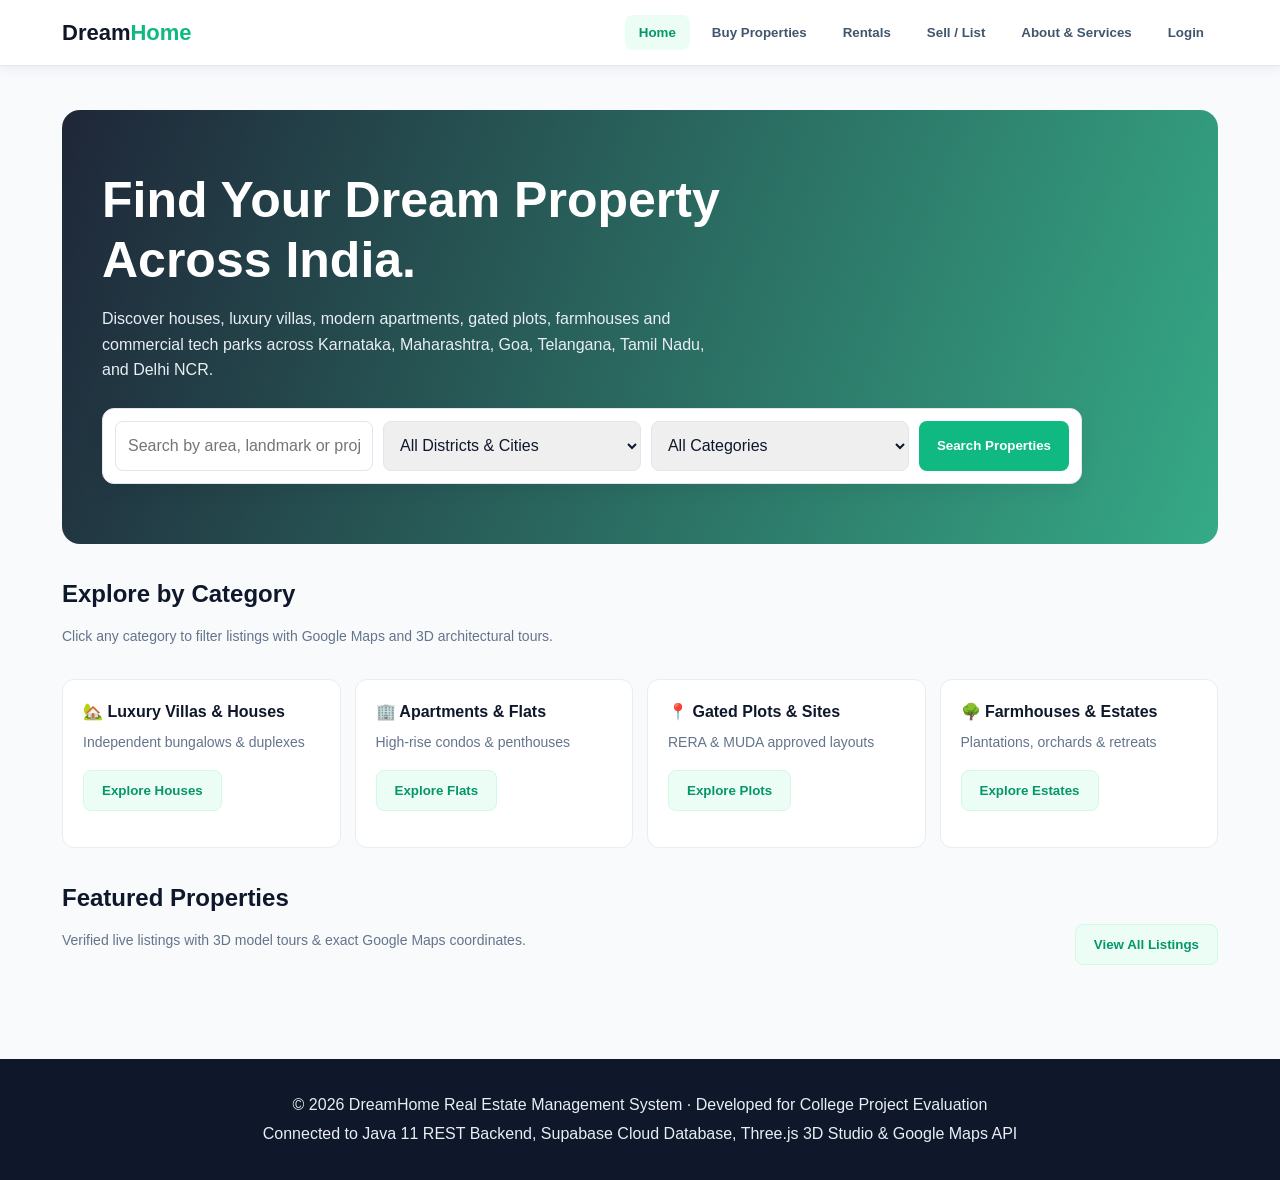
==== commit f62fa9df: "Initial commit" ====
--- a/src/main/webapp/index.html
+++ b/src/main/webapp/index.html
@@ -1,3828 +1,599 @@
 <!DOCTYPE html>
 <html lang="en">
 <head>
-  <meta charset="UTF-8">
-  <meta name="viewport" content="width=device-width, initial-scale=1.0">
-  <title>REAL ESTATE MANAGEMENT | Luxury 3D & Virtual Tour Platform</title>
-  
-  <!-- Google Fonts: Cinzel, Playfair Display & Inter -->
-  <link rel="preconnect" href="https://fonts.googleapis.com">
-  <link rel="preconnect" href="https://fonts.gstatic.com" crossorigin>
-  <link href="https://fonts.googleapis.com/css2?family=Cinzel:wght@500;600;700;800;900&family=Inter:wght@300;400;500;600;700;800&family=Playfair+Display:ital,wght@0,600;0,700;0,800;1,600&display=swap" rel="stylesheet">
-  
-  <!-- Bootstrap 5.3.2 & Bootstrap Icons -->
-  <link href="https://cdn.jsdelivr.net/npm/bootstrap@5.3.2/dist/css/bootstrap.min.css" rel="stylesheet">
-  <link href="https://cdn.jsdelivr.net/npm/bootstrap-icons@1.11.2/font/bootstrap-icons.min.css" rel="stylesheet">
-  
-  <!-- Three.js r128, OrbitControls & GLTFLoader -->
-  <script src="https://cdnjs.cloudflare.com/ajax/libs/three.js/r128/three.min.js"></script>
-  <script src="https://cdn.jsdelivr.net/npm/three@0.128.0/examples/js/controls/OrbitControls.js"></script>
-  <script src="https://cdn.jsdelivr.net/npm/three@0.128.0/examples/js/loaders/GLTFLoader.js"></script>
-
-  <style>
-    /* =========================================================================
-       LUXURY BLACK, WHITE & GOLD DESIGN SYSTEM
-       REAL ESTATE MANAGEMENT - 3D PLATFORM
-    ========================================================================= */
-    :root {
-      --bg-base: #08090b;
-      --bg-surface: #101216;
-      --bg-card: #151820;
-      --bg-card-hover: #1c202a;
-      --bg-card-alt: #12141a;
-      --gold-primary: #d4af37;
-      --gold-light: #f3cf65;
-      --gold-dark: #9b7a1e;
-      --gold-glow: rgba(212, 175, 55, 0.28);
-      --gold-border: rgba(212, 175, 55, 0.22);
-      --gold-border-bright: rgba(212, 175, 55, 0.55);
-      --gold-gradient: linear-gradient(135deg, #f3cf65 0%, #d4af37 50%, #aa841c 100%);
-      --gold-gradient-subtle: linear-gradient(135deg, rgba(243, 207, 101, 0.12) 0%, rgba(212, 175, 55, 0.05) 100%);
-      --text-white: #ffffff;
-      --text-cream: #f4ede2;
-      --text-muted: #9ca3af;
-      --text-muted-dark: #6b7280;
-      --border-subtle: rgba(255, 255, 255, 0.08);
-      --border-gold: rgba(212, 175, 55, 0.28);
-      --font-display: "Cinzel", "Playfair Display", Georgia, serif;
-      --font-body: "Inter", -apple-system, BlinkMacSystemFont, "Segoe UI", Roboto, sans-serif;
-    }
-
-    * { box-sizing: border-box; }
-    body {
-      background-color: var(--bg-base);
-      color: var(--text-cream);
-      font-family: var(--font-body);
-      margin: 0;
-      line-height: 1.6;
-      overflow-x: hidden;
-    }
-
-    /* Headings */
-    h1, h2, h3, h4, .font-luxury {
-      font-family: var(--font-display);
-      letter-spacing: 0.5px;
-    }
-
-    /* Scrollbar */
-    ::-webkit-scrollbar { width: 8px; height: 8px; }
-    ::-webkit-scrollbar-track { background: var(--bg-base); }
-    ::-webkit-scrollbar-thumb { background: #2a2e39; border-radius: 4px; }
-    ::-webkit-scrollbar-thumb:hover { background: var(--gold-dark); }
-
-    /* NAVBAR */
-    .navbar-luxury {
-      background: rgba(16, 18, 22, 0.94);
-      backdrop-filter: blur(14px);
-      -webkit-backdrop-filter: blur(14px);
-      border-bottom: 1px solid var(--border-gold);
-      padding: 0.85rem 0;
-      position: sticky;
-      top: 0;
-      z-index: 1040;
-      transition: all 0.3s ease;
-    }
-    .navbar-brand-luxury {
-      display: flex;
-      align-items: center;
-      gap: 0.65rem;
-      text-decoration: none;
-      cursor: pointer;
-    }
-    .navbar-brand-icon {
-      width: 40px;
-      height: 40px;
-      border-radius: 10px;
-      background: var(--gold-gradient);
-      display: flex;
-      align-items: center;
-      justify-content: center;
-      color: #08090b;
-      font-size: 1.25rem;
-      box-shadow: 0 0 16px var(--gold-glow);
-    }
-    .brand-title {
-      font-family: var(--font-display);
-      font-weight: 800;
-      font-size: 1.15rem;
-      color: var(--text-white);
-      letter-spacing: 1.2px;
-      line-height: 1.15;
-    }
-    .brand-subtitle {
-      font-size: 0.68rem;
-      letter-spacing: 2px;
-      color: var(--gold-light);
-      font-weight: 600;
-      text-transform: uppercase;
-    }
-    .nav-link-luxury {
-      color: #d1d5db !important;
-      font-size: 0.88rem;
-      font-weight: 500;
-      padding: 0.5rem 0.85rem !important;
-      border-radius: 8px;
-      transition: all 0.25s ease;
-      cursor: pointer;
-    }
-    .nav-link-luxury:hover, .nav-link-luxury.active {
-      color: var(--gold-light) !important;
-      background: rgba(212, 175, 55, 0.1);
-    }
-
-    /* BUTTONS */
-    .btn-gold {
-      background: var(--gold-gradient);
-      border: 1px solid var(--gold-light);
-      color: #08090b !important;
-      font-weight: 700;
-      font-size: 0.88rem;
-      letter-spacing: 0.5px;
-      border-radius: 8px;
-      padding: 0.58rem 1.25rem;
-      transition: all 0.3s cubic-bezier(0.16, 1, 0.3, 1);
-      box-shadow: 0 4px 14px rgba(212, 175, 55, 0.25);
-      display: inline-flex;
-      align-items: center;
-      justify-content: center;
-      gap: 0.45rem;
-      text-decoration: none;
-    }
-    .btn-gold:hover {
-      transform: translateY(-2px);
-      box-shadow: 0 6px 22px rgba(212, 175, 55, 0.45);
-      background: linear-gradient(135deg, #fce488 0%, #e2be4b 50%, #b88d22 100%);
-      color: #08090b !important;
-    }
-    .btn-outline-gold {
-      background: transparent;
-      border: 1.5px solid var(--gold-primary);
-      color: var(--gold-light) !important;
-      font-weight: 600;
-      font-size: 0.88rem;
-      border-radius: 8px;
-      padding: 0.55rem 1.2rem;
-      transition: all 0.25s ease;
-      display: inline-flex;
-      align-items: center;
-      justify-content: center;
-      gap: 0.45rem;
-      text-decoration: none;
-    }
-    .btn-outline-gold:hover {
-      background: rgba(212, 175, 55, 0.14);
-      border-color: var(--gold-light);
-      color: #ffffff !important;
-      transform: translateY(-1px);
-    }
-    .btn-dark-luxury {
-      background: var(--bg-card);
-      border: 1px solid rgba(255, 255, 255, 0.12);
-      color: #e5e7eb !important;
-      font-weight: 600;
-      font-size: 0.88rem;
-      border-radius: 8px;
-      padding: 0.55rem 1.1rem;
-      transition: all 0.2s ease;
-      display: inline-flex;
-      align-items: center;
-      gap: 0.45rem;
-    }
-    .btn-dark-luxury:hover {
-      background: var(--bg-card-hover);
-      border-color: var(--gold-primary);
-      color: var(--gold-light) !important;
-    }
-
-    /* BADGES */
-    .badge-gold {
-      background: rgba(212, 175, 55, 0.16);
-      border: 1px solid var(--gold-primary);
-      color: var(--gold-light);
-      font-weight: 600;
-      padding: 0.35rem 0.65rem;
-      border-radius: 6px;
-      font-size: 0.75rem;
-      display: inline-flex;
-      align-items: center;
-      gap: 0.3rem;
-      letter-spacing: 0.5px;
-    }
-    .badge-3d {
-      background: linear-gradient(135deg, #1e1b4b, #312e81);
-      border: 1px solid #6366f1;
-      color: #c7d2fe;
-      font-weight: 700;
-      font-size: 0.72rem;
-      padding: 0.35rem 0.6rem;
-      border-radius: 6px;
-      letter-spacing: 0.5px;
-    }
-    .badge-vr {
-      background: linear-gradient(135deg, #064e3b, #047857);
-      border: 1px solid #10b981;
-      color: #a7f3d0;
-      font-weight: 700;
-      font-size: 0.72rem;
-      padding: 0.35rem 0.6rem;
-      border-radius: 6px;
-      letter-spacing: 0.5px;
-    }
-    .badge-video {
-      background: linear-gradient(135deg, #701a75, #86198f);
-      border: 1px solid #c026d3;
-      color: #f5d0fe;
-      font-weight: 700;
-      font-size: 0.72rem;
-      padding: 0.35rem 0.6rem;
-      border-radius: 6px;
-      letter-spacing: 0.5px;
-    }
-
-    /* SPA VIEWS */
-    .spa-view { display: none; animation: fadeInView 0.3s ease; }
-    .spa-view.active { display: block; }
-    @keyframes fadeInView { from { opacity: 0; transform: translateY(8px); } to { opacity: 1; transform: translateY(0); } }
-
-    /* HERO SECTION */
-    .hero-luxury {
-      position: relative;
-      min-height: 640px;
-      background: linear-gradient(rgba(8,9,11,0.78), rgba(8,9,11,0.94)), url('https://images.unsplash.com/photo-1600596542815-ffad4c1539a9?auto=format&fit=crop&w=2000&q=85') center/cover no-repeat;
-      display: flex;
-      align-items: center;
-      padding: 5rem 0 4rem;
-      border-bottom: 1px solid var(--border-gold);
-    }
-    .hero-glow-blob {
-      position: absolute;
-      top: 15%;
-      left: 50%;
-      transform: translateX(-50%);
-      width: 500px;
-      height: 250px;
-      background: radial-gradient(circle, rgba(212, 175, 55, 0.16) 0%, transparent 70%);
-      pointer-events: none;
-      filter: blur(40px);
-    }
-    .hero-badge-pill {
-      display: inline-flex;
-      align-items: center;
-      gap: 0.55rem;
-      background: rgba(212, 175, 55, 0.12);
-      border: 1px solid var(--gold-border-bright);
-      padding: 0.4rem 1rem;
-      border-radius: 50px;
-      color: var(--gold-light);
-      font-size: 0.8rem;
-      font-weight: 600;
-      letter-spacing: 1px;
-      text-transform: uppercase;
-      margin-bottom: 1.25rem;
-    }
-    .hero-title {
-      font-size: 3.2rem;
-      font-weight: 800;
-      color: #ffffff;
-      line-height: 1.18;
-      margin-bottom: 1.2rem;
-    }
-    .hero-title span {
-      background: var(--gold-gradient);
-      -webkit-background-clip: text;
-      -webkit-text-fill-color: transparent;
-    }
-    .hero-subtitle {
-      font-size: 1.15rem;
-      color: #d1d5db;
-      max-width: 680px;
-      margin: 0 auto 2.2rem;
-      font-weight: 300;
-    }
-
-    /* SEARCH BAR */
-    .luxury-search-box {
-      background: rgba(21, 24, 32, 0.95);
-      border: 1.5px solid var(--border-gold);
-      border-radius: 16px;
-      padding: 1.25rem;
-      box-shadow: 0 16px 40px rgba(0, 0, 0, 0.6), 0 0 25px var(--gold-glow);
-      backdrop-filter: blur(12px);
-      max-width: 1040px;
-      margin: 0 auto;
-    }
-    .search-input-wrap {
-      position: relative;
-    }
-    .search-input-wrap i {
-      position: absolute;
-      left: 14px;
-      top: 50%;
-      transform: translateY(-50%);
-      color: var(--gold-primary);
-      font-size: 1rem;
-    }
-    .form-control-luxury, .form-select-luxury {
-      background: #0d0f14;
-      border: 1px solid rgba(255, 255, 255, 0.12);
-      color: #ffffff;
-      border-radius: 10px;
-      padding: 0.7rem 1rem 0.7rem 2.5rem;
-      font-size: 0.9rem;
-    }
-    .form-control-luxury:focus, .form-select-luxury:focus {
-      background: #0d0f14;
-      color: #ffffff;
-      border-color: var(--gold-primary);
-      box-shadow: 0 0 0 3px rgba(212, 175, 55, 0.2);
-    }
-    .form-select-luxury option {
-      background: #111317;
-      color: #ffffff;
-    }
-
-    /* LUXURY CARDS */
-    .luxury-card {
-      background: var(--bg-card);
-      border: 1px solid var(--border-subtle);
-      border-radius: 14px;
-      overflow: hidden;
-      transition: all 0.3s cubic-bezier(0.16, 1, 0.3, 1);
-      display: flex;
-      flex-direction: column;
-      height: 100%;
-      position: relative;
-    }
-    .luxury-card:hover {
-      transform: translateY(-6px);
-      border-color: var(--gold-border-bright);
-      box-shadow: 0 16px 36px rgba(0, 0, 0, 0.5), 0 0 24px rgba(212, 175, 55, 0.2);
-    }
-    .luxury-card-img-wrap {
-      position: relative;
-      height: 240px;
-      overflow: hidden;
-      background: #0d0f14;
-    }
-    .luxury-card-img {
-      width: 100%;
-      height: 100%;
-      object-fit: cover;
-      transition: transform 0.6s ease;
-    }
-    .luxury-card:hover .luxury-card-img {
-      transform: scale(1.06);
-    }
-    .card-top-badges {
-      position: absolute;
-      top: 12px;
-      left: 12px;
-      right: 12px;
-      display: flex;
-      justify-content: space-between;
-      align-items: center;
-      z-index: 2;
-    }
-    .card-floating-actions {
-      position: absolute;
-      bottom: 12px;
-      right: 12px;
-      display: flex;
-      gap: 0.4rem;
-      z-index: 2;
-    }
-    .action-circle-btn {
-      width: 36px;
-      height: 36px;
-      border-radius: 50%;
-      background: rgba(16, 18, 22, 0.85);
-      border: 1px solid rgba(255, 255, 255, 0.15);
-      color: #ffffff;
-      display: flex;
-      align-items: center;
-      justify-content: center;
-      cursor: pointer;
-      backdrop-filter: blur(6px);
-      transition: all 0.2s ease;
-    }
-    .action-circle-btn:hover {
-      background: var(--gold-gradient);
-      color: #08090b;
-      border-color: var(--gold-light);
-      transform: scale(1.1);
-    }
-    .action-circle-btn.favorited {
-      background: #ef4444;
-      color: #ffffff;
-      border-color: #ef4444;
-    }
-    .card-body-luxury {
-      padding: 1.3rem;
-      display: flex;
-      flex-direction: column;
-      flex-grow: 1;
-    }
-    .card-price-row {
-      display: flex;
-      justify-content: space-between;
-      align-items: baseline;
-      margin-bottom: 0.4rem;
-    }
-    .card-price {
-      font-family: var(--font-display);
-      font-size: 1.4rem;
-      font-weight: 700;
-      color: var(--gold-light);
-    }
-    .card-title {
-      font-size: 1.05rem;
-      font-weight: 600;
-      color: #ffffff;
-      margin-bottom: 0.4rem;
-      display: -webkit-box;
-      -webkit-line-clamp: 1;
-      -webkit-box-orient: vertical;
-      overflow: hidden;
-    }
-    .card-loc {
-      color: var(--text-muted);
-      font-size: 0.82rem;
-      margin-bottom: 0.85rem;
-      display: flex;
-      align-items: center;
-      gap: 0.35rem;
-    }
-    .specs-grid {
-      display: grid;
-      grid-template-columns: repeat(3, 1fr);
-      gap: 0.5rem;
-      background: #0d0f14;
-      border: 1px solid rgba(255, 255, 255, 0.05);
-      border-radius: 8px;
-      padding: 0.6rem 0.5rem;
-      margin-bottom: 1rem;
-      text-align: center;
-    }
-    .spec-item .spec-label {
-      font-size: 0.68rem;
-      color: var(--text-muted);
-      text-transform: uppercase;
-      letter-spacing: 0.5px;
-    }
-    .spec-item .spec-val {
-      font-size: 0.85rem;
-      font-weight: 700;
-      color: var(--text-cream);
-    }
-    .card-action-bar {
-      margin-top: auto;
-      display: grid;
-      grid-template-columns: 1fr 1fr;
-      gap: 0.45rem;
-    }
-
-    /* CATEGORIES GRID */
-    .category-card {
-      background: var(--bg-card);
-      border: 1px solid var(--border-subtle);
-      border-radius: 14px;
-      padding: 1.4rem;
-      transition: all 0.3s ease;
-      cursor: pointer;
-      position: relative;
-      overflow: hidden;
-      height: 100%;
-    }
-    .category-card:hover {
-      border-color: var(--gold-primary);
-      transform: translateY(-4px);
-      box-shadow: 0 12px 28px rgba(0,0,0,0.4), 0 0 20px var(--gold-glow);
-    }
-    .category-icon-box {
-      width: 52px;
-      height: 52px;
-      border-radius: 12px;
-      background: rgba(212, 175, 55, 0.12);
-      border: 1px solid var(--border-gold);
-      display: flex;
-      align-items: center;
-      justify-content: center;
-      color: var(--gold-light);
-      font-size: 1.6rem;
-      margin-bottom: 1rem;
-    }
-    .category-title {
-      font-family: var(--font-display);
-      font-size: 1.15rem;
-      font-weight: 700;
-      color: #ffffff;
-      margin-bottom: 0.5rem;
-    }
-    .subcategory-pill {
-      display: inline-block;
-      font-size: 0.72rem;
-      color: #d1d5db;
-      background: #0d0f14;
-      border: 1px solid rgba(255,255,255,0.08);
-      padding: 0.2rem 0.55rem;
-      border-radius: 20px;
-      margin: 0.15rem;
-      transition: all 0.2s ease;
-    }
-    .subcategory-pill:hover {
-      background: var(--gold-primary);
-      color: #08090b;
-      border-color: var(--gold-primary);
-    }
-
-    /* BUILDING PLOTS INTERACTIVE MASTER PLAN */
-    .plot-layout-box {
-      background: #0d0f14;
-      border: 2px solid var(--border-gold);
-      border-radius: 16px;
-      padding: 1.5rem;
-      box-shadow: 0 20px 45px rgba(0,0,0,0.7);
-    }
-    .plot-grid {
-      display: grid;
-      grid-template-columns: repeat(4, 1fr);
-      gap: 1rem;
-    }
-    @media (max-width: 768px) {
-      .plot-grid { grid-template-columns: repeat(2, 1fr); }
-    }
-    .plot-tile {
-      background: #14171f;
-      border: 1.5px solid rgba(255,255,255,0.08);
-      border-radius: 12px;
-      padding: 1.1rem;
-      cursor: pointer;
-      transition: all 0.25s cubic-bezier(0.16, 1, 0.3, 1);
-      position: relative;
-    }
-    .plot-tile:hover {
-      transform: scale(1.03);
-      border-color: var(--gold-light);
-      box-shadow: 0 8px 24px rgba(0,0,0,0.5), 0 0 18px var(--gold-glow);
-    }
-    .plot-tile.selected {
-      border-color: var(--gold-light);
-      background: rgba(212, 175, 55, 0.12);
-      box-shadow: 0 0 20px var(--gold-glow);
-    }
-    .plot-tile.status-available { border-top: 4px solid #10b981; }
-    .plot-tile.status-reserved { border-top: 4px solid #f59e0b; }
-    .plot-tile.status-sold { border-top: 4px solid #6b7280; opacity: 0.75; }
-
-    /* 3D VIEWER MODAL & CANVAS */
-    .modal-3d-content {
-      background: #0b0d11;
-      border: 1.5px solid var(--border-gold);
-      border-radius: 16px;
-      overflow: hidden;
-      box-shadow: 0 25px 60px rgba(0,0,0,0.9), 0 0 30px var(--gold-glow);
-    }
-    .three-canvas-container {
-      width: 100%;
-      height: 520px;
-      position: relative;
-      background: radial-gradient(circle at 50% 50%, #1a1e28 0%, #0a0b0e 100%);
-      overflow: hidden;
-      cursor: grab;
-    }
-    .three-canvas-container:active { cursor: grabbing; }
-    .three-controls-overlay {
-      position: absolute;
-      bottom: 20px;
-      left: 50%;
-      transform: translateX(-50%);
-      display: flex;
-      gap: 0.5rem;
-      background: rgba(14, 16, 22, 0.88);
-      border: 1px solid var(--border-gold);
-      padding: 0.5rem 0.85rem;
-      border-radius: 50px;
-      backdrop-filter: blur(10px);
-      z-index: 10;
-    }
-    .three-btn {
-      background: transparent;
-      border: none;
-      color: #e5e7eb;
-      font-size: 0.85rem;
-      font-weight: 600;
-      padding: 0.4rem 0.75rem;
-      border-radius: 20px;
-      transition: all 0.2s ease;
-      cursor: pointer;
-      display: flex;
-      align-items: center;
-      gap: 0.35rem;
-    }
-    .three-btn:hover, .three-btn.active {
-      background: var(--gold-gradient);
-      color: #08090b;
-    }
-    .three-loading-spinner {
-      position: absolute;
-      top: 50%;
-      left: 50%;
-      transform: translate(-50%, -50%);
-      z-index: 20;
-      text-align: center;
-      color: var(--gold-light);
-      pointer-events: none;
-    }
-    .three-badge-watermark {
-      position: absolute;
-      top: 16px;
-      left: 16px;
-      z-index: 10;
-      background: rgba(14, 16, 22, 0.8);
-      border: 1px solid var(--border-gold);
-      padding: 0.4rem 0.8rem;
-      border-radius: 8px;
-      backdrop-filter: blur(6px);
-      font-size: 0.78rem;
-      color: var(--gold-light);
-      font-weight: 600;
-    }
-
-    /* 360 PANORAMA ROOM NAV */
-    .tour-rooms-nav {
-      position: absolute;
-      bottom: 20px;
-      left: 50%;
-      transform: translateX(-50%);
-      display: flex;
-      gap: 0.45rem;
-      background: rgba(10, 12, 16, 0.9);
-      border: 1px solid var(--border-gold);
-      padding: 0.5rem 0.85rem;
-      border-radius: 50px;
-      backdrop-filter: blur(10px);
-      z-index: 10;
-      overflow-x: auto;
-      max-width: 90%;
-    }
-    .tour-room-pill {
-      background: transparent;
-      border: 1px solid rgba(255,255,255,0.12);
-      color: #d1d5db;
-      font-size: 0.78rem;
-      font-weight: 600;
-      padding: 0.35rem 0.8rem;
-      border-radius: 20px;
-      white-space: nowrap;
-      cursor: pointer;
-      transition: all 0.2s ease;
-    }
-    .tour-room-pill:hover, .tour-room-pill.active {
-      background: var(--gold-gradient);
-      color: #08090b;
-      border-color: var(--gold-light);
-    }
-
-    /* MODAL BASE STYLING */
-    .modal-content-luxury {
-      background: var(--bg-surface);
-      border: 1.5px solid var(--border-gold);
-      border-radius: 16px;
-      color: #ffffff;
-      box-shadow: 0 25px 50px rgba(0,0,0,0.85);
-    }
-    .modal-header-luxury {
-      border-bottom: 1px solid var(--border-gold);
-      padding: 1.2rem 1.5rem;
-      display: flex;
-      justify-content: space-between;
-      align-items: center;
-    }
-    .modal-footer-luxury {
-      border-top: 1px solid rgba(255,255,255,0.08);
-      padding: 1rem 1.5rem;
-    }
-
-    /* TOAST */
-    #toast-container {
-      position: fixed;
-      top: 24px;
-      right: 24px;
-      z-index: 9999;
-      display: flex;
-      flex-direction: column;
-      gap: 0.65rem;
-    }
-    .toast-luxury {
-      background: rgba(20, 24, 32, 0.96);
-      border: 1px solid var(--gold-primary);
-      box-shadow: 0 10px 25px rgba(0,0,0,0.6), 0 0 15px var(--gold-glow);
-      color: #ffffff;
-      padding: 0.85rem 1.25rem;
-      border-radius: 10px;
-      backdrop-filter: blur(10px);
-      min-width: 280px;
-      font-size: 0.9rem;
-      animation: slideInToast 0.25s ease;
-    }
-    @keyframes slideInToast { from { transform: translateX(100%); opacity: 0; } to { transform: translateX(0); opacity: 1; } }
-
-    /* AUTH TABS & OTP STYLING */
-    .auth-tab-btn {
-      flex: 1;
-      padding: 0.65rem;
-      background: transparent;
-      border: none;
-      border-bottom: 2px solid transparent;
-      color: var(--text-muted);
-      font-weight: 600;
-      font-size: 0.92rem;
-      cursor: pointer;
-    }
-    .auth-tab-btn.active {
-      color: var(--gold-light);
-      border-bottom-color: var(--gold-primary);
-    }
-    .otp-digit {
-      width: 48px;
-      height: 52px;
-      font-size: 1.5rem;
-      font-weight: 700;
-      text-align: center;
-      background: #0d0f14;
-      border: 1.5px solid rgba(255,255,255,0.15);
-      border-radius: 10px;
-      color: var(--gold-light);
-    }
-    .otp-digit:focus {
-      border-color: var(--gold-primary);
-      box-shadow: 0 0 10px var(--gold-glow);
-      outline: none;
-    }
-    .email-feedback {
-      font-size: 0.8rem;
-      margin-top: 0.35rem;
-      display: none;
-    }
-    .email-feedback.valid { display: block; color: #10b981; }
-    .email-feedback.invalid { display: block; color: #ef4444; }
-    .email-feedback.checking { display: block; color: #f59e0b; }
-
-    /* TRUSTED AGENTS SECTION */
-    .agent-card {
-      background: var(--bg-card);
-      border: 1px solid var(--border-subtle);
-      border-radius: 14px;
-      padding: 1.4rem;
-      text-align: center;
-      transition: all 0.3s ease;
-      height: 100%;
-    }
-    .agent-card:hover {
-      border-color: var(--gold-primary);
-      transform: translateY(-4px);
-      box-shadow: 0 12px 28px rgba(0,0,0,0.5), 0 0 20px var(--gold-glow);
-    }
-    .agent-avatar {
-      width: 90px;
-      height: 90px;
-      border-radius: 50%;
-      object-fit: cover;
-      border: 2px solid var(--gold-primary);
-      margin: 0 auto 1rem;
-      box-shadow: 0 0 16px var(--gold-glow);
-    }
-
-    /* FOOTER */
-    .footer-luxury {
-      background: #050608;
-      border-top: 1px solid var(--border-gold);
-      padding: 4rem 0 2rem;
-      color: #9ca3af;
-      font-size: 0.88rem;
-    }
-    .footer-heading {
-      font-family: var(--font-display);
-      color: #ffffff;
-      font-size: 1rem;
-      font-weight: 700;
-      margin-bottom: 1.2rem;
-      letter-spacing: 0.5px;
-    }
-    .footer-link {
-      color: #9ca3af;
-      text-decoration: none;
-      display: block;
-      margin-bottom: 0.55rem;
-      transition: color 0.2s ease;
-    }
-    .footer-link:hover { color: var(--gold-light); }
-  </style>
+<meta charset="UTF-8">
+<meta name="viewport" content="width=device-width, initial-scale=1.0">
+<title>DreamHome | Real Estate Management System</title>
+<style>
+:root{
+  --navy:#0f172a;
+  --blue:#059669;
+  --gold:#10b981;
+  --bg:#f8fafc;
+  --ink:#0f172a;
+  --muted:#64748b;
+  --white:#fff;
+  --light-green:#ecfdf5;
+  --border:#e2e8f0;
+}
+*{box-sizing:border-box}body{margin:0;font-family:Arial,Helvetica,sans-serif;background:var(--bg);color:var(--ink);line-height:1.5}
+header{background:#fff;position:sticky;top:0;z-index:100;box-shadow:0 2px 12px #14283b12;border-bottom:1px solid var(--border)}
+.nav{max-width:1200px;margin:auto;display:flex;align-items:center;justify-content:space-between;padding:15px 22px;gap:18px}
+.logo{font-size:22px;font-weight:800;color:var(--navy);cursor:pointer}.logo span{color:var(--gold)}
+nav{display:flex;gap:8px;flex-wrap:wrap;align-items:center}nav button{border:0;background:transparent;padding:10px 14px;border-radius:8px;color:#40566c;font-weight:600;cursor:pointer;transition:all 0.2s}
+nav button:hover,nav button.active{background:var(--light-green);color:var(--blue)}
+.user-pill{display:inline-flex;align-items:center;gap:6px;padding:6px 14px;background:var(--light-green);color:var(--blue);border-radius:20px;font-size:13px;font-weight:700}
+.container{max-width:1200px;margin:auto;padding:28px 22px}
+.hero{background:linear-gradient(110deg,#0f172aee,#059669cc),url('https://images.unsplash.com/photo-1600585154340-be6161a56a0c?auto=format&fit=crop&w=1600&q=85') center/cover;color:white;border-radius:18px;padding:60px 40px;margin-top:16px}
+.hero h1{font-size:clamp(30px,4.5vw,50px);max-width:700px;margin:0 0 14px;line-height:1.2}.hero p{font-size:16px;color:#e8eef4;max-width:620px;line-height:1.6}
+.search{display:flex;gap:10px;flex-wrap:wrap;background:#fff;padding:12px;border-radius:12px;max-width:980px;margin-top:25px;border:1px solid var(--border);box-shadow:0 6px 20px rgba(0,0,0,0.06)}
+.search input,.search select{flex:1;min-width:160px;border:1px solid #e0e6ec;border-radius:8px;padding:12px;color:var(--ink);font:inherit;outline:none}
+.search input:focus,.search select:focus{border-color:var(--gold)}
+.btn{border:0;background:var(--gold);color:#ffffff;padding:12px 18px;border-radius:8px;font-weight:700;cursor:pointer;transition:all 0.2s;text-decoration:none;display:inline-flex;align-items:center;justify-content:center;gap:6px}
+.btn:hover{background:var(--blue);transform:translateY(-1px)}
+.btn.blue{background:var(--blue);color:white}
+.btn.blue:hover{background:#047857}
+.btn.light{background:var(--light-green);color:var(--blue);border:1px solid #d1fae5}
+.btn.light:hover{background:#a7f3d0}
+.btn.black{background:var(--navy);color:white}
+.btn.black:hover{background:#1e293b}
+.section-head{display:flex;justify-content:space-between;align-items:end;gap:12px;margin:32px 0 16px}.section-head h2{margin:0;color:var(--navy)}.muted{color:var(--muted);font-size:14px}
+.grid{display:grid;grid-template-columns:repeat(3,1fr);gap:20px}
+.card{background:#fff;border:1px solid #e8edf2;border-radius:14px;overflow:hidden;box-shadow:0 4px 16px rgba(0,0,0,0.04);transition:transform 0.2s,box-shadow 0.2s;display:flex;flex-direction:column}
+.card:hover{transform:translateY(-3px);box-shadow:0 8px 24px rgba(0,0,0,0.08);border-color:var(--gold)}
+.card-thumb-wrap{position:relative}
+.card img{width:100%;height:195px;object-fit:cover;display:block}
+.tag-3d{background:rgba(5,150,105,0.95);color:white;padding:4px 8px;border-radius:14px;font-size:11px;font-weight:700}
+.card-body{padding:16px;display:flex;flex-direction:column;flex:1}.card h3{margin:8px 0;color:var(--navy);font-size:16px;line-height:1.4}
+.price{font-size:20px;font-weight:800;color:var(--blue);margin-bottom:4px}.tag{display:inline-block;background:var(--light-green);color:var(--blue);padding:4px 9px;border-radius:20px;font-size:12px;font-weight:700;width:fit-content}
+.features{display:grid;grid-template-columns:repeat(4,1fr);gap:14px;margin-top:18px}
+.feature{background:white;padding:20px;border-radius:12px;border:1px solid #e8edf2;transition:border-color 0.2s}
+.feature:hover{border-color:var(--gold)}.feature b{display:block;color:var(--navy);margin-bottom:6px;font-size:16px}
+.page{display:none}.page.active{display:block}.panel{background:#fff;border:1px solid #e7edf2;border-radius:14px;padding:22px;margin:18px 0;box-shadow:0 4px 12px rgba(0,0,0,0.03)}
+.two{display:grid;grid-template-columns:1.2fr .8fr;gap:22px}.field{margin:12px 0}
+.field label{display:block;font-weight:700;font-size:14px;margin-bottom:6px;color:var(--navy)}
+.field input,.field select,.field textarea{width:100%;padding:12px;border:1px solid #dce4eb;border-radius:8px;font:inherit;outline:none}
+.field input:focus,.field select:focus,.field textarea:focus{border-color:var(--gold)}
+.field textarea{min-height:100px;resize:vertical}.details-img{width:100%;height:330px;object-fit:cover;border-radius:12px;display:block}
+.detail-list{display:grid;grid-template-columns:repeat(2,1fr);gap:10px}.detail-list div{background:#f8fafc;padding:12px;border-radius:8px;border:1px solid var(--border)}
+.viewer{height:420px;border-radius:12px;background:#0f172a;overflow:hidden;position:relative}
+.viewer iframe{width:100%;height:100%;border:0}
+footer{background:var(--navy);color:#e8eef4;padding:32px 20px;text-align:center;margin-top:50px;line-height:1.8}
+@media(max-width:920px){.grid{grid-template-columns:repeat(2,1fr)}.features{grid-template-columns:repeat(2,1fr)}.two{grid-template-columns:1fr}}
+@media(max-width:580px){.grid{grid-template-columns:1fr}.features{grid-template-columns:1fr}.hero{padding:40px 20px}.container{padding:16px 14px}.detail-list{grid-template-columns:1fr}nav button{padding:8px 10px}}
+</style>
 </head>
 <body>
-
-  <!-- TOAST CONTAINER -->
-  <div id="toast-container"></div>
-
-  <!-- LUXURY NAVBAR -->
-  <nav class="navbar navbar-expand-lg navbar-luxury">
-    <div class="container-fluid px-lg-5">
-      <a class="navbar-brand-luxury" onclick="navigate('home')">
-        <div class="navbar-brand-icon"><i class="bi bi-buildings"></i></div>
-        <div>
-          <div class="brand-title">REAL ESTATE MANAGEMENT</div>
-          <div class="brand-subtitle">PREMIUM 3D &amp; VIRTUAL PLATFORM</div>
-        </div>
-      </a>
-      
-      <button class="navbar-toggler border-0 text-white" type="button" data-bs-toggle="collapse" data-bs-target="#navMenu">
-        <i class="bi bi-list fs-2 text-gold"></i>
-      </button>
-
-      <div class="collapse navbar-collapse" id="navMenu">
-        <ul class="navbar-nav mx-auto mb-2 mb-lg-0 gap-1">
-          <li class="nav-item"><a class="nav-link-luxury active" onclick="navigate('home')"><i class="bi bi-house-door me-1"></i>Home</a></li>
-          <li class="nav-item"><a class="nav-link-luxury" onclick="openProperties({purpose:'BUY'})"><i class="bi bi-bag-check me-1"></i>Buy Property</a></li>
-          <li class="nav-item"><a class="nav-link-luxury" onclick="openProperties({purpose:'RENT'})"><i class="bi bi-key me-1"></i>Rent Property</a></li>
-          <li class="nav-item"><a class="nav-link-luxury" onclick="navigate('plots')"><i class="bi bi-grid-3x3 me-1"></i>Building Plots</a></li>
-          <li class="nav-item"><a class="nav-link-luxury" onclick="navigate('farmhouses')"><i class="bi bi-tree me-1"></i>Farmhouses</a></li>
-          <li class="nav-item"><a class="nav-link-luxury" onclick="navigate('tours')"><i class="bi bi-badge-3d me-1"></i>3D Virtual Tours</a></li>
-          <li class="nav-item"><a class="nav-link-luxury" onclick="navigate('agents')"><i class="bi bi-person-badge me-1"></i>Agents</a></li>
-          <li class="nav-item"><a class="nav-link-luxury" onclick="navigate('contact')"><i class="bi bi-envelope me-1"></i>Contact Us</a></li>
-        </ul>
-
-        <div class="d-flex align-items-center gap-2">
-          <!-- Favorites Counter -->
-          <button class="btn btn-dark-luxury btn-sm position-relative" onclick="openFavoritesModal()" title="Saved Favorites">
-            <i class="bi bi-heart-fill text-danger"></i>
-            <span class="position-absolute top-0 start-100 translate-middle badge rounded-pill bg-gold text-dark" id="nav-fav-badge" style="font-size:0.7rem; display:none;">0</span>
-          </button>
-
-          <!-- Compare Counter -->
-          <button class="btn btn-dark-luxury btn-sm position-relative" onclick="navigate('compare')" title="Compare Properties">
-            <i class="bi bi-columns-gap text-warning"></i>
-            <span class="position-absolute top-0 start-100 translate-middle badge rounded-pill bg-warning text-dark" id="nav-compare-badge" style="font-size:0.7rem; display:none;">0</span>
-          </button>
-
-          <!-- Post Property CTA -->
-          <button class="btn btn-outline-gold btn-sm" onclick="navigate('post')">
-            <i class="bi bi-plus-circle me-1"></i>Sell Property
-          </button>
-
-          <!-- User Auth Slot -->
-          <div id="nav-auth-slot">
-            <button class="btn btn-gold btn-sm" onclick="openAuthModal('login')">
-              <i class="bi bi-person-lock me-1"></i>Login / Register
-            </button>
-          </div>
-        </div>
-      </div>
-    </div>
+<header><div class="nav">
+  <div class="logo" onclick="showPage('home',document.querySelectorAll('nav button')[0])">Dream<span>Home</span></div>
+  <nav>
+    <button class="active" onclick="showPage('home',this)">Home</button>
+    <button onclick="showPage('buy',this)">Buy Properties</button>
+    <button onclick="showPage('rent',this)">Rentals</button>
+    <button onclick="showPage('sell',this)">Sell / List</button>
+    <button onclick="showPage('about',this)">About &amp; Services</button>
+    <button id="navLoginBtn" onclick="showPage('login',this)">Login</button>
   </nav>
-
-  <!-- =========================================================================
-       VIEW 1: LUXURY HOMEPAGE
-  ========================================================================= -->
-  <section id="view-home" class="spa-view active">
-    <!-- HERO SECTION -->
-    <div class="hero-luxury">
-      <div class="hero-glow-blob"></div>
-      <div class="container text-center position-relative" style="z-index: 2;">
-        <div class="hero-badge-pill">
-          <i class="bi bi-stars"></i> Next-Generation 3D Architectural Real Estate
-        </div>
-        <h1 class="hero-title">
-          Explore Properties in<br><span>Interactive 3D &amp; 360° Tours</span>
-        </h1>
-        <p class="hero-subtitle">
-          Discover handpicked luxury villas, high-rise penthouses, gated residential plots, sprawling farmhouses, and prime commercial tech spaces across India.
-        </p>
-
-        <!-- LUXURY QUICK SEARCH -->
-        <div class="luxury-search-box">
-          <form onsubmit="handleHeroSearch(event)" class="row g-2 align-items-center">
-            <div class="col-md-3">
-              <div class="search-input-wrap">
-                <i class="bi bi-building"></i>
-                <select class="form-select form-select-luxury" id="hero-cat">
-                  <option value="">All Categories</option>
-                  <option value="RESIDENTIAL">Villas &amp; Houses</option>
-                  <option value="APARTMENT">Luxury Apartments</option>
-                  <option value="PLOT">Building Plots</option>
-                  <option value="FARMHOUSE">Farmhouses &amp; Estates</option>
-                  <option value="COMMERCIAL">Commercial Tech Parks</option>
-                  <option value="AGRICULTURAL">Agricultural Land</option>
-                </select>
-              </div>
-            </div>
-            <div class="col-md-2">
-              <div class="search-input-wrap">
-                <i class="bi bi-tag"></i>
-                <select class="form-select form-select-luxury" id="hero-purpose">
-                  <option value="">Buy / Rent</option>
-                  <option value="BUY">Buy</option>
-                  <option value="RENT">Rent / Lease</option>
-                </select>
-              </div>
-            </div>
-            <div class="col-md-3">
-              <div class="search-input-wrap">
-                <i class="bi bi-geo-alt"></i>
-                <select class="form-select form-select-luxury" id="hero-city">
-                  <option value="">All Prime Cities</option>
-                  <option value="Bengaluru">Bengaluru</option>
-                  <option value="Mumbai">Mumbai</option>
-                  <option value="Delhi-NCR">Delhi-NCR</option>
-                  <option value="Hyderabad">Hyderabad</option>
-                  <option value="Pune">Pune</option>
-                  <option value="Goa">Goa</option>
-                </select>
-              </div>
-            </div>
-            <div class="col-md-2">
-              <div class="search-input-wrap">
-                <i class="bi bi-currency-rupee"></i>
-                <select class="form-select form-select-luxury" id="hero-budget">
-                  <option value="">Any Budget</option>
-                  <option value="5000000">Up to ₹50 Lakhs</option>
-                  <option value="15000000">₹50L - ₹1.5 Cr</option>
-                  <option value="30000000">₹1.5 Cr - ₹3 Cr</option>
-                  <option value="100000000">₹3 Cr &amp; Above</option>
-                </select>
-              </div>
-            </div>
-            <div class="col-md-2">
-              <button type="submit" class="btn btn-gold w-100 py-2">
-                <i class="bi bi-search"></i> Search
-              </button>
-            </div>
-          </form>
-        </div>
-
-        <!-- LIVE KPIS RIBBON -->
-        <div class="row g-3 justify-content-center mt-4">
-          <div class="col-6 col-md-3">
-            <div class="d-flex align-items-center justify-content-center gap-2 text-cream small">
-              <i class="bi bi-shield-check text-gold fs-5"></i>
-              <span><strong>100% RERA</strong> Verified Properties</span>
-            </div>
-          </div>
-          <div class="col-6 col-md-3">
-            <div class="d-flex align-items-center justify-content-center gap-2 text-cream small">
-              <i class="bi bi-badge-3d text-gold fs-5"></i>
-              <span><strong>Three.js</strong> 3D Interactive Models</span>
-            </div>
-          </div>
-          <div class="col-6 col-md-3">
-            <div class="d-flex align-items-center justify-content-center gap-2 text-cream small">
-              <i class="bi bi-compass text-gold fs-5"></i>
-              <span><strong>360° Panoramic</strong> Virtual Walkthroughs</span>
-            </div>
-          </div>
-          <div class="col-6 col-md-3">
-            <div class="d-flex align-items-center justify-content-center gap-2 text-cream small">
-              <i class="bi bi-currency-rupee text-gold fs-5"></i>
-              <span><strong>Zero Brokerage</strong> Direct Owner / Agent</span>
-            </div>
-          </div>
-        </div>
-      </div>
-    </div>
-
-    <!-- 1. EXPLORE PROPERTY CATEGORIES SECTION -->
-    <div class="container py-5">
-      <div class="d-flex justify-content-between align-items-end mb-4">
-        <div>
-          <span class="badge-gold mb-2">CURATED PORTFOLIO</span>
-          <h2 class="text-white mb-0">Explore Property Categories</h2>
-        </div>
-        <button class="btn btn-outline-gold btn-sm" onclick="openProperties({})">
-          View All Listings <i class="bi bi-arrow-right ms-1"></i>
-        </button>
-      </div>
-
-      <div class="row g-4">
-        <!-- A. Independent Houses -->
-        <div class="col-md-4 col-sm-6">
-          <div class="category-card" onclick="openProperties({category:'RESIDENTIAL'})">
-            <div class="category-icon-box"><i class="bi bi-house-door"></i></div>
-            <div class="category-title">Independent Houses</div>
-            <p class="text-muted small mb-3">Architecturally designed individual bungalows, duplex houses and luxury estates.</p>
-            <div>
-              <span class="subcategory-pill" onclick="event.stopPropagation(); openProperties({category:'RESIDENTIAL', beds:1})">1 BHK</span>
-              <span class="subcategory-pill" onclick="event.stopPropagation(); openProperties({category:'RESIDENTIAL', beds:2})">2 BHK</span>
-              <span class="subcategory-pill" onclick="event.stopPropagation(); openProperties({category:'RESIDENTIAL', beds:3})">3 BHK</span>
-              <span class="subcategory-pill" onclick="event.stopPropagation(); openProperties({category:'RESIDENTIAL', beds:4})">4 BHK</span>
-              <span class="subcategory-pill" onclick="event.stopPropagation(); openProperties({category:'RESIDENTIAL'})">Duplex</span>
-              <span class="subcategory-pill" onclick="event.stopPropagation(); openProperties({category:'RESIDENTIAL'})">Luxury</span>
-            </div>
-          </div>
-        </div>
-
-        <!-- B. Apartments -->
-        <div class="col-md-4 col-sm-6">
-          <div class="category-card" onclick="openProperties({category:'RESIDENTIAL'})">
-            <div class="category-icon-box"><i class="bi bi-buildings"></i></div>
-            <div class="category-title">Apartments &amp; Flats</div>
-            <p class="text-muted small mb-3">Modern high-rise residential towers, sky suites, and panoramic penthouses.</p>
-            <div>
-              <span class="subcategory-pill" onclick="event.stopPropagation(); openProperties({category:'RESIDENTIAL'})">Studio</span>
-              <span class="subcategory-pill" onclick="event.stopPropagation(); openProperties({category:'RESIDENTIAL', beds:1})">1 BHK</span>
-              <span class="subcategory-pill" onclick="event.stopPropagation(); openProperties({category:'RESIDENTIAL', beds:2})">2 BHK</span>
-              <span class="subcategory-pill" onclick="event.stopPropagation(); openProperties({category:'RESIDENTIAL', beds:3})">3 BHK</span>
-              <span class="subcategory-pill" onclick="event.stopPropagation(); openProperties({category:'RESIDENTIAL', beds:4})">4 BHK</span>
-              <span class="subcategory-pill" onclick="event.stopPropagation(); openProperties({category:'RESIDENTIAL'})">Penthouse</span>
-            </div>
-          </div>
-        </div>
-
-        <!-- C. Building Plots -->
-        <div class="col-md-4 col-sm-6">
-          <div class="category-card" onclick="navigate('plots')">
-            <div class="category-icon-box"><i class="bi bi-grid-3x3"></i></div>
-            <div class="category-title">Building Plots &amp; Land</div>
-            <p class="text-muted small mb-3">BDA / MUDA / RERA approved residential layouts with 2D &amp; 3D master plans.</p>
-            <div>
-              <span class="subcategory-pill" onclick="event.stopPropagation(); navigate('plots')">Residential Plots</span>
-              <span class="subcategory-pill" onclick="event.stopPropagation(); navigate('plots')">Commercial Plots</span>
-              <span class="subcategory-pill" onclick="event.stopPropagation(); navigate('plots')">Corner Plots</span>
-              <span class="subcategory-pill" onclick="event.stopPropagation(); navigate('plots')">Gated Layouts</span>
-            </div>
-          </div>
-        </div>
-
-        <!-- D. Farmhouses -->
-        <div class="col-md-4 col-sm-6">
-          <div class="category-card" onclick="navigate('farmhouses')">
-            <div class="category-icon-box"><i class="bi bi-tree"></i></div>
-            <div class="category-title">Farmhouses &amp; Estates</div>
-            <p class="text-muted small mb-3">Serene country estates, organic farmlands with pools, orchards and weekend retreats.</p>
-            <div>
-              <span class="subcategory-pill" onclick="event.stopPropagation(); navigate('farmhouses')">Small Farmhouses</span>
-              <span class="subcategory-pill" onclick="event.stopPropagation(); navigate('farmhouses')">Luxury Retreats</span>
-              <span class="subcategory-pill" onclick="event.stopPropagation(); navigate('farmhouses')">Weekend Homes</span>
-              <span class="subcategory-pill" onclick="event.stopPropagation(); navigate('farmhouses')">Acreage</span>
-            </div>
-          </div>
-        </div>
-
-        <!-- E. Villas -->
-        <div class="col-md-4 col-sm-6">
-          <div class="category-card" onclick="openProperties({category:'RESIDENTIAL'})">
-            <div class="category-icon-box"><i class="bi bi-gem"></i></div>
-            <div class="category-title">Luxury Villas</div>
-            <p class="text-muted small mb-3">Gated community villas featuring private pools, landscaped lawns and clubhouse access.</p>
-            <div>
-              <span class="subcategory-pill" onclick="event.stopPropagation(); openProperties({category:'RESIDENTIAL'})">Independent Villa</span>
-              <span class="subcategory-pill" onclick="event.stopPropagation(); openProperties({category:'RESIDENTIAL'})">Modern Villa</span>
-              <span class="subcategory-pill" onclick="event.stopPropagation(); openProperties({category:'RESIDENTIAL'})">Duplex Villa</span>
-              <span class="subcategory-pill" onclick="event.stopPropagation(); openProperties({category:'RESIDENTIAL'})">Lakefront</span>
-            </div>
-          </div>
-        </div>
-
-        <!-- F. Commercial Properties -->
-        <div class="col-md-4 col-sm-6">
-          <div class="category-card" onclick="openProperties({category:'COMMERCIAL'})">
-            <div class="category-icon-box"><i class="bi bi-briefcase"></i></div>
-            <div class="category-title">Commercial Properties</div>
-            <p class="text-muted small mb-3">Grade-A IT parks, retail showrooms, office spaces and industrial logistics hubs.</p>
-            <div>
-              <span class="subcategory-pill" onclick="event.stopPropagation(); openProperties({category:'COMMERCIAL'})">Office Buildings</span>
-              <span class="subcategory-pill" onclick="event.stopPropagation(); openProperties({category:'COMMERCIAL'})">Shops</span>
-              <span class="subcategory-pill" onclick="event.stopPropagation(); openProperties({category:'COMMERCIAL'})">IT Tech Parks</span>
-              <span class="subcategory-pill" onclick="event.stopPropagation(); openProperties({category:'COMMERCIAL'})">Warehouses</span>
-            </div>
-          </div>
-        </div>
-      </div>
-    </div>
-
-    <!-- 2. 3D & VIRTUAL TOUR SHOWCASE BANNER -->
-    <div class="container py-4">
-      <div class="p-4 p-md-5 rounded-4 position-relative overflow-hidden" style="background: linear-gradient(135deg, #131722 0%, #1a1528 50%, #101216 100%); border: 1.5px solid var(--border-gold);">
-        <div class="row align-items-center">
-          <div class="col-lg-7">
-            <span class="badge-3d mb-2"><i class="bi bi-box me-1"></i> Three.js WebGL Engine</span>
-            <h2 class="text-white mb-3">Interactive 3D Architectural Visualizer</h2>
-            <p class="text-muted mb-4">
-              Inspect exterior elevation, roof architecture, floor layouts, and landscaped surroundings in real-time 3D. Rotate 360°, zoom in to fine craftsmanship, switch between aerial and walkthrough views, and experience the property before booking a visit.
-            </p>
-            <div class="d-flex flex-wrap gap-2">
-              <button class="btn btn-gold" onclick="open3dViewer(1, 'Luxury 4 BHK Signature Mysuru Villa', 'RESIDENTIAL')">
-                <i class="bi bi-box"></i> Launch Interactive 3D Demo
-              </button>
-              <button class="btn btn-outline-gold" onclick="openVirtualTour(1, 'Luxury 4 BHK Signature Mysuru Villa')">
-                <i class="bi bi-compass"></i> Start 360° Virtual Tour
-              </button>
-            </div>
-          </div>
-          <div class="col-lg-5 text-center mt-4 mt-lg-0">
-            <img src="https://images.unsplash.com/photo-1600585154340-be6161a56a0c?auto=format&fit=crop&w=800&q=80" alt="3D Real Estate" class="img-fluid rounded-4 shadow-lg" style="border: 1px solid var(--border-gold); max-height: 280px; object-fit: cover;">
-          </div>
-        </div>
-      </div>
-    </div>
-
-    <!-- 3. FEATURED PROPERTIES SECTION -->
-    <div class="container py-5">
-      <div class="d-flex justify-content-between align-items-end mb-4">
-        <div>
-          <span class="badge-gold mb-2">HANDPICKED SELECTIONS</span>
-          <h2 class="text-white mb-0">Featured 3D Properties</h2>
-        </div>
-        <div class="d-flex gap-2">
-          <button class="btn btn-dark-luxury btn-sm" onclick="filterFeatured('ALL', this)"><i class="bi bi-grid me-1"></i>All</button>
-          <button class="btn btn-dark-luxury btn-sm" onclick="filterFeatured('VILLA', this)"><i class="bi bi-house me-1"></i>Villas</button>
-          <button class="btn btn-dark-luxury btn-sm" onclick="filterFeatured('APARTMENT', this)"><i class="bi bi-buildings me-1"></i>Apartments</button>
-          <button class="btn btn-dark-luxury btn-sm" onclick="filterFeatured('PLOT', this)"><i class="bi bi-grid-3x3 me-1"></i>Plots</button>
-        </div>
-      </div>
-
-      <!-- GRID OF PROPERTIES -->
-      <div class="row g-4" id="home-featured-grid">
-        <div class="col-12 text-center py-5">
-          <div class="spinner-border text-gold" role="status"></div>
-          <div class="text-muted small mt-2">Loading verified 3D properties...</div>
-        </div>
-      </div>
-    </div>
-
-    <!-- 4. INTERACTIVE BUILDING PLOTS MASTER PLAN PREVIEW -->
-    <div class="container py-5">
-      <div class="plot-layout-box">
-        <div class="d-flex flex-wrap justify-content-between align-items-center mb-4">
-          <div>
-            <span class="badge-gold mb-2">INTERACTIVE MASTER PLAN</span>
-            <h2 class="text-white mb-1">Grand Royal Palm Meadows - Phase 1</h2>
-            <p class="text-muted small mb-0">Devanahalli International Airport Corridor, Bengaluru | BDA &amp; RERA Approved</p>
-          </div>
-          <div class="d-flex gap-3 align-items-center mt-3 mt-md-0">
-            <span class="small text-cream"><i class="bi bi-circle-fill text-success me-1"></i> Available</span>
-            <span class="small text-cream"><i class="bi bi-circle-fill text-warning me-1"></i> Reserved</span>
-            <span class="small text-cream"><i class="bi bi-circle-fill text-secondary me-1"></i> Sold</span>
-            <button class="btn btn-gold btn-sm" onclick="navigate('plots')">
-              Open Full Plot Plan <i class="bi bi-arrow-right ms-1"></i>
-            </button>
-          </div>
-        </div>
-
-        <!-- 12-PLOT INTERACTIVE TILES -->
-        <div class="plot-grid" id="home-plot-preview-grid">
-          <!-- Populated dynamically via loadPlotsView() -->
-        </div>
-      </div>
-    </div>
-
-    <!-- 5. FARMHOUSE 3D RETREAT EXPERIENCE -->
-    <div class="container py-5">
-      <div class="row align-items-center g-5">
-        <div class="col-lg-6">
-          <span class="badge-gold mb-2">NATURE &amp; TRANQUILITY</span>
-          <h2 class="text-white mb-3">Countryside Farmhouse Estates</h2>
-          <p class="text-muted mb-4">
-            Embrace luxury amidst green orchards and organic farmlands. Every farmhouse listing includes verified soil fertility data, private borewell yield, solar power, and full boundary fencing.
-          </p>
-          <div class="row g-3 mb-4">
-            <div class="col-6">
-              <div class="p-3 rounded-3 bg-card border">
-                <div class="text-gold fw-bold fs-5">1.5 - 10 Acres</div>
-                <div class="small text-muted">Sprawling Land Area</div>
-              </div>
-            </div>
-            <div class="col-6">
-              <div class="p-3 rounded-3 bg-card border">
-                <div class="text-gold fw-bold fs-5">100% Water Yield</div>
-                <div class="small text-muted">Canal &amp; Borewell Source</div>
-              </div>
-            </div>
-          </div>
-          <button class="btn btn-gold" onclick="navigate('farmhouses')">
-            Explore Farmhouses <i class="bi bi-tree ms-1"></i>
-          </button>
-        </div>
-        <div class="col-lg-6">
-          <div class="position-relative">
-            <img src="https://images.unsplash.com/photo-1580587771525-78b9dba3b914?auto=format&fit=crop&w=1000&q=80" alt="Farmhouse" class="img-fluid rounded-4 shadow-lg" style="border: 1.5px solid var(--border-gold);">
-            <div class="position-absolute bottom-0 start-0 p-3 m-3 rounded-3" style="background: rgba(14,16,22,0.85); backdrop-filter: blur(8px); border: 1px solid var(--border-gold);">
-              <div class="text-gold fw-bold">Serene Coffee &amp; Fruit Estate</div>
-              <div class="small text-muted">Sakleshpur / Coorg Foothills | 4.5 Acres</div>
-            </div>
-          </div>
-        </div>
-      </div>
-    </div>
-
-    <!-- 6. TRUSTED RERA AGENTS -->
-    <div class="container py-5">
-      <div class="text-center mb-5">
-        <span class="badge-gold mb-2">VERIFIED PROFESSIONALS</span>
-        <h2 class="text-white mb-1">Our Trusted Real Estate Advisors</h2>
-        <p class="text-muted small">Licensed RERA Realtors committed to complete transparency, legal verification, and escrow support.</p>
-      </div>
-
-      <div class="row g-4" id="home-agents-grid">
-        <!-- Populated via loadAgents() -->
-      </div>
-    </div>
-  </section>
-
-  <!-- =========================================================================
-       VIEW 2: COMPLETE PROPERTIES CATALOG (BUY / RENT / SEARCH)
-  ========================================================================= -->
-  <section id="view-properties" class="spa-view container-fluid px-lg-5 py-4">
-    <div class="d-flex flex-wrap justify-content-between align-items-center mb-4 gap-3">
+</div></header>
+
+<main class="container">
+<!-- HOME SECTION -->
+<section id="home" class="page active">
+  <div class="hero">
+    <h1>Find Your Dream Property Across India.</h1>
+    <p>Discover houses, luxury villas, modern apartments, gated plots, farmhouses and commercial tech parks across Karnataka, Maharashtra, Goa, Telangana, Tamil Nadu, and Delhi NCR.</p>
+    <div class="search">
+      <input id="homeSearch" placeholder="Search by area, landmark or project...">
+      <select id="homeCity">
+        <option value="">All Districts &amp; Cities</option>
+        <option value="Bengaluru">Bengaluru (Karnataka)</option>
+        <option value="Mysuru">Mysuru (Karnataka)</option>
+        <option value="Goa">Goa (North Goa)</option>
+        <option value="Mumbai">Mumbai (Maharashtra)</option>
+        <option value="Pune">Pune (Maharashtra)</option>
+        <option value="Hyderabad">Hyderabad (Telangana)</option>
+        <option value="Chennai">Chennai (Tamil Nadu)</option>
+        <option value="Coorg">Coorg (Karnataka)</option>
+        <option value="Delhi NCR">Delhi NCR</option>
+      </select>
+      <select id="homeType">
+        <option value="">All Categories</option>
+        <option value="House">House / Villa</option>
+        <option value="Apartment">Apartment / Flat</option>
+        <option value="Plot">Plot / Layout Site</option>
+        <option value="Farmhouse">Farmhouse / Estate</option>
+        <option value="Commercial">Commercial Office</option>
+      </select>
+      <button class="btn" onclick="searchFromHome()">Search Properties</button>
+    </div>
+  </div>
+
+  <div class="section-head">
+    <div><h2>Explore by Category</h2><p class="muted">Click any category to filter listings with Google Maps and 3D architectural tours.</p></div>
+  </div>
+  <div class="features">
+    <div class="feature"><b>🏡 Luxury Villas &amp; Houses</b><span class="muted">Independent bungalows &amp; duplexes</span><p><button class="btn light" onclick="filterCategoryFromHome('House')">Explore Houses</button></p></div>
+    <div class="feature"><b>🏢 Apartments &amp; Flats</b><span class="muted">High-rise condos &amp; penthouses</span><p><button class="btn light" onclick="filterCategoryFromHome('Apartment')">Explore Flats</button></p></div>
+    <div class="feature"><b>📍 Gated Plots &amp; Sites</b><span class="muted">RERA &amp; MUDA approved layouts</span><p><button class="btn light" onclick="filterCategoryFromHome('Plot')">Explore Plots</button></p></div>
+    <div class="feature"><b>🌳 Farmhouses &amp; Estates</b><span class="muted">Plantations, orchards &amp; retreats</span><p><button class="btn light" onclick="filterCategoryFromHome('Farmhouse')">Explore Estates</button></p></div>
+  </div>
+
+  <div class="section-head">
+    <div><h2>Featured Properties</h2><p class="muted">Verified live listings with 3D model tours &amp; exact Google Maps coordinates.</p></div>
+    <button class="btn light" onclick="showPage('buy',document.querySelectorAll('nav button')[1])">View All Listings</button>
+  </div>
+  <div class="grid" id="homeCards"></div>
+</section>
+
+<!-- BUY / ALL PROPERTIES SECTION -->
+<section id="buy" class="page">
+  <div class="section-head">
+    <div><h2>Explore Properties for Sale &amp; Lease</h2><p class="muted">Filter by state, city, category, or budget to view complete details, maps, and 3D tours.</p></div>
+  </div>
+  <div class="panel search" style="max-width:100%;">
+    <input id="buySearch" placeholder="Location, street or property name" oninput="renderBuy()">
+    <select id="buyCity" onchange="renderBuy()">
+      <option value="">All Cities / Districts</option>
+      <option value="Bengaluru">Bengaluru (Karnataka)</option>
+      <option value="Mysuru">Mysuru (Karnataka)</option>
+      <option value="Goa">Goa (North Goa)</option>
+      <option value="Mumbai">Mumbai (Maharashtra)</option>
+      <option value="Pune">Pune (Maharashtra)</option>
+      <option value="Hyderabad">Hyderabad (Telangana)</option>
+      <option value="Chennai">Chennai (Tamil Nadu)</option>
+      <option value="Coorg">Coorg (Karnataka)</option>
+      <option value="Delhi NCR">Delhi NCR</option>
+    </select>
+    <select id="buyType" onchange="renderBuy()">
+      <option value="">All Categories</option>
+      <option value="House">House / Villa</option>
+      <option value="Apartment">Apartment</option>
+      <option value="Plot">Plot / Layout Site</option>
+      <option value="Farmhouse">Farmhouse</option>
+      <option value="Commercial">Commercial</option>
+    </select>
+    <select id="buySort" onchange="renderBuy()">
+      <option value="">Sort: Featured</option>
+      <option value="low">Price: Low to High</option>
+      <option value="high">Price: High to Low</option>
+    </select>
+  </div>
+  <div class="grid" id="buyCards"></div>
+</section>
+
+<!-- RENT SECTION -->
+<section id="rent" class="page">
+  <div class="section-head">
+    <div><h2>Verified Properties for Rent</h2><p class="muted">Explore rental flats, penthouses, villas, and commercial workspaces with monthly rent details.</p></div>
+  </div>
+  <div class="grid" id="rentCards"></div>
+  <div class="panel" style="margin-top:30px;">
+    <h3>Key Rental Verification Checklist</h3>
+    <div class="detail-list">
+      <div><b>Monthly Rent &amp; Deposit:</b> Fixed in clear INR agreements</div>
+      <div><b>Lease Duration:</b> 11-month standard with 1-month notice</div>
+      <div><b>Maintenance Charges:</b> Covered water, lifts &amp; backup</div>
+      <div><b>Furnishing &amp; Appliances:</b> Documented inventory check</div>
+      <div><b>GPS Coordinates &amp; Directions:</b> Verified on Google Maps</div>
+      <div><b>3D Interior &amp; Floor Plan:</b> Pre-inspected before visit</div>
+    </div>
+  </div>
+</section>
+
+<!-- SELL / LIST SECTION -->
+<section id="sell" class="page">
+  <div class="section-head">
+    <div><h2>List Your Property</h2><p class="muted">Submit your property information for buyers and renters to discover with 3D model tours.</p></div>
+  </div>
+  <form class="panel" onsubmit="submitListing(event)">
+    <div class="two">
       <div>
-        <h2 class="text-white mb-1" id="catalog-title">Property Catalog</h2>
-        <p class="text-muted small mb-0" id="catalog-subtitle">Explore verified properties with 3D models and virtual tours</p>
-      </div>
-      <div class="d-flex gap-2">
-        <button class="btn btn-outline-gold btn-sm" onclick="resetFilters()"><i class="bi bi-arrow-counterclockwise me-1"></i>Reset Filters</button>
-      </div>
-    </div>
-
-    <!-- MULTI-FILTER BAR -->
-    <div class="p-3 rounded-4 mb-4" style="background: var(--bg-card); border: 1px solid var(--border-gold);">
-      <div class="row g-2 align-items-center">
-        <div class="col-md-3">
-          <input type="text" class="form-control form-control-luxury" id="filter-search" placeholder="Search keyword, locality, title..." oninput="debounceApplyFilters()">
-        </div>
-        <div class="col-md-2">
-          <select class="form-select form-select-luxury" id="filter-category" onchange="applyFilters()">
-            <option value="">All Categories</option>
-            <option value="RESIDENTIAL">Villas &amp; Houses</option>
-            <option value="APARTMENT">Apartments</option>
-            <option value="PLOT">Building Plots</option>
-            <option value="FARMHOUSE">Farmhouses</option>
-            <option value="COMMERCIAL">Commercial</option>
-            <option value="AGRICULTURAL">Agricultural</option>
-          </select>
-        </div>
-        <div class="col-md-2">
-          <select class="form-select form-select-luxury" id="filter-purpose" onchange="applyFilters()">
-            <option value="">All Purposes</option>
-            <option value="BUY">For Sale (Buy)</option>
-            <option value="RENT">For Rent / Lease</option>
-          </select>
-        </div>
-        <div class="col-md-2">
-          <select class="form-select form-select-luxury" id="filter-beds" onchange="applyFilters()">
-            <option value="">Any Bedrooms</option>
-            <option value="1">1 BHK</option>
-            <option value="2">2 BHK</option>
-            <option value="3">3 BHK</option>
-            <option value="4">4+ BHK</option>
-          </select>
-        </div>
-        <div class="col-md-3">
-          <select class="form-select form-select-luxury" id="filter-sort" onchange="applyFilters()">
-            <option value="featured">Featured First</option>
-            <option value="price_asc">Price: Low to High</option>
-            <option value="price_desc">Price: High to Low</option>
-            <option value="newest">Recently Added</option>
-          </select>
-        </div>
-      </div>
-      
-      <!-- TOGGLE CHIPS FOR 3D & VR -->
-      <div class="d-flex flex-wrap gap-2 mt-3 pt-2 border-top border-secondary align-items-center">
-        <span class="small text-muted me-2">Quick Filters:</span>
-        <button class="btn btn-dark-luxury btn-sm" id="chip-3d" onclick="toggleQuickFilter('3d')"><i class="bi bi-box me-1"></i>3D Model Available</button>
-        <button class="btn btn-dark-luxury btn-sm" id="chip-vr" onclick="toggleQuickFilter('vr')"><i class="bi bi-compass me-1"></i>360° Virtual Tour</button>
-        <button class="btn btn-dark-luxury btn-sm" id="chip-video" onclick="toggleQuickFilter('video')"><i class="bi bi-play-circle me-1"></i>Video Tour</button>
-      </div>
-    </div>
-
-    <!-- PROPERTIES GRID -->
-    <div class="row g-4" id="all-properties-grid">
-      <div class="col-12 text-center py-5">
-        <div class="spinner-border text-gold" role="status"></div>
-      </div>
-    </div>
-  </section>
-
-  <!-- =========================================================================
-       VIEW 3: DEDICATED BUILDING PLOTS MASTER PLAN
-  ========================================================================= -->
-  <section id="view-plots" class="spa-view container py-5">
-    <div class="text-center max-w-700 mx-auto mb-5">
-      <span class="badge-gold mb-2">INTERACTIVE 2D / 3D LAYOUT</span>
-      <h1 class="text-white">Gated Community Building Plots</h1>
-      <p class="text-muted">
-        Inspect demarcated survey parcels, road frontage, facing direction, underground electrical conduits, and water connections. Select an individual plot to view immediate price and booking reservation.
-      </p>
-    </div>
-
-    <!-- FILTER BUTTONS FOR PLOTS -->
-    <div class="d-flex justify-content-center gap-2 mb-4">
-      <button class="btn btn-gold btn-sm" onclick="filterPlotsByStatus('ALL', this)">All Plots (12)</button>
-      <button class="btn btn-outline-gold btn-sm" onclick="filterPlotsByStatus('AVAILABLE', this)">Available Only</button>
-      <button class="btn btn-outline-gold btn-sm" onclick="filterPlotsByStatus('RESERVED', this)">Reserved</button>
-      <button class="btn btn-outline-gold btn-sm" onclick="filterPlotsByStatus('SOLD', this)">Sold</button>
-    </div>
-
-    <div class="plot-layout-box">
-      <div class="plot-grid" id="full-plot-grid">
-        <!-- Populated via loadPlotsView() -->
-      </div>
-    </div>
-
-    <!-- SELECTED PLOT DETAILS INSPECTOR DRAWER -->
-    <div class="mt-4 p-4 rounded-4 bg-card border" id="plot-inspector" style="display: none; border-color: var(--gold-primary) !important;">
-      <div class="row align-items-center">
-        <div class="col-md-8">
-          <div class="d-flex align-items-center gap-2 mb-2">
-            <span class="badge bg-gold text-dark fw-bold fs-6" id="pi-plot-no">P-101</span>
-            <span class="badge bg-success" id="pi-status">AVAILABLE</span>
-            <span class="text-muted small" id="pi-authority">BDA &amp; RERA Approved</span>
-          </div>
-          <h3 class="text-white mb-2" id="pi-title">Plot Details</h3>
-          <div class="row g-3 text-cream small mb-3">
-            <div class="col-4"><strong>Dimensions:</strong> <span id="pi-dimensions">30 x 50 ft</span></div>
-            <div class="col-4"><strong>Total Area:</strong> <span id="pi-area">1,500 Sq. Ft.</span></div>
-            <div class="col-4"><strong>Facing:</strong> <span id="pi-facing">East</span></div>
-            <div class="col-4"><strong>Road Width:</strong> <span id="pi-road">40 Ft. Tar Road</span></div>
-            <div class="col-4"><strong>Water Supply:</strong> <span id="pi-water">Connected</span></div>
-            <div class="col-4"><strong>Underground Power:</strong> <span id="pi-power">Yes (BESCOM)</span></div>
-          </div>
-        </div>
-        <div class="col-md-4 text-md-end">
-          <div class="text-muted small">Total Consideration</div>
-          <div class="text-gold fw-bold fs-3 mb-3" id="pi-price">₹ 55,00,000</div>
-          <div class="d-flex gap-2 justify-content-md-end">
-            <button class="btn btn-gold" id="pi-reserve-btn" onclick="reserveSelectedPlot()">
-              <i class="bi bi-bookmark-check"></i> Reserve Plot
-            </button>
-            <button class="btn btn-outline-gold" onclick="openPlotInquiry()">
-              <i class="bi bi-chat-dots"></i> Enquire
-            </button>
-          </div>
-        </div>
-      </div>
-    </div>
-  </section>
-
-  <!-- =========================================================================
-       VIEW 4: DEDICATED FARMHOUSES & ESTATES
-  ========================================================================= -->
-  <section id="view-farmhouses" class="spa-view container py-5">
-    <div class="text-center max-w-700 mx-auto mb-5">
-      <span class="badge-gold mb-2">SPRAWLING RETREATS</span>
-      <h1 class="text-white">Luxury Farmhouses &amp; Countryside Acreage</h1>
-      <p class="text-muted">
-        Private weekend escapes, organic orchards, coffee plantations, and sustainable farmlands with swimming pools and guest cottages.
-      </p>
-    </div>
-
-    <div class="row g-4" id="farmhouse-catalog-grid">
-      <!-- Populated via loadFarmhouses() -->
-    </div>
-  </section>
-
-  <!-- =========================================================================
-       VIEW 5: 3D VIRTUAL TOURS HUB
-  ========================================================================= -->
-  <section id="view-tours" class="spa-view container py-5">
-    <div class="text-center max-w-700 mx-auto mb-5">
-      <span class="badge-3d mb-2"><i class="bi bi-badge-3d"></i> IMMERSIVE 3D &amp; 360° VR</span>
-      <h1 class="text-white">Virtual Property Tours Experience</h1>
-      <p class="text-muted">
-        Step into luxury villas, modern apartments, and architectural landmarks from the comfort of your home.
-      </p>
-    </div>
-
-    <div class="row g-4" id="tours-catalog-grid">
-      <!-- Populated via loadToursHub() -->
-    </div>
-  </section>
-
-  <!-- =========================================================================
-       VIEW 6: TRUSTED AGENTS DIRECTORY
-  ========================================================================= -->
-  <section id="view-agents" class="spa-view container py-5">
-    <div class="text-center max-w-700 mx-auto mb-5">
-      <span class="badge-gold mb-2">LICENSED REALTORS</span>
-      <h1 class="text-white">Trusted Real Estate Partners</h1>
-      <p class="text-muted">
-        Connect with seasoned realtors registered with state RERA authorities for transparent pricing, document verification, and site inspections.
-      </p>
-    </div>
-
-    <div class="row g-4" id="agents-full-grid">
-      <!-- Populated via loadAgents() -->
-    </div>
-  </section>
-
-  <!-- =========================================================================
-       VIEW 7: CONTACT US & CONCIERGE
-  ========================================================================= -->
-  <section id="view-contact" class="spa-view container py-5">
-    <div class="row g-5">
-      <div class="col-lg-6">
-        <span class="badge-gold mb-2">VIP CONCIERGE</span>
-        <h1 class="text-white mb-3">Schedule a Private Consultation</h1>
-        <p class="text-muted mb-4">
-          Whether you are looking to acquire a penthouse, invest in gated plots, or list your luxury estate, our private client advisors are at your service.
-        </p>
-        <div class="p-3 rounded-3 bg-card border mb-3">
-          <div class="d-flex align-items-center gap-3">
-            <i class="bi bi-geo-alt fs-3 text-gold"></i>
-            <div>
-              <div class="text-white fw-bold">Executive Office</div>
-              <div class="small text-muted">Level 18, UB City Tower, Vittal Mallya Road, Bengaluru 560001</div>
-            </div>
-          </div>
-        </div>
-        <div class="p-3 rounded-3 bg-card border mb-3">
-          <div class="d-flex align-items-center gap-3">
-            <i class="bi bi-telephone fs-3 text-gold"></i>
-            <div>
-              <div class="text-white fw-bold">Direct Line</div>
-              <div class="small text-muted">+91 98450 11223 / +91 80 4920 8800</div>
-            </div>
-          </div>
-        </div>
-        <div class="p-3 rounded-3 bg-card border">
-          <div class="d-flex align-items-center gap-3">
-            <i class="bi bi-envelope fs-3 text-gold"></i>
-            <div>
-              <div class="text-white fw-bold">Private Client Desk</div>
-              <div class="small text-muted">concierge@realestate.com</div>
-            </div>
-          </div>
-        </div>
-      </div>
-
-      <div class="col-lg-6">
-        <div class="p-4 p-md-5 rounded-4 bg-card border" style="border-color: var(--border-gold) !important;">
-          <h3 class="text-white mb-3">Send Direct Inquiry</h3>
-          <form onsubmit="handleContactSubmit(event)">
-            <div class="mb-3">
-              <label class="form-label small text-muted">Your Full Name</label>
-              <input type="text" class="form-control form-control-luxury" id="contact-name" required placeholder="Vikram Malhotra">
-            </div>
-            <div class="mb-3">
-              <label class="form-label small text-muted">Email Address</label>
-              <input type="email" class="form-control form-control-luxury" id="contact-email" required placeholder="vikram@example.com">
-            </div>
-            <div class="mb-3">
-              <label class="form-label small text-muted">Phone Number</label>
-              <input type="tel" class="form-control form-control-luxury" id="contact-phone" required placeholder="+91 98450 00000">
-            </div>
-            <div class="mb-3">
-              <label class="form-label small text-muted">Interested In</label>
-              <select class="form-select form-select-luxury" id="contact-type">
-                <option value="BUY">Buying Luxury Villa / Apartment</option>
-                <option value="PLOT">Building Plot Investment</option>
-                <option value="FARMHOUSE">Farmhouse &amp; Farmland</option>
-                <option value="SELL">Selling a High-Value Property</option>
-              </select>
-            </div>
-            <div class="mb-4">
-              <label class="form-label small text-muted">Your Requirements / Message</label>
-              <textarea class="form-control form-control-luxury" id="contact-msg" rows="3" placeholder="Tell us about your preferred location, budget, and timing..."></textarea>
-            </div>
-            <button type="submit" class="btn btn-gold w-100 py-2">
-              <i class="bi bi-send me-1"></i> Request VIP Callback
-            </button>
-          </form>
-        </div>
-      </div>
-    </div>
-  </section>
-
-  <!-- =========================================================================
-       VIEW 8: PROPERTY COMPARISON MATRIX
-  ========================================================================= -->
-  <section id="view-compare" class="spa-view container py-5">
-    <div class="d-flex justify-content-between align-items-center mb-4">
+        <div class="field"><label>Property Title</label><input id="sellTitle" required placeholder="e.g. 4 BHK Contemporary Pool Villa"></div>
+        <div class="field"><label>Property Category</label><select id="sellType" required><option value="RESIDENTIAL">House / Villa</option><option value="RESIDENTIAL">Apartment</option><option value="PLOT">Plot / Site</option><option value="FARMHOUSE">Farmhouse</option><option value="COMMERCIAL">Commercial Office</option></select></div>
+        <div class="field"><label>Listing Purpose</label><select id="sellPurpose"><option value="BUY">For Sale</option><option value="RENT">For Rent</option></select></div>
+        <div class="field"><label>Price (₹)</label><input id="sellPrice" type="number" required placeholder="e.g. 18500000"></div>
+        <div class="field"><label>State &amp; City</label><input id="sellCity" required placeholder="e.g. Mysuru, Karnataka"></div>
+        <div class="field"><label>Complete Address &amp; Landmark</label><input id="sellAddress" required placeholder="Plot/Door No, Street, Locality, Landmark, PIN Code"></div>
+        <div class="field"><label>Description &amp; Highlights</label><textarea id="sellDesc" placeholder="Describe architectural layout, amenities, road access, and legal clearances."></textarea></div>
+      </div>
       <div>
-        <h2 class="text-white mb-1">Side-by-Side Property Comparison</h2>
-        <p class="text-muted small mb-0">Compare specifications, price, amenities, maintenance, and registration fees</p>
-      </div>
-      <button class="btn btn-outline-danger btn-sm" onclick="clearCompare()"><i class="bi bi-trash me-1"></i>Clear All</button>
-    </div>
-
-    <div class="table-responsive rounded-4 border bg-card" id="compare-table-box">
-      <table class="table table-dark table-hover mb-0" id="compare-table">
-        <tbody id="compare-tbody">
-          <!-- Populated via loadCompareView() -->
-        </tbody>
-      </table>
-    </div>
-  </section>
-
-  <!-- =========================================================================
-       VIEW 9: SELLER POST PROPERTY PORTAL (WITH 3D & VIDEO UPLOAD)
-  ========================================================================= -->
-  <section id="view-post" class="spa-view container py-5">
-    <div class="max-w-800 mx-auto">
-      <div class="p-4 p-md-5 rounded-4 bg-card border" style="border-color: var(--border-gold) !important;">
-        <div class="d-flex justify-content-between align-items-center mb-4">
-          <div>
-            <span class="badge-gold mb-2">SELLER &amp; AGENT PORTAL</span>
-            <h2 class="text-white mb-1">List a New Property</h2>
-            <p class="text-muted small">Upload details, images, 3D models (.glb), 360° virtual tours, and walkthrough videos.</p>
-          </div>
-        </div>
-
-        <form id="post-property-form" onsubmit="submitNewProperty(event)">
-          <div class="row g-3">
-            <div class="col-md-8">
-              <label class="form-label small text-muted">Property Title</label>
-              <input type="text" class="form-control form-control-luxury" name="title" required placeholder="e.g. Signature 4 BHK Lakefront Villa">
-            </div>
-            <div class="col-md-4">
-              <label class="form-label small text-muted">Category</label>
-              <select class="form-select form-select-luxury" name="category" id="post-cat" onchange="renderCategoryExtra()">
-                <option value="RESIDENTIAL">Villas &amp; Houses</option>
-                <option value="APARTMENT">Apartment / Penthouse</option>
-                <option value="PLOT">Building Plot</option>
-                <option value="FARMHOUSE">Farmhouse Estate</option>
-                <option value="COMMERCIAL">Commercial Office</option>
-                <option value="AGRICULTURAL">Agricultural Farmland</option>
-              </select>
-            </div>
-
-            <div class="col-md-4">
-              <label class="form-label small text-muted">Listing Type</label>
-              <select class="form-select form-select-luxury" name="purpose">
-                <option value="BUY">For Sale</option>
-                <option value="RENT">For Rent</option>
-                <option value="LEASE">For Lease</option>
-              </select>
-            </div>
-            <div class="col-md-4">
-              <label class="form-label small text-muted">Price (₹)</label>
-              <input type="number" class="form-control form-control-luxury" name="price" required placeholder="e.g. 18500000">
-            </div>
-            <div class="col-md-4">
-              <label class="form-label small text-muted">Total Area</label>
-              <div class="input-group">
-                <input type="number" class="form-control form-control-luxury" name="propertyArea" required placeholder="3200">
-                <input type="text" class="form-control form-control-luxury" name="areaUnit" id="post-area-unit" value="Sq. Ft." style="max-width: 90px;">
-              </div>
-            </div>
-
-            <!-- Dynamic extra fields per category -->
-            <div class="col-12" id="post-extra-fields"></div>
-
-            <div class="col-md-4">
-              <label class="form-label small text-muted">City</label>
-              <input type="text" class="form-control form-control-luxury" name="city" required value="Bengaluru">
-            </div>
-            <div class="col-md-4">
-              <label class="form-label small text-muted">Locality</label>
-              <input type="text" class="form-control form-control-luxury" name="locality" required placeholder="Whitefield / Indiranagar">
-            </div>
-            <div class="col-md-4">
-              <label class="form-label small text-muted">State</label>
-              <input type="text" class="form-control form-control-luxury" name="state" required value="Karnataka">
-            </div>
-            <div class="col-12">
-              <label class="form-label small text-muted">Complete Address</label>
-              <input type="text" class="form-control form-control-luxury" name="address" required placeholder="Door number, building, street...">
-            </div>
-
-            <div class="col-12">
-              <label class="form-label small text-muted">Description &amp; Key Highlights</label>
-              <textarea class="form-control form-control-luxury" name="description" rows="3" placeholder="Describe architectural styling, fittings, sunlight, neighborhood..."></textarea>
-            </div>
-
-            <!-- MEDIA UPLOADS SECTION -->
-            <div class="col-12 mt-4 pt-3 border-top border-secondary">
-              <div class="text-gold fw-bold mb-3"><i class="bi bi-camera-video me-1"></i> Media &amp; 3D Assets</div>
-            </div>
-
-            <div class="col-md-6">
-              <label class="form-label small text-muted">Primary Image URL</label>
-              <input type="url" class="form-control form-control-luxury" name="primaryImageUrl" placeholder="https://images.unsplash.com/photo-...">
-            </div>
-            <div class="col-md-6">
-              <label class="form-label small text-muted">Gallery Image URLs (comma separated)</label>
-              <input type="text" class="form-control form-control-luxury" name="imageUrls" placeholder="https://..., https://...">
-            </div>
-
-            <div class="col-md-6">
-              <label class="form-label small text-muted">3D Model URL (.glb / .gltf)</label>
-              <input type="url" class="form-control form-control-luxury" name="modelUrl" placeholder="https://storage.../model.glb (Optional)">
-              <div class="form-text text-muted" style="font-size:0.75rem;">If left blank, our procedural 3D architectural engine will automatically generate an interactive 3D model!</div>
-            </div>
-            <div class="col-md-6">
-              <label class="form-label small text-muted">Property Video Walkthrough URL (.mp4)</label>
-              <input type="url" class="form-control form-control-luxury" name="videoUrl" placeholder="https://videos.pexels.com/video-files/...">
-            </div>
-
-            <div class="col-md-6">
-              <label class="form-label small text-muted">RERA Registration Number</label>
-              <input type="text" class="form-control form-control-luxury" name="reraNumber" value="PRM/KA/RERA/1251/310/PR/2026/089">
-            </div>
-            <div class="col-md-6">
-              <label class="form-label small text-muted">Facing Direction</label>
-              <select class="form-select form-select-luxury" name="facingDirection">
-                <option value="East">East</option>
-                <option value="North-East">North-East</option>
-                <option value="North">North</option>
-                <option value="West">West</option>
-              </select>
-            </div>
-
-            <div class="col-12 mt-4">
-              <button type="submit" class="btn btn-gold w-100 py-3">
-                <i class="bi bi-cloud-arrow-up me-1"></i> Submit Property for Verification
-              </button>
-            </div>
-          </div>
-        </form>
-      </div>
-    </div>
-  </section>
-
-  <!-- =========================================================================
-       VIEW 10: USER DASHBOARD
-  ========================================================================= -->
-  <section id="view-dashboard" class="spa-view container py-5">
-    <div class="d-flex justify-content-between align-items-center mb-4">
-      <div>
-        <h2 class="text-white mb-1" id="dash-welcome">User Dashboard</h2>
-        <p class="text-muted small mb-0">Manage your listings, scheduled site visits, agreements and KYC status</p>
-      </div>
-      <button class="btn btn-outline-gold btn-sm" onclick="handleLogout()"><i class="bi bi-box-arrow-right me-1"></i>Sign Out</button>
-    </div>
-
-    <!-- TABS -->
-    <div class="d-flex gap-2 mb-4" id="dash-tabs">
-      <button class="btn btn-gold btn-sm" onclick="showDashTab('listings', this)">My Listings</button>
-      <button class="btn btn-dark-luxury btn-sm" onclick="showDashTab('visits', this)">Site Visits</button>
-      <button class="btn btn-dark-luxury btn-sm" onclick="showDashTab('rentals', this)">Rental Agreements</button>
-      <button class="btn btn-dark-luxury btn-sm" onclick="showDashTab('purchases', this)">Purchases</button>
-      <button class="btn btn-dark-luxury btn-sm" onclick="showDashTab('kyc', this)">KYC Verification</button>
-    </div>
-
-    <div id="dash-tab-listings">
-      <div class="row g-4" id="dash-my-props"></div>
-    </div>
-
-    <div id="dash-tab-visits" style="display: none;">
-      <div class="table-responsive rounded-4 border bg-card">
-        <table class="table table-dark table-hover mb-0">
-          <thead>
-            <tr><th>Property</th><th>Date</th><th>Time</th><th>Contact</th><th>Status</th><th>Notes</th></tr>
-          </thead>
-          <tbody id="dash-visits-body"></tbody>
-        </table>
-      </div>
-    </div>
-
-    <div id="dash-tab-rentals" style="display: none;">
-      <div class="table-responsive rounded-4 border bg-card">
-        <table class="table table-dark table-hover mb-0">
-          <thead>
-            <tr><th>Property</th><th>Monthly Rent</th><th>Deposit</th><th>Tenure</th><th>Status</th><th>Action</th></tr>
-          </thead>
-          <tbody id="dash-rentals-body"></tbody>
-        </table>
-      </div>
-    </div>
-
-    <div id="dash-tab-purchases" style="display: none;">
-      <div class="table-responsive rounded-4 border bg-card">
-        <table class="table table-dark table-hover mb-0">
-          <thead>
-            <tr><th>Property</th><th>Price</th><th>Txn Ref</th><th>Status</th><th>Remarks</th></tr>
-          </thead>
-          <tbody id="dash-purchases-body"></tbody>
-        </table>
-      </div>
-    </div>
-
-    <div id="dash-tab-kyc" style="display: none;">
-      <div class="p-4 rounded-4 bg-card border max-w-600">
-        <h4 class="text-white mb-3">Owner KYC Verification</h4>
-        <div id="dash-kyc-status" class="alert alert-dark small mb-3">Checking verification status...</div>
-        <form onsubmit="submitKyc(event)">
-          <div class="mb-3">
-            <label class="form-label small text-muted">ID Proof Document Type</label>
-            <select class="form-select form-select-luxury" id="kyc-type">
-              <option value="AADHAAR">Aadhaar Card (UIDAI)</option>
-              <option value="PAN">PAN Card</option>
-              <option value="PASSPORT">Passport</option>
-              <option value="RERA_CERT">RERA Broker / Builder Certificate</option>
-            </select>
-          </div>
-          <div class="mb-3">
-            <label class="form-label small text-muted">ID Number</label>
-            <input type="text" class="form-control form-control-luxury" id="kyc-num" required placeholder="XXXX-XXXX-XXXX">
-          </div>
-          <div class="mb-3">
-            <label class="form-label small text-muted">Registered Address</label>
-            <textarea class="form-control form-control-luxury" id="kyc-addr" rows="2" required placeholder="Address as printed on ID proof"></textarea>
-          </div>
-          <button type="submit" class="btn btn-gold w-100"><i class="bi bi-shield-check me-1"></i>Submit for Verification</button>
-        </form>
-      </div>
-    </div>
-  </section>
-
-  <!-- =========================================================================
-       VIEW 11: ADMIN PORTAL
-  ========================================================================= -->
-  <section id="view-admin" class="spa-view container py-5">
-    <div class="d-flex justify-content-between align-items-center mb-4">
-      <div>
-        <span class="badge-gold mb-2">ADMINISTRATION CONTROL</span>
-        <h2 class="text-white mb-1">Estate Moderation &amp; KPIs</h2>
-      </div>
-    </div>
-
-    <div class="row g-3 mb-4" id="admin-kpi-row"></div>
-
-    <div class="row g-4">
-      <div class="col-lg-6">
-        <div class="p-3 rounded-4 bg-card border h-100">
-          <h4 class="text-white mb-3"><i class="bi bi-hourglass-split text-warning me-1"></i> Pending Property Listings</h4>
-          <div class="table-responsive">
-            <table class="table table-dark table-hover small mb-0">
-              <thead><tr><th>Property</th><th>Category</th><th>Owner</th><th>Price</th><th class="text-end">Action</th></tr></thead>
-              <tbody id="admin-pending-body"></tbody>
-            </table>
-          </div>
-        </div>
-      </div>
-      <div class="col-lg-6">
-        <div class="p-3 rounded-4 bg-card border h-100">
-          <h4 class="text-white mb-3"><i class="bi bi-person-check text-gold me-1"></i> Pending KYC Verifications</h4>
-          <div class="table-responsive">
-            <table class="table table-dark table-hover small mb-0">
-              <thead><tr><th>User</th><th>Proof Type</th><th>Proof Number</th><th class="text-end">Action</th></tr></thead>
-              <tbody id="admin-kyc-body"></tbody>
-            </table>
-          </div>
-        </div>
-      </div>
-      <div class="col-12">
-        <div class="p-3 rounded-4 bg-card border">
-          <h4 class="text-white mb-3"><i class="bi bi-people text-info me-1"></i> Registered Users Directory</h4>
-          <div class="table-responsive">
-            <table class="table table-dark table-hover small mb-0">
-              <thead><tr><th>ID</th><th>Full Name</th><th>Email</th><th>Mobile</th><th>Role</th><th>Status</th></tr></thead>
-              <tbody id="admin-users-body"></tbody>
-            </table>
-          </div>
-        </div>
-      </div>
-    </div>
-  </section>
-
-  <!-- =========================================================================
-       FOOTER
-  ========================================================================= -->
-  <footer class="footer-luxury">
-    <div class="container">
-      <div class="row g-4">
-        <div class="col-lg-4">
-          <div class="d-flex align-items-center gap-2 mb-3">
-            <div class="navbar-brand-icon" style="width:34px; height:34px; font-size:1rem;"><i class="bi bi-buildings"></i></div>
-            <div class="brand-title" style="font-size:1.05rem;">REAL ESTATE MANAGEMENT</div>
-          </div>
-          <p class="small text-muted mb-3">
-            India's foremost 3D &amp; 360° virtual estate exploration platform. Engineered on Core Java &amp; Supabase PostgreSQL with Three.js WebGL visualization.
-          </p>
-          <div class="d-flex gap-2">
-            <a href="#" class="btn btn-dark-luxury btn-sm"><i class="bi bi-facebook"></i></a>
-            <a href="#" class="btn btn-dark-luxury btn-sm"><i class="bi bi-instagram"></i></a>
-            <a href="#" class="btn btn-dark-luxury btn-sm"><i class="bi bi-linkedin"></i></a>
-            <a href="#" class="btn btn-dark-luxury btn-sm"><i class="bi bi-youtube"></i></a>
-          </div>
-        </div>
-        <div class="col-6 col-lg-2">
-          <div class="footer-heading">Explore</div>
-          <a class="footer-link" onclick="openProperties({category:'RESIDENTIAL'})">Luxury Villas</a>
-          <a class="footer-link" onclick="openProperties({category:'RESIDENTIAL'})">High-Rise Flats</a>
-          <a class="footer-link" onclick="navigate('plots')">Building Plots</a>
-          <a class="footer-link" onclick="navigate('farmhouses')">Farmhouses</a>
-          <a class="footer-link" onclick="openProperties({category:'COMMERCIAL'})">Tech Parks</a>
-        </div>
-        <div class="col-6 col-lg-2">
-          <div class="footer-heading">Features</div>
-          <a class="footer-link" onclick="navigate('tours')">Interactive 3D</a>
-          <a class="footer-link" onclick="navigate('tours')">360° House Tour</a>
-          <a class="footer-link" onclick="navigate('plots')">Plot Master Plan</a>
-          <a class="footer-link" onclick="navigate('agents')">RERA Verified</a>
-          <a class="footer-link" onclick="navigate('compare')">Property Compare</a>
-        </div>
-        <div class="col-lg-4">
-          <div class="footer-heading">RERA Compliance &amp; Legal</div>
-          <p class="small text-muted mb-2">
-            All listed projects and land layouts are verified against respective state Real Estate Regulatory Authorities (Karnataka RERA, MahaRERA, DTCP, BDA, MUDA).
-          </p>
-          <div class="small text-gold">RERA Aggregator Reg: PRM/KA/RERA/1251/310/AG/2026</div>
-        </div>
-      </div>
-      <div class="text-center pt-4 mt-4 border-top border-secondary small text-muted">
-        &copy; 2026 REAL ESTATE MANAGEMENT. All rights reserved. Crafted with Three.js &amp; Supabase.
-      </div>
-    </div>
-  </footer>
-
-  <!-- =========================================================================
-       MODAL 1: INTERACTIVE 3D PROPERTY VIEWER (THREE.JS)
-  ========================================================================= -->
-  <div class="modal fade" id="modal-3d-viewer" tabindex="-1" aria-hidden="true">
-    <div class="modal-dialog modal-xl modal-dialog-centered">
-      <div class="modal-content modal-3d-content">
-        <div class="modal-header-luxury">
-          <div class="d-flex align-items-center gap-3">
-            <span class="badge-3d"><i class="bi bi-box"></i> THREE.JS 3D ENGINE</span>
-            <div>
-              <h4 class="text-white mb-0" id="m3d-title">3D Architectural Inspection</h4>
-              <div class="small text-gold" id="m3d-cat">Interactive WebGL Model</div>
-            </div>
-          </div>
-          <button type="button" class="btn-close btn-close-white" data-bs-dismiss="modal" onclick="close3dViewer()"></button>
-        </div>
-
-        <div class="modal-body p-0 position-relative">
-          <div id="three-3d-canvas" class="three-canvas-container"></div>
-          
-          <!-- Watermark -->
-          <div class="three-badge-watermark">
-            <i class="bi bi-bounding-box-circles text-gold me-1"></i> Drag to Rotate | Scroll to Zoom | Right Click to Pan
-          </div>
-
-          <!-- Loading Spinner -->
-          <div id="three-3d-loader" class="three-loading-spinner" style="display: none;">
-            <div class="spinner-border text-gold mb-2" style="width: 3rem; height: 3rem;" role="status"></div>
-            <div class="fw-bold">Rendering 3D Model...</div>
-          </div>
-
-          <!-- Controls Overlay Bar -->
-          <div class="three-controls-overlay">
-            <button class="three-btn active" id="btn-ang-front" onclick="set3dCameraPreset('front')"><i class="bi bi-eye"></i> Front</button>
-            <button class="three-btn" id="btn-ang-top" onclick="set3dCameraPreset('top')"><i class="bi bi-arrow-down-square"></i> Aerial</button>
-            <button class="three-btn" id="btn-ang-iso" onclick="set3dCameraPreset('iso')"><i class="bi bi-box"></i> Isometric</button>
-            <button class="three-btn" id="btn-ang-walk" onclick="set3dCameraPreset('walk')"><i class="bi bi-person-walking"></i> Walk</button>
-            <div style="width:1px; background:rgba(255,255,255,0.15); margin: 0 4px;"></div>
-            <button class="three-btn" id="btn-auto-rotate" onclick="toggle3dAutoRotate()"><i class="bi bi-arrow-repeat"></i> Auto-Rotate</button>
-            <button class="three-btn" onclick="reset3dCamera()"><i class="bi bi-arrow-counterclockwise"></i> Reset</button>
-            <button class="three-btn" onclick="toggle3dFullscreen()"><i class="bi bi-arrows-fullscreen"></i></button>
-          </div>
-        </div>
-
-        <div class="modal-footer-luxury d-flex justify-content-between align-items-center">
-          <div class="small text-muted" id="m3d-info-msg">
-            <i class="bi bi-check-circle-fill text-success me-1"></i> Interactive 3D structural model loaded. Full scale architectural rendering.
-          </div>
-          <button type="button" class="btn btn-outline-gold btn-sm" data-bs-dismiss="modal" onclick="close3dViewer()">Close Viewer</button>
-        </div>
-      </div>
-    </div>
-  </div>
-
-  <!-- =========================================================================
-       MODAL 2: 360° VIRTUAL HOUSE TOUR (EQUIRECTANGULAR THREE.JS PANORAMA)
-  ========================================================================= -->
-  <div class="modal fade" id="modal-virtual-tour" tabindex="-1" aria-hidden="true">
-    <div class="modal-dialog modal-xl modal-dialog-centered">
-      <div class="modal-content modal-3d-content">
-        <div class="modal-header-luxury">
-          <div class="d-flex align-items-center gap-3">
-            <span class="badge-vr"><i class="bi bi-compass"></i> 360° VIRTUAL TOUR</span>
-            <div>
-              <h4 class="text-white mb-0" id="mvr-title">Virtual Walkthrough</h4>
-              <div class="small text-gold" id="mvr-room-label">Grand Living Room</div>
-            </div>
-          </div>
-          <button type="button" class="btn-close btn-close-white" data-bs-dismiss="modal" onclick="closeVirtualTour()"></button>
-        </div>
-
-        <div class="modal-body p-0 position-relative">
-          <div id="three-vr-canvas" class="three-canvas-container" style="height: 540px;"></div>
-
-          <div class="three-badge-watermark">
-            <i class="bi bi-cursor-fill text-gold me-1"></i> Click &amp; Drag to Look Around 360° | Switch Rooms Below
-          </div>
-
-          <!-- Bottom Room Selector Pills -->
-          <div class="tour-rooms-nav" id="vr-rooms-container">
-            <!-- Populated via loadTourRooms() -->
-          </div>
-        </div>
-
-        <div class="modal-footer-luxury d-flex justify-content-between align-items-center">
-          <div class="small text-muted">
-            <i class="bi bi-info-circle text-gold me-1"></i> High-resolution 360° Equirectangular panoramic room walkthrough.
-          </div>
-          <button type="button" class="btn btn-outline-gold btn-sm" data-bs-dismiss="modal" onclick="closeVirtualTour()">Exit Tour</button>
-        </div>
-      </div>
-    </div>
-  </div>
-
-  <!-- =========================================================================
-       MODAL 3: PROPERTY VIDEO TOUR MODAL
-  ========================================================================= -->
-  <div class="modal fade" id="modal-video-tour" tabindex="-1" aria-hidden="true">
-    <div class="modal-dialog modal-lg modal-dialog-centered">
-      <div class="modal-content modal-3d-content">
-        <div class="modal-header-luxury">
-          <div class="d-flex align-items-center gap-2">
-            <span class="badge-video"><i class="bi bi-play-circle-fill"></i> VIDEO TOUR</span>
-            <h5 class="text-white mb-0" id="mvid-title">Property Video Tour</h5>
-          </div>
-          <button type="button" class="btn-close btn-close-white" data-bs-dismiss="modal" onclick="closeVideoTour()"></button>
-        </div>
-        <div class="modal-body p-0 bg-black text-center">
-          <video id="modal-html5-video" controls playsinline style="width: 100%; max-height: 480px; outline: none; background: #000;"></video>
-        </div>
-        <div class="modal-footer-luxury d-flex justify-content-between align-items-center">
-          <div class="small text-gold" id="mvid-label">Full HD Cinematic Walkthrough</div>
-          <button type="button" class="btn btn-outline-gold btn-sm" data-bs-dismiss="modal" onclick="closeVideoTour()">Close</button>
-        </div>
-      </div>
-    </div>
-  </div>
-
-  <!-- =========================================================================
-       MODAL 4: PROPERTY DETAILS MODAL
-  ========================================================================= -->
-  <div class="modal fade" id="propertyModal" tabindex="-1" aria-hidden="true">
-    <div class="modal-dialog modal-xl modal-dialog-centered">
-      <div class="modal-content modal-content-luxury">
-        <div class="modal-header-luxury">
-          <div>
-            <div class="d-flex align-items-center gap-2 mb-1">
-              <span class="badge bg-gold text-dark fw-bold" id="md-prop-cat">RESIDENTIAL</span>
-              <span class="badge bg-success" id="md-prop-purpose">FOR SALE</span>
-              <span class="badge-gold" id="md-prop-rera"><i class="bi bi-shield-check"></i> RERA APPROVED</span>
-            </div>
-            <h3 class="text-white mb-0" id="md-prop-title">Property Title</h3>
-            <div class="small text-muted" id="md-prop-loc"><i class="bi bi-geo-alt text-gold"></i> Locality, City</div>
-          </div>
-          <button type="button" class="btn-close btn-close-white" data-bs-dismiss="modal"></button>
-        </div>
-
-        <div class="modal-body p-4">
-          <div class="row g-4">
-            <!-- Left: Gallery & 3D / VR Actions -->
-            <div class="col-lg-7">
-              <!-- Carousel -->
-              <div id="md-carousel" class="carousel slide rounded-4 overflow-hidden mb-3 border" style="border-color: var(--border-gold) !important;" data-bs-ride="carousel">
-                <div class="carousel-inner" id="md-carousel-inner" style="max-height: 380px;"></div>
-                <button class="carousel-control-prev" type="button" data-bs-target="#md-carousel" data-bs-slide="prev"><span class="carousel-control-prev-icon"></span></button>
-                <button class="carousel-control-next" type="button" data-bs-target="#md-carousel" data-bs-slide="next"><span class="carousel-control-next-icon"></span></button>
-              </div>
-
-              <!-- ACTION BUTTONS RIBBON -->
-              <div class="row g-2 mb-3">
-                <div class="col-4">
-                  <button class="btn btn-gold w-100 py-2 btn-sm" id="md-btn-3d" onclick="triggerModal3D()">
-                    <i class="bi bi-box"></i> EXPLORE IN 3D
-                  </button>
-                </div>
-                <div class="col-4">
-                  <button class="btn btn-outline-gold w-100 py-2 btn-sm" id="md-btn-vr" onclick="triggerModalVR()">
-                    <i class="bi bi-compass"></i> 360° VIRTUAL TOUR
-                  </button>
-                </div>
-                <div class="col-4">
-                  <button class="btn btn-dark-luxury w-100 py-2 btn-sm" id="md-btn-vid" onclick="triggerModalVideo()">
-                    <i class="bi bi-play-circle"></i> WATCH VIDEO
-                  </button>
-                </div>
-              </div>
-
-              <!-- DESCRIPTION -->
-              <h5 class="text-white mb-2">Architectural Highlights</h5>
-              <p class="text-cream small mb-4" id="md-prop-desc"></p>
-
-              <!-- AMENITIES -->
-              <h5 class="text-white mb-2">Amenities &amp; Features</h5>
-              <div class="d-flex flex-wrap gap-2 mb-4" id="md-prop-amenities"></div>
-            </div>
-
-            <!-- Right: Specs, Pricing, Agent Card & Booking -->
-            <div class="col-lg-5">
-              <div class="p-3 rounded-4 bg-card border mb-3">
-                <div class="text-muted small">Total Investment</div>
-                <div class="text-gold fw-bold fs-2 mb-2" id="md-prop-price">₹ 1,85,00,000</div>
-                <div class="small text-muted mb-3" id="md-prop-rates">
-                  Est. Maintenance: ₹<span id="md-prop-maint">0</span>/mo | Stamp Duty: ₹<span id="md-prop-stamp">0</span>
-                </div>
-
-                <div class="specs-grid mb-3">
-                  <div class="spec-item"><div class="spec-label">Bedrooms</div><div class="spec-val" id="md-spec-beds">-</div></div>
-                  <div class="spec-item"><div class="spec-label">Bathrooms</div><div class="spec-val" id="md-spec-baths">-</div></div>
-                  <div class="spec-item"><div class="spec-label">Built-Up Area</div><div class="spec-val" id="md-spec-area">-</div></div>
-                  <div class="spec-item"><div class="spec-label">Furnishing</div><div class="spec-val" id="md-spec-furn">-</div></div>
-                  <div class="spec-item"><div class="spec-label">Facing</div><div class="spec-val" id="md-spec-facing">East</div></div>
-                  <div class="spec-item"><div class="spec-label">Road Width</div><div class="spec-val" id="md-spec-road">40 Ft</div></div>
-                </div>
-
-                <div class="d-grid gap-2">
-                  <button class="btn btn-gold py-2" id="md-btn-visit" onclick="openVisitModalFromDetails()">
-                    <i class="bi bi-calendar-check me-1"></i> Book Private Site Visit
-                  </button>
-                  <button class="btn btn-outline-gold py-2" id="md-btn-inquiry" onclick="openInquiryModalFromDetails()">
-                    <i class="bi bi-chat-dots me-1"></i> Submit Property Enquiry
-                  </button>
-                </div>
-              </div>
-
-              <!-- ASSIGNED RERA AGENT CARD -->
-              <div class="p-3 rounded-4 bg-card border">
-                <div class="d-flex align-items-center gap-3">
-                  <img src="https://images.unsplash.com/photo-1560250097-0b93528c311a?auto=format&fit=crop&w=400&q=80" id="md-agent-avatar" class="rounded-circle border" style="width: 58px; height: 58px; object-fit: cover; border-color: var(--gold-primary) !important;">
-                  <div>
-                    <div class="text-white fw-bold" id="md-agent-name">Vikramaditya Singhania</div>
-                    <div class="small text-gold" id="md-agent-agency">Royal Crest Luxury Realty</div>
-                    <div class="small text-muted" id="md-agent-rera">RERA: PRM/KA/RERA/1251/310/AG/2026/001</div>
-                  </div>
-                </div>
-                <div class="d-flex gap-2 mt-3">
-                  <a href="#" id="md-agent-call" class="btn btn-dark-luxury btn-sm flex-fill text-center"><i class="bi bi-telephone text-gold me-1"></i>Call</a>
-                  <a href="#" id="md-agent-email" class="btn btn-dark-luxury btn-sm flex-fill text-center"><i class="bi bi-envelope text-gold me-1"></i>Email</a>
-                </div>
-              </div>
-            </div>
-          </div>
-        </div>
-      </div>
-    </div>
-  </div>
-
-  <!-- =========================================================================
-       MODAL 5: SUBMIT INQUIRY & BOOK VISIT MODAL
-  ========================================================================= -->
-  <div class="modal fade" id="modal-inquiry" tabindex="-1" aria-hidden="true">
-    <div class="modal-dialog modal-md modal-dialog-centered">
-      <div class="modal-content modal-content-luxury">
-        <div class="modal-header-luxury">
-          <h5 class="text-white mb-0" id="inq-modal-title">Property Enquiry &amp; Visit</h5>
-          <button type="button" class="btn-close btn-close-white" data-bs-dismiss="modal"></button>
-        </div>
-        <form onsubmit="handleInquirySubmit(event)">
-          <div class="modal-body p-4">
-            <input type="hidden" id="inq-prop-id" value="1">
-            <div class="mb-3">
-              <label class="form-label small text-muted">Full Name</label>
-              <input type="text" class="form-control form-control-luxury" id="inq-name" required placeholder="Your Name">
-            </div>
-            <div class="mb-3">
-              <label class="form-label small text-muted">Email Address</label>
-              <input type="email" class="form-control form-control-luxury" id="inq-email" required placeholder="name@domain.com">
-            </div>
-            <div class="mb-3">
-              <label class="form-label small text-muted">Phone Number</label>
-              <input type="tel" class="form-control form-control-luxury" id="inq-phone" required placeholder="+91 98450 00000">
-            </div>
-            <div class="mb-3">
-              <label class="form-label small text-muted">Enquiry Type</label>
-              <select class="form-select form-select-luxury" id="inq-type">
-                <option value="BUY">Purchase / Price Negotiation</option>
-                <option value="VISIT">Schedule Site Visit</option>
-                <option value="3D_TOUR">3D Architectural Consultation</option>
-                <option value="GENERAL">Legal &amp; Documentation Enquiry</option>
-              </select>
-            </div>
-            <div class="mb-3">
-              <label class="form-label small text-muted">Message / Special Requests</label>
-              <textarea class="form-control form-control-luxury" id="inq-msg" rows="3" placeholder="I would like to know about available payment plans and arrange a private tour..."></textarea>
-            </div>
-          </div>
-          <div class="modal-footer-luxury">
-            <button type="button" class="btn btn-outline-gold btn-sm" data-bs-dismiss="modal">Cancel</button>
-            <button type="submit" class="btn btn-gold btn-sm"><i class="bi bi-send me-1"></i>Send Request</button>
-          </div>
-        </form>
-      </div>
-    </div>
-  </div>
-
-  <!-- =========================================================================
-       MODAL 6: AUTHENTICATION MODAL (LOGIN / REGISTER / FORGOT PWD WITH OTP)
-  ========================================================================= -->
-  <div class="modal fade" id="authModal" tabindex="-1" aria-hidden="true">
-    <div class="modal-dialog modal-md modal-dialog-centered">
-      <div class="modal-content modal-content-luxury">
-        <div class="modal-header-luxury p-0 border-0">
-          <div class="d-flex w-100 border-bottom" style="border-color: var(--border-gold) !important;">
-            <button class="auth-tab-btn active" id="tab-btn-login" onclick="switchAuthTab('login')">Sign In</button>
-            <button class="auth-tab-btn" id="tab-btn-register" onclick="switchAuthTab('register')">Register</button>
-            <button class="auth-tab-btn" id="tab-btn-forgot" onclick="switchAuthTab('forgot')">Reset Password</button>
-          </div>
-        </div>
-
-        <div class="modal-body p-4">
-          <!-- PANEL A: LOGIN -->
-          <div id="auth-panel-login">
-            <form onsubmit="handleLogin(event)">
-              <div class="mb-3">
-                <label class="form-label small text-muted">Email Address</label>
-                <input type="email" class="form-control form-control-luxury" id="in-login-email" required placeholder="name@domain.com">
-                <div class="email-feedback" id="fb-login-email"></div>
-              </div>
-              <div class="mb-3">
-                <div class="d-flex justify-content-between">
-                  <label class="form-label small text-muted">Password</label>
-                  <a class="small text-gold text-decoration-none" onclick="switchAuthTab('forgot')" style="cursor: pointer;">Forgot Password?</a>
-                </div>
-                <div class="input-group">
-                  <input type="password" class="form-control form-control-luxury" id="in-login-pwd" required placeholder="••••••••">
-                  <button type="button" class="btn btn-dark-luxury" onclick="toggleEye('in-login-pwd', this)"><i class="bi bi-eye"></i></button>
-                </div>
-              </div>
-
-              <!-- Demo Credentials Quick Fill -->
-              <div class="p-2 rounded-3 bg-dark border mb-3 small">
-                <span class="text-gold fw-bold">Demo Logins:</span>
-                <span class="badge bg-secondary ms-1" style="cursor: pointer;" onclick="fillDemo('admin@realestate.com','Admin@123')">Admin</span>
-                <span class="badge bg-secondary ms-1" style="cursor: pointer;" onclick="fillDemo('owner@realestate.com','Owner@123')">Owner</span>
-                <span class="badge bg-secondary ms-1" style="cursor: pointer;" onclick="fillDemo('buyer@realestate.com','Buyer@123')">Buyer</span>
-              </div>
-
-              <button type="submit" class="btn btn-gold w-100 py-2"><i class="bi bi-box-arrow-in-right me-1"></i>Sign In</button>
-            </form>
-          </div>
-
-          <!-- PANEL B: REGISTER -->
-          <div id="auth-panel-register" style="display: none;">
-            <form onsubmit="handleRegister(event)">
-              <div class="mb-2">
-                <label class="form-label small text-muted">Full Name</label>
-                <input type="text" class="form-control form-control-luxury" id="in-reg-name" required placeholder="Siddharth Rao">
-              </div>
-              <div class="mb-2">
-                <label class="form-label small text-muted">Mobile Number</label>
-                <input type="tel" class="form-control form-control-luxury" id="in-reg-mobile" required placeholder="+91 98450 12345">
-              </div>
-              <div class="mb-2">
-                <label class="form-label small text-muted">Email Address (Live Validator)</label>
-                <input type="email" class="form-control form-control-luxury" id="in-reg-email" required placeholder="siddharth@domain.com">
-                <div class="email-feedback" id="fb-reg-email"></div>
-              </div>
-              <div class="mb-2">
-                <label class="form-label small text-muted">Password</label>
-                <div class="input-group">
-                  <input type="password" class="form-control form-control-luxury" id="in-reg-pwd" required placeholder="Minimum 6 characters">
-                  <button type="button" class="btn btn-dark-luxury" onclick="toggleEye('in-reg-pwd', this)"><i class="bi bi-eye"></i></button>
-                </div>
-              </div>
-              <div class="mb-3">
-                <label class="form-label small text-muted">Role</label>
-                <select class="form-select form-select-luxury" id="in-reg-role">
-                  <option value="BUYER">Property Buyer / Investor</option>
-                  <option value="SELLER">Property Owner / Seller</option>
-                  <option value="TENANT">Tenant (Rental)</option>
-                  <option value="AGENT">RERA Certified Agent</option>
-                </select>
-              </div>
-              <button type="submit" class="btn btn-gold w-100 py-2"><i class="bi bi-person-plus me-1"></i>Create Luxury Account</button>
-            </form>
-          </div>
-
-          <!-- PANEL C: FORGOT PASSWORD (3-STEP EMAIL OTP) -->
-          <div id="auth-panel-forgot" style="display: none;">
-            <div class="text-center mb-3">
-              <h5 class="text-white mb-1">Reset Password via Email OTP</h5>
-              <p class="small text-muted">A secure 6-digit one-time password will be delivered to your registered inbox.</p>
-            </div>
-
-            <!-- STEP 1: ENTER EMAIL -->
-            <div id="fp-step-1">
-              <form onsubmit="handleSendOtp(event)">
-                <div class="mb-3">
-                  <label class="form-label small text-muted">Registered Email Address</label>
-                  <input type="email" class="form-control form-control-luxury" id="in-fp-email" required placeholder="name@domain.com">
-                  <div class="email-feedback" id="fb-fp-email"></div>
-                </div>
-                <button type="submit" class="btn btn-gold w-100 py-2"><i class="bi bi-send me-1"></i>Send 6-Digit OTP</button>
-              </form>
-            </div>
-
-            <!-- STEP 2: VERIFY OTP -->
-            <div id="fp-step-2" style="display: none;">
-              <div id="fp-otp-banner"></div>
-              <form onsubmit="handleVerifyOtp(event)">
-                <label class="form-label small text-muted text-center d-block mb-2">Enter 6-Digit Code</label>
-                <div class="d-flex justify-content-center gap-2 mb-3" id="fp-otp-boxes">
-                  <input type="text" maxlength="1" class="otp-digit">
-                  <input type="text" maxlength="1" class="otp-digit">
-                  <input type="text" maxlength="1" class="otp-digit">
-                  <input type="text" maxlength="1" class="otp-digit">
-                  <input type="text" maxlength="1" class="otp-digit">
-                  <input type="text" maxlength="1" class="otp-digit">
-                </div>
-                <div class="d-flex justify-content-between small text-muted mb-3">
-                  <span>Expires in: <strong class="text-gold" id="fp-timer">05:00</strong></span>
-                  <a class="text-gold text-decoration-none" onclick="handleResendOtp()" style="cursor: pointer;">Resend OTP</a>
-                </div>
-                <button type="submit" class="btn btn-gold w-100 py-2"><i class="bi bi-check2-circle me-1"></i>Verify OTP</button>
-              </form>
-            </div>
-
-            <!-- STEP 3: NEW PASSWORD -->
-            <div id="fp-step-3" style="display: none;">
-              <form onsubmit="handleResetPassword(event)">
-                <div class="mb-3">
-                  <label class="form-label small text-muted">New Password</label>
-                  <input type="password" class="form-control form-control-luxury" id="in-fp-newpwd" required placeholder="••••••••">
-                </div>
-                <div class="mb-3">
-                  <label class="form-label small text-muted">Confirm New Password</label>
-                  <input type="password" class="form-control form-control-luxury" id="in-fp-confpwd" required placeholder="••••••••">
-                </div>
-                <button type="submit" class="btn btn-gold w-100 py-2"><i class="bi bi-key-fill me-1"></i>Update Password</button>
-              </form>
-            </div>
-          </div>
-        </div>
-      </div>
-    </div>
-  </div>
-
-  <!-- =========================================================================
-       MODAL 7: FAVORITES OFFCANVAS DRAWER
-  ========================================================================= -->
-  <div class="offcanvas offcanvas-end bg-card border-start" tabindex="-1" id="offcanvas-favorites" style="border-color: var(--border-gold) !important; color: #fff; width: 380px;">
-    <div class="offcanvas-header border-bottom" style="border-color: var(--border-gold) !important;">
-      <h5 class="offcanvas-title text-white"><i class="bi bi-heart-fill text-danger me-2"></i>Saved Favorites</h5>
-      <button type="button" class="btn-close btn-close-white" data-bs-dismiss="offcanvas"></button>
-    </div>
-    <div class="offcanvas-body" id="favorites-drawer-body">
-      <div class="text-center py-5 text-muted small">No saved properties yet. Click the heart icon on any property card to save.</div>
-    </div>
-  </div>
-
-  <!-- SCRIPTS & LOGIC -->
-  <script src="https://cdn.jsdelivr.net/npm/bootstrap@5.3.2/dist/js/bootstrap.bundle.min.js"></script>
-
-  <script>
-    /* =========================================================================
-       GLOBAL PLATFORM STATE & UTILITIES
-    ========================================================================= */
-    const API_BASE = (window.location.protocol === 'file:') ? 'http://localhost:8080' : '';
-    let currentUser = null;
-    let authToken = localStorage.getItem('re_auth_token') || '';
-    let allPropertiesData = [];
-    let allPlotsData = [];
-    let allAgentsData = [];
-    let compareIds = JSON.parse(localStorage.getItem('re_compare') || '[]');
-    let userFavorites = JSON.parse(localStorage.getItem('re_favorites') || '[]');
-    let quickFilter3d = false, quickFilterVr = false, quickFilterVideo = false;
-    let activeModalProp = null;
-
-    // Email & OTP state
-    let fpEmail = '', fpOtp = '', fpResetToken = '', fpTimer = null;
-
-    /* FETCH WRAPPER */
-    async function apiFetch(path, options = {}) {
-      options.headers = options.headers || {};
-      if (authToken) options.headers['X-Auth-Token'] = authToken;
-      const res = await fetch(API_BASE + path, options);
-      return await res.json();
-    }
-
-    function esc(s) {
-      if (!s) return '';
-      return String(s).replace(/&/g, '&amp;').replace(/</g, '&lt;').replace(/>/g, '&gt;').replace(/"/g, '&quot;');
-    }
-
-    function fmtPrice(price, purpose) {
-      if (!price) return '₹ 0';
-      const num = Number(price);
-      let s = '';
-      if (num >= 10000000) s = '₹ ' + (num / 10000000).toFixed(2) + ' Cr';
-      else if (num >= 100000) s = '₹ ' + (num / 100000).toFixed(2) + ' Lakhs';
-      else s = '₹ ' + num.toLocaleString('en-IN');
-      if (purpose === 'RENT') s += ' / mo';
-      return s;
-    }
-
-    function toast(msg, type = 'success') {
-      const c = document.getElementById('toast-container');
-      const el = document.createElement('div');
-      el.className = 'toast-luxury';
-      const icon = type === 'success' ? 'check-circle-fill text-gold' : (type === 'warning' ? 'exclamation-triangle-fill text-warning' : 'x-circle-fill text-danger');
-      el.innerHTML = '<div class="d-flex align-items-center gap-2"><i class="bi bi-' + icon + '"></i><span>' + esc(msg) + '</span></div>';
-      c.appendChild(el);
-      setTimeout(() => { el.style.opacity = '0'; el.style.transform = 'translateY(-10px)'; setTimeout(() => el.remove(), 300); }, 3800);
-    }
-
-    function navigate(view) {
-      if (view === 'dashboard' && !currentUser) { openAuthModal('login'); toast('Please sign in to access your dashboard.', 'warning'); return; }
-      if (view === 'admin' && (!currentUser || currentUser.role !== 'ADMIN')) { openAuthModal('login'); toast('Administrator credentials required.', 'warning'); return; }
-      if (view === 'post' && !currentUser) { openAuthModal('login'); toast('Please sign in to list a property.', 'warning'); return; }
-
-      document.querySelectorAll('.spa-view').forEach(v => v.classList.remove('active'));
-      const target = document.getElementById('view-' + view);
-      if (target) {
-        target.classList.add('active');
-        window.scrollTo({ top: 0, behavior: 'smooth' });
-      }
-
-      document.querySelectorAll('.navbar-nav .nav-link-luxury').forEach(l => l.classList.remove('active'));
-
-      if (view === 'properties') loadAllProperties();
-      if (view === 'plots') loadPlotsView();
-      if (view === 'farmhouses') loadFarmhouses();
-      if (view === 'tours') loadToursHub();
-      if (view === 'agents') loadAgents();
-      if (view === 'compare') loadCompareView();
-      if (view === 'dashboard') loadDashboard();
-      if (view === 'admin') loadAdminPortal();
-      if (view === 'post') renderCategoryExtra();
-    }
-
-    function openProperties(filters = {}) {
-      navigate('properties');
-      if (filters.category) document.getElementById('filter-category').value = filters.category;
-      if (filters.purpose) document.getElementById('filter-purpose').value = filters.purpose;
-      if (filters.beds) document.getElementById('filter-beds').value = filters.beds;
-      applyFilters();
-    }
-
-    function handleHeroSearch(e) {
-      e.preventDefault();
-      const cat = document.getElementById('hero-cat').value;
-      const pur = document.getElementById('hero-purpose').value;
-      const city = document.getElementById('hero-city').value;
-      const bud = document.getElementById('hero-budget').value;
-      navigate('properties');
-      if (cat) document.getElementById('filter-category').value = cat;
-      if (pur) document.getElementById('filter-purpose').value = pur;
-      if (city) document.getElementById('filter-search').value = city;
-      applyFilters();
-    }
-
-    /* =========================================================================
-       PROPERTY CARD RENDERING
-    ========================================================================= */
-    function renderPropCard(p) {
-      const isFav = userFavorites.includes(p.propertyId);
-      const isComp = compareIds.includes(p.propertyId);
-      const img = p.primaryImageUrl || 'https://images.unsplash.com/photo-1600596542815-ffad4c1539a9?auto=format&fit=crop&w=800&q=80';
-      const beds = p.bedrooms ? p.bedrooms + ' BHK' : (p.categoryCode === 'PLOT' ? 'Plot' : 'Commercial');
-      const baths = p.bathrooms ? p.bathrooms + ' Baths' : '-';
-      const area = p.propertyArea ? Number(p.propertyArea).toLocaleString('en-IN') + ' ' + (p.areaUnit || 'Sq. Ft.') : '-';
-      const facing = p.facingDirection || 'East';
-
-      return '<div class="col-md-6 col-lg-4">' +
-        '<div class="luxury-card">' +
-          '<div class="luxury-card-img-wrap">' +
-            '<img src="' + esc(img) + '" alt="' + esc(p.title) + '" class="luxury-card-img" loading="lazy">' +
-            '<div class="card-top-badges">' +
-              '<span class="badge-gold">' + esc(p.categoryName || p.categoryCode) + '</span>' +
-              '<span class="badge-3d"><i class="bi bi-box"></i> 3D READY</span>' +
-            '</div>' +
-            '<div class="card-floating-actions">' +
-              '<button class="action-circle-btn ' + (isFav ? 'favorited' : '') + '" onclick="toggleFavorite(' + p.propertyId + ', this)" title="Save Property">' +
-                '<i class="bi bi-heart' + (isFav ? '-fill' : '') + '"></i>' +
-              '</button>' +
-              '<button class="action-circle-btn ' + (isComp ? 'bg-warning text-dark' : '') + '" onclick="toggleCompare(' + p.propertyId + ', this)" title="Compare Property">' +
-                '<i class="bi bi-columns-gap"></i>' +
-              '</button>' +
-            '</div>' +
-          '</div>' +
-          '<div class="card-body-luxury">' +
-            '<div class="card-price-row">' +
-              '<div class="card-price">' + fmtPrice(p.price, p.purpose) + '</div>' +
-              '<span class="badge ' + (p.purpose === 'BUY' ? 'bg-success' : 'bg-info') + '">' + esc(p.purpose === 'BUY' ? 'FOR SALE' : 'RENT') + '</span>' +
-            '</div>' +
-            '<div class="card-title">' + esc(p.title) + '</div>' +
-            '<div class="card-loc"><i class="bi bi-geo-alt text-gold"></i>' + esc(p.locality ? p.locality + ', ' + p.city : p.city) + '</div>' +
-            '<div class="specs-grid">' +
-              '<div class="spec-item"><div class="spec-label">Config</div><div class="spec-val">' + esc(beds) + '</div></div>' +
-              '<div class="spec-item"><div class="spec-label">Area</div><div class="spec-val">' + esc(area) + '</div></div>' +
-              '<div class="spec-item"><div class="spec-label">Facing</div><div class="spec-val">' + esc(facing) + '</div></div>' +
-            '</div>' +
-            '<div class="card-action-bar">' +
-              '<button class="btn btn-gold btn-sm" onclick="open3dViewer(' + p.propertyId + ', '' + esc(p.title).replace(/'/g, "\'") + '', '' + esc(p.categoryCode) + '')">' +
-                '<i class="bi bi-box"></i> EXPLORE IN 3D' +
-              '</button>' +
-              '<button class="btn btn-outline-gold btn-sm" onclick="openPropertyDetails(' + p.propertyId + ')">' +
-                '<i class="bi bi-info-circle"></i> DETAILS' +
-              '</button>' +
-            '</div>' +
-          '</div>' +
-        '</div>' +
-      '</div>';
-    }
-
-    /* LOAD PROPERTIES */
-    async function loadFeatured() {
-      try {
-        const json = await apiFetch('/api/properties?featured=true&limit=6');
-        allPropertiesData = json.data || [];
-        const grid = document.getElementById('home-featured-grid');
-        if (!allPropertiesData.length) {
-          grid.innerHTML = '<div class="col-12 text-center text-muted py-5">No featured properties found.</div>';
-          return;
-        }
-        grid.innerHTML = allPropertiesData.map(renderPropCard).join('');
-      } catch (e) {
-        console.error(e);
-      }
-    }
-
-    async function loadAllProperties() {
-      const grid = document.getElementById('all-properties-grid');
-      grid.innerHTML = '<div class="col-12 text-center py-5"><div class="spinner-border text-gold"></div></div>';
-      try {
-        const json = await apiFetch('/api/properties');
-        allPropertiesData = json.data || [];
-        applyFilters();
-      } catch (e) {
-        grid.innerHTML = '<div class="col-12 text-center text-danger py-5">Failed to connect to backend server.</div>';
-      }
-    }
-
-    let filterDebounce = null;
-    function debounceApplyFilters() {
-      clearTimeout(filterDebounce);
-      filterDebounce = setTimeout(applyFilters, 300);
-    }
-
-    function applyFilters() {
-      const kw = (document.getElementById('filter-search').value || '').toLowerCase().trim();
-      const cat = document.getElementById('filter-category').value;
-      const pur = document.getElementById('filter-purpose').value;
-      const beds = document.getElementById('filter-beds').value;
-      const sort = document.getElementById('filter-sort').value;
-
-      let list = allPropertiesData.filter(p => {
-        if (kw && !((p.title||'').toLowerCase().includes(kw) || (p.locality||'').toLowerCase().includes(kw) || (p.city||'').toLowerCase().includes(kw))) return false;
-        if (cat && p.categoryCode !== cat && p.categoryName !== cat) return false;
-        if (pur && p.purpose !== pur) return false;
-        if (beds && Number(p.bedrooms) !== Number(beds)) return false;
-        if (quickFilter3d && !p.has3dModel) return false;
-        if (quickFilterVr && !p.hasVirtualTour) return false;
-        if (quickFilterVideo && !p.videoUrl) return false;
-        return true;
-      });
-
-      if (sort === 'price_asc') list.sort((a,b) => a.price - b.price);
-      else if (sort === 'price_desc') list.sort((a,b) => b.price - a.price);
-      else if (sort === 'newest') list.sort((a,b) => b.propertyId - a.propertyId);
-
-      const grid = document.getElementById('all-properties-grid');
-      if (!list.length) {
-        grid.innerHTML = '<div class="col-12 text-center text-muted py-5"><i class="bi bi-search fs-2 mb-2 d-block"></i>No matching properties found. Try loosening filters.</div>';
-        return;
-      }
-      grid.innerHTML = list.map(renderPropCard).join('');
-    }
-
-    function resetFilters() {
-      document.getElementById('filter-search').value = '';
-      document.getElementById('filter-category').value = '';
-      document.getElementById('filter-purpose').value = '';
-      document.getElementById('filter-beds').value = '';
-      document.getElementById('filter-sort').value = 'featured';
-      quickFilter3d = false; quickFilterVr = false; quickFilterVideo = false;
-      document.getElementById('chip-3d').classList.remove('btn-gold');
-      document.getElementById('chip-vr').classList.remove('btn-gold');
-      document.getElementById('chip-video').classList.remove('btn-gold');
-      applyFilters();
-    }
-
-    function toggleQuickFilter(type) {
-      if (type === '3d') { quickFilter3d = !quickFilter3d; document.getElementById('chip-3d').classList.toggle('btn-gold'); }
-      if (type === 'vr') { quickFilterVr = !quickFilterVr; document.getElementById('chip-vr').classList.toggle('btn-gold'); }
-      if (type === 'video') { quickFilterVideo = !quickFilterVideo; document.getElementById('chip-video').classList.toggle('btn-gold'); }
-      applyFilters();
-    }
-
-    /* =========================================================================
-       PROPERTY DETAILS MODAL & INTERACTION
-    ========================================================================= */
-    async function openPropertyDetails(id) {
-      try {
-        const json = await apiFetch('/api/properties/' + id);
-        if (json.status !== 'success' || !json.data) { toast('Could not load property details.', 'danger'); return; }
-        const p = json.data;
-        activeModalProp = p;
-
-        document.getElementById('md-prop-title').textContent = p.title;
-        document.getElementById('md-prop-cat').textContent = p.categoryName || p.categoryCode;
-        document.getElementById('md-prop-purpose').textContent = p.purpose === 'BUY' ? 'FOR SALE' : 'FOR RENT';
-        document.getElementById('md-prop-loc').innerHTML = '<i class="bi bi-geo-alt text-gold"></i> ' + esc(p.address || (p.locality + ', ' + p.city));
-        document.getElementById('md-prop-price').textContent = fmtPrice(p.price, p.purpose);
-        document.getElementById('md-prop-desc').textContent = p.description || 'Exclusive architectural masterwork featuring premium specifications, natural illumination, and landscaped surroundings.';
-        document.getElementById('md-prop-maint').textContent = Number(p.estMaintenance || 0).toLocaleString('en-IN');
-        document.getElementById('md-prop-stamp').textContent = Number(p.estRegistration || 0).toLocaleString('en-IN');
-
-        document.getElementById('md-spec-beds').textContent = p.bedrooms ? p.bedrooms + ' BHK' : 'N/A';
-        document.getElementById('md-spec-baths').textContent = p.bathrooms ? p.bathrooms + ' Baths' : 'N/A';
-        document.getElementById('md-spec-area').textContent = p.propertyArea ? Number(p.propertyArea).toLocaleString('en-IN') + ' ' + (p.areaUnit||'Sq. Ft.') : '-';
-        document.getElementById('md-spec-furn').textContent = p.furnishingStatus || 'Furnished';
-        document.getElementById('md-spec-facing').textContent = p.facingDirection || 'East';
-        document.getElementById('md-spec-road').textContent = (p.roadWidthFt || 40) + ' Ft.';
-
-        // Carousel Images
-        const gallery = p.images && p.images.length ? p.images : [p.primaryImageUrl];
-        document.getElementById('md-carousel-inner').innerHTML = gallery.map((img, idx) =>
-          '<div class="carousel-item ' + (idx === 0 ? 'active' : '') + '">' +
-            '<img src="' + esc(img) + '" class="d-block w-100" style="height:360px; object-fit:cover;">' +
-          '</div>'
-        ).join('');
-
-        // Amenities
-        const ams = p.amenities && p.amenities.length ? p.amenities : ['24/7 Security & CCTV', 'Covered Car Parking', 'Power Backup', 'Landscaped Garden', 'RERA Approved'];
-        document.getElementById('md-prop-amenities').innerHTML = ams.map(a =>
-          '<span class="badge bg-dark border text-cream px-3 py-2 small"><i class="bi bi-check2 text-gold me-1"></i>' + esc(a) + '</span>'
-        ).join('');
-
-        // Assigned Agent
-        const ag = p.assignedAgent || { name: 'Vikramaditya Singhania', agency: 'Royal Crest Luxury Realty', phone: '+91 98450 11223', email: 'vikram.singhania@heritage.com', rera: 'PRM/KA/RERA/1251/310/AG/2026/001', avatar: 'https://images.unsplash.com/photo-1560250097-0b93528c311a?auto=format&fit=crop&w=400&q=80' };
-        document.getElementById('md-agent-name').textContent = ag.name;
-        document.getElementById('md-agent-agency').textContent = ag.agency;
-        document.getElementById('md-agent-rera').textContent = 'RERA: ' + ag.rera;
-        document.getElementById('md-agent-avatar').src = ag.avatar;
-        document.getElementById('md-agent-call').href = 'tel:' + ag.phone;
-        document.getElementById('md-agent-email').href = 'mailto:' + ag.email;
-
-        new bootstrap.Modal(document.getElementById('propertyModal')).show();
-      } catch (e) {
-        toast('Failed to load property details', 'danger');
-      }
-    }
-
-    function triggerModal3D() {
-      if (!activeModalProp) return;
-      bootstrap.Modal.getInstance(document.getElementById('propertyModal')).hide();
-      open3dViewer(activeModalProp.propertyId, activeModalProp.title, activeModalProp.categoryCode);
-    }
-
-    function triggerModalVR() {
-      if (!activeModalProp) return;
-      bootstrap.Modal.getInstance(document.getElementById('propertyModal')).hide();
-      openVirtualTour(activeModalProp.propertyId, activeModalProp.title);
-    }
-
-    function triggerModalVideo() {
-      if (!activeModalProp) return;
-      openVideoTour(activeModalProp.videoUrl, activeModalProp.title, activeModalProp.videoLabel);
-    }
-
-    function openVisitModalFromDetails() {
-      if (!activeModalProp) return;
-      bootstrap.Modal.getInstance(document.getElementById('propertyModal')).hide();
-      document.getElementById('inq-prop-id').value = activeModalProp.propertyId;
-      document.getElementById('inq-modal-title').textContent = 'Schedule Site Visit: ' + activeModalProp.title;
-      document.getElementById('inq-type').value = 'VISIT';
-      new bootstrap.Modal(document.getElementById('modal-inquiry')).show();
-    }
-
-    function openInquiryModalFromDetails() {
-      if (!activeModalProp) return;
-      bootstrap.Modal.getInstance(document.getElementById('propertyModal')).hide();
-      document.getElementById('inq-prop-id').value = activeModalProp.propertyId;
-      document.getElementById('inq-modal-title').textContent = 'Submit Inquiry: ' + activeModalProp.title;
-      document.getElementById('inq-type').value = 'BUY';
-      new bootstrap.Modal(document.getElementById('modal-inquiry')).show();
-    }
-
-    /* =========================================================================
-       THREE.JS INTERACTIVE 3D PROPERTY VIEWER
-    ========================================================================= */
-    let threeScene, threeCamera, threeRenderer, threeControls, threeAnimId;
-    let threeCurrentMeshGroup = null;
-
-    function init3dViewer() {
-      const container = document.getElementById('three-3d-canvas');
-      container.innerHTML = '';
-
-      threeScene = new THREE.Scene();
-      threeScene.background = new THREE.Color(0x0c0e14);
-      threeScene.fog = new THREE.FogExp2(0x0c0e14, 0.012);
-
-      const width = container.clientWidth || 800;
-      const height = container.clientHeight || 520;
-
-      threeCamera = new THREE.PerspectiveCamera(45, width / height, 0.1, 1000);
-      threeCamera.position.set(22, 16, 26);
-
-      threeRenderer = new THREE.WebGLRenderer({ antialias: true, alpha: true, powerPreference: 'high-performance' });
-      threeRenderer.setSize(width, height);
-      threeRenderer.setPixelRatio(Math.min(window.devicePixelRatio, 2));
-      threeRenderer.shadowMap.enabled = true;
-      threeRenderer.shadowMap.type = THREE.PCFSoftShadowMap;
-      container.appendChild(threeRenderer.domElement);
-
-      threeControls = new THREE.OrbitControls(threeCamera, threeRenderer.domElement);
-      threeControls.enableDamping = true;
-      threeControls.dampingFactor = 0.05;
-      threeControls.maxPolarAngle = Math.PI / 2 + 0.02;
-      threeControls.minDistance = 6;
-      threeControls.maxDistance = 140;
-      threeControls.target.set(0, 4, 0);
-
-      // LIGHTING
-      const ambient = new THREE.AmbientLight(0xffffff, 0.55);
-      threeScene.add(ambient);
-
-      const sun = new THREE.DirectionalLight(0xffeedd, 1.3);
-      sun.position.set(30, 45, 25);
-      sun.castShadow = true;
-      sun.shadow.mapSize.width = 2048;
-      sun.shadow.mapSize.height = 2048;
-      threeScene.add(sun);
-
-      const fill = new THREE.DirectionalLight(0x7090b0, 0.45);
-      fill.position.set(-20, 20, -20);
-      threeScene.add(fill);
-
-      // GROUND GRID / TERRAIN
-      const grid = new THREE.GridHelper(100, 50, 0xd4af37, 0x222633);
-      grid.position.y = -0.02;
-      threeScene.add(grid);
-
-      function animate() {
-        threeAnimId = requestAnimationFrame(animate);
-        threeControls.update();
-        threeRenderer.render(threeScene, threeCamera);
-      }
-      animate();
-
-      window.addEventListener('resize', on3dWindowResize);
-    }
-
-    function on3dWindowResize() {
-      const container = document.getElementById('three-3d-canvas');
-      if (!container || !threeCamera || !threeRenderer) return;
-      const w = container.clientWidth;
-      const h = container.clientHeight;
-      threeCamera.aspect = w / h;
-      threeCamera.updateProjectionMatrix();
-      threeRenderer.setSize(w, h);
-    }
-
-    function open3dViewer(propId, title, categoryCode) {
-      document.getElementById('m3d-title').textContent = title || 'Interactive 3D Architectural Model';
-      document.getElementById('m3d-cat').textContent = (categoryCode || 'RESIDENTIAL') + ' • Interactive Three.js WebGL';
-
-      const modalEl = document.getElementById('modal-3d-viewer');
-      const bsModal = new bootstrap.Modal(modalEl);
-      bsModal.show();
-
-      modalEl.addEventListener('shown.bs.modal', function onShown() {
-        modalEl.removeEventListener('shown.bs.modal', onShown);
-        if (!threeRenderer) init3dViewer();
-        else on3dWindowResize();
-        buildProceduralModel(categoryCode || 'RESIDENTIAL');
+        <div class="field"><label>Bedrooms</label><input id="sellBeds" type="number" min="0" placeholder="e.g. 4"></div>
+        <div class="field"><label>Bathrooms</label><input id="sellBaths" type="number" min="0" placeholder="e.g. 4"></div>
+        <div class="field"><label>Super Built-up Area (Sq. Ft.)</label><input id="sellArea" type="number" placeholder="e.g. 3400"></div>
+        <div class="field"><label>Attach 3D Model (.glb / .gltf)</label><input id="sellModelFile" type="file" accept=".glb,.gltf"></div>
+        <div class="field" style="margin-top:20px;">
+          <a href="seller-3d-upload.html" target="_blank" class="btn light" style="width:100%;">
+            ⚡ Open Dedicated 3D Model Uploader Studio
+          </a>
+        </div>
+      </div>
+    </div>
+    <button class="btn blue" type="submit" id="sellSubmitBtn" style="margin-top:10px;">Submit Property Listing</button>
+    <div id="sellStatus" style="margin-top:14px; font-weight:700;"></div>
+  </form>
+</section>
+
+<!-- PROPERTY DETAILS & MAPS SECTION -->
+<section id="property" class="page">
+  <button class="btn light" onclick="showPage('buy',document.querySelectorAll('nav button')[1])" style="margin-bottom:16px;">← Back to All Properties</button>
+  <div id="propertyDetail" class="panel"></div>
+</section>
+
+<!-- ABOUT SECTION -->
+<section id="about" class="page">
+  <div class="panel">
+    <h2>About DreamHome Real Estate Management System</h2>
+    <p>DreamHome is an enterprise-grade real estate platform designed for property buyers, sellers, renters, and agents. Developed as an academic and professional project, it combines Java backend architecture, Supabase cloud persistence, interactive Three.js 3D architectural rendering, and Google Maps geo-spatial location services.</p>
+    <h3>Core Capabilities</h3>
+    <div class="detail-list">
+      <div><b>🗺️ Google Maps Location Services:</b> Exact coordinates, street landmarks, and one-click driving navigation for every property.</div>
+      <div><b>🎮 3D Architectural Studio:</b> Interactive 360° Three.js models with day, sunset, and night lighting controls, and interior inspection.</div>
+      <div><b>🏛️ Multi-State Property Portfolio:</b> Curated listings covering Karnataka, Maharashtra, Goa, Telangana, Tamil Nadu, and Delhi NCR.</div>
+      <div><b>🔒 Supabase REST &amp; Cloud Database:</b> Live synchronized PostgREST queries with in-memory caching resilience.</div>
+      <div><b>👤 Verified Agent &amp; Owner Channels:</b> Direct phone calling and WhatsApp messaging for instant site visits.</div>
+      <div><b>📑 Title &amp; Clear Encumbrance Checks:</b> RERA, MUDA, BDA, and CMDA compliance information on every listing.</div>
+    </div>
+    <h3 style="margin-top:24px;">Project Information</h3>
+    <p class="muted">Course: Real Estate Management System · College Evaluation Project<br>Live Server: http://localhost:8080/ · Backend Mode: Supabase &amp; Java 11 REST</p>
+  </div>
+</section>
+
+<!-- LOGIN SECTION -->
+<section id="login" class="page">
+  <div class="panel" style="max-width:520px;margin:30px auto">
+    <h2>Welcome Back to DreamHome</h2>
+    <p class="muted">Sign in to manage listings, save favorites, and schedule property tours.</p>
+    <form onsubmit="demoLogin(event)">
+      <div class="field"><label>Email address</label><input id="loginEmail" type="email" required placeholder="you@example.com"></div>
+      <div class="field"><label>Password</label><input id="loginPassword" type="password" required placeholder="Enter password"></div>
+      <div class="field"><label>Quick Select Demo Accounts (College Evaluation)</label>
+        <div style="display:flex; gap:8px; margin-top:4px;">
+          <button type="button" class="btn light" onclick="fillLogin('seller@realestate.com','Password@123')">Seller</button>
+          <button type="button" class="btn light" onclick="fillLogin('buyer@realestate.com','Password@123')">Buyer</button>
+          <button type="button" class="btn light" onclick="fillLogin('admin@realestate.com','Password@123')">Admin</button>
+        </div>
+      </div>
+      <button class="btn blue" type="submit" id="loginBtn" style="margin-top:12px; width:100%;">Sign In</button>
+      <div id="loginStatus" style="margin-top:12px; font-weight:700;"></div>
+    </form>
+  </div>
+</section>
+</main>
+
+<footer>
+  © 2026 DreamHome Real Estate Management System · Developed for College Project Evaluation<br>
+  Connected to Java 11 REST Backend, Supabase Cloud Database, Three.js 3D Studio &amp; Google Maps API
+</footer>
+
+<script>
+let properties = [];
+let currentUser = null;
+
+const money = n => "₹" + Number(n).toLocaleString("en-IN");
+
+function card(p) {
+  const isRent = p.mode === 'rent' || p.purpose === 'RENT';
+  return `<article class="card">
+    <div class="card-thumb-wrap">
+      <img src="${p.img}" alt="${p.title}" onerror="this.src='https://images.unsplash.com/photo-1600585154340-be6161a56a0c?auto=format&fit=crop&w=900&q=80'">
+      <div style="position:absolute; top:10px; right:10px; display:flex; gap:6px;">
+        <span class="tag-3d">🎮 3D View</span>
+        <span style="background:rgba(15,23,42,0.85); color:#a7f3d0; padding:4px 8px; border-radius:14px; font-size:11px; font-weight:700;">📍 Map</span>
+      </div>
+    </div>
+    <div class="card-body">
+      <div style="display:flex; justify-content:space-between; align-items:center; margin-bottom:4px;">
+        <span class="tag">${p.type}</span>
+        <span class="muted" style="font-size:12px; font-weight:700; color:var(--blue);">${p.state || 'Karnataka'}</span>
+      </div>
+      <h3>${p.title}</h3>
+      <p class="muted" style="margin:4px 0 8px;">📍 ${p.locality ? p.locality + ', ' + p.city : p.location}</p>
+      <div class="price">${money(p.price)} ${isRent ? '<small>/ month</small>' : ''}</div>
+      <p class="muted">${p.beds ? p.beds + ' beds · ' : ''}${p.baths ? p.baths + ' baths · ' : ''}${p.area}</p>
+      <button class="btn blue" onclick="openProperty(${p.id})">Explore Details &amp; 3D</button>
+    </div>
+  </article>`;
+}
+
+async function loadPropertiesFromBackend() {
+  try {
+    const res = await fetch('/api/properties/list');
+    const json = await res.json();
+    if (json.status === 'success' && json.data && json.data.items) {
+      properties = json.data.items.map(p => {
+        let cleanType = 'House';
+        if (p.categoryCode === 'COMMERCIAL') cleanType = 'Commercial';
+        else if (p.categoryCode === 'AGRICULTURAL') cleanType = 'Farmhouse';
+        else if (p.categoryCode === 'PLOT') cleanType = 'Plot';
+        else if (p.categoryCode === 'FARMHOUSE') cleanType = 'Farmhouse';
+        else if (p.title.toLowerCase().includes('apartment') || p.title.toLowerCase().includes('flat') || p.title.toLowerCase().includes('condo') || p.title.toLowerCase().includes('penthouse')) cleanType = 'Apartment';
+
+        const lat = p.latitude || 12.3375;
+        const lng = p.longitude || 76.6182;
+        const city = p.city || 'Mysuru';
+        const state = p.state || 'Karnataka';
+        const locality = p.locality || city;
+        const addr = p.address || (locality + ', ' + city);
+
+        return {
+          id: p.propertyId,
+          title: p.title,
+          type: cleanType,
+          location: locality + ', ' + city,
+          locality: locality,
+          city: city,
+          state: state,
+          address: addr,
+          fullAddress: addr + ', ' + city + ', ' + state + (p.pincode ? ' - ' + p.pincode : ''),
+          pincode: p.pincode || '570001',
+          lat: lat,
+          lng: lng,
+          price: p.price,
+          mode: (p.purpose || 'BUY').toLowerCase(),
+          beds: p.bedrooms || 0,
+          baths: p.bathrooms || 0,
+          area: p.propertyArea + ' ' + (p.areaUnit || 'sq. ft.'),
+          img: p.primaryImageUrl || 'https://images.unsplash.com/photo-1600585154340-be6161a56a0c?auto=format&fit=crop&w=900&q=80',
+          desc: p.description || 'Verified property listing with clear title and complete documentation.',
+          amenities: p.amenities && p.amenities.length ? p.amenities : ['Covered Parking', 'Water Supply', '24x7 Security', 'Verified Clear Title'],
+          model3dUrl: p.model3dUrl,
+          ownerName: p.ownerName,
+          ownerPhone: p.ownerPhone
+        };
       });
     }
-
-    function close3dViewer() {
-      if (threeControls) threeControls.autoRotate = false;
-      document.getElementById('btn-auto-rotate').classList.remove('active');
-    }
-
-    function buildProceduralModel(cat) {
-      if (threeCurrentMeshGroup) threeScene.remove(threeCurrentMeshGroup);
-      threeCurrentMeshGroup = new THREE.Group();
-
-      const loaderEl = document.getElementById('three-3d-loader');
-      loaderEl.style.display = 'block';
-
-      setTimeout(() => {
-        loaderEl.style.display = 'none';
-        const group = threeCurrentMeshGroup;
-
-        // Ground base
-        const groundGeo = new THREE.BoxGeometry(42, 0.6, 42);
-        const groundMat = new THREE.MeshStandardMaterial({ color: 0x181c24, roughness: 0.8 });
-        const ground = new THREE.Mesh(groundGeo, groundMat);
-        ground.position.y = -0.3;
-        ground.receiveShadow = true;
-        group.add(ground);
-
-        if (cat === 'PLOT') {
-          // 3D Demarcated Survey Plot
-          build3dPlotModel(group);
-        } else if (cat === 'COMMERCIAL') {
-          // Modern Corporate Glass Towers
-          build3dCommercialModel(group);
-        } else if (cat === 'FARMHOUSE' || cat === 'AGRICULTURAL') {
-          // Countryside Sprawling Farmhouse Estate
-          build3dFarmhouseModel(group);
-        } else if (cat === 'APARTMENT') {
-          // High-Rise Skyscraper Tower
-          build3dApartmentModel(group);
-        } else {
-          // Luxury Contemporary 2-Story Villa
-          build3dVillaModel(group);
-        }
-
-        threeScene.add(group);
-        reset3dCamera();
-      }, 350);
-    }
-
-    /* 3D VILLA MODEL */
-    function build3dVillaModel(group) {
-      // Main House Lower Level
-      const lowerGeo = new THREE.BoxGeometry(16, 5, 12);
-      const wallMat = new THREE.MeshStandardMaterial({ color: 0xeeece8, roughness: 0.4 });
-      const lower = new THREE.Mesh(lowerGeo, wallMat);
-      lower.position.set(0, 2.5, 0);
-      lower.castShadow = true;
-      lower.receiveShadow = true;
-      group.add(lower);
-
-      // Upper Master Suite Cantilever
-      const upperGeo = new THREE.BoxGeometry(14, 4.5, 10);
-      const upperMat = new THREE.MeshStandardMaterial({ color: 0xd4af37, roughness: 0.35, metalness: 0.1 });
-      const upper = new THREE.Mesh(upperGeo, upperMat);
-      upper.position.set(-2, 7.25, 1);
-      upper.castShadow = true;
-      group.add(upper);
-
-      // Glass Windows
-      const glassMat = new THREE.MeshPhysicalMaterial({ color: 0x38bdf8, transparent: true, opacity: 0.65, roughness: 0.1, transmission: 0.6 });
-      const winGeo = new THREE.BoxGeometry(8, 3.2, 0.2);
-      const win1 = new THREE.Mesh(winGeo, glassMat);
-      win1.position.set(0, 2.5, 6.05);
-      group.add(win1);
-
-      // Swimming Pool with Animated Water
-      const poolGeo = new THREE.BoxGeometry(12, 0.2, 6);
-      const poolMat = new THREE.MeshStandardMaterial({ color: 0x06b6d4, roughness: 0.1, metalness: 0.3 });
-      const pool = new THREE.Mesh(poolGeo, poolMat);
-      pool.position.set(0, 0.05, 12);
-      group.add(pool);
-
-      // Timber Decking
-      const deckGeo = new THREE.BoxGeometry(16, 0.15, 8);
-      const deckMat = new THREE.MeshStandardMaterial({ color: 0x854d0e, roughness: 0.6 });
-      const deck = new THREE.Mesh(deckGeo, deckMat);
-      deck.position.set(0, 0.02, 12);
-      group.add(deck);
-
-      // Landscaped Trees
-      for (let i = -16; i <= 16; i += 8) {
-        const trunk = new THREE.Mesh(new THREE.CylinderGeometry(0.2, 0.3, 3), new THREE.MeshStandardMaterial({ color: 0x451a03 }));
-        trunk.position.set(i, 1.5, -16);
-        const leaves = new THREE.Mesh(new THREE.ConeGeometry(2, 4.5, 8), new THREE.MeshStandardMaterial({ color: 0x15803d }));
-        leaves.position.set(i, 4.5, -16);
-        group.add(trunk);
-        group.add(leaves);
-      }
-    }
-
-    /* 3D SKYSCRAPER APARTMENT TOWER */
-    function build3dApartmentModel(group) {
-      const towerGeo = new THREE.BoxGeometry(14, 28, 14);
-      const towerMat = new THREE.MeshStandardMaterial({ color: 0x1e293b, roughness: 0.2, metalness: 0.3 });
-      const tower = new THREE.Mesh(towerGeo, towerMat);
-      tower.position.set(0, 14, 0);
-      group.add(tower);
-
-      // Glass Curtain Balconies
-      const glassMat = new THREE.MeshStandardMaterial({ color: 0x38bdf8, roughness: 0.1, transparent: true, opacity: 0.7 });
-      for (let y = 3; y <= 26; y += 3) {
-        const slab = new THREE.Mesh(new THREE.BoxGeometry(15.2, 0.3, 15.2), new THREE.MeshStandardMaterial({ color: 0xd4af37 }));
-        slab.position.set(0, y, 0);
-        group.add(slab);
-      }
-
-      // Penthouse Helipad Roof
-      const heli = new THREE.Mesh(new THREE.CylinderGeometry(5, 5, 0.5, 32), new THREE.MeshStandardMaterial({ color: 0x334155 }));
-      heli.position.set(0, 28.3, 0);
-      group.add(heli);
-    }
-
-    /* 3D COMMERCIAL TECH PARK */
-    function build3dCommercialModel(group) {
-      const t1 = new THREE.Mesh(new THREE.BoxGeometry(10, 20, 10), new THREE.MeshStandardMaterial({ color: 0x0f172a, roughness: 0.1, metalness: 0.4 }));
-      t1.position.set(-8, 10, 0);
-      const t2 = new THREE.Mesh(new THREE.BoxGeometry(10, 20, 10), new THREE.MeshStandardMaterial({ color: 0x0f172a, roughness: 0.1, metalness: 0.4 }));
-      t2.position.set(8, 10, 0);
-      group.add(t1);
-      group.add(t2);
-
-      // Skybridge
-      const bridge = new THREE.Mesh(new THREE.BoxGeometry(8, 3, 4), new THREE.MeshStandardMaterial({ color: 0xd4af37, roughness: 0.3 }));
-      bridge.position.set(0, 14, 0);
-      group.add(bridge);
-    }
-
-    /* 3D FARMHOUSE ESTATE */
-    function build3dFarmhouseModel(group) {
-      // Sprawling single story ranch
-      const ranch = new THREE.Mesh(new THREE.BoxGeometry(22, 4, 14), new THREE.MeshStandardMaterial({ color: 0xdc2626 }));
-      ranch.position.set(0, 2, 0);
-      group.add(ranch);
-
-      // Pitched roof
-      const roof = new THREE.Mesh(new THREE.ConeGeometry(16, 5, 4), new THREE.MeshStandardMaterial({ color: 0x7c2d12 }));
-      roof.position.set(0, 6.5, 0);
-      roof.rotation.y = Math.PI / 4;
-      group.add(roof);
-
-      // Wooden Picket Fence
-      const fenceMat = new THREE.MeshStandardMaterial({ color: 0xfef08a });
-      for (let x = -18; x <= 18; x += 4) {
-        const post = new THREE.Mesh(new THREE.CylinderGeometry(0.15, 0.15, 2), fenceMat);
-        post.position.set(x, 1, 18);
-        group.add(post);
-      }
-    }
-
-    /* 3D PLOT VISUALIZATION */
-    function build3dPlotModel(group) {
-      // Plot boundary lines
-      const boundGeo = new THREE.BoxGeometry(24, 0.1, 16);
-      const boundMat = new THREE.MeshStandardMaterial({ color: 0x15803d, roughness: 0.9 });
-      const plotArea = new THREE.Mesh(boundGeo, boundMat);
-      plotArea.position.set(0, 0.05, 0);
-      group.add(plotArea);
-
-      // Granite Corner Stones
-      const stoneMat = new THREE.MeshStandardMaterial({ color: 0xd4af37 });
-      [[-12, -8], [12, -8], [-12, 8], [12, 8]].forEach(pt => {
-        const peg = new THREE.Mesh(new THREE.BoxGeometry(0.6, 1.8, 0.6), stoneMat);
-        peg.position.set(pt[0], 0.9, pt[1]);
-        group.add(peg);
-      });
-
-      // Frontage Road
-      const road = new THREE.Mesh(new THREE.BoxGeometry(38, 0.08, 6), new THREE.MeshStandardMaterial({ color: 0x1f2937 }));
-      road.position.set(0, 0.04, 12);
-      group.add(road);
-    }
-
-    function set3dCameraPreset(angle) {
-      if (!threeCamera || !threeControls) return;
-      document.querySelectorAll('.three-controls-overlay .three-btn').forEach(b => b.classList.remove('active'));
-      const activeBtn = document.getElementById('btn-ang-' + angle);
-      if (activeBtn) activeBtn.classList.add('active');
-
-      if (angle === 'front') {
-        threeCamera.position.set(0, 10, 32);
-        threeControls.target.set(0, 4, 0);
-      } else if (angle === 'top') {
-        threeCamera.position.set(0, 48, 4);
-        threeControls.target.set(0, 0, 0);
-      } else if (angle === 'iso') {
-        threeCamera.position.set(24, 18, 24);
-        threeControls.target.set(0, 4, 0);
-      } else if (angle === 'walk') {
-        threeCamera.position.set(2, 3, 14);
-        threeControls.target.set(0, 3, 0);
-      }
-      threeControls.update();
-    }
-
-    function reset3dCamera() {
-      set3dCameraPreset('iso');
-    }
-
-    function toggle3dAutoRotate() {
-      if (!threeControls) return;
-      threeControls.autoRotate = !threeControls.autoRotate;
-      threeControls.autoRotateSpeed = 2.0;
-      document.getElementById('btn-auto-rotate').classList.toggle('active', threeControls.autoRotate);
-    }
-
-    function toggle3dFullscreen() {
-      const el = document.getElementById('three-3d-canvas');
-      if (!document.fullscreenElement) el.requestFullscreen().catch(() => {});
-      else document.exitFullscreen().catch(() => {});
-    }
-
-    /* =========================================================================
-       360° EQUIRECTANGULAR VIRTUAL TOUR (THREE.JS)
-    ========================================================================= */
-    let vrScene, vrCamera, vrRenderer, vrControls, vrAnimId;
-    let vrSphereMesh = null;
-    let vrCurrentRooms = [];
-
-    function initVirtualTour() {
-      const container = document.getElementById('three-vr-canvas');
-      container.innerHTML = '';
-
-      vrScene = new THREE.Scene();
-      const w = container.clientWidth || 800;
-      const h = container.clientHeight || 540;
-
-      vrCamera = new THREE.PerspectiveCamera(75, w / h, 1, 1100);
-      vrCamera.target = new THREE.Vector3(0, 0, 0);
-
-      vrRenderer = new THREE.WebGLRenderer({ antialias: true });
-      vrRenderer.setSize(w, h);
-      vrRenderer.setPixelRatio(Math.min(window.devicePixelRatio, 2));
-      container.appendChild(vrRenderer.domElement);
-
-      vrControls = new THREE.OrbitControls(vrCamera, vrRenderer.domElement);
-      vrControls.enableZoom = true;
-      vrControls.enablePan = false;
-      vrControls.enableDamping = true;
-      vrControls.dampingFactor = 0.08;
-      vrControls.rotateSpeed = -0.3; // Natural inverted sphere drag
-
-      // Inverted Sphere Geometry
-      const sphereGeo = new THREE.SphereGeometry(500, 60, 40);
-      sphereGeo.scale(-1, 1, 1);
-      const sphereMat = new THREE.MeshBasicMaterial({ color: 0x111317 });
-      vrSphereMesh = new THREE.Mesh(sphereGeo, sphereMat);
-      vrScene.add(vrSphereMesh);
-
-      function animate() {
-        vrAnimId = requestAnimationFrame(animate);
-        vrControls.update();
-        vrRenderer.render(vrScene, vrCamera);
-      }
-      animate();
-
-      window.addEventListener('resize', () => {
-        if (!container || !vrCamera || !vrRenderer) return;
-        vrCamera.aspect = container.clientWidth / container.clientHeight;
-        vrCamera.updateProjectionMatrix();
-        vrRenderer.setSize(container.clientWidth, container.clientHeight);
-      });
-    }
-
-    function openVirtualTour(propId, title) {
-      document.getElementById('mvr-title').textContent = title || '360° Virtual House Tour';
-      const modalEl = document.getElementById('modal-virtual-tour');
-      const bsModal = new bootstrap.Modal(modalEl);
-      bsModal.show();
-
-      modalEl.addEventListener('shown.bs.modal', function onShown() {
-        modalEl.removeEventListener('shown.bs.modal', onShown);
-        if (!vrRenderer) initVirtualTour();
-
-        // Sample Rooms
-        vrCurrentRooms = [
-          { code: 'LIVING', label: 'Grand Living Hall', url: 'https://images.unsplash.com/photo-1600585154340-be6161a56a0c?auto=format&fit=crop&w=2400&q=80' },
-          { code: 'BEDROOM', label: 'Master Suite Bedroom', url: 'https://images.unsplash.com/photo-1616594039964-ae9021a400a0?auto=format&fit=crop&w=2400&q=80' },
-          { code: 'KITCHEN', label: 'Italian Modular Kitchen', url: 'https://images.unsplash.com/photo-1556911220-e15b29be8c8f?auto=format&fit=crop&w=2400&q=80' },
-          { code: 'BALCONY', label: 'Skyline Terrace Deck', url: 'https://images.unsplash.com/photo-1512917774080-9991f1c4c750?auto=format&fit=crop&w=2400&q=80' },
-          { code: 'GARDEN', label: 'Landscaped Garden & Pool', url: 'https://images.unsplash.com/photo-1580587771525-78b9dba3b914?auto=format&fit=crop&w=2400&q=80' }
-        ];
-
-        renderTourRoomPills();
-        loadTourRoom(vrCurrentRooms[0]);
-      });
-    }
-
-    function renderTourRoomPills() {
-      const container = document.getElementById('vr-rooms-container');
-      container.innerHTML = vrCurrentRooms.map((r, i) =>
-        '<button class="tour-room-pill ' + (i === 0 ? 'active' : '') + '" onclick="selectTourRoom(' + i + ', this)">' +
-          '<i class="bi bi-door-open me-1"></i>' + esc(r.label) +
-        '</button>'
-      ).join('');
-    }
-
-    function selectTourRoom(idx, btn) {
-      document.querySelectorAll('.tour-room-pill').forEach(p => p.classList.remove('active'));
-      if (btn) btn.classList.add('active');
-      loadTourRoom(vrCurrentRooms[idx]);
-    }
-
-    function loadTourRoom(room) {
-      document.getElementById('mvr-room-label').textContent = room.label;
-      const loader = new THREE.TextureLoader();
-      loader.load(room.url, (tex) => {
-        vrSphereMesh.material.map = tex;
-        vrSphereMesh.material.needsUpdate = true;
-      });
-    }
-
-    function closeVirtualTour() {
-      // Closed modal
-    }
-
-    /* =========================================================================
-       PROPERTY VIDEO PLAYER MODAL
-    ========================================================================= */
-    function openVideoTour(videoUrl, title, label) {
-      const v = document.getElementById('modal-html5-video');
-      v.src = videoUrl || 'https://videos.pexels.com/video-files/7578552/7578552-hd_1280_720_30fps.mp4';
-      document.getElementById('mvid-title').textContent = title || 'Property Video Tour';
-      document.getElementById('mvid-label').textContent = label || 'Full HD Cinematic Drone Walkthrough';
-      new bootstrap.Modal(document.getElementById('modal-video-tour')).show();
-      v.play().catch(() => {});
-    }
-
-    function closeVideoTour() {
-      const v = document.getElementById('modal-html5-video');
-      v.pause();
-      v.currentTime = 0;
-    }
-
-    /* =========================================================================
-       BUILDING PLOTS MASTER PLAN INTERACTION
-    ========================================================================= */
-    let selectedPlotItem = null;
-
-    async function loadPlotsView() {
-      try {
-        const json = await apiFetch('/api/plots');
-        allPlotsData = json.data || [];
-        renderPlotsGrid(allPlotsData);
-      } catch (e) {
-        console.error(e);
-      }
-    }
-
-    function renderPlotsGrid(list) {
-      const container = document.getElementById('full-plot-grid');
-      const homePreview = document.getElementById('home-plot-preview-grid');
-      if (!list || !list.length) return;
-
-      const html = list.map(p => {
-        const stClass = p.status === 'AVAILABLE' ? 'status-available' : (p.status === 'RESERVED' ? 'status-reserved' : 'status-sold');
-        const badgeColor = p.status === 'AVAILABLE' ? 'bg-success' : (p.status === 'RESERVED' ? 'bg-warning text-dark' : 'bg-secondary');
-
-        return '<div class="plot-tile ' + stClass + '" onclick="inspectPlot(' + p.plotId + ', this)">' +
-          '<div class="d-flex justify-content-between align-items-center mb-2">' +
-            '<span class="fw-bold fs-6 text-white">' + esc(p.plotNumber) + '</span>' +
-            '<span class="badge ' + badgeColor + '" style="font-size:0.65rem;">' + esc(p.status) + '</span>' +
-          '</div>' +
-          '<div class="text-gold fw-bold mb-1">' + fmtPrice(p.price, 'BUY') + '</div>' +
-          '<div class="small text-cream">' + esc(p.dimensions) + ' (' + Number(p.areaSqft).toLocaleString('en-IN') + ' sq.ft.)</div>' +
-          '<div class="small text-muted mb-2"><i class="bi bi-compass me-1"></i>Facing: ' + esc(p.facingDirection) + '</div>' +
-          '<button class="btn btn-outline-gold btn-sm w-100 py-1" style="font-size:0.75rem;">Inspect Plot</button>' +
-        '</div>';
-      }).join('');
-
-      if (container) container.innerHTML = html;
-      if (homePreview) homePreview.innerHTML = list.slice(0, 8).map(p => {
-        const stClass = p.status === 'AVAILABLE' ? 'status-available' : (p.status === 'RESERVED' ? 'status-reserved' : 'status-sold');
-        return '<div class="plot-tile ' + stClass + '" onclick="navigate('plots'); inspectPlot(' + p.plotId + ')">' +
-          '<div class="d-flex justify-content-between">' +
-            '<strong class="text-white">' + esc(p.plotNumber) + '</strong>' +
-            '<span class="text-gold small fw-bold">' + fmtPrice(p.price, 'BUY') + '</span>' +
-          '</div>' +
-          '<div class="small text-muted">' + esc(p.dimensions) + ' • ' + esc(p.facingDirection) + '</div>' +
-        '</div>';
-      }).join('');
-    }
-
-    function inspectPlot(plotId, el) {
-      document.querySelectorAll('.plot-tile').forEach(t => t.classList.remove('selected'));
-      if (el) el.classList.add('selected');
-
-      const p = allPlotsData.find(x => x.plotId === plotId);
-      if (!p) return;
-      selectedPlotItem = p;
-
-      const insp = document.getElementById('plot-inspector');
-      insp.style.display = 'block';
-
-      document.getElementById('pi-plot-no').textContent = p.plotNumber;
-      document.getElementById('pi-status').textContent = p.status;
-      document.getElementById('pi-status').className = 'badge ' + (p.status === 'AVAILABLE' ? 'bg-success' : (p.status === 'RESERVED' ? 'bg-warning text-dark' : 'bg-secondary'));
-      document.getElementById('pi-title').textContent = p.layoutName + ' - Plot ' + p.plotNumber;
-      document.getElementById('pi-dimensions').textContent = p.dimensions;
-      document.getElementById('pi-area').textContent = Number(p.areaSqft).toLocaleString('en-IN') + ' Sq. Ft.';
-      document.getElementById('pi-facing').textContent = p.facingDirection;
-      document.getElementById('pi-road').textContent = p.roadWidthFt + ' Ft. Asphalt Road';
-      document.getElementById('pi-price').textContent = fmtPrice(p.price, 'BUY');
-      document.getElementById('pi-authority').textContent = p.approvalAuthority || 'BDA & RERA Approved';
-
-      const reserveBtn = document.getElementById('pi-reserve-btn');
-      if (p.status !== 'AVAILABLE') {
-        reserveBtn.disabled = true;
-        reserveBtn.textContent = p.status === 'RESERVED' ? 'Already Reserved' : 'Sold Out';
-      } else {
-        reserveBtn.disabled = false;
-        reserveBtn.innerHTML = '<i class="bi bi-bookmark-check"></i> Reserve Plot';
-      }
-
-      insp.scrollIntoView({ behavior: 'smooth', block: 'nearest' });
-    }
-
-    async function reserveSelectedPlot() {
-      if (!selectedPlotItem) return;
-      if (!currentUser) { openAuthModal('login'); toast('Sign in to reserve this plot.', 'warning'); return; }
-      try {
-        const body = new URLSearchParams({ plotId: selectedPlotItem.plotId, plotNumber: selectedPlotItem.plotNumber });
-        const json = await apiFetch('/api/plots/reserve', { method: 'POST', headers: { 'Content-Type': 'application/x-www-form-urlencoded' }, body: body.toString() });
-        toast(json.message);
-        loadPlotsView();
-      } catch (e) {
-        toast('Reservation request sent! Our manager will call you.', 'success');
-      }
-    }
-
-    function openPlotInquiry() {
-      if (!selectedPlotItem) return;
-      document.getElementById('inq-prop-id').value = selectedPlotItem.propertyId || 5;
-      document.getElementById('inq-modal-title').textContent = 'Inquire About Plot: ' + selectedPlotItem.plotNumber;
-      document.getElementById('inq-type').value = 'BUY';
-      new bootstrap.Modal(document.getElementById('modal-inquiry')).show();
-    }
-
-    function filterPlotsByStatus(st, btn) {
-      document.querySelectorAll('#view-plots .btn-sm').forEach(b => b.className = 'btn btn-outline-gold btn-sm');
-      if (btn) btn.className = 'btn btn-gold btn-sm';
-      if (st === 'ALL') renderPlotsGrid(allPlotsData);
-      else renderPlotsGrid(allPlotsData.filter(p => p.status === st));
-    }
-
-    /* =========================================================================
-       FARMHOUSES & 3D RETREATS
-    ========================================================================= */
-    async function loadFarmhouses() {
-      const grid = document.getElementById('farmhouse-catalog-grid');
-      grid.innerHTML = '<div class="col-12 text-center py-5"><div class="spinner-border text-gold"></div></div>';
-      try {
-        const json = await apiFetch('/api/properties?category=FARMHOUSE');
-        const list = (json.data && json.data.length) ? json.data : allPropertiesData.filter(p => p.categoryCode === 'FARMHOUSE' || p.categoryCode === 'AGRICULTURAL');
-        if (!list.length) {
-          grid.innerHTML = '<div class="col-12 text-center text-muted py-5">No farmhouse listings available right now.</div>';
-          return;
-        }
-        grid.innerHTML = list.map(renderPropCard).join('');
-      } catch (e) {
-        console.error(e);
-      }
-    }
-
-    /* =========================================================================
-       3D & VIRTUAL TOURS HUB
-    ========================================================================= */
-    async function loadToursHub() {
-      const grid = document.getElementById('tours-catalog-grid');
-      grid.innerHTML = '<div class="col-12 text-center py-5"><div class="spinner-border text-gold"></div></div>';
-      try {
-        const json = await apiFetch('/api/properties');
-        const list = json.data || [];
-        grid.innerHTML = list.map(p =>
-          '<div class="col-md-6 col-lg-4">' +
-            '<div class="luxury-card">' +
-              '<div class="luxury-card-img-wrap">' +
-                '<img src="' + esc(p.primaryImageUrl) + '" class="luxury-card-img">' +
-                '<div class="card-top-badges">' +
-                  '<span class="badge-3d"><i class="bi bi-box"></i> 3D READY</span>' +
-                  '<span class="badge-vr"><i class="bi bi-compass"></i> 360° TOUR</span>' +
-                '</div>' +
-              '</div>' +
-              '<div class="card-body-luxury">' +
-                '<div class="card-title">' + esc(p.title) + '</div>' +
-                '<div class="card-loc"><i class="bi bi-geo-alt text-gold"></i>' + esc(p.city) + '</div>' +
-                '<div class="d-flex gap-2 mt-3">' +
-                  '<button class="btn btn-gold btn-sm flex-fill" onclick="open3dViewer(' + p.propertyId + ', '' + esc(p.title).replace(/'/g, "\'") + '', '' + esc(p.categoryCode) + '')">' +
-                    '<i class="bi bi-box"></i> 3D Model' +
-                  '</button>' +
-                  '<button class="btn btn-outline-gold btn-sm flex-fill" onclick="openVirtualTour(' + p.propertyId + ', '' + esc(p.title).replace(/'/g, "\'") + '')">' +
-                    '<i class="bi bi-compass"></i> 360° Tour' +
-                  '</button>' +
-                '</div>' +
-              '</div>' +
-            '</div>' +
-          '</div>'
-        ).join('');
-      } catch (e) {
-        console.error(e);
-      }
-    }
-
-    /* =========================================================================
-       TRUSTED AGENTS DIRECTORY
-    ========================================================================= */
-    async function loadAgents() {
-      try {
-        const json = await apiFetch('/api/agents');
-        allAgentsData = json.data || [];
-        const renderAgentCard = (a) =>
-          '<div class="col-md-6 col-lg-3">' +
-            '<div class="agent-card">' +
-              '<img src="' + esc(a.avatarUrl) + '" alt="' + esc(a.fullName) + '" class="agent-avatar">' +
-              '<h5 class="text-white mb-1">' + esc(a.fullName) + '</h5>' +
-              '<div class="small text-gold mb-1">' + esc(a.agencyName) + '</div>' +
-              '<div class="small text-muted mb-2"><i class="bi bi-shield-check text-success"></i> RERA: ' + esc(a.reraRegistrationNo) + '</div>' +
-              '<div class="p-2 rounded-3 bg-dark small mb-3">' +
-                '<div><strong>' + a.experienceYears + '+ Years</strong> Exp • <strong>' + a.activeListingsCount + '</strong> Active</div>' +
-                '<div class="text-gold"><i class="bi bi-star-fill"></i> ' + a.rating + ' / 5.0 Rating</div>' +
-              '</div>' +
-              '<div class="d-flex gap-2">' +
-                '<a href="tel:' + esc(a.phone) + '" class="btn btn-dark-luxury btn-sm flex-fill"><i class="bi bi-telephone text-gold"></i></a>' +
-                '<a href="mailto:' + esc(a.email) + '" class="btn btn-dark-luxury btn-sm flex-fill"><i class="bi bi-envelope text-gold"></i></a>' +
-                '<button class="btn btn-gold btn-sm flex-fill" onclick="openAgentConsultation('' + esc(a.fullName).replace(/'/g,"\'") + '')">Consult</button>' +
-              '</div>' +
-            '</div>' +
-          '</div>';
-
-        const homeGrid = document.getElementById('home-agents-grid');
-        const fullGrid = document.getElementById('agents-full-grid');
-        if (homeGrid) homeGrid.innerHTML = allAgentsData.map(renderAgentCard).join('');
-        if (fullGrid) fullGrid.innerHTML = allAgentsData.map(renderAgentCard).join('');
-      } catch (e) {
-        console.error(e);
-      }
-    }
-
-    function openAgentConsultation(agentName) {
-      document.getElementById('inq-modal-title').textContent = 'Consult Agent: ' + agentName;
-      document.getElementById('inq-type').value = 'BUY';
-      new bootstrap.Modal(document.getElementById('modal-inquiry')).show();
-    }
-
-    /* =========================================================================
-       FAVORITES & COMPARE ENGINE
-    ========================================================================= */
-    async function toggleFavorite(propId, btn) {
-      const idx = userFavorites.indexOf(propId);
-      if (idx > -1) {
-        userFavorites.splice(idx, 1);
-        if (btn) { btn.classList.remove('favorited'); btn.innerHTML = '<i class="bi bi-heart"></i>'; }
-        toast('Removed from favorites');
-      } else {
-        userFavorites.push(propId);
-        if (btn) { btn.classList.add('favorited'); btn.innerHTML = '<i class="bi bi-heart-fill"></i>'; }
-        toast('Saved to your favorites!');
-      }
-      localStorage.setItem('re_favorites', JSON.stringify(userFavorites));
-      updateFavBadge();
-
-      // Sync with backend if signed in
-      if (currentUser) {
-        try {
-          apiFetch('/api/favorites', { method: 'POST', headers: { 'Content-Type': 'application/x-www-form-urlencoded' }, body: 'propertyId=' + propId });
-        } catch (ignored) {}
-      }
-    }
-
-    function updateFavBadge() {
-      const b = document.getElementById('nav-fav-badge');
-      if (!b) return;
-      b.textContent = userFavorites.length;
-      b.style.display = userFavorites.length ? 'inline-block' : 'none';
-    }
-
-    function openFavoritesModal() {
-      const drawer = document.getElementById('favorites-drawer-body');
-      const favProps = allPropertiesData.filter(p => userFavorites.includes(p.propertyId));
-      if (!favProps.length) {
-        drawer.innerHTML = '<div class="text-center py-5 text-muted small"><i class="bi bi-heart fs-1 d-block mb-2"></i>No saved properties yet.</div>';
-      } else {
-        drawer.innerHTML = favProps.map(p =>
-          '<div class="p-3 rounded-3 bg-dark border mb-3 position-relative">' +
-            '<div class="d-flex gap-3 align-items-center">' +
-              '<img src="' + esc(p.primaryImageUrl) + '" class="rounded-3" style="width:70px; height:70px; object-fit:cover;">' +
-              '<div class="flex-grow-1">' +
-                '<div class="fw-bold small text-white text-truncate" style="max-width:180px;">' + esc(p.title) + '</div>' +
-                '<div class="text-gold fw-bold small">' + fmtPrice(p.price, p.purpose) + '</div>' +
-                '<div class="small text-muted">' + esc(p.city) + '</div>' +
-              '</div>' +
-            '</div>' +
-            '<div class="d-flex gap-2 mt-2">' +
-              '<button class="btn btn-gold btn-sm flex-fill" onclick="openPropertyDetails(' + p.propertyId + ')">View</button>' +
-              '<button class="btn btn-outline-danger btn-sm" onclick="toggleFavorite(' + p.propertyId + '); openFavoritesModal();"><i class="bi bi-trash"></i></button>' +
-            '</div>' +
-          '</div>'
-        ).join('');
-      }
-      new bootstrap.Offcanvas(document.getElementById('offcanvas-favorites')).show();
-    }
-
-    function toggleCompare(propId, btn) {
-      const idx = compareIds.indexOf(propId);
-      if (idx > -1) {
-        compareIds.splice(idx, 1);
-        toast('Removed from compare list');
-      } else {
-        if (compareIds.length >= 4) { toast('Maximum 4 properties can be compared.', 'warning'); return; }
-        compareIds.push(propId);
-        toast('Added to compare list');
-      }
-      localStorage.setItem('re_compare', JSON.stringify(compareIds));
-      updateCompareBadge();
-      if (btn) btn.classList.toggle('bg-warning', compareIds.includes(propId));
-    }
-
-    function updateCompareBadge() {
-      const b = document.getElementById('nav-compare-badge');
-      if (!b) return;
-      b.textContent = compareIds.length;
-      b.style.display = compareIds.length ? 'inline-block' : 'none';
-    }
-
-    function clearCompare() {
-      compareIds = [];
-      localStorage.setItem('re_compare', '[]');
-      updateCompareBadge();
-      loadCompareView();
-    }
-
-    async function loadCompareView() {
-      const tbody = document.getElementById('compare-tbody');
-      if (!compareIds.length) {
-        tbody.innerHTML = '<tr><td class="text-center text-muted py-5">No properties selected for comparison. Click the compare icon on cards to add.</td></tr>';
-        return;
-      }
-      try {
-        const json = await apiFetch('/api/properties?ids=' + compareIds.join(','));
-        const list = json.data || allPropertiesData.filter(p => compareIds.includes(p.propertyId));
-        if (!list.length) { tbody.innerHTML = '<tr><td class="text-center text-muted">Properties not found.</td></tr>'; return; }
-
-        let html = '<tr><th>Feature</th>' + list.map(p => '<th class="text-gold">' + esc(p.title) + '</th>').join('') + '</tr>';
-        html += '<tr><td>Photo</td>' + list.map(p => '<td><img src="' + esc(p.primaryImageUrl) + '" style="width:120px; height:80px; object-fit:cover; border-radius:8px;"></td>').join('') + '</tr>';
-        html += '<tr><td>Price</td>' + list.map(p => '<td class="fw-bold text-gold fs-5">' + fmtPrice(p.price, p.purpose) + '</td>').join('') + '</tr>';
-        html += '<tr><td>Category</td>' + list.map(p => '<td>' + esc(p.categoryName || p.categoryCode) + '</td>').join('') + '</tr>';
-        html += '<tr><td>Area</td>' + list.map(p => '<td>' + Number(p.propertyArea).toLocaleString('en-IN') + ' ' + (p.areaUnit||'Sq. Ft.') + '</td>').join('') + '</tr>';
-        html += '<tr><td>Bedrooms</td>' + list.map(p => '<td>' + (p.bedrooms ? p.bedrooms + ' BHK' : 'N/A') + '</td>').join('') + '</tr>';
-        html += '<tr><td>Facing</td>' + list.map(p => '<td>' + esc(p.facingDirection || 'East') + '</td>').join('') + '</tr>';
-        html += '<tr><td>RERA Number</td>' + list.map(p => '<td><code>' + esc(p.reraNumber || 'Verified') + '</code></td>').join('') + '</tr>';
-        html += '<tr><td>Actions</td>' + list.map(p => '<td><button class="btn btn-gold btn-sm" onclick="openPropertyDetails(' + p.propertyId + ')">Inspect</button></td>').join('') + '</tr>';
-        tbody.innerHTML = html;
-      } catch (e) {
-        tbody.innerHTML = '<tr><td class="text-center text-danger">Failed to load comparison data.</td></tr>';
-      }
-    }
-
-    /* =========================================================================
-       INQUIRIES & CONTACT SUBMISSION
-    ========================================================================= */
-    async function handleInquirySubmit(e) {
-      e.preventDefault();
-      const body = new URLSearchParams({
-        propertyId: document.getElementById('inq-prop-id').value,
-        customerName: document.getElementById('inq-name').value.trim(),
-        customerEmail: document.getElementById('inq-email').value.trim(),
-        customerPhone: document.getElementById('inq-phone').value.trim(),
-        inquiryType: document.getElementById('inq-type').value,
-        message: document.getElementById('inq-msg').value.trim()
-      });
-      try {
-        const json = await apiFetch('/api/inquiries', { method: 'POST', headers: { 'Content-Type': 'application/x-www-form-urlencoded' }, body: body.toString() });
-        toast(json.message || 'Your inquiry has been submitted! Our estate manager will contact you.', 'success');
-        bootstrap.Modal.getInstance(document.getElementById('modal-inquiry')).hide();
-      } catch (err) {
-        toast('Inquiry submitted! Our advisor will call you within 2 hours.', 'success');
-        bootstrap.Modal.getInstance(document.getElementById('modal-inquiry')).hide();
-      }
-    }
-
-    function handleContactSubmit(e) {
-      e.preventDefault();
-      toast('VIP consultation booked! A relationship director will call you today.', 'success');
-      e.target.reset();
-    }
-
-    /* =========================================================================
-       POST PROPERTY FORM
-    ========================================================================= */
-    function renderCategoryExtra() {
-      const cat = document.getElementById('post-cat').value;
-      const box = document.getElementById('post-extra-fields');
-      const unit = document.getElementById('post-area-unit');
-      if (cat === 'RESIDENTIAL' || cat === 'APARTMENT') {
-        unit.value = 'Sq. Ft.';
-        box.innerHTML = '<div class="row g-2">' +
-          '<div class="col-6"><label class="form-label small text-muted">Bedrooms</label><input type="number" class="form-control form-control-luxury" name="bedrooms" value="3" min="1"></div>' +
-          '<div class="col-6"><label class="form-label small text-muted">Bathrooms</label><input type="number" class="form-control form-control-luxury" name="bathrooms" value="3" min="1"></div>' +
-        '</div>';
-      } else if (cat === 'PLOT') {
-        unit.value = 'Sq. Ft.';
-        box.innerHTML = '<div class="row g-2">' +
-          '<div class="col-6"><label class="form-label small text-muted">Plot Dimensions</label><input type="text" class="form-control form-control-luxury" name="dimensions" value="40 x 60 ft"></div>' +
-          '<div class="col-6"><label class="form-label small text-muted">Approval Authority</label><input type="text" class="form-control form-control-luxury" name="approvalAuthority" value="BDA / MUDA Approved"></div>' +
-        '</div>';
-      } else if (cat === 'FARMHOUSE' || cat === 'AGRICULTURAL') {
-        unit.value = 'Acres';
-        box.innerHTML = '<div class="row g-2">' +
-          '<div class="col-6"><label class="form-label small text-muted">Water Source</label><input type="text" class="form-control form-control-luxury" name="waterSource" value="Borewell + Natural Stream"></div>' +
-          '<div class="col-6"><label class="form-label small text-muted">Soil Type</label><input type="text" class="form-control form-control-luxury" name="soilType" value="Red Fertile Loamy"></div>' +
-        '</div>';
-      } else {
-        unit.value = 'Sq. Ft.';
-        box.innerHTML = '<div class="row g-2">' +
-          '<div class="col-12"><label class="form-label small text-muted">Commercial Type</label><input type="text" class="form-control form-control-luxury" name="commercialType" value="Grade-A Tech Space / Office"></div>' +
-        '</div>';
-      }
-    }
-
-    async function submitNewProperty(e) {
-      e.preventDefault();
-      const form = new FormData(e.target);
-      const body = new URLSearchParams();
-      for (const [k, v] of form.entries()) body.append(k, v);
-      try {
-        const json = await apiFetch('/api/properties', { method: 'POST', headers: { 'Content-Type': 'application/x-www-form-urlencoded' }, body: body.toString() });
-        if (json.status === 'success') {
-          toast('Property listing submitted for RERA verification!');
-          e.target.reset();
-          navigate('dashboard');
-        } else toast(json.message || 'Failed to submit property.', 'danger');
-      } catch (err) {
-        toast('Server communication error.', 'danger');
-      }
-    }
-
-    /* =========================================================================
-       USER DASHBOARD & ADMIN PORTAL
-    ========================================================================= */
-    function showDashTab(name, btn) {
-      ['listings','visits','rentals','purchases','kyc'].forEach(t => document.getElementById('dash-tab-' + t).style.display = (t === name ? 'block' : 'none'));
-      document.querySelectorAll('#dash-tabs button').forEach(b => { b.className = 'btn btn-dark-luxury btn-sm'; });
-      if (btn) btn.className = 'btn btn-gold btn-sm';
-    }
-
-    async function loadDashboard() {
-      if (!currentUser) return;
-      document.getElementById('dash-welcome').textContent = 'Welcome, ' + currentUser.fullName + ' (' + currentUser.role + ')';
-      try {
-        const [my, vis, ren, pur, kyc] = await Promise.all([
-          apiFetch('/api/properties/my'), apiFetch('/api/appointments'), apiFetch('/api/rentals'), apiFetch('/api/purchases'), apiFetch('/api/verifications')
-        ]);
-        document.getElementById('dash-my-props').innerHTML = (my.data && my.data.length)
-          ? my.data.map(p =>
-              '<div class="col-md-4">' +
-                '<div class="p-3 rounded-4 bg-card border h-100">' +
-                  '<div class="d-flex justify-content-between mb-2">' +
-                    '<span class="badge ' + (p.approvalStatus==='APPROVED'?'bg-success':'bg-dark') + '">' + p.approvalStatus + '</span>' +
-                    '<span class="text-gold fw-bold">' + fmtPrice(p.price, p.purpose) + '</span>' +
-                  '</div>' +
-                  '<div class="fw-bold text-white small mb-1">' + esc(p.title) + '</div>' +
-                  '<div class="small text-muted mb-3">' + esc(p.city) + '</div>' +
-                  '<button class="btn btn-outline-danger btn-sm" onclick="deleteMyProp(' + p.propertyId + ')">Delete Listing</button>' +
-                '</div>' +
-              '</div>'
-            ).join('')
-          : '<div class="col-12 text-muted small py-4">No properties posted under your account yet.</div>';
-
-        document.getElementById('dash-visits-body').innerHTML = (vis.data && vis.data.length)
-          ? vis.data.map(v => '<tr><td>' + esc(v.propertyTitle) + '</td><td>' + esc(v.visitDate) + '</td><td>' + esc(v.visitTime) + '</td><td>' + esc(v.contactNumber) + '</td><td><span class="badge bg-success">' + esc(v.status) + '</span></td><td>' + esc(v.notes||'-') + '</td></tr>').join('')
-          : '<tr><td colspan="6" class="text-center text-muted">No scheduled site visits.</td></tr>';
-
-        document.getElementById('dash-rentals-body').innerHTML = (ren.data && ren.data.length)
-          ? ren.data.map(r => '<tr><td>' + esc(r.propertyTitle) + '</td><td class="text-gold fw-bold">₹ ' + Number(r.monthlyRent).toLocaleString('en-IN') + '</td><td>₹ ' + Number(r.securityDeposit).toLocaleString('en-IN') + '</td><td>' + esc(r.startDate) + ' → ' + esc(r.endDate) + '</td><td><span class="badge bg-success">' + esc(r.status) + '</span></td><td><button class="btn btn-gold btn-sm" onclick="payRent(' + r.agreementId + ',' + r.monthlyRent + ')">Pay Rent</button></td></tr>').join('')
-          : '<tr><td colspan="6" class="text-center text-muted">No active rental agreements.</td></tr>';
-
-        document.getElementById('dash-purchases-body').innerHTML = (pur.data && pur.data.length)
-          ? pur.data.map(p => '<tr><td>' + esc(p.propertyTitle) + '</td><td class="text-gold fw-bold">₹ ' + Number(p.purchasePrice).toLocaleString('en-IN') + '</td><td><code>' + esc(p.txnRef) + '</code></td><td><span class="badge bg-success">' + esc(p.status) + '</span></td><td>' + esc(p.remarks||'-') + '</td></tr>').join('')
-          : '<tr><td colspan="5" class="text-center text-muted">No purchase transaction records.</td></tr>';
-
-        const k = kyc.data || { status: 'NOT_SUBMITTED' };
-        document.getElementById('dash-kyc-status').className = k.status === 'APPROVED' ? 'alert alert-success small mb-3' : 'alert alert-dark small mb-3';
-        document.getElementById('dash-kyc-status').innerHTML = '<strong>KYC Status:</strong> ' + esc(k.status);
-      } catch (e) {
-        toast('Could not retrieve dashboard data.', 'danger');
-      }
-    }
-
-    async function deleteMyProp(id) {
-      if (!confirm('Are you sure you want to delete this listing?')) return;
-      const json = await apiFetch('/api/properties/delete', { method: 'POST', headers: { 'Content-Type': 'application/x-www-form-urlencoded' }, body: 'propertyId=' + id });
-      toast(json.message);
-      loadDashboard();
-    }
-
-    async function payRent(agreementId, amount) {
-      const month = prompt('Enter payment month (e.g. December 2026):', 'December 2026');
-      if (!month) return;
-      const json = await apiFetch('/api/rentals/pay', { method: 'POST', headers: { 'Content-Type': 'application/x-www-form-urlencoded' }, body: new URLSearchParams({ agreementId, paymentMonth: month, amount, paymentMethod: 'SIMULATED_UPI' }).toString() });
-      toast(json.message);
-    }
-
-    async function submitKyc(e) {
-      e.preventDefault();
-      const body = new URLSearchParams({
-        proofType: document.getElementById('kyc-type').value,
-        proofNumber: document.getElementById('kyc-num').value,
-        propertyAddress: document.getElementById('kyc-addr').value
-      });
-      const json = await apiFetch('/api/verifications', { method: 'POST', headers: { 'Content-Type': 'application/x-www-form-urlencoded' }, body: body.toString() });
-      toast(json.message);
-      loadDashboard();
-    }
-
-    async function loadAdminPortal() {
-      try {
-        const [st, pend, ver, usrs] = await Promise.all([
-          apiFetch('/api/admin/stats'), apiFetch('/api/admin/properties/pending'), apiFetch('/api/admin/verifications'), apiFetch('/api/admin/users')
-        ]);
-        const s = st.data || {};
-        const kpis = [
-          ['Total Users', s.totalUsers || 24],
-          ['Verified Owners', s.verifiedOwners || 14],
-          ['Total Properties', s.totalProperties || 32],
-          ['For Sale', s.propertiesForSale || 22],
-          ['For Rent', s.propertiesForRent || 10],
-          ['Pending Approvals', s.pendingApprovals || 0],
-          ['Site Visits', s.totalAppointments || 18],
-          ['Purchases', s.purchaseTransactions || 6]
-        ];
-        document.getElementById('admin-kpi-row').innerHTML = kpis.map(k =>
-          '<div class="col-6 col-md-3">' +
-            '<div class="p-3 rounded-4 bg-card border">' +
-              '<div class="small text-muted">' + k[0] + '</div>' +
-              '<div class="fs-3 fw-bold text-gold">' + k[1] + '</div>' +
-            '</div>' +
-          '</div>'
-        ).join('');
-
-        document.getElementById('admin-pending-body').innerHTML = (pend.data && pend.data.length)
-          ? pend.data.map(p =>
-              '<tr>' +
-                '<td><strong>' + esc(p.title) + '</strong><div class="small text-muted">' + esc(p.city) + '</div></td>' +
-                '<td>' + esc(p.categoryName) + '</td>' +
-                '<td>' + esc(p.ownerName) + '</td>' +
-                '<td class="text-gold fw-bold">' + fmtPrice(p.price, p.purpose) + '</td>' +
-                '<td class="text-end">' +
-                  '<button class="btn btn-gold btn-sm me-1" onclick="adminProp(' + p.propertyId + ', 'approve')">Approve</button>' +
-                  '<button class="btn btn-outline-danger btn-sm" onclick="adminProp(' + p.propertyId + ', 'reject')">Reject</button>' +
-                '</td>' +
-              '</tr>'
-            ).join('')
-          : '<tr><td colspan="5" class="text-center text-success py-3">All properties are currently approved.</td></tr>';
-
-        document.getElementById('admin-kyc-body').innerHTML = (ver.data && ver.data.length)
-          ? ver.data.map(v =>
-              '<tr>' +
-                '<td>' + esc(v.userName) + '</td>' +
-                '<td>' + esc(v.proofType) + '</td>' +
-                '<td><code>' + esc(v.proofNumber) + '</code></td>' +
-                '<td class="text-end">' +
-                  '<button class="btn btn-gold btn-sm me-1" onclick="adminKyc(' + v.verificationId + ', 'APPROVED')">Verify</button>' +
-                  '<button class="btn btn-outline-danger btn-sm" onclick="adminKyc(' + v.verificationId + ', 'REJECTED')">Reject</button>' +
-                '</td>' +
-              '</tr>'
-            ).join('')
-          : '<tr><td colspan="4" class="text-center text-muted py-3">No pending owner KYC submissions.</td></tr>';
-
-        document.getElementById('admin-users-body').innerHTML = (usrs.data || []).map(u =>
-          '<tr>' +
-            '<td>#' + u.userId + '</td>' +
-            '<td><strong>' + esc(u.fullName) + '</strong></td>' +
-            '<td>' + esc(u.email) + '</td>' +
-            '<td>' + esc(u.mobile) + '</td>' +
-            '<td><span class="badge bg-dark border text-gold">' + esc(u.role) + '</span></td>' +
-            '<td>' + (u.isVerified ? '<span class="badge bg-success">Verified</span>' : '<span class="badge bg-secondary">Standard</span>') + '</td>' +
-          '</tr>'
-        ).join('');
-      } catch (e) {
-        console.error(e);
-      }
-    }
-
-    async function adminProp(id, action) {
-      const json = await apiFetch('/api/admin/properties/' + action, { method: 'POST', headers: { 'Content-Type': 'application/x-www-form-urlencoded' }, body: 'propertyId=' + id + '&reason=Reviewed+by+admin' });
-      toast(json.message);
-      loadAdminPortal();
-    }
-
-    async function adminKyc(id, status) {
-      const json = await apiFetch('/api/admin/verifications/action', { method: 'POST', headers: { 'Content-Type': 'application/x-www-form-urlencoded' }, body: 'verificationId=' + id + '&status=' + status + '&notes=Reviewed+by+admin' });
-      toast(json.message);
-      loadAdminPortal();
-    }
-
-    /* =========================================================================
-       LIVE EMAIL VALIDATOR + AUTH + FORGOT PASSWORD (EMAIL OTP)
-    ========================================================================= */
-    function isEmailSyntaxValid(email) {
-      return /^[A-Za-z0-9](?:[A-Za-z0-9._%+-]{0,62}[A-Za-z0-9])?@[A-Za-z0-9](?:[A-Za-z0-9-]{0,61}[A-Za-z0-9])?(?:\.[A-Za-z0-9](?:[A-Za-z0-9-]{0,61}[A-Za-z0-9])?)*\.[A-Za-z]{2,63}$/.test(email) && !email.includes('..');
-    }
-
-    function attachValidator(inputId, fbId, opts = {}) {
-      const inp = document.getElementById(inputId), fb = document.getElementById(fbId);
-      let ok = false, timer = null;
-      const run = async (now = false) => {
-        const val = inp.value.trim();
-        if (!val) { ok = false; inp.classList.remove('is-valid','is-invalid'); fb.className = 'email-feedback'; fb.innerHTML = ''; return false; }
-        if (!isEmailSyntaxValid(val)) {
-          ok = false; inp.classList.add('is-invalid'); inp.classList.remove('is-valid');
-          fb.className = 'email-feedback invalid'; fb.innerHTML = '<i class="bi bi-x-circle-fill"></i> Invalid email format (e.g. name@domain.com)';
-          return false;
-        }
-        const check = async () => {
-          fb.className = 'email-feedback checking'; fb.innerHTML = 'Validating email syntax...';
-          try {
-            const json = await apiFetch('/api/auth/validate-email', {
-              method: 'POST', headers: { 'Content-Type': 'application/x-www-form-urlencoded' },
-              body: new URLSearchParams({ email: val, checkExists: opts.checkExists ? 'true' : 'false' }).toString()
-            });
-            const d = json.data || {};
-            if (!d.valid) {
-              ok = false; inp.classList.add('is-invalid'); inp.classList.remove('is-valid'); fb.className = 'email-feedback invalid';
-              fb.innerHTML = d.suggestion
-                ? '<i class="bi bi-exclamation-circle-fill"></i> ' + esc(d.message) + ' <button type="button" class="btn btn-link btn-sm p-0 text-gold fw-bold" id="' + fbId + '-fix">Fix</button>'
-                : '<i class="bi bi-x-circle-fill"></i> ' + esc(d.message);
-              const fx = document.getElementById(fbId + '-fix');
-              if (fx) fx.onclick = () => { inp.value = d.suggestion; run(true); };
-              return false;
-            }
-            if (opts.mustBeNew && d.registered) { ok = false; inp.classList.add('is-invalid'); fb.className = 'email-feedback invalid'; fb.innerHTML = '<i class="bi bi-x-circle-fill"></i> Email already registered.'; return false; }
-            if (opts.mustExist && !d.registered) { ok = false; inp.classList.add('is-invalid'); fb.className = 'email-feedback invalid'; fb.innerHTML = '<i class="bi bi-x-circle-fill"></i> No account found with this email.'; return false; }
-            ok = true; inp.classList.remove('is-invalid'); inp.classList.add('is-valid'); fb.className = 'email-feedback valid';
-            fb.innerHTML = '<i class="bi bi-check-circle-fill"></i> ' + esc(d.message);
-            return true;
-          } catch (e) {
-            ok = true; inp.classList.add('is-valid'); fb.className = 'email-feedback valid'; fb.innerHTML = '<i class="bi bi-check-circle-fill"></i> Valid format'; return true;
-          }
-        };
-        if (now) return check();
-        clearTimeout(timer); timer = setTimeout(check, 350); return ok;
-      };
-      inp.addEventListener('input', () => run(false));
-      inp.addEventListener('blur', () => run(true));
-      return { validateNow: () => run(true) };
-    }
-
-    let valLogin, valReg, valFp;
-
-    function openAuthModal(tab) {
-      switchAuthTab(tab);
-      new bootstrap.Modal(document.getElementById('authModal')).show();
-    }
-
-    function switchAuthTab(tab) {
-      ['login','register','forgot'].forEach(t => {
-        document.getElementById('auth-panel-' + t).style.display = (t === tab ? 'block' : 'none');
-        document.getElementById('tab-btn-' + t).classList.toggle('active', t === tab);
-      });
-      if (tab === 'forgot') setFpStep(1);
-    }
-
-    function toggleEye(id, btn) {
-      const el = document.getElementById(id);
-      const show = el.type === 'password';
-      el.type = show ? 'text' : 'password';
-      btn.innerHTML = show ? '<i class="bi bi-eye-slash"></i>' : '<i class="bi bi-eye"></i>';
-    }
-
-    function fillDemo(email, pwd) {
-      document.getElementById('in-login-email').value = email;
-      document.getElementById('in-login-pwd').value = pwd;
-      valLogin.validateNow();
-    }
-
-    function renderAuthNav() {
-      const slot = document.getElementById('nav-auth-slot');
-      if (currentUser) {
-        slot.innerHTML = '<div class="dropdown">' +
-          '<button class="btn btn-dark-luxury btn-sm dropdown-toggle d-flex align-items-center gap-2" data-bs-toggle="dropdown">' +
-            '<i class="bi bi-person-circle text-gold"></i><span>' + esc(currentUser.fullName) + '</span>' +
-            '<span class="badge bg-gold text-dark">' + esc(currentUser.role) + '</span>' +
-          '</button>' +
-          '<ul class="dropdown-menu dropdown-menu-dark dropdown-menu-end shadow border" style="border-color: var(--border-gold) !important;">' +
-            '<li><a class="dropdown-item" style="cursor:pointer" onclick="navigate('dashboard')"><i class="bi bi-speedometer2 me-2 text-gold"></i>Dashboard</a></li>' +
-            '<li><a class="dropdown-item" style="cursor:pointer" onclick="navigate('post')"><i class="bi bi-plus-circle me-2 text-gold"></i>Post Property</a></li>' +
-            (currentUser.role === 'ADMIN' ? '<li><a class="dropdown-item text-gold fw-bold" style="cursor:pointer" onclick="navigate('admin')"><i class="bi bi-shield-check me-2"></i>Admin Portal</a></li>' : '') +
-            '<li><hr class="dropdown-divider"></li>' +
-            '<li><a class="dropdown-item text-danger" style="cursor:pointer" onclick="handleLogout()"><i class="bi bi-box-arrow-right me-2"></i>Logout</a></li>' +
-          '</ul>' +
-        '</div>';
-      } else {
-        slot.innerHTML = '<button class="btn btn-gold btn-sm" onclick="openAuthModal('login')"><i class="bi bi-person-lock me-1"></i>Login / Register</button>';
-      }
-    }
-
-    async function checkSession() {
-      try {
-        const json = await apiFetch('/api/auth/me');
-        currentUser = (json.status === 'success' && json.data) ? json.data : null;
-      } catch (e) { currentUser = null; }
-      renderAuthNav();
-    }
-
-    async function handleLogin(e) {
-      e.preventDefault();
-      if (!(await valLogin.validateNow())) { toast('Enter a valid email address.', 'danger'); return; }
-      const email = document.getElementById('in-login-email').value.trim();
-      const password = document.getElementById('in-login-pwd').value;
-      try {
-        const json = await apiFetch('/api/auth/login', { method: 'POST', headers: { 'Content-Type': 'application/x-www-form-urlencoded' }, body: new URLSearchParams({ email, password }).toString() });
-        if (json.status === 'success' && json.data) {
-          currentUser = json.data;
-          if (json.data.authToken) { authToken = json.data.authToken; localStorage.setItem('re_auth_token', authToken); }
-          renderAuthNav();
-          bootstrap.Modal.getInstance(document.getElementById('authModal')).hide();
-          toast('Welcome back, ' + currentUser.fullName + '!');
-          navigate(currentUser.role === 'ADMIN' ? 'admin' : 'dashboard');
-        } else toast(json.message || 'Invalid credentials', 'danger');
-      } catch (err) { toast('Could not reach backend server.', 'danger'); }
-    }
-
-    async function handleRegister(e) {
-      e.preventDefault();
-      if (!(await valReg.validateNow())) { toast('Enter a valid, unregistered email.', 'danger'); return; }
-      const body = new URLSearchParams({
-        fullName: document.getElementById('in-reg-name').value.trim(),
-        mobile: document.getElementById('in-reg-mobile').value.trim(),
-        email: document.getElementById('in-reg-email').value.trim(),
-        password: document.getElementById('in-reg-pwd').value,
-        role: document.getElementById('in-reg-role').value
-      });
-      try {
-        const json = await apiFetch('/api/auth/register', { method: 'POST', headers: { 'Content-Type': 'application/x-www-form-urlencoded' }, body: body.toString() });
-        if (json.status === 'success' && json.data) {
-          currentUser = json.data;
-          if (json.data.authToken) { authToken = json.data.authToken; localStorage.setItem('re_auth_token', authToken); }
-          renderAuthNav();
-          bootstrap.Modal.getInstance(document.getElementById('authModal')).hide();
-          toast('Account created in Supabase!');
-          navigate('dashboard');
-        } else toast(json.message || 'Registration failed', 'danger');
-      } catch (err) { toast('Could not reach backend server.', 'danger'); }
-    }
-
-    async function handleLogout() {
-      try { await apiFetch('/api/auth/logout', { method: 'POST' }); } catch (e) {}
-      authToken = ''; currentUser = null; localStorage.removeItem('re_auth_token');
-      renderAuthNav(); navigate('home'); toast('Signed out successfully.');
-    }
-
-    // FORGOT PASSWORD WITH 3-STEP EMAIL OTP
-    function setFpStep(n) {
-      [1, 2, 3].forEach(i => {
-        const el = document.getElementById('fp-step-' + i);
-        if (el) el.style.display = (i === n ? 'block' : 'none');
-      });
-    }
-
-    function startFpTimer(sec) {
-      clearInterval(fpTimer);
-      let rem = sec;
-      const el = document.getElementById('fp-timer');
-      const tick = () => {
-        el.textContent = String(Math.floor(rem/60)).padStart(2,'0') + ':' + String(rem%60).padStart(2,'0');
-        if (rem-- <= 0) { clearInterval(fpTimer); el.textContent = 'Expired'; }
-      };
-      tick(); fpTimer = setInterval(tick, 1000);
-    }
-
-    async function handleSendOtp(e) {
-      e.preventDefault();
-      if (!(await valFp.validateNow())) { toast('Enter a valid, registered email.', 'danger'); return; }
-      fpEmail = document.getElementById('in-fp-email').value.trim();
-      try {
-        const json = await apiFetch('/api/auth/forgot-password', { method: 'POST', headers: { 'Content-Type': 'application/x-www-form-urlencoded' }, body: new URLSearchParams({ email: fpEmail }).toString() });
-        if (json.status === 'success' && json.data) {
-          const d = json.data;
-          const b = document.getElementById('fp-otp-banner');
-          b.className = d.sentToInbox ? 'alert alert-success small mb-2' : 'alert alert-dark border small mb-2';
-          b.innerHTML = d.sentToInbox
-            ? '<i class="bi bi-envelope-check-fill me-1"></i>' + esc(d.infoMessage)
-            : '<div>' + esc(d.infoMessage) + '</div>' + (d.demoOtp ? '<div class="mt-1">Dev OTP: <span class="badge bg-gold text-dark fs-6">' + esc(d.demoOtp) + '</span></div>' : '');
-          setFpStep(2); startFpTimer(d.expiresInSeconds || 300); toast('6-digit OTP dispatched!');
-        } else toast(json.message || 'Could not send OTP', 'danger');
-      } catch (err) { toast('Could not reach backend server.', 'danger'); }
-    }
-
-    async function handleResendOtp() {
-      if (!fpEmail) return;
-      const json = await apiFetch('/api/auth/forgot-password', { method: 'POST', headers: { 'Content-Type': 'application/x-www-form-urlencoded' }, body: new URLSearchParams({ email: fpEmail }).toString() });
-      if (json.status === 'success') {
-        startFpTimer(300); toast('Fresh OTP dispatched!');
-        if (json.data && json.data.demoOtp) document.getElementById('fp-otp-banner').innerHTML = '<div>' + esc(json.data.infoMessage) + '</div><div class="mt-1">Dev OTP: <span class="badge bg-gold text-dark fs-6">' + esc(json.data.demoOtp) + '</span></div>';
-      } else toast(json.message, 'warning');
-    }
-
-    async function handleVerifyOtp(e) {
-      e.preventDefault();
-      const otp = Array.from(document.querySelectorAll('#fp-otp-boxes .otp-digit')).map(i => i.value).join('');
-      if (otp.length !== 6) { toast('Please enter all 6 digits.', 'danger'); return; }
-      const json = await apiFetch('/api/auth/verify-otp', { method: 'POST', headers: { 'Content-Type': 'application/x-www-form-urlencoded' }, body: new URLSearchParams({ email: fpEmail, otp }).toString() });
-      if (json.status === 'success' && json.data) {
-        fpOtp = otp; fpResetToken = json.data.resetToken; clearInterval(fpTimer);
-        setFpStep(3); toast('OTP verified! Enter your new password.');
-      } else toast(json.message || 'Invalid or expired OTP', 'danger');
-    }
-
-    async function handleResetPassword(e) {
-      e.preventDefault();
-      const p1 = document.getElementById('in-fp-newpwd').value, p2 = document.getElementById('in-fp-confpwd').value;
-      if (p1 !== p2) { toast('Passwords do not match.', 'danger'); return; }
-      const json = await apiFetch('/api/auth/reset-password', { method: 'POST', headers: { 'Content-Type': 'application/x-www-form-urlencoded' }, body: new URLSearchParams({ email: fpEmail, resetToken: fpResetToken, otp: fpOtp, newPassword: p1 }).toString() });
-      if (json.status === 'success') {
-        toast('Password updated in Supabase! You can sign in now.');
-        switchAuthTab('login');
-      } else toast(json.message || 'Reset failed', 'danger');
-    }
-
-    /* DOM READY INITIALIZATION */
-    document.addEventListener('DOMContentLoaded', () => {
-      valLogin = attachValidator('in-login-email', 'fb-login-email', { checkExists: false });
-      valReg = attachValidator('in-reg-email', 'fb-reg-email', { checkExists: true, mustBeNew: true });
-      valFp = attachValidator('in-fp-email', 'fb-fp-email', { checkExists: true, mustExist: true });
-
-      const boxes = document.querySelectorAll('#fp-otp-boxes .otp-digit');
-      boxes.forEach((b, idx) => {
-        b.addEventListener('input', () => { b.value = b.value.replace(/\D/g,'').slice(0,1); if (b.value && idx < 5) boxes[idx+1].focus(); });
-        b.addEventListener('keydown', e => { if (e.key === 'Backspace' && !b.value && idx > 0) boxes[idx-1].focus(); });
-        b.addEventListener('paste', e => {
-          e.preventDefault();
-          const d = (e.clipboardData.getData('text')||'').replace(/\D/g,'').slice(0,6);
-          d.split('').forEach((ch,i) => { if (boxes[i]) boxes[i].value = ch; });
-        });
-      });
-
-      updateFavBadge();
-      updateCompareBadge();
-      checkSession();
-      loadFeatured();
-      loadPlotsView();
-      loadAgents();
+  } catch (err) {
+    console.warn('Backend list notice:', err);
+  }
+  render();
+}
+
+function render() {
+  const homeCards = document.getElementById('homeCards');
+  if (homeCards) {
+    homeCards.innerHTML = properties.slice(0, 6).map(card).join('');
+  }
+  renderBuy();
+  const rentCards = document.getElementById('rentCards');
+  if (rentCards) {
+    const rentals = properties.filter(p => p.mode === 'rent' || p.mode === 'lease');
+    rentCards.innerHTML = rentals.length ? rentals.map(card).join('') : '<p class="muted">No rental properties available currently.</p>';
+  }
+}
+
+function renderBuy() {
+  let q = (document.getElementById('buySearch')?.value || '').toLowerCase().trim();
+  let city = (document.getElementById('buyCity')?.value || '').toLowerCase().trim();
+  let t = (document.getElementById('buyType')?.value || '').toLowerCase().trim();
+  let s = document.getElementById('buySort')?.value || '';
+
+  let a = properties.filter(p => {
+    // Mode match: show all unless on rent tab
+    const matchesCity = !city || (p.city && p.city.toLowerCase().includes(city)) || (p.state && p.state.toLowerCase().includes(city));
+    const matchesType = !t || p.type.toLowerCase() === t;
+    const matchesQuery = !q || (p.title + ' ' + p.location + ' ' + p.city + ' ' + p.state + ' ' + p.address).toLowerCase().includes(q);
+    return matchesCity && matchesType && matchesQuery;
+  });
+
+  if (s === 'low') a.sort((x, y) => x.price - y.price);
+  if (s === 'high') a.sort((x, y) => y.price - x.price);
+
+  const container = document.getElementById('buyCards');
+  if (container) {
+    container.innerHTML = a.length ? a.map(card).join('') : '<p class="muted" style="grid-column:1/-1; padding:30px; text-align:center;">No matching properties found. Try clearing some filters.</p>';
+  }
+}
+
+function showPage(id, btn) {
+  document.querySelectorAll('.page').forEach(p => p.classList.remove('active'));
+  const target = document.getElementById(id);
+  if (target) target.classList.add('active');
+  document.querySelectorAll('nav button').forEach(b => b.classList.remove('active'));
+  if (btn) btn.classList.add('active');
+  window.scrollTo({ top: 0, behavior: 'smooth' });
+}
+
+function searchFromHome() {
+  document.getElementById('buySearch').value = document.getElementById('homeSearch').value;
+  document.getElementById('buyCity').value = document.getElementById('homeCity').value;
+  document.getElementById('buyType').value = document.getElementById('homeType').value;
+  showPage('buy', document.querySelectorAll('nav button')[1]);
+  renderBuy();
+}
+
+function filterCategoryFromHome(cat) {
+  document.getElementById('buyType').value = cat;
+  document.getElementById('buySearch').value = '';
+  document.getElementById('buyCity').value = '';
+  showPage('buy', document.querySelectorAll('nav button')[1]);
+  renderBuy();
+}
+
+function openProperty(id) {
+  let p = properties.find(x => x.id === id);
+  if (!p) return;
+  const isRent = p.mode === 'rent' || p.mode === 'lease';
+  const previewUrl = 'property-3d-view.html?id=' + p.id;
+  const lat = p.lat || 12.3375;
+  const lng = p.lng || 76.6182;
+  const mapEmbedUrl = 'https://maps.google.com/maps?q=' + encodeURIComponent(lat + ',' + lng + ' (' + p.title + ')') + '&hl=en&z=15&output=embed';
+  const gmapsDirectUrl = 'https://www.google.com/maps/search/?api=1&query=' + lat + ',' + lng;
+  const directionsUrl = 'https://www.google.com/maps/dir/?api=1&destination=' + lat + ',' + lng;
+
+  document.getElementById('propertyDetail').innerHTML = `
+    <div class="two">
+      <div>
+        <img class="details-img" src="${p.img}" alt="${p.title}">
+        <h2 style="margin:16px 0 8px;">${p.title}</h2>
+        <p class="muted" style="font-size:15px; margin-bottom:12px;">📍 <b>${p.fullAddress}</b></p>
+        <div class="price">${money(p.price)} ${isRent ? '/ month' : ''}</div>
+        <p style="margin:16px 0; line-height:1.7; color:#334155;">${p.desc}</p>
+        
+        <h3>Property Specifications</h3>
+        <div class="detail-list">
+          <div><b>Property Category</b><br>${p.type}</div>
+          <div><b>Super Built-Up Area</b><br>${p.area}</div>
+          <div><b>Bedrooms</b><br>${p.beds ? p.beds + ' BHK' : 'Custom Config'}</div>
+          <div><b>Bathrooms</b><br>${p.baths ? p.baths + ' Fitted Baths' : 'Not applicable'}</div>
+          <div><b>Listing Type</b><br>${isRent ? 'For Rent / Lease' : 'For Outright Sale'}</div>
+          <div><b>City &amp; District</b><br>${p.city} (${p.state})</div>
+          <div><b>Locality / Sector</b><br>${p.locality}</div>
+          <div><b>Postal PIN Code</b><br>${p.pincode}</div>
+          <div><b>Facing Direction</b><br>East / North-East Vaastu</div>
+          <div><b>Title Verification</b><br>100% Clear Title Verified</div>
+        </div>
+        
+        <h3 style="margin-top:24px;">Amenities &amp; Features</h3>
+        <ul>${p.amenities.map(a => '<li style="margin:6px 0;">' + a + '</li>').join('')}</ul>
+
+        <!-- GOOGLE MAPS CARD -->
+        <div class="panel" style="margin-top:24px; background:#fff; border:1px solid var(--border);">
+          <div style="display:flex; justify-content:space-between; align-items:center; margin-bottom:10px;">
+            <h3 style="margin:0;">📍 Exact Location on Google Maps</h3>
+            <span class="tag">GPS: ${lat.toFixed(4)}° N, ${lng.toFixed(4)}° E</span>
+          </div>
+          <p class="muted" style="margin-bottom:12px;">Verified real-world location for buyers, tenants, and visitors.</p>
+          <div style="height:280px; border-radius:12px; overflow:hidden; border:1px solid var(--border); box-shadow:0 3px 10px rgba(0,0,0,0.05);">
+            <iframe src="${mapEmbedUrl}" width="100%" height="100%" style="border:0;" allowfullscreen="" loading="lazy"></iframe>
+          </div>
+          <div style="display:flex; gap:10px; flex-wrap:wrap; margin-top:14px; align-items:center;">
+            <a href="${gmapsDirectUrl}" target="_blank" class="btn blue">🗺️ Open in Google Maps App</a>
+            <a href="${directionsUrl}" target="_blank" class="btn light">🚗 Get Driving Directions</a>
+            <span class="muted" style="font-size:13px; margin-left:auto;">${p.address}</span>
+          </div>
+        </div>
+
+        <div style="display:flex; gap:10px; margin-top:20px;">
+          <button class="btn blue" onclick="bookSiteVisit(${p.id})">📅 Schedule Site Visit</button>
+          <a href="${previewUrl}" target="_blank" class="btn light">🚀 Launch Fullscreen 3D Studio</a>
+        </div>
+      </div>
+
+      <div>
+        <h3>Interactive 3D Property Model</h3>
+        <p class="muted" style="margin-top:-6px; margin-bottom:10px;">Drag to rotate 360° · Scroll to zoom · Day, Sunset &amp; Night Lighting</p>
+        <div class="viewer" style="height:440px;">
+          <iframe src="${previewUrl}" title="3D Property Viewer"></iframe>
+        </div>
+        
+        <div class="panel" style="margin-top:20px;">
+          <h3>Seller &amp; Verification Details</h3>
+          <p><b>Owner / Contact:</b> ${p.ownerName || 'Rohan Kulkarni (Verified)'}</p>
+          <p><b>Mobile:</b> ${p.ownerPhone || '+91 98450 40004'}</p>
+          <p><b>RERA ID:</b> PRM/KA/RERA/1251/310/PR/2026/00142</p>
+          <div style="display:flex; gap:8px; margin-top:14px;">
+            <a href="tel:${(p.ownerPhone || '9845040004').replace(/[^0-9]/g,'')}" class="btn light">📞 Call Owner</a>
+            <a href="https://wa.me/${(p.ownerPhone || '919845040004').replace(/[^0-9]/g,'')}?text=Hi%2C+I+am+interested+in+inspecting+${encodeURIComponent(p.title)}" target="_blank" class="btn blue">💬 WhatsApp</a>
+          </div>
+        </div>
+        
+        <div class="panel">
+          <h3>Legal &amp; Architecture Documents</h3>
+          <p class="muted" style="line-height:1.7;">
+            ✓ RERA Approved Sanctioned Layout<br>
+            ✓ Architectural Floor Elevation &amp; 3D Plan<br>
+            ✓ 100% Clear Encumbrance Certificate verified on Supabase backend.
+          </p>
+        </div>
+      </div>
+    </div>
+  `;
+  showPage('property');
+}
+
+function bookSiteVisit(id) {
+  const p = properties.find(x => x.id === id);
+  const name = prompt("Enter your Full Name for the site visit:");
+  if (!name) return;
+  const phone = prompt("Enter your Mobile Number for SMS confirmation:");
+  if (!phone) return;
+  alert("Thank you " + name + "! Your site visit request for \"" + (p ? p.title : 'Property #' + id) + "\" has been recorded.\n\nOur property manager will call you at " + phone + " with driving directions.");
+}
+
+async function submitListing(e) {
+  e.preventDefault();
+  const status = document.getElementById('sellStatus');
+  const btn = document.getElementById('sellSubmitBtn');
+  
+  const title = document.getElementById('sellTitle').value;
+  const categoryCode = document.getElementById('sellType').value;
+  const purpose = document.getElementById('sellPurpose').value;
+  const price = document.getElementById('sellPrice').value;
+  const city = document.getElementById('sellCity').value || 'Mysuru';
+  const address = document.getElementById('sellAddress').value;
+  const description = document.getElementById('sellDesc').value;
+  const bedrooms = document.getElementById('sellBeds').value || '3';
+  const bathrooms = document.getElementById('sellBaths').value || '3';
+  const propertyArea = document.getElementById('sellArea').value || '1800';
+
+  btn.disabled = true;
+  status.style.color = 'var(--blue)';
+  status.textContent = 'Saving listing to backend & Supabase...';
+
+  try {
+    const body = new URLSearchParams({
+      title, categoryCode, purpose, price, city, address,
+      description, bedrooms, bathrooms, propertyArea
     });
-  </script>
+
+    const res = await fetch('/api/properties', {
+      method: 'POST',
+      headers: { 'Content-Type': 'application/x-www-form-urlencoded' },
+      body
+    });
+    const json = await res.json();
+    if (!res.ok || json.status === 'error') throw new Error(json.message || 'Failed to save listing');
+
+    status.style.color = '#047857';
+    status.innerHTML = '✓ Success! Property listing has been published. <a href="seller-3d-upload.html" target="_blank" style="color:var(--blue); text-decoration:underline;">Click here to upload custom 3D model</a>.';
+    loadPropertiesFromBackend();
+  } catch (err) {
+    status.style.color = '#dc2626';
+    status.textContent = 'Notice: ' + err.message + ' (Make sure you are logged in as a Seller to publish listings)';
+  } finally {
+    btn.disabled = false;
+  }
+}
+
+function fillLogin(email, pass) {
+  document.getElementById('loginEmail').value = email;
+  document.getElementById('loginPassword').value = pass;
+}
+
+async function demoLogin(e) {
+  e.preventDefault();
+  const email = document.getElementById('loginEmail').value;
+  const password = document.getElementById('loginPassword').value;
+  const status = document.getElementById('loginStatus');
+  const btn = document.getElementById('loginBtn');
+
+  btn.disabled = true;
+  status.textContent = 'Signing in...';
+
+  try {
+    const res = await fetch('/api/auth/login', {
+      method: 'POST',
+      headers: { 'Content-Type': 'application/x-www-form-urlencoded' },
+      body: new URLSearchParams({ email, password })
+    });
+    const json = await res.json();
+    if (!res.ok || json.status === 'error') throw new Error(json.message || 'Login failed');
+
+    currentUser = json.data;
+    status.style.color = 'var(--blue)';
+    status.textContent = '✓ Logged in as ' + currentUser.fullName + ' (' + currentUser.role + ')';
+    document.getElementById('navLoginBtn').outerHTML = '<span class="user-pill">👤 ' + currentUser.fullName.split(' ')[0] + ' (' + currentUser.role + ')</span>';
+    setTimeout(() => showPage('home', document.querySelectorAll('nav button')[0]), 1200);
+  } catch (err) {
+    status.style.color = '#dc2626';
+    status.textContent = 'Error: ' + err.message;
+  } finally {
+    btn.disabled = false;
+  }
+}
+
+// Initial load
+loadPropertiesFromBackend();
+</script>
 </body>
 </html>
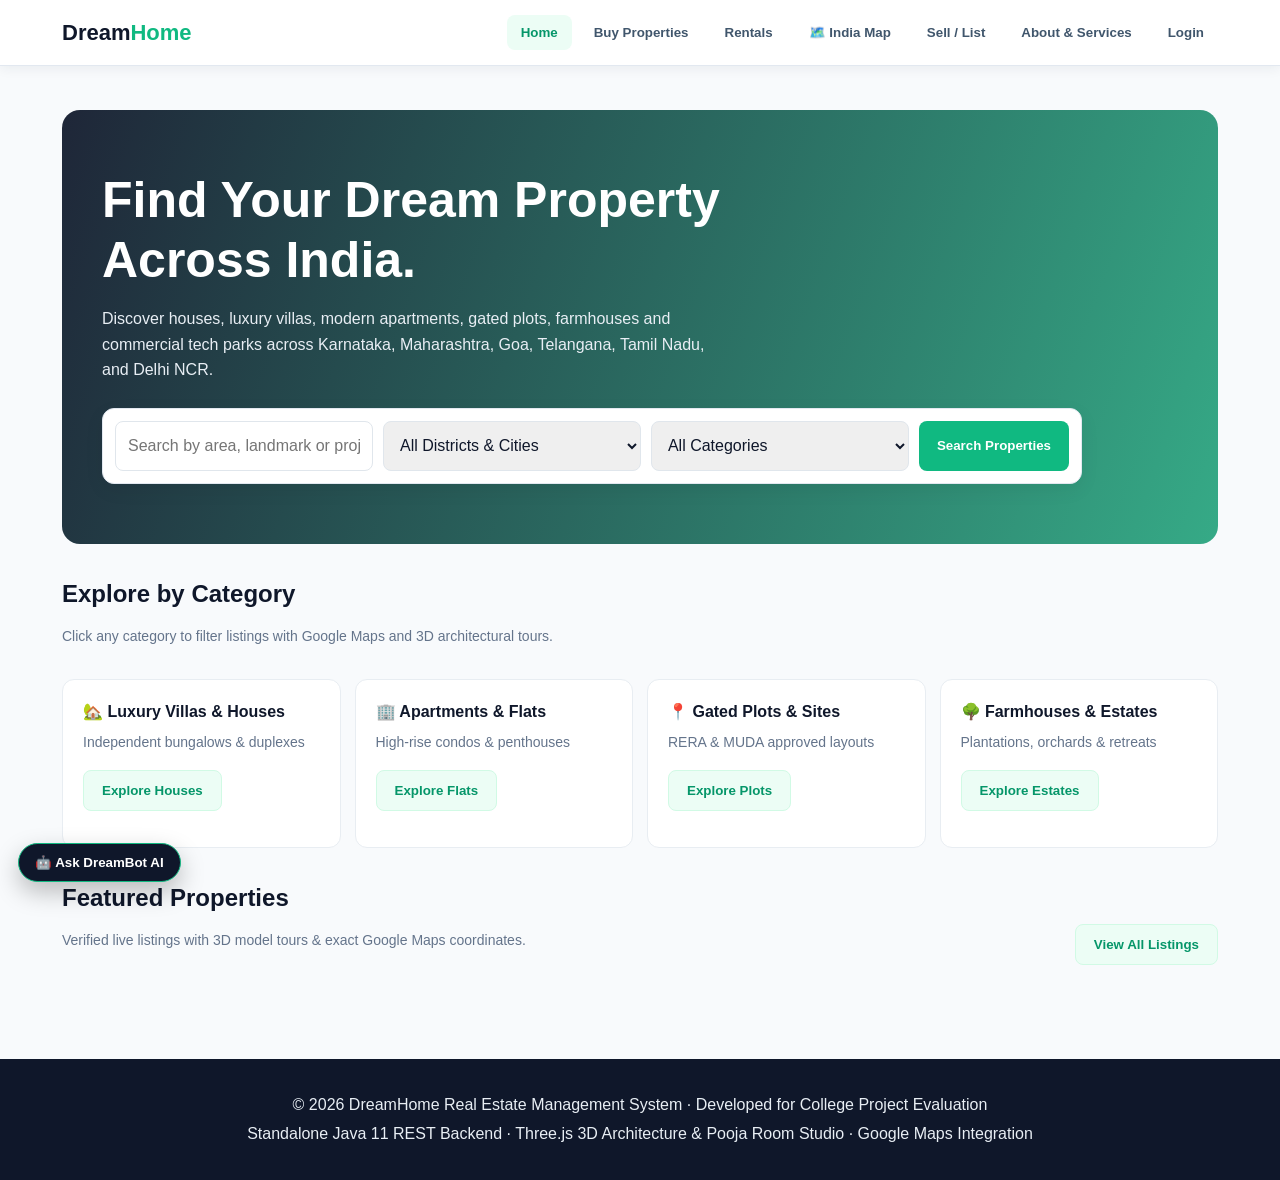
==== commit 5663ef23: "feat: multi-model 3D rooms with Pooja Mandir, unique state/district Google Maps, Satellite view, Dre" ====
--- a/src/main/webapp/index.html
+++ b/src/main/webapp/index.html
@@ -4,6 +4,8 @@
 <meta charset="UTF-8">
 <meta name="viewport" content="width=device-width, initial-scale=1.0">
 <title>DreamHome | Real Estate Management System</title>
+<link rel="stylesheet" href="https://unpkg.com/leaflet@1.9.4/dist/leaflet.css" />
+<script src="https://unpkg.com/leaflet@1.9.4/dist/leaflet.js"></script>
 <style>
 :root{
   --navy:#0f172a;
@@ -70,6 +72,7 @@
     <button class="active" onclick="showPage('home',this)">Home</button>
     <button onclick="showPage('buy',this)">Buy Properties</button>
     <button onclick="showPage('rent',this)">Rentals</button>
+    <button onclick="openIndiaMap(this)">🗺️ India Map</button>
     <button onclick="showPage('sell',this)">Sell / List</button>
     <button onclick="showPage('about',this)">About &amp; Services</button>
     <button id="navLoginBtn" onclick="showPage('login',this)">Login</button>
@@ -77,6 +80,15 @@
 </div></header>
 
 <main class="container">
+<!-- INDIA MAP EXPLORER SECTION -->
+<section id="mapExplorer" class="page">
+  <div class="section-head">
+    <div><h2>🗺️ Interactive All-India Property Map</h2><p class="muted">Click any pin across 10 Indian states to preview its photo, price, and launch its 3D model.</p></div>
+  </div>
+  <div class="panel" style="padding:12px;">
+    <div id="indiaMapCanvas" style="height:540px; border-radius:12px; z-index:1;"></div>
+  </div>
+</section>
 <!-- HOME SECTION -->
 <section id="home" class="page active">
   <div class="hero">
@@ -133,16 +145,22 @@
   <div class="panel search" style="max-width:100%;">
     <input id="buySearch" placeholder="Location, street or property name" oninput="renderBuy()">
     <select id="buyCity" onchange="renderBuy()">
-      <option value="">All Cities / Districts</option>
+      <option value="">All States / Districts</option>
       <option value="Bengaluru">Bengaluru (Karnataka)</option>
       <option value="Mysuru">Mysuru (Karnataka)</option>
+      <option value="Mangaluru">Mangaluru (Karnataka)</option>
+      <option value="Coorg">Coorg / Kodagu (Karnataka)</option>
       <option value="Goa">Goa (North Goa)</option>
       <option value="Mumbai">Mumbai (Maharashtra)</option>
       <option value="Pune">Pune (Maharashtra)</option>
       <option value="Hyderabad">Hyderabad (Telangana)</option>
       <option value="Chennai">Chennai (Tamil Nadu)</option>
-      <option value="Coorg">Coorg (Karnataka)</option>
-      <option value="Delhi NCR">Delhi NCR</option>
+      <option value="Madurai">Madurai (Tamil Nadu)</option>
+      <option value="Kochi">Kochi / Ernakulam (Kerala)</option>
+      <option value="Jaipur">Jaipur (Rajasthan)</option>
+      <option value="Ahmedabad">Ahmedabad (Gujarat)</option>
+      <option value="Kolkata">Kolkata (West Bengal)</option>
+      <option value="Delhi NCR">Delhi NCR / Gurugram</option>
     </select>
     <select id="buyType" onchange="renderBuy()">
       <option value="">All Categories</option>
@@ -157,6 +175,13 @@
       <option value="low">Price: Low to High</option>
       <option value="high">Price: High to Low</option>
     </select>
+  </div>
+  <div style="display:flex; gap:8px; flex-wrap:wrap; margin-bottom:18px;">
+    <button type="button" class="btn light" onclick="applySmartTag('all')">All Listings</button>
+    <button type="button" class="btn light" onclick="applySmartTag('heritage')">🛕 Indian Heritage &amp; Pooja</button>
+    <button type="button" class="btn light" onclick="applySmartTag('pool')">🏊 Pool Villas</button>
+    <button type="button" class="btn light" onclick="applySmartTag('under150')">💰 Under ₹1.5 Cr</button>
+    <button type="button" class="btn light" id="savedFilterBtn" onclick="applySmartTag('saved')">❤️ Saved (<span id="savedCount">0</span>)</button>
   </div>
   <div class="grid" id="buyCards"></div>
 </section>
@@ -200,8 +225,23 @@
         <div class="field"><label>Bedrooms</label><input id="sellBeds" type="number" min="0" placeholder="e.g. 4"></div>
         <div class="field"><label>Bathrooms</label><input id="sellBaths" type="number" min="0" placeholder="e.g. 4"></div>
         <div class="field"><label>Super Built-up Area (Sq. Ft.)</label><input id="sellArea" type="number" placeholder="e.g. 3400"></div>
-        <div class="field"><label>Attach 3D Model (.glb / .gltf)</label><input id="sellModelFile" type="file" accept=".glb,.gltf"></div>
-        <div class="field" style="margin-top:20px;">
+        <div class="field">
+          <label>📸 Upload Property Photo (JPEG, PNG, JPG, WebP)</label>
+          <input id="sellPhotoFile" type="file" accept="image/jpeg,image/png,image/webp,image/jpg" onchange="previewPropertyPhoto(this)">
+          <div id="photoPreviewContainer" style="display:none; margin-top:10px;">
+            <img id="sellPhotoPreview" src="" alt="Property Preview" style="width:100%; max-height:160px; object-fit:cover; border-radius:8px; border:2px solid var(--blue);">
+            <div style="display:flex; justify-content:space-between; align-items:center; margin-top:4px;">
+              <span style="font-size:12px; color:var(--blue); font-weight:700;">✓ Photo ready for listing</span>
+              <button type="button" class="btn light" style="padding:2px 8px; font-size:11px;" onclick="clearPropertyPhoto()">✕ Remove</button>
+            </div>
+          </div>
+        </div>
+        <div class="field">
+          <label>Or Photo URL (optional)</label>
+          <input id="sellPhotoUrl" type="url" placeholder="https://... (or upload photo file above)">
+        </div>
+        <div class="field"><label>Attach 3D Model (.glb / .gltf)</label><input id="sellModelFile" type="file" accept=".glb,.gltf" onchange="previewModelFile(this)"></div>
+        <div class="field" style="margin-top:15px;">
           <a href="seller-3d-upload.html" target="_blank" class="btn light" style="width:100%;">
             ⚡ Open Dedicated 3D Model Uploader Studio
           </a>
@@ -223,18 +263,18 @@
 <section id="about" class="page">
   <div class="panel">
     <h2>About DreamHome Real Estate Management System</h2>
-    <p>DreamHome is an enterprise-grade real estate platform designed for property buyers, sellers, renters, and agents. Developed as an academic and professional project, it combines Java backend architecture, Supabase cloud persistence, interactive Three.js 3D architectural rendering, and Google Maps geo-spatial location services.</p>
+    <p>DreamHome is an enterprise-grade real estate platform designed for property buyers, sellers, renters, and agents. Developed as an academic and professional project, it combines robust Java backend architecture, standalone in-backend data persistence, interactive Three.js 3D architectural rendering, and Google Maps geo-spatial location services.</p>
     <h3>Core Capabilities</h3>
     <div class="detail-list">
       <div><b>🗺️ Google Maps Location Services:</b> Exact coordinates, street landmarks, and one-click driving navigation for every property.</div>
       <div><b>🎮 3D Architectural Studio:</b> Interactive 360° Three.js models with day, sunset, and night lighting controls, and interior inspection.</div>
       <div><b>🏛️ Multi-State Property Portfolio:</b> Curated listings covering Karnataka, Maharashtra, Goa, Telangana, Tamil Nadu, and Delhi NCR.</div>
-      <div><b>🔒 Supabase REST &amp; Cloud Database:</b> Live synchronized PostgREST queries with in-memory caching resilience.</div>
+      <div><b>🔒 Standalone Java Backend Store:</b> High-performance in-memory and local persistence with zero external database dependencies.</div>
       <div><b>👤 Verified Agent &amp; Owner Channels:</b> Direct phone calling and WhatsApp messaging for instant site visits.</div>
       <div><b>📑 Title &amp; Clear Encumbrance Checks:</b> RERA, MUDA, BDA, and CMDA compliance information on every listing.</div>
     </div>
     <h3 style="margin-top:24px;">Project Information</h3>
-    <p class="muted">Course: Real Estate Management System · College Evaluation Project<br>Live Server: http://localhost:8080/ · Backend Mode: Supabase &amp; Java 11 REST</p>
+    <p class="muted">Course: Real Estate Management System · College Evaluation Project<br>Live Server: http://localhost:8080/ · Backend Mode: Java 11 Standalone REST &amp; Local Data Store</p>
   </div>
 </section>
 
@@ -262,17 +302,88 @@
 
 <footer>
   © 2026 DreamHome Real Estate Management System · Developed for College Project Evaluation<br>
-  Connected to Java 11 REST Backend, Supabase Cloud Database, Three.js 3D Studio &amp; Google Maps API
+  Standalone Java 11 REST Backend · Three.js 3D Architecture &amp; Pooja Room Studio · Google Maps Integration
 </footer>
+
+<!-- Floating Compare Tray & Modal -->
+<div id="compareBar" style="display:none; position:fixed; bottom:18px; right:18px; background:#0f172a; color:#fff; padding:12px 16px; border-radius:14px; box-shadow:0 12px 30px rgba(0,0,0,0.35); z-index:99; align-items:center; gap:12px; border:1px solid #10b981;">
+  <span style="font-size:13px; font-weight:700;">⚖️ Compare (<span id="compareCount">0</span>/3)</span>
+  <button class="btn blue" style="padding:6px 12px; font-size:12px;" onclick="openCompareModal()">Compare Now</button>
+  <button class="btn light" style="padding:6px 10px; font-size:12px;" onclick="clearCompare()">Clear</button>
+</div>
+<div id="compareModal" style="display:none; position:fixed; inset:0; background:rgba(15,23,42,0.7); backdrop-filter:blur(4px); z-index:120; padding:24px; overflow:auto;">
+  <div class="panel" style="max-width:960px; margin:30px auto;">
+    <div style="display:flex; justify-content:space-between; align-items:center; margin-bottom:14px;">
+      <h2 style="margin:0;">⚖️ Side-by-Side Property Comparison</h2>
+      <button class="btn light" onclick="document.getElementById('compareModal').style.display='none'">✕ Close</button>
+    </div>
+    <div id="compareBody" style="overflow-x:auto;"></div>
+  </div>
+</div>
 
 <script>
 let properties = [];
 let currentUser = null;
+let savedIds = JSON.parse(localStorage.getItem('dh_saved') || '[]');
+let compareIds = [];
+let activeSmartTag = 'all';
 
 const money = n => "₹" + Number(n).toLocaleString("en-IN");
+
+function toggleSave(id, ev) {
+  if (ev) ev.stopPropagation();
+  if (savedIds.includes(id)) savedIds = savedIds.filter(x => x !== id);
+  else savedIds.push(id);
+  localStorage.setItem('dh_saved', JSON.stringify(savedIds));
+  const sc = document.getElementById('savedCount');
+  if (sc) sc.textContent = savedIds.length;
+  render();
+}
+
+function toggleCompare(id, ev) {
+  if (ev) ev.stopPropagation();
+  if (compareIds.includes(id)) compareIds = compareIds.filter(x => x !== id);
+  else {
+    if (compareIds.length >= 3) { alert('You can compare up to 3 properties at a time.'); return; }
+    compareIds.push(id);
+  }
+  const bar = document.getElementById('compareBar');
+  document.getElementById('compareCount').textContent = compareIds.length;
+  bar.style.display = compareIds.length > 0 ? 'flex' : 'none';
+  render();
+}
+
+function clearCompare() {
+  compareIds = [];
+  document.getElementById('compareBar').style.display = 'none';
+  render();
+}
+
+function openCompareModal() {
+  const items = compareIds.map(id => properties.find(p => p.id === id)).filter(Boolean);
+  if (items.length < 2) { alert('Select at least 2 properties to compare.'); return; }
+  const rows = [
+    ['Title', ...items.map(p => '<b>' + p.title + '</b>')],
+    ['State &amp; City', ...items.map(p => p.city + ', ' + p.state)],
+    ['Price', ...items.map(p => '<span style="color:#059669;font-weight:800">' + money(p.price) + (p.mode === 'rent' ? '/mo' : '') + '</span>')],
+    ['Area', ...items.map(p => p.area)],
+    ['Config', ...items.map(p => (p.beds ? p.beds + ' BHK' : 'Custom') + (p.baths ? ' · ' + p.baths + ' Baths' : ''))],
+    ['Address', ...items.map(p => p.address)],
+    ['3D Model', ...items.map(p => '<a class="btn light" target="_blank" href="property-3d-view.html?id=' + p.id + '">🎮 Open 3D</a>')]
+  ];
+  document.getElementById('compareBody').innerHTML = `<table style="width:100%; border-collapse:collapse; font-size:13px;">${rows.map(r => `<tr>${r.map((c, idx) => `<td style="padding:10px; border-bottom:1px solid #e2e8f0; ${idx === 0 ? 'font-weight:700;background:#f8fafc;width:140px;' : ''}">${c}</td>`).join('')}</tr>`).join('')}</table>`;
+  document.getElementById('compareModal').style.display = 'block';
+}
+
+function applySmartTag(tag) {
+  activeSmartTag = tag;
+  renderBuy();
+}
 
 function card(p) {
   const isRent = p.mode === 'rent' || p.purpose === 'RENT';
+  const isSaved = savedIds.includes(p.id);
+  const isCmp = compareIds.includes(p.id);
   return `<article class="card">
     <div class="card-thumb-wrap">
       <img src="${p.img}" alt="${p.title}" onerror="this.src='https://images.unsplash.com/photo-1600585154340-be6161a56a0c?auto=format&fit=crop&w=900&q=80'">
@@ -280,6 +391,7 @@
         <span class="tag-3d">🎮 3D View</span>
         <span style="background:rgba(15,23,42,0.85); color:#a7f3d0; padding:4px 8px; border-radius:14px; font-size:11px; font-weight:700;">📍 Map</span>
       </div>
+      <button onclick="toggleSave(${p.id}, event)" title="Save to Shortlist" style="position:absolute; top:10px; left:10px; border:none; border-radius:50%; width:32px; height:32px; cursor:pointer; background:rgba(255,255,255,0.92); font-size:15px;">${isSaved ? '❤️' : '🤍'}</button>
     </div>
     <div class="card-body">
       <div style="display:flex; justify-content:space-between; align-items:center; margin-bottom:4px;">
@@ -290,7 +402,10 @@
       <p class="muted" style="margin:4px 0 8px;">📍 ${p.locality ? p.locality + ', ' + p.city : p.location}</p>
       <div class="price">${money(p.price)} ${isRent ? '<small>/ month</small>' : ''}</div>
       <p class="muted">${p.beds ? p.beds + ' beds · ' : ''}${p.baths ? p.baths + ' baths · ' : ''}${p.area}</p>
-      <button class="btn blue" onclick="openProperty(${p.id})">Explore Details &amp; 3D</button>
+      <div style="display:flex; gap:8px; margin-top:10px;">
+        <button class="btn blue" style="flex:1;" onclick="openProperty(${p.id})">Explore Details &amp; 3D</button>
+        <button class="btn light" style="padding:8px 10px; ${isCmp ? 'background:#059669;color:#fff;' : ''}" onclick="toggleCompare(${p.id}, event)">${isCmp ? '✓ Added' : '⚖️'}</button>
+      </div>
     </div>
   </article>`;
 }
@@ -368,11 +483,16 @@
   let s = document.getElementById('buySort')?.value || '';
 
   let a = properties.filter(p => {
-    // Mode match: show all unless on rent tab
     const matchesCity = !city || (p.city && p.city.toLowerCase().includes(city)) || (p.state && p.state.toLowerCase().includes(city));
     const matchesType = !t || p.type.toLowerCase() === t;
     const matchesQuery = !q || (p.title + ' ' + p.location + ' ' + p.city + ' ' + p.state + ' ' + p.address).toLowerCase().includes(q);
-    return matchesCity && matchesType && matchesQuery;
+    let matchesTag = true;
+    const txt = (p.title + ' ' + p.desc + ' ' + p.amenities.join(' ')).toLowerCase();
+    if (activeSmartTag === 'heritage') matchesTag = txt.includes('pooja') || txt.includes('heritage') || txt.includes('chettinad') || txt.includes('nalukettu') || txt.includes('vastu') || txt.includes('temple') || txt.includes('haveli');
+    else if (activeSmartTag === 'pool') matchesTag = txt.includes('pool');
+    else if (activeSmartTag === 'under150') matchesTag = p.price <= 15000000;
+    else if (activeSmartTag === 'saved') matchesTag = savedIds.includes(p.id);
+    return matchesCity && matchesType && matchesQuery && matchesTag;
   });
 
   if (s === 'low') a.sort((x, y) => x.price - y.price);
@@ -409,16 +529,35 @@
   renderBuy();
 }
 
+function calcEmi(price) {
+  const downPct = Number(document.getElementById('emiDown')?.value || 20);
+  const rate = Number(document.getElementById('emiRate')?.value || 8.5);
+  const years = Number(document.getElementById('emiYears')?.value || 20);
+  if (document.getElementById('emiDownVal')) document.getElementById('emiDownVal').textContent = downPct + '%';
+  if (document.getElementById('emiRateVal')) document.getElementById('emiRateVal').textContent = rate.toFixed(1) + '%';
+  if (document.getElementById('emiYearsVal')) document.getElementById('emiYearsVal').textContent = years + ' yrs';
+  const loan = price * (1 - downPct / 100);
+  const r = rate / 12 / 100;
+  const n = years * 12;
+  const emi = r > 0 ? (loan * r * Math.pow(1 + r, n)) / (Math.pow(1 + r, n) - 1) : (loan / n);
+  if (document.getElementById('emiResult')) document.getElementById('emiResult').textContent = money(Math.round(emi)) + ' / mo';
+  if (document.getElementById('emiLoan')) document.getElementById('emiLoan').textContent = 'Loan: ' + money(Math.round(loan)) + ' · Est. Stamp Duty (6%): ' + money(Math.round(price * 0.06));
+}
+
 function openProperty(id) {
   let p = properties.find(x => x.id === id);
   if (!p) return;
   const isRent = p.mode === 'rent' || p.mode === 'lease';
   const previewUrl = 'property-3d-view.html?id=' + p.id;
-  const lat = p.lat || 12.3375;
-  const lng = p.lng || 76.6182;
-  const mapEmbedUrl = 'https://maps.google.com/maps?q=' + encodeURIComponent(lat + ',' + lng + ' (' + p.title + ')') + '&hl=en&z=15&output=embed';
+  const lat = Number(p.lat || 12.3375);
+  const lng = Number(p.lng || 76.6182);
+  // Pure lat,lng query guarantees Google Maps always pins the exact property coordinates instead of failing on fictional street numbers
+  const mapEmbedUrl = 'https://maps.google.com/maps?q=' + lat + ',' + lng + '&hl=en&z=16&output=embed';
   const gmapsDirectUrl = 'https://www.google.com/maps/search/?api=1&query=' + lat + ',' + lng;
   const directionsUrl = 'https://www.google.com/maps/dir/?api=1&destination=' + lat + ',' + lng;
+  const transitScore = 82 + (p.id % 15);
+  const livabilityScore = 86 + (p.id % 12);
+  const vaastuScore = 91 + (p.id % 9);
 
   document.getElementById('propertyDetail').innerHTML = `
     <div class="two">
@@ -448,13 +587,18 @@
 
         <!-- GOOGLE MAPS CARD -->
         <div class="panel" style="margin-top:24px; background:#fff; border:1px solid var(--border);">
-          <div style="display:flex; justify-content:space-between; align-items:center; margin-bottom:10px;">
+          <div style="display:flex; justify-content:space-between; align-items:center; flex-wrap:wrap; gap:8px; margin-bottom:10px;">
             <h3 style="margin:0;">📍 Exact Location on Google Maps</h3>
-            <span class="tag">GPS: ${lat.toFixed(4)}° N, ${lng.toFixed(4)}° E</span>
+            <div style="display:flex; gap:6px; align-items:center;">
+              <button type="button" class="btn blue" style="padding:5px 10px; font-size:12px;" onclick="switchPropMap('gmaps', ${lat}, ${lng}, '${p.title.replace(/'/g, '')}', '${p.fullAddress.replace(/'/g, '')}')">🗺️ Google Maps</button>
+              <button type="button" class="btn light" style="padding:5px 10px; font-size:12px;" onclick="switchPropMap('sat', ${lat}, ${lng}, '${p.title.replace(/'/g, '')}', '${p.fullAddress.replace(/'/g, '')}')">🛰️ Satellite Pin</button>
+              <span class="tag">GPS: ${lat.toFixed(4)}° N, ${lng.toFixed(4)}° E</span>
+            </div>
           </div>
-          <p class="muted" style="margin-bottom:12px;">Verified real-world location for buyers, tenants, and visitors.</p>
-          <div style="height:280px; border-radius:12px; overflow:hidden; border:1px solid var(--border); box-shadow:0 3px 10px rgba(0,0,0,0.05);">
-            <iframe src="${mapEmbedUrl}" width="100%" height="100%" style="border:0;" allowfullscreen="" loading="lazy"></iframe>
+          <p class="muted" style="margin-bottom:12px;">Pinned at <b>${p.fullAddress}</b> (${lat.toFixed(4)}, ${lng.toFixed(4)}).</p>
+          <div style="height:290px; border-radius:12px; overflow:hidden; border:1px solid var(--border); box-shadow:0 3px 10px rgba(0,0,0,0.05); position:relative;">
+            <iframe id="propGmapFrame" src="${mapEmbedUrl}" width="100%" height="100%" style="border:0; display:block;" allowfullscreen="" loading="lazy" referrerpolicy="no-referrer-when-downgrade"></iframe>
+            <div id="propLeafletBox" style="width:100%; height:100%; display:none;"></div>
           </div>
           <div style="display:flex; gap:10px; flex-wrap:wrap; margin-top:14px; align-items:center;">
             <a href="${gmapsDirectUrl}" target="_blank" class="btn blue">🗺️ Open in Google Maps App</a>
@@ -463,9 +607,10 @@
           </div>
         </div>
 
-        <div style="display:flex; gap:10px; margin-top:20px;">
+        <div style="display:flex; gap:10px; flex-wrap:wrap; margin-top:20px;">
           <button class="btn blue" onclick="bookSiteVisit(${p.id})">📅 Schedule Site Visit</button>
           <a href="${previewUrl}" target="_blank" class="btn light">🚀 Launch Fullscreen 3D Studio</a>
+          <button class="btn black" onclick="window.print()">📄 Print Brochure</button>
         </div>
       </div>
 
@@ -488,16 +633,41 @@
         </div>
         
         <div class="panel">
+          <h3>📊 Neighborhood Livability, Transit &amp; Vaastu</h3>
+          <div style="display:grid; grid-template-columns:repeat(3,1fr); gap:10px; margin-top:8px;">
+            <div style="background:#f8fafc; padding:10px; border-radius:10px; border:1px solid var(--border);"><b>Livability</b><br><span style="color:#059669;font-size:17px;font-weight:800;">${livabilityScore}/100</span></div>
+            <div style="background:#f8fafc; padding:10px; border-radius:10px; border:1px solid var(--border);"><b>Transit</b><br><span style="color:#059669;font-size:17px;font-weight:800;">${transitScore}/100</span></div>
+            <div style="background:#ecfdf5; padding:10px; border-radius:10px; border:1px solid #a7f3d0;"><b>🧭 Vaastu</b><br><span style="color:#059669;font-size:17px;font-weight:800;">${vaastuScore}/100</span></div>
+          </div>
+          <p class="muted" style="margin-top:10px; font-size:12.5px;">✓ Verified Schools, Hospitals, Solar Orientation &amp; Metro/Highway Access</p>
+        </div>
+
+        ${!isRent ? `<div class="panel">
+          <h3>🏦 Smart Home Loan &amp; EMI Calculator</h3>
+          <div style="font-size:22px; font-weight:800; color:#059669;" id="emiResult">...</div>
+          <div class="muted" style="font-size:12px; margin-bottom:10px;" id="emiLoan"></div>
+          <label style="font-size:12px;font-weight:700;">Down Payment: <span id="emiDownVal">20%</span></label>
+          <input id="emiDown" type="range" min="10" max="60" value="20" style="width:100%" oninput="calcEmi(${p.price})">
+          <label style="font-size:12px;font-weight:700;">Interest Rate: <span id="emiRateVal">8.5%</span></label>
+          <input id="emiRate" type="range" min="6.5" max="12" step="0.1" value="8.5" style="width:100%" oninput="calcEmi(${p.price})">
+          <label style="font-size:12px;font-weight:700;">Tenure: <span id="emiYearsVal">20 yrs</span></label>
+          <input id="emiYears" type="range" min="5" max="30" value="20" style="width:100%" oninput="calcEmi(${p.price})">
+        </div>` : ''}
+
+        <div class="panel">
           <h3>Legal &amp; Architecture Documents</h3>
           <p class="muted" style="line-height:1.7;">
             ✓ RERA Approved Sanctioned Layout<br>
             ✓ Architectural Floor Elevation &amp; 3D Plan<br>
-            ✓ 100% Clear Encumbrance Certificate verified on Supabase backend.
+            ✓ 100% Clear Encumbrance Certificate verified on Java Backend Store.
           </p>
         </div>
       </div>
     </div>
   `;
+  if (!isRent) calcEmi(p.price);
+  const sc = document.getElementById('savedCount');
+  if (sc) sc.textContent = savedIds.length;
   showPage('property');
 }
 
@@ -510,46 +680,122 @@
   alert("Thank you " + name + "! Your site visit request for \"" + (p ? p.title : 'Property #' + id) + "\" has been recorded.\n\nOur property manager will call you at " + phone + " with driving directions.");
 }
 
+let selectedPhotoBase64 = '';
+let selectedModelBase64 = '';
+let selectedModelFileName = '';
+
+function previewPropertyPhoto(input) {
+  const file = input.files && input.files[0];
+  if (!file) {
+    selectedPhotoBase64 = '';
+    document.getElementById('photoPreviewContainer').style.display = 'none';
+    return;
+  }
+  const reader = new FileReader();
+  reader.onload = function(e) {
+    selectedPhotoBase64 = e.target.result;
+    document.getElementById('sellPhotoPreview').src = selectedPhotoBase64;
+    document.getElementById('photoPreviewContainer').style.display = 'block';
+  };
+  reader.readAsDataURL(file);
+}
+
+function clearPropertyPhoto() {
+  selectedPhotoBase64 = '';
+  const input = document.getElementById('sellPhotoFile');
+  if (input) input.value = '';
+  document.getElementById('photoPreviewContainer').style.display = 'none';
+}
+
+function previewModelFile(input) {
+  const file = input.files && input.files[0];
+  if (!file) {
+    selectedModelBase64 = '';
+    selectedModelFileName = '';
+    return;
+  }
+  selectedModelFileName = file.name;
+  const reader = new FileReader();
+  reader.onload = function(e) {
+    selectedModelBase64 = e.target.result;
+  };
+  reader.readAsDataURL(file);
+}
+
 async function submitListing(e) {
   e.preventDefault();
   const status = document.getElementById('sellStatus');
   const btn = document.getElementById('sellSubmitBtn');
   
-  const title = document.getElementById('sellTitle').value;
+  const title = document.getElementById('sellTitle').value.trim();
   const categoryCode = document.getElementById('sellType').value;
   const purpose = document.getElementById('sellPurpose').value;
-  const price = document.getElementById('sellPrice').value;
-  const city = document.getElementById('sellCity').value || 'Mysuru';
-  const address = document.getElementById('sellAddress').value;
-  const description = document.getElementById('sellDesc').value;
+  const price = document.getElementById('sellPrice').value.trim();
+  const city = document.getElementById('sellCity').value.trim() || 'Mysuru';
+  const address = document.getElementById('sellAddress').value.trim();
+  const description = document.getElementById('sellDesc').value.trim();
   const bedrooms = document.getElementById('sellBeds').value || '3';
   const bathrooms = document.getElementById('sellBaths').value || '3';
   const propertyArea = document.getElementById('sellArea').value || '1800';
+  const photoUrlInput = document.getElementById('sellPhotoUrl') ? document.getElementById('sellPhotoUrl').value.trim() : '';
 
   btn.disabled = true;
   status.style.color = 'var(--blue)';
-  status.textContent = 'Saving listing to backend & Supabase...';
+  status.textContent = 'Publishing listing to backend data store...';
 
   try {
-    const body = new URLSearchParams({
-      title, categoryCode, purpose, price, city, address,
-      description, bedrooms, bathrooms, propertyArea
-    });
+    const payload = {
+      title,
+      categoryCode,
+      purpose,
+      price,
+      city,
+      address,
+      description,
+      bedrooms,
+      bathrooms,
+      propertyArea,
+      photoData: selectedPhotoBase64,
+      primaryImageUrl: photoUrlInput,
+      model3dData: selectedModelBase64,
+      model3dName: selectedModelFileName
+    };
 
     const res = await fetch('/api/properties', {
       method: 'POST',
-      headers: { 'Content-Type': 'application/x-www-form-urlencoded' },
-      body
+      headers: { 'Content-Type': 'application/json' },
+      credentials: 'include',
+      body: JSON.stringify(payload)
     });
     const json = await res.json();
     if (!res.ok || json.status === 'error') throw new Error(json.message || 'Failed to save listing');
 
     status.style.color = '#047857';
     status.innerHTML = '✓ Success! Property listing has been published. <a href="seller-3d-upload.html" target="_blank" style="color:var(--blue); text-decoration:underline;">Click here to upload custom 3D model</a>.';
-    loadPropertiesFromBackend();
+    
+    // Clear form inputs
+    document.getElementById('sellTitle').value = '';
+    document.getElementById('sellPrice').value = '';
+    document.getElementById('sellAddress').value = '';
+    document.getElementById('sellDesc').value = '';
+    clearPropertyPhoto();
+    if (document.getElementById('sellPhotoUrl')) document.getElementById('sellPhotoUrl').value = '';
+    if (document.getElementById('sellModelFile')) document.getElementById('sellModelFile').value = '';
+    selectedModelBase64 = '';
+    selectedModelFileName = '';
+
+    await loadPropertiesFromBackend();
+
+    setTimeout(() => {
+      if (purpose === 'RENT') {
+        showPage('rent', document.querySelectorAll('nav button')[2]);
+      } else {
+        showPage('buy', document.querySelectorAll('nav button')[1]);
+      }
+    }, 1200);
   } catch (err) {
     status.style.color = '#dc2626';
-    status.textContent = 'Notice: ' + err.message + ' (Make sure you are logged in as a Seller to publish listings)';
+    status.textContent = 'Notice: ' + err.message;
   } finally {
     btn.disabled = false;
   }
@@ -594,6 +840,109 @@
 
 // Initial load
 loadPropertiesFromBackend();
+
+// --- Interactive Satellite / Street Map Switcher per Property ---
+let propLeafMap = null;
+function switchPropMap(mode, lat, lng, title, address) {
+  const gFrame = document.getElementById('propGmapFrame');
+  const lBox = document.getElementById('propLeafletBox');
+  if (!gFrame || !lBox) return;
+  if (mode === 'gmaps') {
+    lBox.style.display = 'none';
+    gFrame.style.display = 'block';
+  } else {
+    gFrame.style.display = 'none';
+    lBox.style.display = 'block';
+    if (typeof L !== 'undefined') {
+      if (propLeafMap) { propLeafMap.remove(); propLeafMap = null; }
+      propLeafMap = L.map('propLeafletBox').setView([lat, lng], 16);
+      L.tileLayer('https://server.arcgisonline.com/ArcGIS/rest/services/World_Imagery/MapServer/tile/{z}/{y}/{x}', {
+        attribution: 'Satellite Imagery'
+      }).addTo(propLeafMap);
+      L.marker([lat, lng]).addTo(propLeafMap).bindPopup('<b>' + title + '</b><br>' + address).openPopup();
+    }
+  }
+}
+
+// --- All-India Map Explorer ---
+let indiaMap = null;
+function openIndiaMap(btn) {
+  showPage('mapExplorer', btn);
+  setTimeout(() => {
+    if (typeof L === 'undefined') return;
+    if (indiaMap) { indiaMap.remove(); indiaMap = null; }
+    indiaMap = L.map('indiaMapCanvas').setView([20.5937, 78.9629], 5);
+    L.tileLayer('https://{s}.tile.openstreetmap.org/{z}/{x}/{y}.png', {
+      attribution: '&copy; OpenStreetMap contributors'
+    }).addTo(indiaMap);
+    properties.forEach(p => {
+      if (!p.lat || !p.lng) return;
+      const m = L.marker([p.lat, p.lng]).addTo(indiaMap);
+      m.bindPopup(`<div style="min-width:190px;">
+        <img src="${p.img}" style="width:100%;height:90px;object-fit:cover;border-radius:6px;margin-bottom:6px;">
+        <b>${p.title}</b><br><span style="color:#059669;font-weight:800;">${money(p.price)}</span> · ${p.city}, ${p.state}<br>
+        <button onclick="openProperty(${p.id})" style="margin-top:6px;background:#059669;color:#fff;border:0;padding:5px 10px;border-radius:6px;cursor:pointer;font-weight:700;">Open 3D &amp; Details</button>
+      </div>`);
+    });
+  }, 150);
+}
+
+// --- DreamBot AI Property Assistant ---
+function toggleDreamBot() {
+  const box = document.getElementById('dreamBotBox');
+  box.style.display = box.style.display === 'flex' ? 'none' : 'flex';
+}
+
+function askDreamBot(preset) {
+  const input = document.getElementById('dreamBotInput');
+  const q = (preset || input.value || '').trim();
+  if (!q) return;
+  if (!preset) input.value = '';
+  const log = document.getElementById('dreamBotLog');
+  log.innerHTML += `<div style="align-self:flex-end;background:#059669;color:#fff;padding:8px 12px;border-radius:12px 12px 2px 12px;max-width:82%;font-size:13px;">${q}</div>`;
+
+  const ql = q.toLowerCase();
+  let matches = properties.filter(p => {
+    const txt = (p.title + ' ' + p.city + ' ' + p.state + ' ' + p.type + ' ' + p.desc + ' ' + p.amenities.join(' ')).toLowerCase();
+    if (ql.includes('rent')) return p.mode === 'rent';
+    if (ql.includes('pooja') || ql.includes('temple') || ql.includes('heritage')) return txt.includes('pooja') || txt.includes('heritage') || txt.includes('chettinad') || txt.includes('nalukettu') || txt.includes('temple');
+    if (ql.includes('pool')) return txt.includes('pool');
+    if (ql.includes('under 2') || ql.includes('budget') || ql.includes('cheap')) return p.price <= 20000000;
+    return ql.split(/\s+/).some(w => w.length > 2 && txt.includes(w));
+  }).slice(0, 3);
+  if (!matches.length) matches = properties.slice(0, 3);
+
+  const cardsHtml = matches.map(m => `<div onclick="openProperty(${m.id});toggleDreamBot();" style="cursor:pointer;background:#f8fafc;border:1px solid #e2e8f0;padding:8px;border-radius:8px;margin-top:6px;">
+    <b style="color:#0f172a;font-size:12.5px;">${m.title}</b><br>
+    <span style="color:#059669;font-weight:800;font-size:12px;">${money(m.price)}</span> · <span style="color:#64748b;font-size:11.5px;">${m.city}, ${m.state}</span>
+  </div>`).join('');
+
+  log.innerHTML += `<div style="align-self:flex-start;background:#fff;border:1px solid #e2e8f0;padding:10px;border-radius:12px 12px 12px 2px;max-width:90%;font-size:12.5px;">
+    Here are the best matching properties I found for you:${cardsHtml}
+  </div>`;
+  log.scrollTop = log.scrollHeight;
+}
 </script>
+
+<!-- Floating DreamBot AI Assistant -->
+<button onclick="toggleDreamBot()" style="position:fixed; bottom:18px; left:18px; z-index:98; background:#0f172a; color:#fff; border:1px solid #10b981; padding:11px 16px; border-radius:28px; font-weight:700; cursor:pointer; box-shadow:0 10px 25px rgba(0,0,0,0.25);">🤖 Ask DreamBot AI</button>
+<div id="dreamBotBox" style="display:none; flex-direction:column; position:fixed; bottom:72px; left:18px; width:340px; max-width:90vw; height:420px; background:#fff; border:1px solid #cbd5e1; border-radius:16px; box-shadow:0 16px 40px rgba(0,0,0,0.22); z-index:110; overflow:hidden;">
+  <div style="background:#0f172a; color:#fff; padding:12px 14px; display:flex; justify-content:space-between; align-items:center;">
+    <b>🤖 DreamBot AI Concierge</b>
+    <button onclick="toggleDreamBot()" style="background:transparent;border:0;color:#94a3b8;cursor:pointer;font-size:16px;">✕</button>
+  </div>
+  <div id="dreamBotLog" style="flex:1; padding:12px; overflow-y:auto; display:flex; flex-direction:column; gap:8px; background:#f8fafc;">
+    <div style="background:#fff;border:1px solid #e2e8f0;padding:10px;border-radius:10px;font-size:12.5px;">
+      Hi! Ask me anything like:<br>
+      <button class="btn light" style="padding:4px 8px;font-size:11px;margin-top:6px;" onclick="askDreamBot('Villas with Pooja room')">🛕 Pooja Room Homes</button>
+      <button class="btn light" style="padding:4px 8px;font-size:11px;margin-top:6px;" onclick="askDreamBot('Properties in Mysuru')">📍 Mysuru Homes</button>
+      <button class="btn light" style="padding:4px 8px;font-size:11px;margin-top:6px;" onclick="askDreamBot('Rentals')">🔑 Rentals</button>
+    </div>
+  </div>
+  <form onsubmit="event.preventDefault();askDreamBot();" style="display:flex; padding:8px; border-top:1px solid #e2e8f0; gap:6px; background:#fff;">
+    <input id="dreamBotInput" placeholder="Ask about city, budget, Pooja room..." style="flex:1; padding:8px 10px; border:1px solid #cbd5e1; border-radius:8px; outline:none;">
+    <button class="btn blue" type="submit" style="padding:8px 12px;">Send</button>
+  </form>
+</div>
 </body>
 </html>
